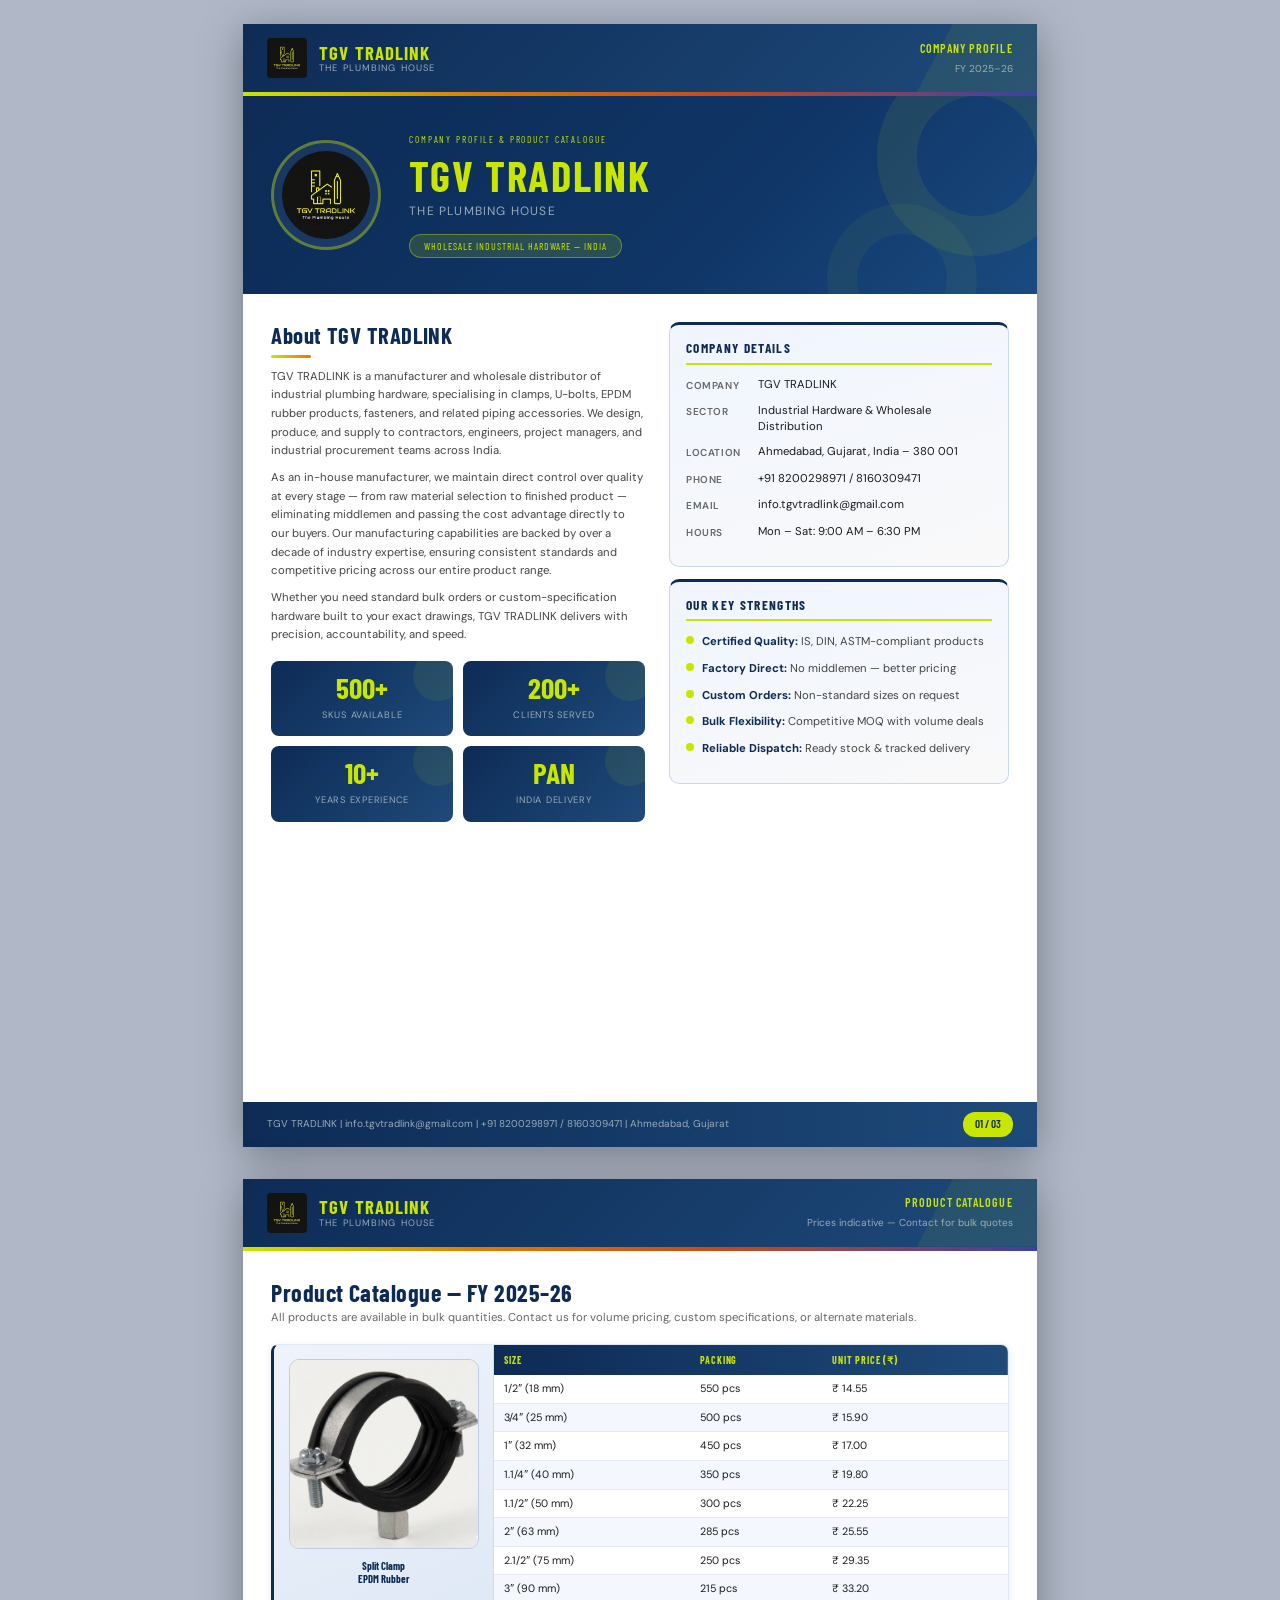
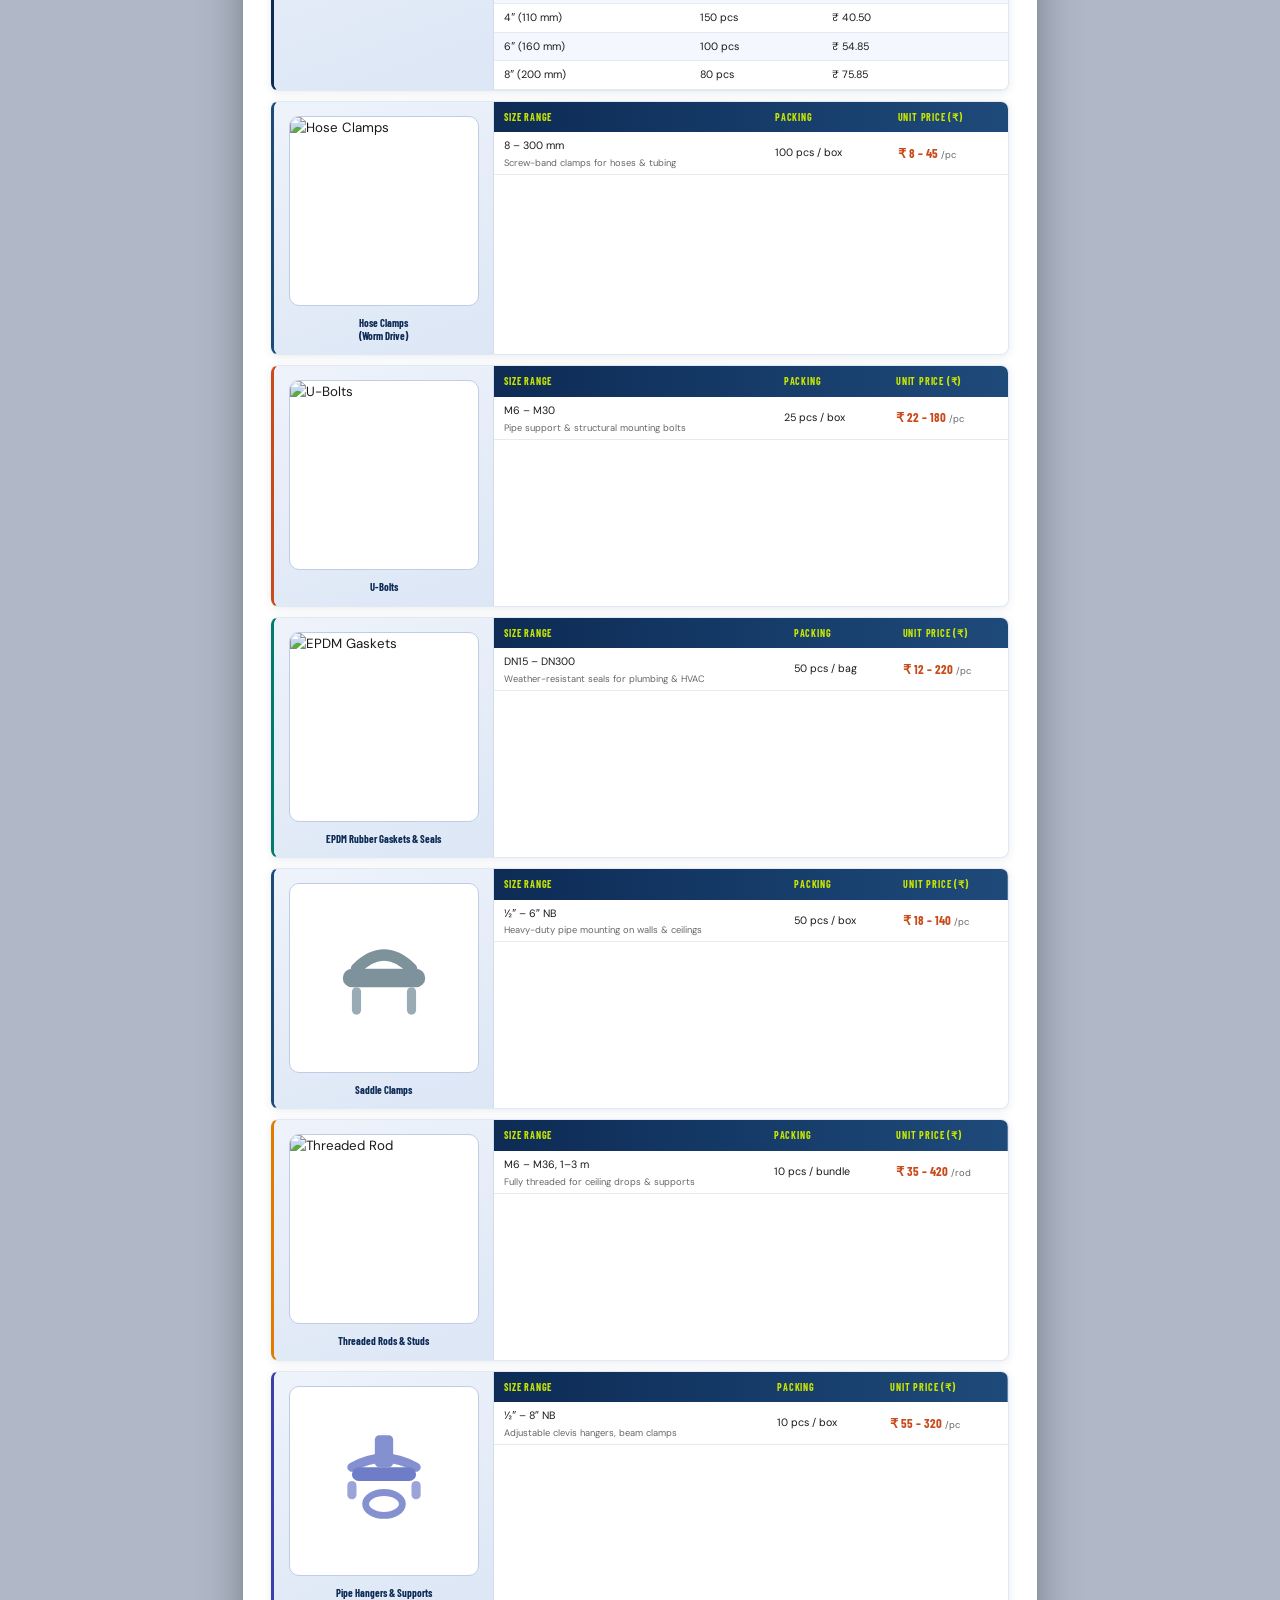
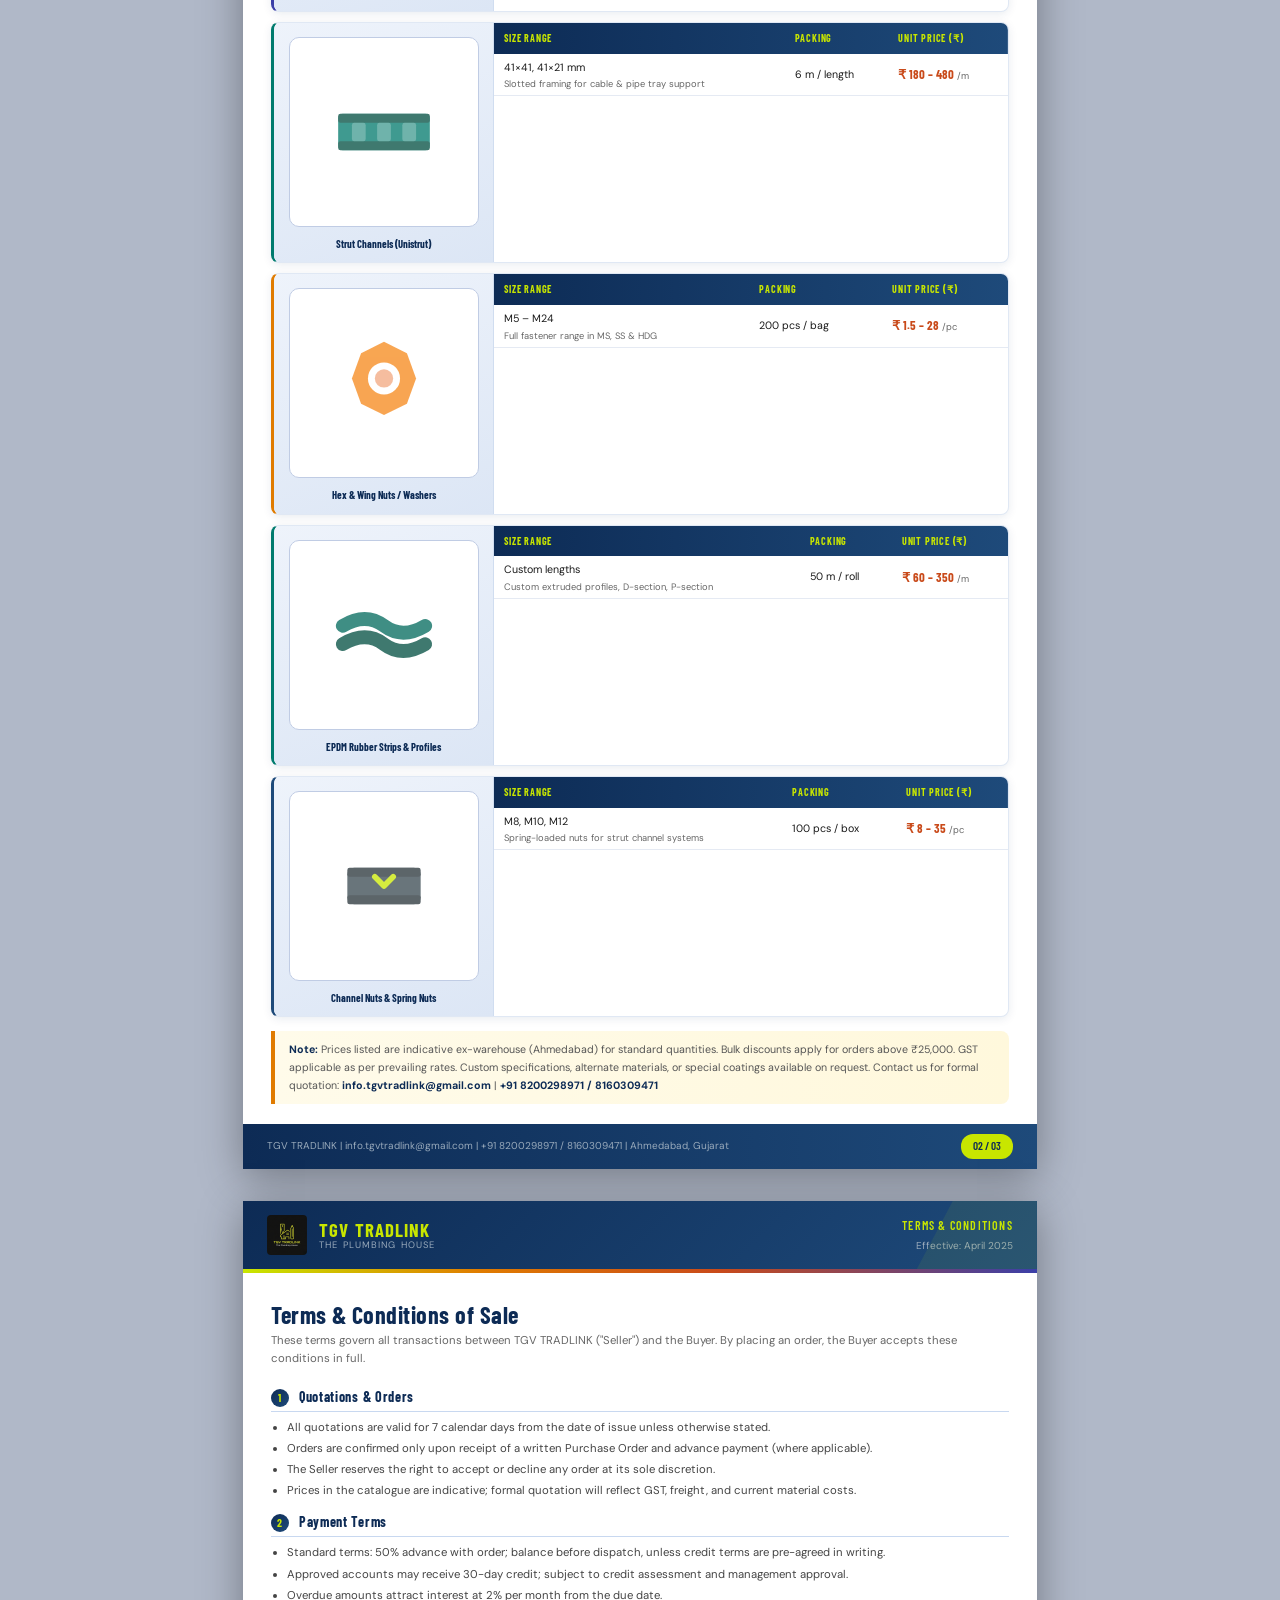
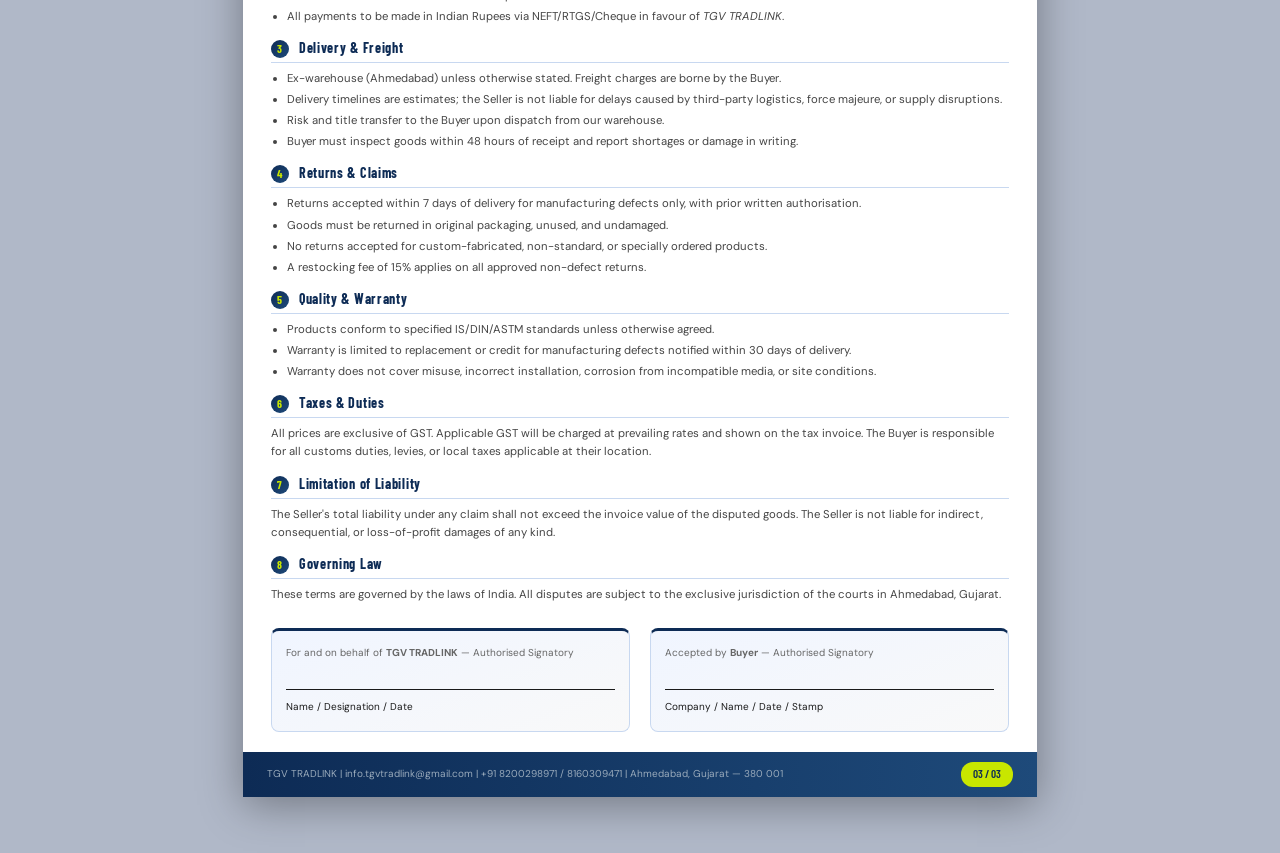
==== catalogue.html @ c2e83dbc "feat: initialize TGV Tradlink website with responsive layout, product gallery, and interactive conta" ====
<!DOCTYPE html>
<html lang="en">

  <head>
    <meta charset="UTF-8" />
    <meta name="viewport" content="width=device-width, initial-scale=1.0" />
    <title>TGV TRADLINK — Product Catalogue &amp; Company Profile</title>

    <link rel="preconnect" href="https://fonts.googleapis.com" />
    <link rel="preconnect" href="https://fonts.gstatic.com" crossorigin />
    <link
      href="https://fonts.googleapis.com/css2?family=Barlow+Condensed:wght@400;600;700&family=DM+Sans:wght@400;500;600&display=swap"
      rel="stylesheet" />
    <!-- All styles are in style.css -->
    <link rel="stylesheet" href="style.css" />
  </head>

  <body class="catalogue-body">
    <!-- ══════════════════════════════════════════════════════════
     PAGE 1 — COMPANY PROFILE
══════════════════════════════════════════════════════════ -->
    <div class="page" id="page1">
      <div class="page-header">
        <div class="page-header-logo">
          <img src="images/TGV_logo.png" alt="TGV TRADLINK Logo" />
          <div class="page-header-brand">
            <span class="name">TGV TRADLINK</span>
            <span class="sub">The Plumbing House</span>
          </div>
        </div>
        <div class="page-header-right">
          <div class="doc-title">Company Profile</div>
          <div class="doc-date">FY 2025–26</div>
        </div>
      </div>
      <div class="header-accent"></div>

      <div class="page-content">
        <div class="cover-hero">
          <img src="images/TGV_logo.png" alt="TGV TRADLINK" class="cover-hero-logo" />
          <div class="cover-hero-text">
            <div class="eyebrow">Company Profile &amp; Product Catalogue</div>
            <h1>TGV TRADLINK</h1>
            <div class="sub">The Plumbing House</div>
            <span class="doc-label">Wholesale Industrial Hardware — India</span>
          </div>
        </div>

        <div class="about-intro-grid">
          <div class="about-text-block">
            <h2>About TGV TRADLINK</h2>
            <div class="accent-bar"></div>
            <p>TGV TRADLINK is a manufacturer and wholesale distributor of industrial plumbing hardware, specialising in
              clamps, U-bolts, EPDM rubber products, fasteners, and related piping accessories. We design, produce, and
              supply to contractors, engineers, project managers, and industrial procurement teams across India.</p>
            <p>As an in-house manufacturer, we maintain direct control over quality at every stage — from raw material
              selection to finished product — eliminating middlemen and passing the cost advantage directly to our
              buyers. Our manufacturing capabilities are backed by over a decade of industry expertise, ensuring
              consistent standards and competitive pricing across our entire product range.</p>
            <p>Whether you need standard bulk orders or custom-specification hardware built to your exact drawings, TGV
              TRADLINK delivers with precision, accountability, and speed.</p>

            <div class="about-stats">
              <div class="stat-box"><strong>500+</strong><span>SKUs Available</span></div>
              <div class="stat-box"><strong>200+</strong><span>Clients Served</span></div>
              <div class="stat-box"><strong>10+</strong><span>Years Experience</span></div>
              <div class="stat-box"><strong>PAN</strong><span>India Delivery</span></div>
            </div>
          </div>

          <div>
            <div class="info-panel">
              <h3>Company Details</h3>
              <div class="info-row"><span class="label">Company</span><span class="value">TGV TRADLINK</span></div>
              <div class="info-row"><span class="label">Sector</span><span class="value">Industrial Hardware &amp;
                  Wholesale Distribution</span></div>
              <div class="info-row"><span class="label">Location</span><span class="value">Ahmedabad, Gujarat, India –
                  380 001</span></div>
              <div class="info-row"><span class="label">Phone</span><span class="value">+91 8200298971 /
                  8160309471</span></div>
              <div class="info-row"><span class="label">Email</span><span
                  class="value">info.tgvtradlink@gmail.com</span>
              </div>
              <div class="info-row"><span class="label">Hours</span><span class="value">Mon – Sat: 9:00 AM – 6:30
                  PM</span></div>
            </div>

            <div class="strengths-list">
              <div class="info-panel" style="margin-top:12px;">
                <h3>Our Key Strengths</h3>
                <div class="strength-item">
                  <div class="dot"></div>
                  <p><strong>Certified Quality:</strong> IS, DIN, ASTM-compliant products</p>
                </div>
                <div class="strength-item">
                  <div class="dot"></div>
                  <p><strong>Factory Direct:</strong> No middlemen — better pricing</p>
                </div>
                <div class="strength-item">
                  <div class="dot"></div>
                  <p><strong>Custom Orders:</strong> Non-standard sizes on request</p>
                </div>
                <div class="strength-item">
                  <div class="dot"></div>
                  <p><strong>Bulk Flexibility:</strong> Competitive MOQ with volume deals</p>
                </div>
                <div class="strength-item">
                  <div class="dot"></div>
                  <p><strong>Reliable Dispatch:</strong> Ready stock &amp; tracked delivery</p>
                </div>
              </div>
            </div>
          </div>
        </div>
      </div>

      <div class="page-footer">
        <p>TGV TRADLINK | info.tgvtradlink@gmail.com | +91 8200298971 / 8160309471 | Ahmedabad, Gujarat</p>
        <span class="page-num">01 / 03</span>
      </div>
    </div>


    <!-- ══════════════════════════════════════════════════════════
     PAGE 2 — PRODUCT CATALOGUE
══════════════════════════════════════════════════════════ -->
    <div class="page" id="page2">
      <div class="page-header">
        <div class="page-header-logo">
          <img src="images/TGV_logo.png" alt="TGV TRADLINK Logo" />
          <div class="page-header-brand">
            <span class="name">TGV TRADLINK</span>
            <span class="sub">The Plumbing House</span>
          </div>
        </div>
        <div class="page-header-right">
          <div class="doc-title">Product Catalogue</div>
          <div class="doc-date">Prices indicative — Contact for bulk quotes</div>
        </div>
      </div>
      <div class="header-accent"></div>

      <div class="page-content">
        <div class="catalogue-heading">
          <h2>Product Catalogue — FY 2025–26</h2>
          <p>All products are available in bulk quantities. Contact us for volume pricing, custom specifications, or
            alternate materials.</p>
        </div>

        <!-- ── Product list: card-row layout ── -->
        <div class="products-list">

          <!-- 00 Split Clamp with EPDM Rubber (11 sizes) -->
          <div class="product-card-row strip-navy">
            <div class="product-card-left">
              <div class="big-img-wrap">
                <img src="images/products/Split Clamp With Epdm rubber.png" alt="Split Clamp with EPDM Rubber">
              </div>
              <div class="prod-name-label">Split Clamp<br>EPDM Rubber</div>
            </div>
            <div class="product-card-right">
              <table class="product-sizes-table">
                <thead>
                  <tr>
                    <th>Size</th>
                    <th>Packing</th>
                    <th>Unit Price (₹)</th>
                  </tr>
                </thead>
                <tbody>
                  <tr>
                    <td>1/2″ (18 mm)</td>
                    <td>550 pcs</td>
                    <td>₹ 14.55</td>
                  </tr>
                  <tr>
                    <td>3/4″ (25 mm)</td>
                    <td>500 pcs</td>
                    <td>₹ 15.90</td>
                  </tr>
                  <tr>
                    <td>1″ (32 mm)</td>
                    <td>450 pcs</td>
                    <td>₹ 17.00</td>
                  </tr>
                  <tr>
                    <td>1.1/4″ (40 mm)</td>
                    <td>350 pcs</td>
                    <td>₹ 19.80</td>
                  </tr>
                  <tr>
                    <td>1.1/2″ (50 mm)</td>
                    <td>300 pcs</td>
                    <td>₹ 22.25</td>
                  </tr>
                  <tr>
                    <td>2″ (63 mm)</td>
                    <td>285 pcs</td>
                    <td>₹ 25.55</td>
                  </tr>
                  <tr>
                    <td>2.1/2″ (75 mm)</td>
                    <td>250 pcs</td>
                    <td>₹ 29.35</td>
                  </tr>
                  <tr>
                    <td>3″ (90 mm)</td>
                    <td>215 pcs</td>
                    <td>₹ 33.20</td>
                  </tr>
                  <tr>
                    <td>4″ (110 mm)</td>
                    <td>150 pcs</td>
                    <td>₹ 40.50</td>
                  </tr>
                  <tr>
                    <td>6″ (160 mm)</td>
                    <td>100 pcs</td>
                    <td>₹ 54.85</td>
                  </tr>
                  <tr>
                    <td>8″ (200 mm)</td>
                    <td>80 pcs</td>
                    <td>₹ 75.85</td>
                  </tr>
                </tbody>
              </table>
            </div>
          </div>

          <!-- 01 Hose Clamps -->
          <div class="product-card-row strip-blue">
            <div class="product-card-left">
              <div class="big-img-wrap">
                <img
                  src="https://upload.wikimedia.org/wikipedia/commons/thumb/5/5f/Schlauchschellen.jpg/320px-Schlauchschellen.jpg"
                  alt="Hose Clamps">
              </div>
              <div class="prod-name-label">Hose Clamps<br>(Worm Drive)</div>
            </div>
            <div class="product-card-right">
              <table class="product-sizes-table">
                <thead>
                  <tr>
                    <th>Size Range</th>
                    <th>Packing</th>
                    <th>Unit Price (₹)</th>
                  </tr>
                </thead>
                <tbody>
                  <tr>
                    <td>8 – 300 mm<span class="product-desc-sub">Screw-band clamps for hoses &amp; tubing</span></td>
                    <td>100 pcs / box</td>
                    <td class="price-cell">₹ 8 – 45 <small>/pc</small></td>
                  </tr>
                </tbody>
              </table>
            </div>
          </div>

          <!-- 02 U-Bolts -->
          <div class="product-card-row strip-rust">
            <div class="product-card-left">
              <div class="big-img-wrap">
                <img src="https://upload.wikimedia.org/wikipedia/commons/thumb/3/39/U-bolt.jpg/320px-U-bolt.jpg"
                  alt="U-Bolts">
              </div>
              <div class="prod-name-label">U-Bolts</div>
            </div>
            <div class="product-card-right">
              <table class="product-sizes-table">
                <thead>
                  <tr>
                    <th>Size Range</th>
                    <th>Packing</th>
                    <th>Unit Price (₹)</th>
                  </tr>
                </thead>
                <tbody>
                  <tr>
                    <td>M6 – M30<span class="product-desc-sub">Pipe support &amp; structural mounting bolts</span></td>
                    <td>25 pcs / box</td>
                    <td class="price-cell">₹ 22 – 180 <small>/pc</small></td>
                  </tr>
                </tbody>
              </table>
            </div>
          </div>

          <!-- 03 EPDM Gaskets -->
          <div class="product-card-row strip-teal">
            <div class="product-card-left">
              <div class="big-img-wrap">
                <img
                  src="https://upload.wikimedia.org/wikipedia/commons/thumb/8/8a/Gummidichtung.jpg/320px-Gummidichtung.jpg"
                  alt="EPDM Gaskets">
              </div>
              <div class="prod-name-label">EPDM Rubber Gaskets &amp; Seals</div>
            </div>
            <div class="product-card-right">
              <table class="product-sizes-table">
                <thead>
                  <tr>
                    <th>Size Range</th>
                    <th>Packing</th>
                    <th>Unit Price (₹)</th>
                  </tr>
                </thead>
                <tbody>
                  <tr>
                    <td>DN15 – DN300<span class="product-desc-sub">Weather-resistant seals for plumbing &amp;
                        HVAC</span></td>
                    <td>50 pcs / bag</td>
                    <td class="price-cell">₹ 12 – 220 <small>/pc</small></td>
                  </tr>
                </tbody>
              </table>
            </div>
          </div>

          <!-- 04 Saddle Clamps -->
          <div class="product-card-row strip-blue">
            <div class="product-card-left">
              <div class="big-img-wrap">
                <svg viewBox="0 0 48 48" fill="none" xmlns="http://www.w3.org/2000/svg">
                  <rect x="6" y="20" width="36" height="8" rx="4" fill="#546e7a" />
                  <path d="M12 20 Q24 8 36 20" stroke="#546e7a" stroke-width="5" fill="none" stroke-linecap="round" />
                  <rect x="10" y="28" width="4" height="12" rx="2" fill="#78909c" />
                  <rect x="34" y="28" width="4" height="12" rx="2" fill="#78909c" />
                </svg>
              </div>
              <div class="prod-name-label">Saddle Clamps</div>
            </div>
            <div class="product-card-right">
              <table class="product-sizes-table">
                <thead>
                  <tr>
                    <th>Size Range</th>
                    <th>Packing</th>
                    <th>Unit Price (₹)</th>
                  </tr>
                </thead>
                <tbody>
                  <tr>
                    <td>½″ – 6″ NB<span class="product-desc-sub">Heavy-duty pipe mounting on walls &amp; ceilings</span>
                    </td>
                    <td>50 pcs / box</td>
                    <td class="price-cell">₹ 18 – 140 <small>/pc</small></td>
                  </tr>
                </tbody>
              </table>
            </div>
          </div>

          <!-- 05 Threaded Rods -->
          <div class="product-card-row strip-amber">
            <div class="product-card-left">
              <div class="big-img-wrap">
                <img
                  src="https://upload.wikimedia.org/wikipedia/commons/thumb/e/e9/Threaded_rod.jpg/320px-Threaded_rod.jpg"
                  alt="Threaded Rod">
              </div>
              <div class="prod-name-label">Threaded Rods &amp; Studs</div>
            </div>
            <div class="product-card-right">
              <table class="product-sizes-table">
                <thead>
                  <tr>
                    <th>Size Range</th>
                    <th>Packing</th>
                    <th>Unit Price (₹)</th>
                  </tr>
                </thead>
                <tbody>
                  <tr>
                    <td>M6 – M36, 1–3 m<span class="product-desc-sub">Fully threaded for ceiling drops &amp;
                        supports</span></td>
                    <td>10 pcs / bundle</td>
                    <td class="price-cell">₹ 35 – 420 <small>/rod</small></td>
                  </tr>
                </tbody>
              </table>
            </div>
          </div>

          <!-- 06 Pipe Hangers -->
          <div class="product-card-row strip-indigo">
            <div class="product-card-left">
              <div class="big-img-wrap">
                <svg viewBox="0 0 48 48" fill="none" xmlns="http://www.w3.org/2000/svg">
                  <rect x="20" y="4" width="8" height="14" rx="2" fill="#5c6bc0" />
                  <path d="M10 18 Q24 10 38 18" stroke="#5c6bc0" stroke-width="4" fill="none" stroke-linecap="round" />
                  <rect x="10" y="18" width="28" height="6" rx="3" fill="#3f51b5" />
                  <ellipse cx="24" cy="34" rx="8" ry="5" stroke="#5c6bc0" stroke-width="3" fill="none" />
                  <rect x="8" y="24" width="4" height="8" rx="2" fill="#7986cb" />
                  <rect x="36" y="24" width="4" height="8" rx="2" fill="#7986cb" />
                </svg>
              </div>
              <div class="prod-name-label">Pipe Hangers &amp; Supports</div>
            </div>
            <div class="product-card-right">
              <table class="product-sizes-table">
                <thead>
                  <tr>
                    <th>Size Range</th>
                    <th>Packing</th>
                    <th>Unit Price (₹)</th>
                  </tr>
                </thead>
                <tbody>
                  <tr>
                    <td>½″ – 8″ NB<span class="product-desc-sub">Adjustable clevis hangers, beam clamps</span></td>
                    <td>10 pcs / box</td>
                    <td class="price-cell">₹ 55 – 320 <small>/pc</small></td>
                  </tr>
                </tbody>
              </table>
            </div>
          </div>

          <!-- 07 Strut Channels -->
          <div class="product-card-row strip-teal">
            <div class="product-card-left">
              <div class="big-img-wrap">
                <svg viewBox="0 0 48 48" fill="none" xmlns="http://www.w3.org/2000/svg">
                  <rect x="4" y="16" width="40" height="16" rx="2" fill="#00796b" />
                  <rect x="4" y="16" width="40" height="4" rx="1" fill="#004d40" />
                  <rect x="4" y="28" width="40" height="4" rx="1" fill="#004d40" />
                  <rect x="10" y="20" width="6" height="8" rx="1" fill="#fff" opacity=".25" />
                  <rect x="21" y="20" width="6" height="8" rx="1" fill="#fff" opacity=".25" />
                  <rect x="32" y="20" width="6" height="8" rx="1" fill="#fff" opacity=".25" />
                </svg>
              </div>
              <div class="prod-name-label">Strut Channels (Unistrut)</div>
            </div>
            <div class="product-card-right">
              <table class="product-sizes-table">
                <thead>
                  <tr>
                    <th>Size Range</th>
                    <th>Packing</th>
                    <th>Unit Price (₹)</th>
                  </tr>
                </thead>
                <tbody>
                  <tr>
                    <td>41×41, 41×21 mm<span class="product-desc-sub">Slotted framing for cable &amp; pipe tray
                        support</span></td>
                    <td>6 m / length</td>
                    <td class="price-cell">₹ 180 – 480 <small>/m</small></td>
                  </tr>
                </tbody>
              </table>
            </div>
          </div>

          <!-- 08 Nuts & Washers -->
          <div class="product-card-row strip-amber">
            <div class="product-card-left">
              <div class="big-img-wrap">
                <svg viewBox="0 0 48 48" fill="none" xmlns="http://www.w3.org/2000/svg">
                  <polygon points="24,6 34,11 38,22 34,33 24,38 14,33 10,22 14,11" fill="#f57c00" opacity=".9" />
                  <circle cx="24" cy="22" r="7" fill="white" />
                  <circle cx="24" cy="22" r="4" fill="#e65100" opacity=".5" />
                </svg>
              </div>
              <div class="prod-name-label">Hex &amp; Wing Nuts / Washers</div>
            </div>
            <div class="product-card-right">
              <table class="product-sizes-table">
                <thead>
                  <tr>
                    <th>Size Range</th>
                    <th>Packing</th>
                    <th>Unit Price (₹)</th>
                  </tr>
                </thead>
                <tbody>
                  <tr>
                    <td>M5 – M24<span class="product-desc-sub">Full fastener range in MS, SS &amp; HDG</span></td>
                    <td>200 pcs / bag</td>
                    <td class="price-cell">₹ 1.5 – 28 <small>/pc</small></td>
                  </tr>
                </tbody>
              </table>
            </div>
          </div>

          <!-- 09 EPDM Strips -->
          <div class="product-card-row strip-teal">
            <div class="product-card-left">
              <div class="big-img-wrap">
                <svg viewBox="0 0 48 48" fill="none" xmlns="http://www.w3.org/2000/svg">
                  <path d="M6 20 Q16 14 24 20 Q32 26 42 20" stroke="#00695c" stroke-width="6" fill="none"
                    stroke-linecap="round" />
                  <path d="M6 28 Q16 22 24 28 Q32 34 42 28" stroke="#004d40" stroke-width="6" fill="none"
                    stroke-linecap="round" />
                </svg>
              </div>
              <div class="prod-name-label">EPDM Rubber Strips &amp; Profiles</div>
            </div>
            <div class="product-card-right">
              <table class="product-sizes-table">
                <thead>
                  <tr>
                    <th>Size Range</th>
                    <th>Packing</th>
                    <th>Unit Price (₹)</th>
                  </tr>
                </thead>
                <tbody>
                  <tr>
                    <td>Custom lengths<span class="product-desc-sub">Custom extruded profiles, D-section,
                        P-section</span></td>
                    <td>50 m / roll</td>
                    <td class="price-cell">₹ 60 – 350 <small>/m</small></td>
                  </tr>
                </tbody>
              </table>
            </div>
          </div>

          <!-- 10 Channel / Spring Nuts -->
          <div class="product-card-row strip-blue">
            <div class="product-card-left">
              <div class="big-img-wrap">
                <svg viewBox="0 0 48 48" fill="none" xmlns="http://www.w3.org/2000/svg">
                  <rect x="8" y="16" width="32" height="16" rx="3" fill="#37474f" />
                  <rect x="8" y="16" width="32" height="4" rx="1" fill="#263238" />
                  <rect x="8" y="28" width="32" height="4" rx="1" fill="#263238" />
                  <path d="M20 20 L24 24 L28 20" stroke="#c8e600" stroke-width="2.5" fill="none" stroke-linecap="round"
                    stroke-linejoin="round" />
                </svg>
              </div>
              <div class="prod-name-label">Channel Nuts &amp; Spring Nuts</div>
            </div>
            <div class="product-card-right">
              <table class="product-sizes-table">
                <thead>
                  <tr>
                    <th>Size Range</th>
                    <th>Packing</th>
                    <th>Unit Price (₹)</th>
                  </tr>
                </thead>
                <tbody>
                  <tr>
                    <td>M8, M10, M12<span class="product-desc-sub">Spring-loaded nuts for strut channel systems</span>
                    </td>
                    <td>100 pcs / box</td>
                    <td class="price-cell">₹ 8 – 35 <small>/pc</small></td>
                  </tr>
                </tbody>
              </table>
            </div>
          </div>

        </div><!-- /.products-list -->

        <div class="catalogue-note">
          <strong>Note:</strong> Prices listed are indicative ex-warehouse (Ahmedabad) for standard quantities.
          Bulk discounts apply for orders above ₹25,000. GST applicable as per prevailing rates.
          Custom specifications, alternate materials, or special coatings available on request.
          Contact us for formal quotation: <strong>info.tgvtradlink@gmail.com</strong> | <strong>+91 8200298971 /
            8160309471</strong>
        </div>
      </div>

      <div class="page-footer">
        <p>TGV TRADLINK | info.tgvtradlink@gmail.com | +91 8200298971 / 8160309471 | Ahmedabad, Gujarat</p>
        <span class="page-num">02 / 03</span>
      </div>
    </div>


    <!-- ══════════════════════════════════════════════════════════
     PAGE 3 — TERMS & CONDITIONS
══════════════════════════════════════════════════════════ -->
    <div class="page" id="page3">
      <div class="page-header">
        <div class="page-header-logo">
          <img src="images/TGV_logo.png" alt="TGV TRADLINK Logo" />
          <div class="page-header-brand">
            <span class="name">TGV TRADLINK</span>
            <span class="sub">The Plumbing House</span>
          </div>
        </div>
        <div class="page-header-right">
          <div class="doc-title">Terms &amp; Conditions</div>
          <div class="doc-date">Effective: April 2025</div>
        </div>
      </div>
      <div class="header-accent"></div>

      <div class="page-content">
        <div class="tnc-heading">
          <h2>Terms &amp; Conditions of Sale</h2>
          <p>These terms govern all transactions between TGV TRADLINK ("Seller") and the Buyer. By placing an order, the
            Buyer accepts these conditions in full.</p>
        </div>

        <div class="tnc-section">
          <h3><span class="num">1</span> Quotations &amp; Orders</h3>
          <ul>
            <li>All quotations are valid for 7 calendar days from the date of issue unless otherwise stated.</li>
            <li>Orders are confirmed only upon receipt of a written Purchase Order and advance payment (where
              applicable).</li>
            <li>The Seller reserves the right to accept or decline any order at its sole discretion.</li>
            <li>Prices in the catalogue are indicative; formal quotation will reflect GST, freight, and current material
              costs.</li>
          </ul>
        </div>

        <div class="tnc-section">
          <h3><span class="num">2</span> Payment Terms</h3>
          <ul>
            <li>Standard terms: 50% advance with order; balance before dispatch, unless credit terms are pre-agreed in
              writing.</li>
            <li>Approved accounts may receive 30-day credit; subject to credit assessment and management approval.</li>
            <li>Overdue amounts attract interest at 2% per month from the due date.</li>
            <li>All payments to be made in Indian Rupees via NEFT/RTGS/Cheque in favour of <em>TGV TRADLINK</em>.</li>
          </ul>
        </div>

        <div class="tnc-section">
          <h3><span class="num">3</span> Delivery &amp; Freight</h3>
          <ul>
            <li>Ex-warehouse (Ahmedabad) unless otherwise stated. Freight charges are borne by the Buyer.</li>
            <li>Delivery timelines are estimates; the Seller is not liable for delays caused by third-party logistics,
              force majeure, or supply disruptions.</li>
            <li>Risk and title transfer to the Buyer upon dispatch from our warehouse.</li>
            <li>Buyer must inspect goods within 48 hours of receipt and report shortages or damage in writing.</li>
          </ul>
        </div>

        <div class="tnc-section">
          <h3><span class="num">4</span> Returns &amp; Claims</h3>
          <ul>
            <li>Returns accepted within 7 days of delivery for manufacturing defects only, with prior written
              authorisation.</li>
            <li>Goods must be returned in original packaging, unused, and undamaged.</li>
            <li>No returns accepted for custom-fabricated, non-standard, or specially ordered products.</li>
            <li>A restocking fee of 15% applies on all approved non-defect returns.</li>
          </ul>
        </div>

        <div class="tnc-section">
          <h3><span class="num">5</span> Quality &amp; Warranty</h3>
          <ul>
            <li>Products conform to specified IS/DIN/ASTM standards unless otherwise agreed.</li>
            <li>Warranty is limited to replacement or credit for manufacturing defects notified within 30 days of
              delivery.</li>
            <li>Warranty does not cover misuse, incorrect installation, corrosion from incompatible media, or site
              conditions.</li>
          </ul>
        </div>

        <div class="tnc-section">
          <h3><span class="num">6</span> Taxes &amp; Duties</h3>
          <p>All prices are exclusive of GST. Applicable GST will be charged at prevailing rates and shown on the tax
            invoice. The Buyer is responsible for all customs duties, levies, or local taxes applicable at their
            location.</p>
        </div>

        <div class="tnc-section">
          <h3><span class="num">7</span> Limitation of Liability</h3>
          <p>The Seller's total liability under any claim shall not exceed the invoice value of the disputed goods. The
            Seller is not liable for indirect, consequential, or loss-of-profit damages of any kind.</p>
        </div>

        <div class="tnc-section">
          <h3><span class="num">8</span> Governing Law</h3>
          <p>These terms are governed by the laws of India. All disputes are subject to the exclusive jurisdiction of
            the courts in Ahmedabad, Gujarat.</p>
        </div>

        <div class="tnc-signature">
          <div class="sig-box">
            <p>For and on behalf of <strong>TGV TRADLINK</strong> — Authorised Signatory</p>
            <div class="sig-line"><span>Name / Designation / Date</span></div>
          </div>
          <div class="sig-box">
            <p>Accepted by <strong>Buyer</strong> — Authorised Signatory</p>
            <div class="sig-line"><span>Company / Name / Date / Stamp</span></div>
          </div>
        </div>
      </div>

      <div class="page-footer">
        <p>TGV TRADLINK | info.tgvtradlink@gmail.com | +91 8200298971 / 8160309471 | Ahmedabad, Gujarat — 380 001</p>
        <span class="page-num">03 / 03</span>
      </div>
    </div>

  </body>

</html>
---- style.css ----
/* ============================================================
   TGV TRADLINK — style.css
   Color Palette:
     --black:   #0a0a0a
     --charcoal:#1a1a1a
     --steel:   #2c2c2c
     --yellow:  #c8e600   (brand neon-lime from logo)
     --gold:    #f0b400
     --white:   #f5f5f0
     --muted:   #8a8a8a
   Fonts: Barlow Condensed (headings) + DM Sans (body)
============================================================ */

/* ── Reset & Base ───────────────────────────────────────── */
*,
*::before,
*::after {
  box-sizing: border-box;
  margin: 0;
  padding: 0;
}

:root {
  --black: #0a0a0a;
  --charcoal: #1a1a1a;
  --steel: #272727;
  --panel: #1e1e1e;
  --yellow: #c8e600;
  --gold: #e6b800;
  --white: #f5f5f0;
  --muted: #888888;
  --border: rgba(200, 230, 0, .18);
  --radius: 6px;
  --transition: .3s cubic-bezier(.4, 0, .2, 1);
  --max-w: 1240px;
}

html {
  scroll-behavior: smooth;
  font-size: 16px;
}

body {
  background: var(--black);
  color: var(--white);
  font-family: 'DM Sans', sans-serif;
  line-height: 1.65;
  overflow-x: hidden;
}

img {
  display: block;
  max-width: 100%;
}

a {
  color: inherit;
  text-decoration: none;
}

ul {
  list-style: none;
}

/* ── Typography ─────────────────────────────────────────── */
h1,
h2,
h3,
h4 {
  font-family: 'Barlow Condensed', sans-serif;
  line-height: 1.15;
  letter-spacing: .02em;
}

h1 {
  font-size: clamp(2.6rem, 6vw, 5rem);
  font-weight: 700;
}

h2 {
  font-size: clamp(1.8rem, 4vw, 3rem);
  font-weight: 700;
}

h3 {
  font-size: 1.3rem;
  font-weight: 600;
}

.section-label {
  display: inline-block;
  font-family: 'Barlow Condensed', sans-serif;
  font-size: .78rem;
  font-weight: 600;
  letter-spacing: .2em;
  text-transform: uppercase;
  color: var(--yellow);
  margin-bottom: .75rem;
}

/* ── Layout helpers ─────────────────────────────────────── */
.container {
  width: 90%;
  max-width: var(--max-w);
  margin: 0 auto;
}

.section {
  padding: 96px 0;
}

.section--dark {
  background: var(--charcoal);
}

.section--panel {
  background: var(--panel);
}

/* ── Buttons ────────────────────────────────────────────── */
.btn {
  display: inline-flex;
  align-items: center;
  gap: .5rem;
  padding: .75rem 1.8rem;
  border-radius: var(--radius);
  font-family: 'Barlow Condensed', sans-serif;
  font-size: 1.05rem;
  font-weight: 600;
  letter-spacing: .05em;
  cursor: pointer;
  transition: var(--transition);
  border: 2px solid transparent;
}

.btn-primary {
  background: var(--yellow);
  color: var(--black);
  border-color: var(--yellow);
}

.btn-primary:hover {
  background: var(--gold);
  border-color: var(--gold);
  transform: translateY(-2px);
  box-shadow: 0 8px 24px rgba(200, 230, 0, .35);
}

.btn-outline {
  background: transparent;
  color: var(--yellow);
  border-color: var(--yellow);
}

.btn-outline:hover {
  background: var(--yellow);
  color: var(--black);
  transform: translateY(-2px);
  box-shadow: 0 8px 24px rgba(200, 230, 0, .25);
}

/* ── Section heading block ──────────────────────────────── */
.section-head {
  max-width: 600px;
}

.section-head p {
  color: var(--muted);
  margin-top: .75rem;
  font-size: .97rem;
}

.heading-line {
  width: 56px;
  height: 3px;
  background: var(--yellow);
  margin-top: 1rem;
  border-radius: 2px;
}

/* ── Scroll-reveal ──────────────────────────────────────── */
.reveal {
  opacity: 0;
  transform: translateY(32px);
  transition: opacity .65s ease, transform .65s ease;
}

.reveal.visible {
  opacity: 1;
  transform: translateY(0);
}

.reveal-delay-1 {
  transition-delay: .1s;
}

.reveal-delay-2 {
  transition-delay: .2s;
}

.reveal-delay-3 {
  transition-delay: .3s;
}

.reveal-delay-4 {
  transition-delay: .4s;
}

/* ══════════════════════════════════════════════════════════
   HEADER / NAV
══════════════════════════════════════════════════════════ */
#header {
  position: fixed;
  top: 0;
  left: 0;
  right: 0;
  z-index: 1000;
  background: rgba(10, 10, 10, .92);
  backdrop-filter: blur(10px);
  -webkit-backdrop-filter: blur(10px);
  border-bottom: 1px solid rgba(255, 255, 255, .06);
  transition: box-shadow var(--transition);
}

#header.scrolled {
  box-shadow: 0 4px 24px rgba(0, 0, 0, .6);
}

.nav-inner {
  display: flex;
  align-items: center;
  justify-content: space-between;
  height: 68px;
}

.nav-logo {
  display: flex;
  align-items: center;
  gap: .75rem;
}

.nav-logo img {
  height: 48px;
  width: 48px;
  object-fit: contain;
  border-radius: 4px;
}

.nav-logo-text {
  display: flex;
  flex-direction: column;
  line-height: 1.1;
}

.nav-logo-text .brand {
  font-family: 'Barlow Condensed', sans-serif;
  font-size: 1.25rem;
  font-weight: 700;
  color: var(--yellow);
  letter-spacing: .06em;
}

.nav-logo-text .tagline {
  font-size: .65rem;
  color: var(--muted);
  letter-spacing: .12em;
  text-transform: uppercase;
}

.nav-links {
  display: flex;
  align-items: center;
  gap: 2rem;
}

.nav-links a {
  font-family: 'Barlow Condensed', sans-serif;
  font-size: 1rem;
  font-weight: 500;
  letter-spacing: .06em;
  text-transform: uppercase;
  color: var(--white);
  position: relative;
  transition: color var(--transition);
}

.nav-links a::after {
  content: '';
  position: absolute;
  bottom: -3px;
  left: 0;
  width: 0;
  height: 2px;
  background: var(--yellow);
  transition: width var(--transition);
}

.nav-links a:hover,
.nav-links a.active {
  color: var(--yellow);
}

.nav-links a:hover::after,
.nav-links a.active::after {
  width: 100%;
}

.nav-cta {
  margin-left: 1rem;
}

/* Hamburger */
.nav-hamburger {
  display: none;
  flex-direction: column;
  gap: 5px;
  cursor: pointer;
  padding: 4px;
  background: none;
  border: none;
}

.nav-hamburger span {
  display: block;
  width: 26px;
  height: 2px;
  background: var(--white);
  border-radius: 2px;
  transition: var(--transition);
}

.nav-hamburger.open span:nth-child(1) {
  transform: translateY(7px) rotate(45deg);
}

.nav-hamburger.open span:nth-child(2) {
  opacity: 0;
}

.nav-hamburger.open span:nth-child(3) {
  transform: translateY(-7px) rotate(-45deg);
}

/* Mobile menu */
.nav-mobile {
  display: none;
  flex-direction: column;
  background: var(--charcoal);
  border-top: 1px solid var(--border);
  padding: 1.25rem 1.5rem 1.5rem;
  gap: 1rem;
}

.nav-mobile.open {
  display: flex;
}

.nav-mobile a {
  font-family: 'Barlow Condensed', sans-serif;
  font-size: 1.1rem;
  letter-spacing: .06em;
  text-transform: uppercase;
  color: var(--white);
  transition: color var(--transition);
}

.nav-mobile a:hover {
  color: var(--yellow);
}

/* ══════════════════════════════════════════════════════════
   HERO
══════════════════════════════════════════════════════════ */
#hero {
  min-height: 100vh;
  display: flex;
  align-items: center;
  position: relative;
  overflow: hidden;
  background: var(--black);
  padding-top: 68px;
}

/* Industrial grid background */
.hero-bg {
  position: absolute;
  inset: 0;
  background-image:
    linear-gradient(rgba(200, 230, 0, .04) 1px, transparent 1px),
    linear-gradient(90deg, rgba(200, 230, 0, .04) 1px, transparent 1px);
  background-size: 48px 48px;
  pointer-events: none;
}

.hero-glow {
  position: absolute;
  top: -20%;
  right: -10%;
  width: 650px;
  height: 650px;
  background: radial-gradient(circle, rgba(200, 230, 0, .10) 0%, transparent 65%);
  pointer-events: none;
}

.hero-inner {
  display: grid;
  grid-template-columns: 1fr 1fr;
  gap: 3rem;
  align-items: center;
  width: 90%;
  max-width: var(--max-w);
  margin: 0 auto;
  padding: 80px 0 60px;
}

.hero-badge {
  display: inline-flex;
  align-items: center;
  gap: .5rem;
  background: rgba(200, 230, 0, .1);
  border: 1px solid rgba(200, 230, 0, .3);
  border-radius: 40px;
  padding: .35rem .9rem;
  font-size: .78rem;
  letter-spacing: .12em;
  text-transform: uppercase;
  color: var(--yellow);
  font-family: 'Barlow Condensed', sans-serif;
  margin-bottom: 1.5rem;
}

.hero-badge span.dot {
  width: 6px;
  height: 6px;
  background: var(--yellow);
  border-radius: 50%;
  display: block;
  animation: pulse 2s infinite;
}

@keyframes pulse {

  0%,
  100% {
    opacity: 1;
    transform: scale(1);
  }

  50% {
    opacity: .4;
    transform: scale(1.5);
  }
}

.hero-title {
  margin-bottom: 1.25rem;
}

.hero-title em {
  font-style: normal;
  color: var(--yellow);
  position: relative;
}

.hero-desc {
  color: var(--muted);
  font-size: 1.05rem;
  max-width: 500px;
  margin-bottom: 2rem;
}

.hero-btns {
  display: flex;
  gap: 1rem;
  flex-wrap: wrap;
}

.hero-stats {
  display: flex;
  gap: 2rem;
  margin-top: 3rem;
  flex-wrap: wrap;
}

.hero-stat strong {
  display: block;
  font-family: 'Barlow Condensed', sans-serif;
  font-size: 2rem;
  font-weight: 700;
  color: var(--yellow);
  line-height: 1;
}

.hero-stat span {
  font-size: .8rem;
  color: var(--muted);
  letter-spacing: .05em;
  text-transform: uppercase;
}

/* Right: hero visual */
.hero-visual {
  display: flex;
  justify-content: center;
  align-items: center;
  position: relative;
}

.hero-logo-frame {
  position: relative;
  width: 320px;
  height: 320px;
  display: flex;
  align-items: center;
  justify-content: center;
}

.hero-logo-ring {
  position: absolute;
  inset: 0;
  border-radius: 50%;
  border: 1.5px solid rgba(200, 230, 0, .25);
  animation: spin-slow 20s linear infinite;
}

.hero-logo-ring::before {
  content: '';
  position: absolute;
  top: -4px;
  left: 50%;
  transform: translateX(-50%);
  width: 8px;
  height: 8px;
  background: var(--yellow);
  border-radius: 50%;
}

@keyframes spin-slow {
  to {
    transform: rotate(360deg);
  }
}

.hero-logo-ring-2 {
  position: absolute;
  inset: 20px;
  border-radius: 50%;
  border: 1px dashed rgba(200, 230, 0, .12);
  animation: spin-slow 30s linear infinite reverse;
}

.hero-logo-img {
  width: 200px;
  height: 200px;
  object-fit: contain;
  border-radius: 50%;
  position: relative;
  z-index: 1;
}

/* ══════════════════════════════════════════════════════════
   MARQUEE TICKER
══════════════════════════════════════════════════════════ */
.ticker-wrap {
  background: var(--yellow);
  overflow: hidden;
  white-space: nowrap;
  padding: .6rem 0;
}

.ticker-inner {
  display: inline-flex;
  animation: ticker 28s linear infinite;
}

.ticker-inner span {
  font-family: 'Barlow Condensed', sans-serif;
  font-size: .9rem;
  font-weight: 600;
  letter-spacing: .1em;
  text-transform: uppercase;
  color: var(--black);
  padding: 0 2.5rem;
}

.ticker-inner span.sep {
  color: rgba(0, 0, 0, .35);
}

@keyframes ticker {
  from {
    transform: translateX(0);
  }

  to {
    transform: translateX(-50%);
  }
}

/* ══════════════════════════════════════════════════════════
   ABOUT
══════════════════════════════════════════════════════════ */
.about-grid {
  display: grid;
  grid-template-columns: 1fr 1fr;
  gap: 4rem;
  align-items: center;
  margin-top: 3rem;
}

.about-text p {
  color: var(--muted);
  margin-top: .8rem;
  font-size: .97rem;
}

.about-highlights {
  display: grid;
  grid-template-columns: 1fr 1fr;
  gap: 1rem;
  margin-top: 2rem;
}

.highlight-card {
  background: var(--steel);
  border: 1px solid rgba(255, 255, 255, .06);
  border-radius: var(--radius);
  padding: 1.1rem 1.25rem;
  transition: var(--transition);
}

.highlight-card:hover {
  border-color: var(--border);
  transform: translateY(-3px);
}

.highlight-card .icon {
  font-size: 1.6rem;
  margin-bottom: .5rem;
}

.highlight-card h4 {
  font-size: .95rem;
  font-weight: 600;
  margin-bottom: .2rem;
  color: var(--white);
}

.highlight-card p {
  font-size: .8rem;
  color: var(--muted);
}

.about-visual {
  position: relative;
}

.about-img-wrap {
  border-radius: 8px;
  overflow: hidden;
  border: 1px solid rgba(200, 230, 0, .12);
  background: var(--steel);
  aspect-ratio: 4/3;
  display: flex;
  align-items: center;
  justify-content: center;
}

.about-img-placeholder {
  display: flex;
  flex-direction: column;
  align-items: center;
  justify-content: center;
  color: var(--muted);
  gap: .5rem;
}

.about-img-placeholder .big-icon {
  font-size: 4rem;
  opacity: .3;
}

.about-img-placeholder p {
  font-size: .8rem;
  letter-spacing: .06em;
  text-transform: uppercase;
}

.about-badge {
  position: absolute;
  bottom: -20px;
  right: -20px;
  background: var(--yellow);
  color: var(--black);
  border-radius: 8px;
  padding: 1rem 1.25rem;
  text-align: center;
  font-family: 'Barlow Condensed', sans-serif;
}

.about-badge strong {
  display: block;
  font-size: 2rem;
  line-height: 1;
}

.about-badge span {
  font-size: .75rem;
  letter-spacing: .08em;
  text-transform: uppercase;
}

/* ══════════════════════════════════════════════════════════
   PRODUCTS
══════════════════════════════════════════════════════════ */
.products-header {
  display: flex;
  align-items: flex-end;
  justify-content: space-between;
  margin-bottom: 2.5rem;
  flex-wrap: wrap;
  gap: 1rem;
}

.products-grid {
  display: grid;
  grid-template-columns: repeat(auto-fill, minmax(270px, 1fr));
  gap: 1.5rem;
}

.product-card {
  background: var(--panel);
  border: 1px solid rgba(255, 255, 255, .06);
  border-radius: 8px;
  overflow: hidden;
  transition: var(--transition);
  cursor: pointer;
  position: relative;
}

.product-card:hover {
  border-color: rgba(200, 230, 0, .35);
  transform: translateY(-5px);
  box-shadow: 0 16px 40px rgba(0, 0, 0, .45), 0 0 0 1px rgba(200, 230, 0, .12);
}

.product-img-wrap {
  position: relative;
  aspect-ratio: 4/3;
  background: var(--steel);
  overflow: hidden;
  display: flex;
  align-items: center;
  justify-content: center;
}

.product-img-wrap img {
  width: 100%;
  height: 100%;
  object-fit: cover;
  transition: transform .5s ease;
}

.product-card:hover .product-img-wrap img {
  transform: scale(1.05);
}

/* SVG placeholder icon */
.product-img-placeholder {
  display: flex;
  flex-direction: column;
  align-items: center;
  gap: .5rem;
  color: rgba(255, 255, 255, .15);
}

.product-img-placeholder svg {
  width: 64px;
  height: 64px;
}

.product-img-placeholder span {
  font-size: .7rem;
  letter-spacing: .1em;
  text-transform: uppercase;
}

.product-tag {
  position: absolute;
  top: 10px;
  left: 10px;
  background: var(--yellow);
  color: var(--black);
  font-family: 'Barlow Condensed', sans-serif;
  font-size: .72rem;
  font-weight: 700;
  letter-spacing: .1em;
  text-transform: uppercase;
  padding: .2rem .55rem;
  border-radius: 3px;
}

.product-overlay {
  position: absolute;
  inset: 0;
  background: rgba(200, 230, 0, .08);
  display: flex;
  align-items: center;
  justify-content: center;
  opacity: 0;
  transition: var(--transition);
}


.product-body {
  padding: 1.25rem;
}

.product-body h3 {
  font-size: 1.1rem;
  margin-bottom: .4rem;
}

.product-body p {
  font-size: .84rem;
  color: var(--muted);
  line-height: 1.5;
}

/* ══════════════════════════════════════════════════════════
   WHY CHOOSE US
══════════════════════════════════════════════════════════ */
.why-grid {
  display: grid;
  grid-template-columns: repeat(auto-fill, minmax(260px, 1fr));
  gap: 1.5rem;
  margin-top: 3rem;
}

.why-card {
  background: var(--charcoal);
  border: 1px solid rgba(255, 255, 255, .06);
  border-radius: 8px;
  padding: 1.75rem 1.5rem;
  transition: var(--transition);
  position: relative;
  overflow: hidden;
}

.why-card::before {
  content: '';
  position: absolute;
  top: 0;
  left: 0;
  width: 4px;
  height: 100%;
  background: var(--yellow);
  transform: scaleY(0);
  transform-origin: bottom;
  transition: transform .35s ease;
}

.why-card:hover::before {
  transform: scaleY(1);
}

.why-card:hover {
  border-color: rgba(200, 230, 0, .2);
  transform: translateY(-4px);
  box-shadow: 0 12px 32px rgba(0, 0, 0, .4);
}

.why-icon {
  font-size: 2.4rem;
  margin-bottom: 1rem;
  display: block;
}

.why-card h3 {
  font-size: 1.2rem;
  margin-bottom: .5rem;
  color: var(--white);
}

.why-card p {
  font-size: .86rem;
  color: var(--muted);
}

/* ══════════════════════════════════════════════════════════
   CONTACT
══════════════════════════════════════════════════════════ */
.contact-grid {
  display: grid;
  grid-template-columns: 1fr 1.2fr;
  gap: 3.5rem;
  margin-top: 3rem;
}

.contact-info-list {
  display: flex;
  flex-direction: column;
  gap: 1.25rem;
  margin-top: 1.5rem;
}

.contact-item {
  display: flex;
  align-items: flex-start;
  gap: 1rem;
}

.contact-item-icon {
  width: 44px;
  height: 44px;
  background: rgba(200, 230, 0, .1);
  border: 1px solid rgba(200, 230, 0, .2);
  border-radius: 8px;
  display: flex;
  align-items: center;
  justify-content: center;
  font-size: 1.2rem;
  flex-shrink: 0;
}

.contact-item-text strong {
  display: block;
  font-size: .8rem;
  letter-spacing: .1em;
  text-transform: uppercase;
  color: var(--yellow);
  margin-bottom: .15rem;
  font-family: 'Barlow Condensed', sans-serif;
}

.contact-item-text span {
  font-size: .92rem;
  color: var(--muted);
}

/* Form */
.contact-form {
  background: var(--panel);
  border: 1px solid rgba(255, 255, 255, .06);
  border-radius: 10px;
  padding: 2rem;
}

.contact-form h3 {
  margin-bottom: 1.5rem;
  color: var(--white);
}

.form-row {
  display: grid;
  grid-template-columns: 1fr 1fr;
  gap: 1rem;
}

.form-group {
  margin-bottom: 1.1rem;
}

.form-group label {
  display: block;
  font-size: .8rem;
  font-weight: 500;
  letter-spacing: .06em;
  text-transform: uppercase;
  color: var(--muted);
  margin-bottom: .4rem;
  font-family: 'Barlow Condensed', sans-serif;
}

.form-group input,
.form-group textarea,
.form-group select {
  width: 100%;
  background: var(--steel);
  border: 1px solid rgba(255, 255, 255, .08);
  border-radius: var(--radius);
  padding: .75rem 1rem;
  color: var(--white);
  font-family: 'DM Sans', sans-serif;
  font-size: .95rem;
  transition: border-color var(--transition), box-shadow var(--transition);
  outline: none;
}

.form-group input:focus,
.form-group textarea:focus,
.form-group select:focus {
  border-color: rgba(200, 230, 0, .5);
  box-shadow: 0 0 0 3px rgba(200, 230, 0, .08);
}

.form-group textarea {
  resize: vertical;
  min-height: 120px;
}

.form-group.error input,
.form-group.error textarea {
  border-color: #e05555;
}

.form-error-msg {
  font-size: .78rem;
  color: #e05555;
  margin-top: .3rem;
  display: none;
}

.form-group.error .form-error-msg {
  display: block;
}

.form-success {
  display: none;
  text-align: center;
  padding: 2rem;
  color: var(--yellow);
}

.form-success .check {
  font-size: 2.5rem;
  display: block;
  margin-bottom: .5rem;
}

.form-success p {
  color: var(--muted);
  font-size: .9rem;
  margin-top: .4rem;
}

/* ══════════════════════════════════════════════════════════
   FOOTER
══════════════════════════════════════════════════════════ */
footer {
  background: #060606;
  border-top: 1px solid rgba(255, 255, 255, .05);
  padding: 60px 0 0;
}

.footer-grid {
  display: grid;
  grid-template-columns: 1.8fr 1fr 1fr 1.4fr;
  gap: 3rem;
  padding-bottom: 3rem;
  border-bottom: 1px solid rgba(255, 255, 255, .05);
}

.footer-brand .logo-row {
  display: flex;
  align-items: center;
  gap: .75rem;
  margin-bottom: 1rem;
}

.footer-brand .logo-row img {
  height: 44px;
  width: 44px;
  object-fit: contain;
  border-radius: 4px;
}

.footer-brand .logo-row .name {
  font-family: 'Barlow Condensed', sans-serif;
  font-size: 1.2rem;
  font-weight: 700;
  color: var(--yellow);
  letter-spacing: .05em;
}

.footer-brand p {
  font-size: .87rem;
  color: var(--muted);
  line-height: 1.7;
  max-width: 280px;
}

.footer-col h4 {
  font-family: 'Barlow Condensed', sans-serif;
  font-size: 1rem;
  letter-spacing: .1em;
  text-transform: uppercase;
  color: var(--white);
  margin-bottom: 1.25rem;
}

.footer-col ul {
  display: flex;
  flex-direction: column;
  gap: .6rem;
}

.footer-col ul li a {
  font-size: .87rem;
  color: var(--muted);
  transition: color var(--transition);
}

.footer-col ul li a:hover {
  color: var(--yellow);
}

.footer-col .contact-line {
  display: flex;
  align-items: flex-start;
  gap: .6rem;
  font-size: .87rem;
  color: var(--muted);
  margin-bottom: .65rem;
}

.footer-col .contact-line span:first-child {
  flex-shrink: 0;
  margin-top: 2px;
}

.footer-bottom {
  display: flex;
  align-items: center;
  justify-content: space-between;
  padding: 1.25rem 0;
  flex-wrap: wrap;
  gap: .75rem;
}

.footer-bottom p {
  font-size: .82rem;
  color: var(--muted);
}

.footer-bottom a {
  color: var(--yellow);
}

/* ══════════════════════════════════════════════════════════
   RESPONSIVE
══════════════════════════════════════════════════════════ */
@media (max-width: 1024px) {
  .footer-grid {
    grid-template-columns: 1fr 1fr;
  }
}

@media (max-width: 900px) {

  .nav-links,
  .nav-cta {
    display: none;
  }

  .nav-hamburger {
    display: flex;
  }

  .hero-inner {
    grid-template-columns: 1fr;
    text-align: center;
  }

  .hero-visual {
    display: none;
  }

  .hero-desc,
  .hero-btns {
    max-width: 100%;
    justify-content: center;
  }

  .hero-stats {
    justify-content: center;
  }

  .about-grid {
    grid-template-columns: 1fr;
  }

  .about-visual {
    display: none;
  }

  .contact-grid {
    grid-template-columns: 1fr;
  }
}

@media (max-width: 640px) {
  .section {
    padding: 64px 0;
  }

  .form-row {
    grid-template-columns: 1fr;
  }

  .footer-grid {
    grid-template-columns: 1fr;
    gap: 2rem;
  }

  .footer-bottom {
    flex-direction: column;
    text-align: center;
  }

  .about-highlights {
    grid-template-columns: 1fr;
  }
}

/* ══════════════════════════════════════════════════════════
   CATALOGUE PAGE — catalogue.html
   (Extracted from inline <style> and merged here)
══════════════════════════════════════════════════════════ */

/* Catalogue page body override */
.catalogue-body {
  font-family: 'DM Sans', sans-serif;
  background: #b0b8c8;
  padding: 24px;
  font-size: 10pt;
  color: #1a1a1a;
}

/* ── A4 Page ──────────────────────────────────────── */
.page {
  width: 210mm;
  min-height: 297mm;
  background: #fff;
  margin: 0 auto 32px;
  position: relative;
  display: flex;
  flex-direction: column;
  box-shadow: 0 8px 40px rgba(0, 0, 0, .35);
  page-break-after: always;
  overflow: hidden;
}

/* ── Page Header ─────────────────────────────────── */
.page-header {
  background: linear-gradient(135deg, #0d2b55 0%, #1e4a7a 100%);
  padding: 14px 24px;
  display: flex;
  align-items: center;
  justify-content: space-between;
  flex-shrink: 0;
  position: relative;
}

.page-header::after {
  content: '';
  position: absolute;
  right: 0;
  top: 0;
  width: 120px;
  height: 100%;
  background: rgba(200, 230, 0, .07);
  clip-path: polygon(30% 0%, 100% 0%, 100% 100%, 0% 100%);
}

.page-header-logo {
  display: flex;
  align-items: center;
  gap: 12px;
}

.page-header-logo img {
  height: 40px;
  width: 40px;
  object-fit: contain;
  border-radius: 4px;
}

.page-header-brand {
  display: flex;
  flex-direction: column;
  line-height: 1.15;
}

.page-header-brand .name {
  font-family: 'Barlow Condensed', sans-serif;
  font-size: 14pt;
  font-weight: 700;
  color: #c8e600;
  letter-spacing: .06em;
}

.page-header-brand .sub {
  font-size: 7pt;
  color: #9ab;
  letter-spacing: .12em;
  text-transform: uppercase;
}

.page-header-right {
  text-align: right;
}

.page-header-right .doc-title {
  font-family: 'Barlow Condensed', sans-serif;
  font-size: 9pt;
  font-weight: 600;
  color: #c8e600;
  letter-spacing: .1em;
  text-transform: uppercase;
}

.page-header-right .doc-date {
  font-size: 7.5pt;
  color: #9ab;
  margin-top: 2px;
}

/* Rainbow accent bar */
.header-accent {
  height: 4px;
  background: linear-gradient(90deg, #c8e600 0%, #e07b00 30%, #c94a1a 60%, #3b3fa8 100%);
  flex-shrink: 0;
}

/* ── Page Footer ─────────────────────────────────── */
.page-footer {
  background: linear-gradient(90deg, #0d2b55 0%, #1e4a7a 100%);
  border-top: none;
  padding: 10px 24px;
  display: flex;
  align-items: center;
  justify-content: space-between;
  margin-top: auto;
  flex-shrink: 0;
}

.page-footer p {
  font-size: 7.5pt;
  color: #9ab;
}

.page-footer .page-num {
  font-family: 'Barlow Condensed', sans-serif;
  font-size: 8.5pt;
  font-weight: 600;
  background: #c8e600;
  color: #0d2b55;
  padding: 3px 12px;
  border-radius: 12px;
}

/* ── Page Content ────────────────────────────────── */
.page-content {
  padding: 28px 28px 20px;
  flex: 1;
}

/* ══ PAGE 1 — COMPANY PROFILE ══ */
.cover-hero {
  background: linear-gradient(135deg, #0d2b55 0%, #0f3566 60%, #1a4a80 100%);
  padding: 36px 28px;
  display: flex;
  align-items: center;
  gap: 28px;
  margin: -28px -28px 28px;
  position: relative;
  overflow: hidden;
}

.cover-hero::before {
  content: '';
  position: absolute;
  right: -40px;
  top: -40px;
  width: 200px;
  height: 200px;
  border-radius: 50%;
  border: 40px solid rgba(200, 230, 0, .08);
}

.cover-hero::after {
  content: '';
  position: absolute;
  right: 60px;
  bottom: -60px;
  width: 150px;
  height: 150px;
  border-radius: 50%;
  border: 30px solid rgba(200, 230, 0, .05);
}

.cover-hero-logo {
  width: 110px;
  height: 110px;
  object-fit: contain;
  border-radius: 50%;
  border: 3px solid rgba(200, 230, 0, .4);
  flex-shrink: 0;
  padding: 8px;
  background: rgba(255, 255, 255, .05);
  position: relative;
  z-index: 1;
}

.cover-hero-text {
  position: relative;
  z-index: 1;
}

.cover-hero-text .eyebrow {
  font-size: 7pt;
  letter-spacing: .2em;
  text-transform: uppercase;
  color: #c8e600;
  font-family: 'Barlow Condensed', sans-serif;
  margin-bottom: 6px;
}

.cover-hero-text h1 {
  font-family: 'Barlow Condensed', sans-serif;
  font-size: 32pt;
  font-weight: 700;
  color: #c8e600;
  line-height: 1.05;
  letter-spacing: .04em;
}

.cover-hero-text .sub {
  font-size: 9pt;
  color: #9ab;
  letter-spacing: .1em;
  text-transform: uppercase;
  margin-top: 4px;
}

.cover-hero-text .doc-label {
  display: inline-block;
  margin-top: 12px;
  background: rgba(200, 230, 0, .15);
  border: 1px solid rgba(200, 230, 0, .4);
  border-radius: 20px;
  padding: 3px 14px;
  font-size: 7.5pt;
  letter-spacing: .1em;
  text-transform: uppercase;
  color: #c8e600;
  font-family: 'Barlow Condensed', sans-serif;
}

.about-intro-grid {
  display: grid;
  grid-template-columns: 1.1fr 1fr;
  gap: 24px;
}

.about-text-block h2 {
  font-family: 'Barlow Condensed', sans-serif;
  font-size: 17pt;
  font-weight: 700;
  color: #0d2b55;
  margin-bottom: 6px;
}

.about-img {
  transition: transform 0.4s ease;
}

.about-img-wrap:hover .about-img {
  transform: scale(1.05);
}

.accent-bar {
  width: 40px;
  height: 3px;
  background: linear-gradient(90deg, #c8e600, #e07b00);
  border-radius: 2px;
  margin-bottom: 10px;
}

.about-text-block p {
  font-size: 8.5pt;
  color: #444;
  line-height: 1.65;
  margin-bottom: 8px;
}

.about-stats {
  display: grid;
  grid-template-columns: 1fr 1fr;
  gap: 10px;
  margin-top: 16px;
}

.stat-box {
  background: linear-gradient(135deg, #0d2b55 0%, #1e4a7a 100%);
  border-radius: 8px;
  padding: 12px;
  text-align: center;
  position: relative;
  overflow: hidden;
}

.stat-box::before {
  content: '';
  position: absolute;
  right: -10px;
  top: -10px;
  width: 50px;
  height: 50px;
  border-radius: 50%;
  background: rgba(200, 230, 0, .08);
}

.stat-box strong {
  display: block;
  font-family: 'Barlow Condensed', sans-serif;
  font-size: 22pt;
  font-weight: 700;
  color: #c8e600;
  line-height: 1;
  position: relative;
  z-index: 1;
}

.stat-box span {
  font-size: 7pt;
  color: #9ab;
  text-transform: uppercase;
  letter-spacing: .08em;
  position: relative;
  z-index: 1;
}

.info-panel {
  background: linear-gradient(160deg, #f0f5ff 0%, #f9f9f9 100%);
  border: 1px solid #c8d8f0;
  border-radius: 10px;
  padding: 16px;
  border-top: 3px solid #0d2b55;
}

.info-panel h3 {
  font-family: 'Barlow Condensed', sans-serif;
  font-size: 10pt;
  font-weight: 700;
  letter-spacing: .1em;
  text-transform: uppercase;
  color: #0d2b55;
  margin-bottom: 12px;
  padding-bottom: 6px;
  border-bottom: 2px solid #c8e600;
}

.info-row {
  display: flex;
  gap: 8px;
  margin-bottom: 9px;
  align-items: flex-start;
}

.info-row .label {
  font-size: 7.5pt;
  font-weight: 600;
  text-transform: uppercase;
  letter-spacing: .06em;
  color: #666;
  min-width: 64px;
  flex-shrink: 0;
  padding-top: 1px;
}

.info-row .value {
  font-size: 8.5pt;
  color: #1a1a1a;
  line-height: 1.4;
}

.strengths-list {
  margin-top: 12px;
}

.strength-item {
  display: flex;
  align-items: flex-start;
  gap: 8px;
  margin-bottom: 8px;
}

.strength-item .dot {
  width: 8px;
  height: 8px;
  background: #c8e600;
  border-radius: 50%;
  flex-shrink: 0;
  margin-top: 3px;
}

.strength-item p {
  font-size: 8.5pt;
  color: #444;
}

.strength-item strong {
  color: #0d2b55;
}

/* ══ PAGE 2 — PRODUCT CATALOGUE ══ */
.catalogue-heading {
  margin-bottom: 16px;
}

.catalogue-heading h2 {
  font-family: 'Barlow Condensed', sans-serif;
  font-size: 18pt;
  font-weight: 700;
  color: #0d2b55;
}

.catalogue-heading p {
  font-size: 8.5pt;
  color: #666;
  margin-top: 3px;
}

/* ─── Product Card Layout (new) ───────────────────────── */
/*
  Each product is now a .product-card-row: a flex container
  with a big image+name block on the left and a sizes/prices
  mini-table on the right.
*/
.products-list {
  display: flex;
  flex-direction: column;
  gap: 10px;
}

.product-card-row {
  display: flex;
  border-radius: 8px;
  overflow: hidden;
  box-shadow: 0 2px 10px rgba(13, 43, 85, .09);
  border: 1px solid #e0e8f4;
  background: #fff;
}

/* Left panel: big image + product name */
.product-card-left {
  width: 220px;
  flex-shrink: 0;
  background: linear-gradient(160deg, #eef3fb 0%, #dce6f5 100%);
  border-right: 1px solid #d0ddf0;
  display: flex;
  flex-direction: column;
  align-items: center;
  padding: 14px 12px 12px;
  gap: 10px;
}

.product-card-left .big-img-wrap {
  width: 190px;
  height: 190px;
  border-radius: 10px;
  overflow: hidden;
  background: #fff;
  border: 1px solid #c0cce4;
  display: flex;
  align-items: center;
  justify-content: center;
  flex-shrink: 0;
}

.product-card-left .big-img-wrap img {
  width: 100%;
  height: 100%;
  object-fit: cover;
}

.product-card-left .big-img-wrap svg {
  width: 110px;
  height: 110px;
  opacity: .75;
}

.product-card-left .prod-name-label {
  font-family: 'Barlow Condensed', sans-serif;
  font-size: 8pt;
  font-weight: 700;
  color: #0d2b55;
  text-align: center;
  line-height: 1.25;
}

/* Right panel: sizes table */
.product-card-right {
  flex: 1;
  overflow: hidden;
}

.product-sizes-table {
  width: 100%;
  border-collapse: collapse;
  font-size: 8pt;
}

.product-sizes-table thead tr {
  background: linear-gradient(90deg, #0d2b55 0%, #1e4a7a 100%);
  color: #c8e600;
}

.product-sizes-table thead th {
  font-family: 'Barlow Condensed', sans-serif;
  font-size: 7.5pt;
  font-weight: 700;
  letter-spacing: .08em;
  text-transform: uppercase;
  padding: 7px 10px;
  text-align: left;
  border: none;
}

.product-sizes-table tbody tr {
  border-bottom: 1px solid #e5eaf3;
}

.product-sizes-table tbody tr:nth-child(even) {
  background: #f4f7fd;
}

.product-sizes-table td {
  padding: 5px 10px;
  vertical-align: middle;
  color: #1a1a1a;
}

.product-sizes-table .price-cell {
  font-family: 'Barlow Condensed', sans-serif;
  font-size: 9.5pt;
  font-weight: 700;
  color: #c94a1a;
  white-space: nowrap;
}

.product-sizes-table .price-cell small {
  font-size: 7pt;
  font-weight: 400;
  color: #666;
  font-family: 'DM Sans', sans-serif;
}

/* Single-row products (no size variants) */
.product-desc-sub {
  font-size: 7pt;
  font-weight: 400;
  color: #666;
  display: block;
  margin-top: 2px;
  line-height: 1.3;
}

/* Category color strip on left edge */
.product-card-row.strip-blue {
  border-left: 3px solid #1e4a7a;
}

.product-card-row.strip-teal {
  border-left: 3px solid #007b6e;
}

.product-card-row.strip-rust {
  border-left: 3px solid #c94a1a;
}

.product-card-row.strip-amber {
  border-left: 3px solid #e07b00;
}

.product-card-row.strip-indigo {
  border-left: 3px solid #3b3fa8;
}

.product-card-row.strip-navy {
  border-left: 3px solid #0d2b55;
}

/* Badge styles */
.badge {
  display: inline-block;
  padding: 2px 8px;
  border-radius: 10px;
  font-size: 7pt;
  font-weight: 600;
  letter-spacing: .05em;
  text-transform: uppercase;
  font-family: 'Barlow Condensed', sans-serif;
}

.badge-green {
  background: #e0f5e9;
  color: #1e7e3e;
  border: 1px solid #a8ddb8;
}

.badge-yellow {
  background: #fff3cd;
  color: #b86e00;
  border: 1px solid #f0c060;
}

.badge-blue {
  background: #dbeafe;
  color: #1e50a0;
  border: 1px solid #90b8e8;
}

.catalogue-note {
  margin-top: 14px;
  background: linear-gradient(90deg, #fffbea, #fff8dc);
  border-left: 4px solid #e07b00;
  border-radius: 0 8px 8px 0;
  padding: 10px 14px;
  font-size: 8pt;
  color: #555;
}

.catalogue-note strong {
  color: #0d2b55;
}

/* ══ PAGE 3 — TERMS & CONDITIONS ══ */
.tnc-heading {
  margin-bottom: 20px;
}

.tnc-heading h2 {
  font-family: 'Barlow Condensed', sans-serif;
  font-size: 18pt;
  font-weight: 700;
  color: #0d2b55;
}

.tnc-heading p {
  font-size: 8.5pt;
  color: #666;
  margin-top: 3px;
}

.tnc-section {
  margin-bottom: 14px;
}

.tnc-section h3 {
  font-family: 'Barlow Condensed', sans-serif;
  font-size: 10.5pt;
  font-weight: 700;
  letter-spacing: .05em;
  color: #0d2b55;
  padding-bottom: 4px;
  border-bottom: 1px solid #c8d8f0;
  margin-bottom: 7px;
}

.tnc-section h3 .num {
  display: inline-block;
  background: linear-gradient(135deg, #0d2b55, #1e4a7a);
  color: #c8e600;
  width: 18px;
  height: 18px;
  border-radius: 50%;
  text-align: center;
  line-height: 18px;
  font-size: 8.5pt;
  margin-right: 6px;
}

.tnc-section p,
.tnc-section li {
  font-size: 8.5pt;
  color: #444;
  line-height: 1.6;
}

.tnc-section ul {
  margin: 5px 0 5px 16px;
}

.tnc-section ul li {
  list-style: disc;
  margin-bottom: 3px;
}

.tnc-signature {
  margin-top: 24px;
  display: grid;
  grid-template-columns: 1fr 1fr;
  gap: 20px;
}

.sig-box {
  border: 1px solid #c8d8f0;
  border-radius: 8px;
  padding: 14px;
  background: linear-gradient(160deg, #f0f5ff, #f9f9f9);
  border-top: 3px solid #0d2b55;
}

.sig-box p {
  font-size: 7.5pt;
  color: #666;
  margin-bottom: 28px;
}

.sig-box .sig-line {
  border-top: 1.5px solid #1a1a1a;
  padding-top: 5px;
}

.sig-box .sig-line span {
  font-size: 7.5pt;
  color: #1a1a1a;
}

/* ── Print styles ─────────────────────────────── */
@media print {
  .catalogue-body {
    background: #fff;
    padding: 0;
  }

  .page {
    width: 100%;
    min-height: 297mm;
    margin: 0;
    box-shadow: none;
    page-break-after: always;
  }

  .no-print {
    display: none !important;
  }

  /* Force backgrounds, gradients & colours to print in PDF */
  * {
    -webkit-print-color-adjust: exact !important;
    print-color-adjust: exact !important;
  }
}

.print-btn {
  display: block;
  width: 210mm;
  margin: 0 auto 20px;
  text-align: center;
}

.print-btn button {
  background: #c8e600;
  color: #0d2b55;
  border: none;
  padding: 12px 32px;
  font-family: 'Barlow Condensed', sans-serif;
  font-size: 13pt;
  font-weight: 700;
  letter-spacing: .1em;
  border-radius: 6px;
  cursor: pointer;
  text-transform: uppercase;
  box-shadow: 0 4px 16px rgba(200, 230, 0, .4);
}

.print-btn button:hover {
  background: #b8c800;
}
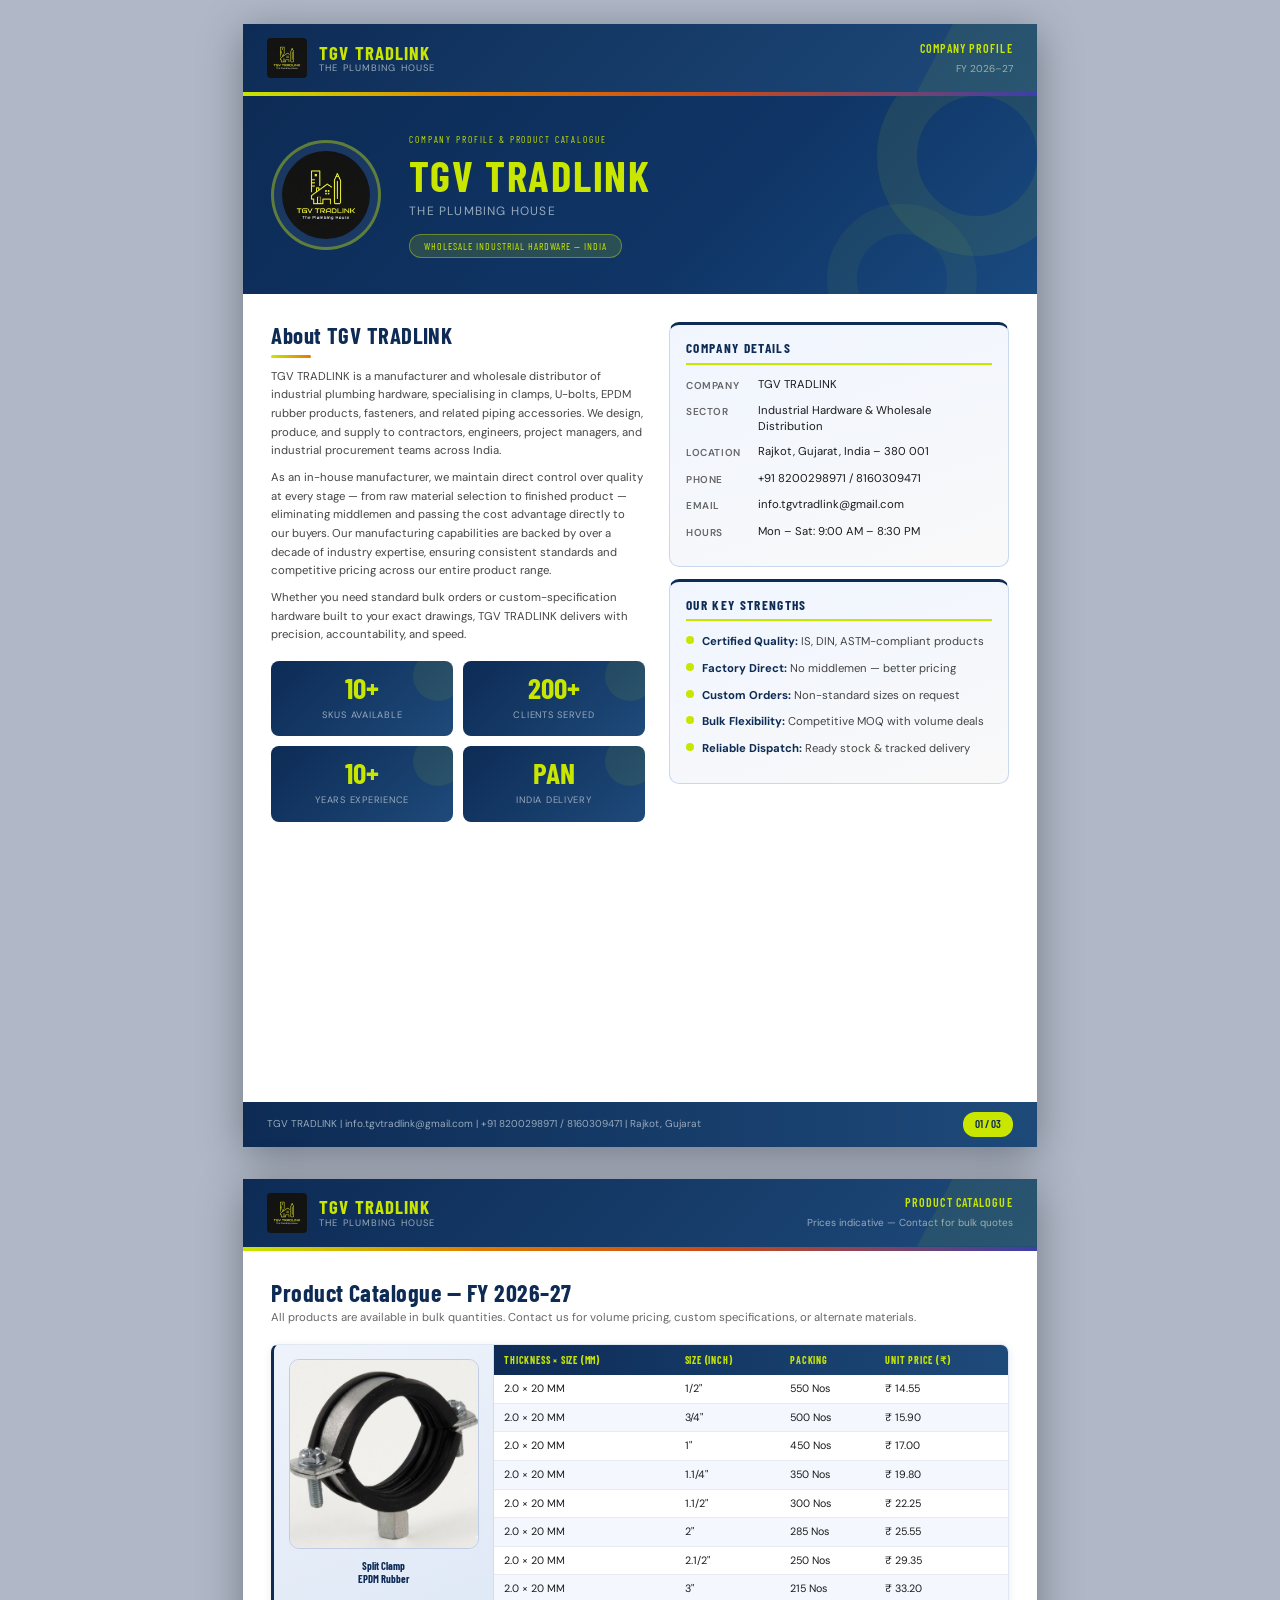
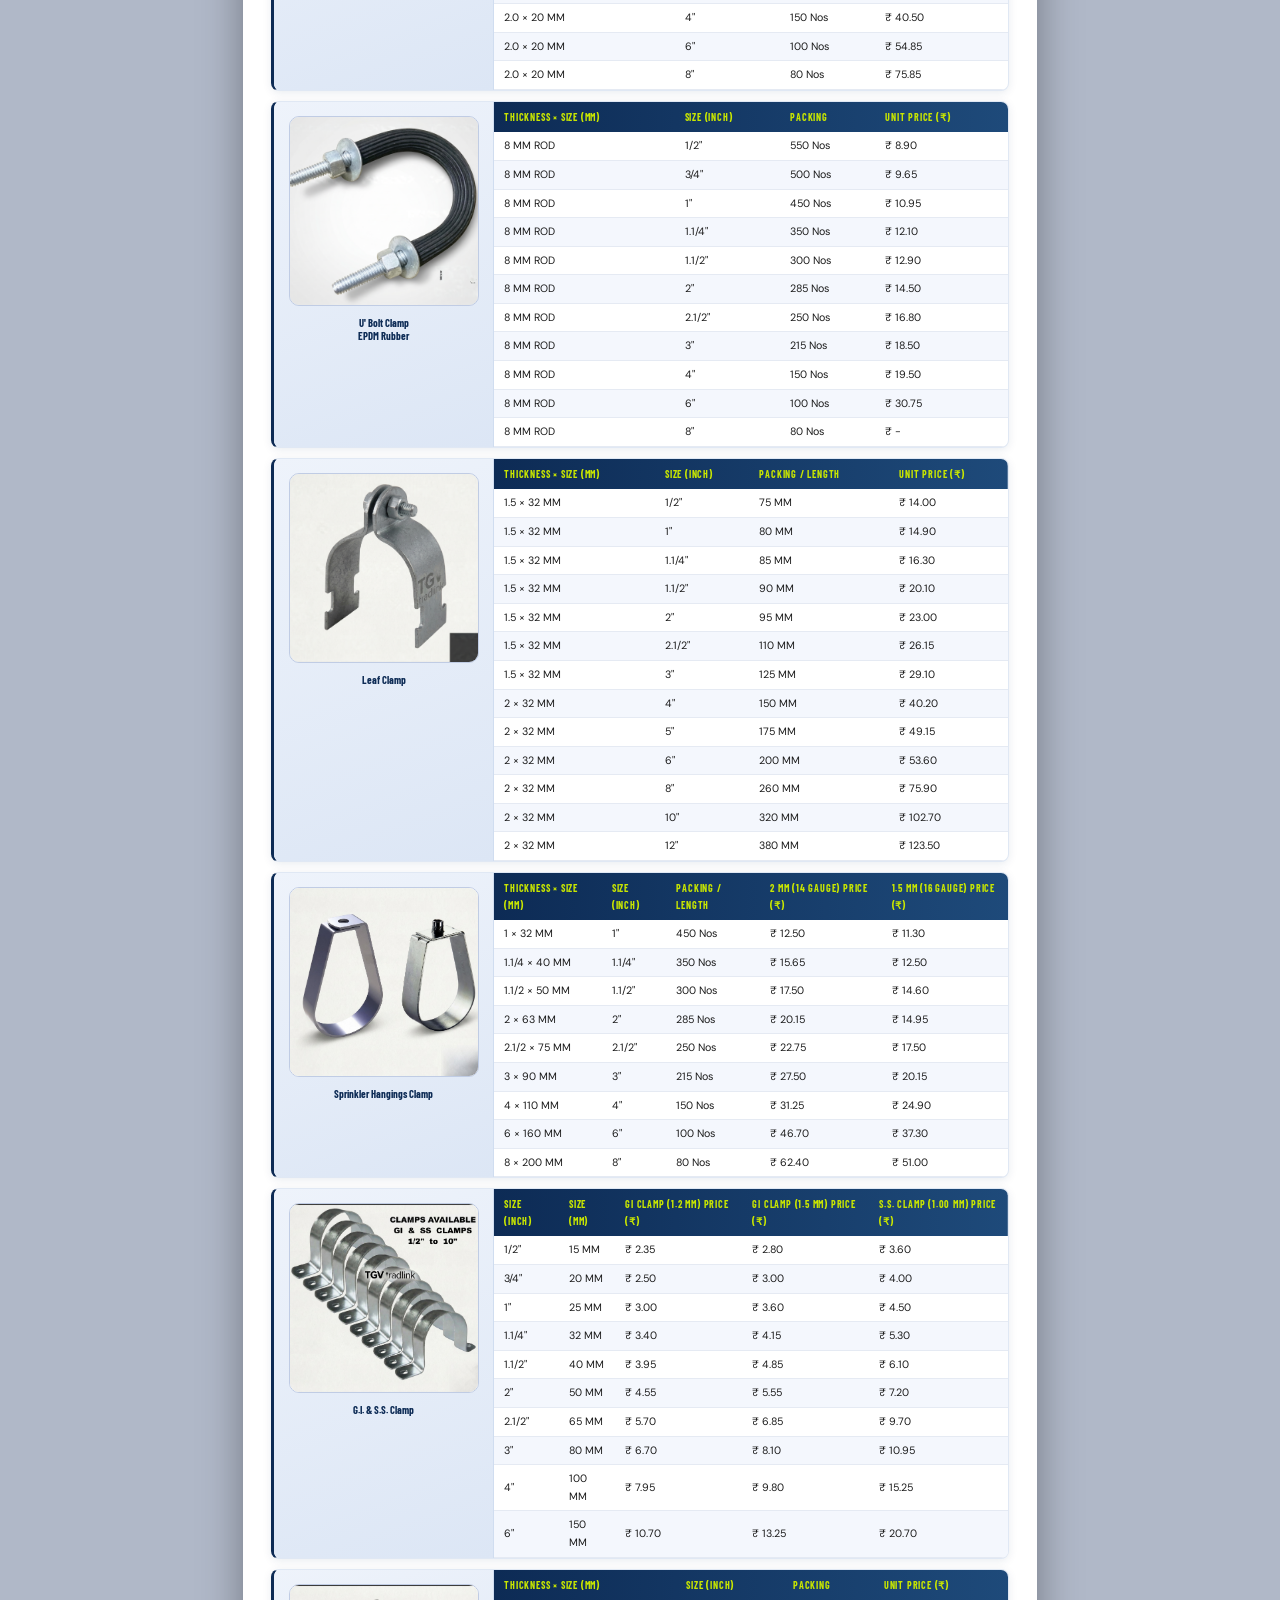
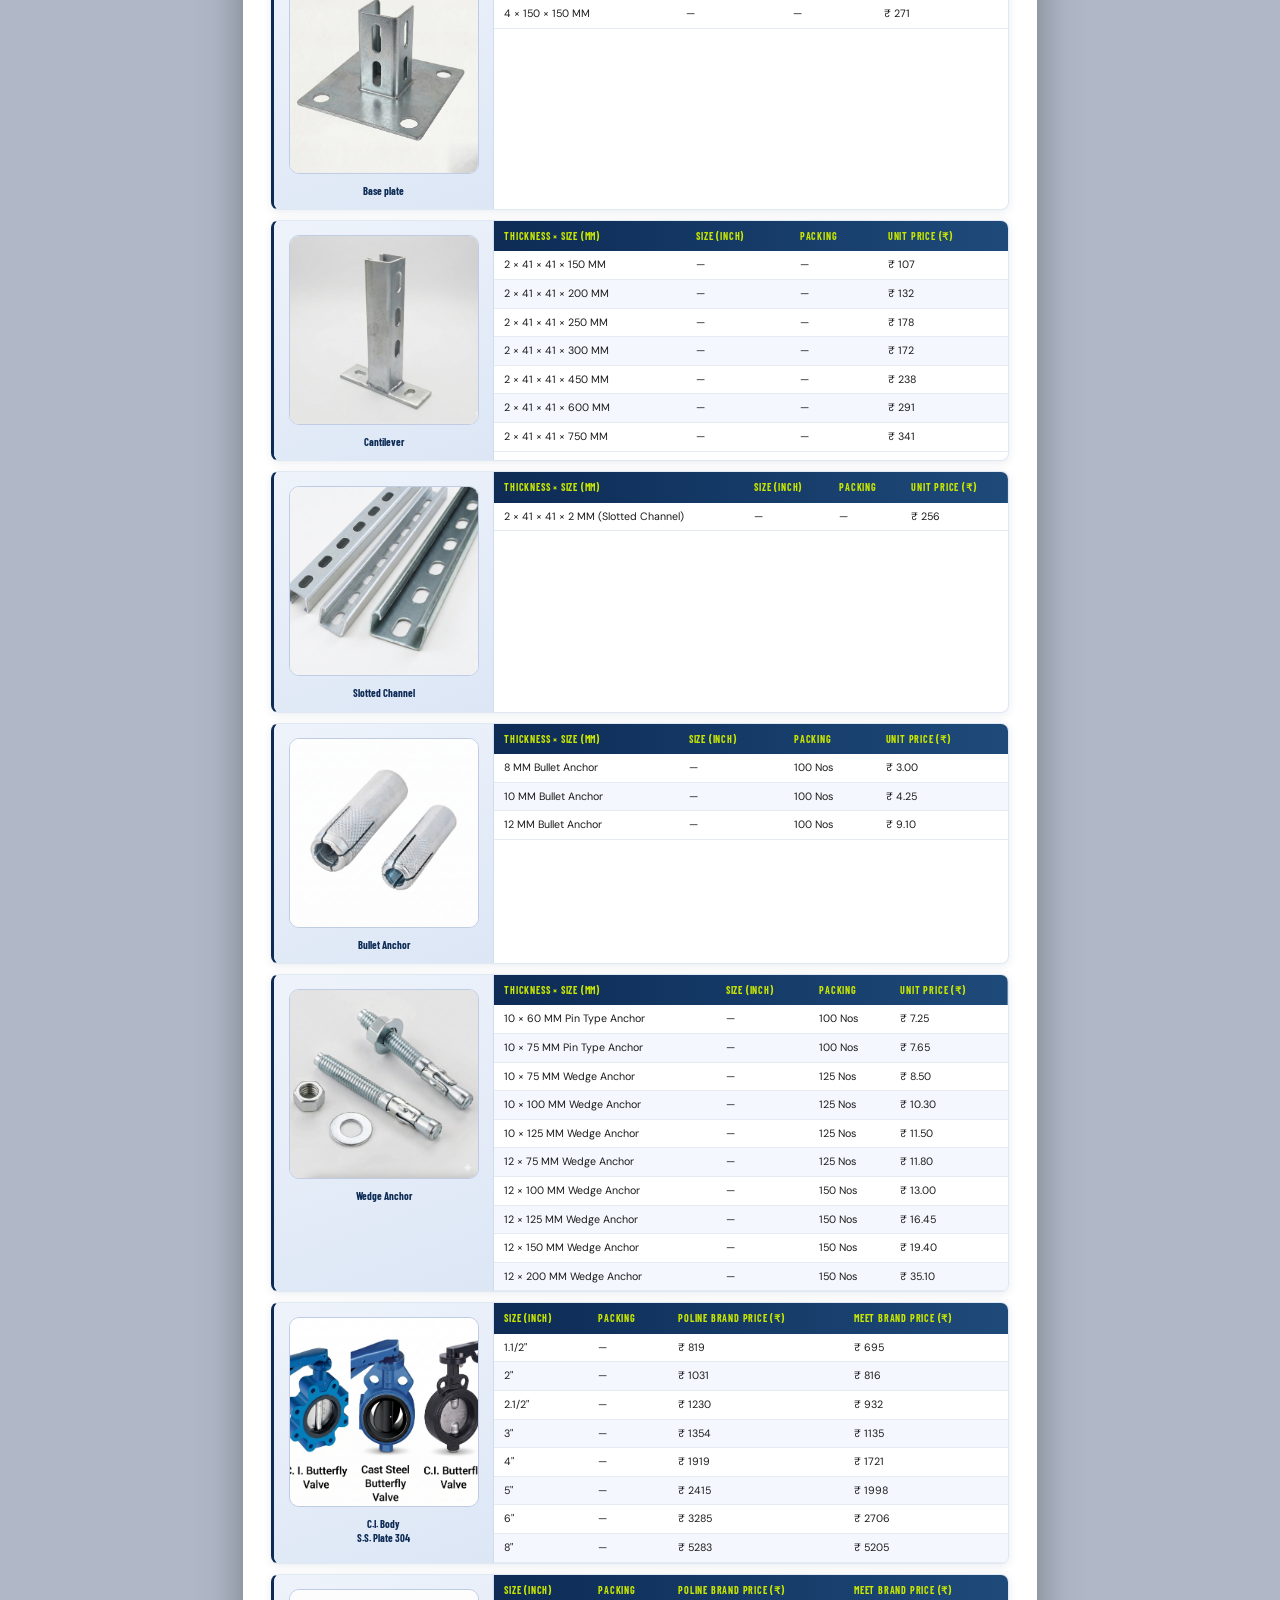
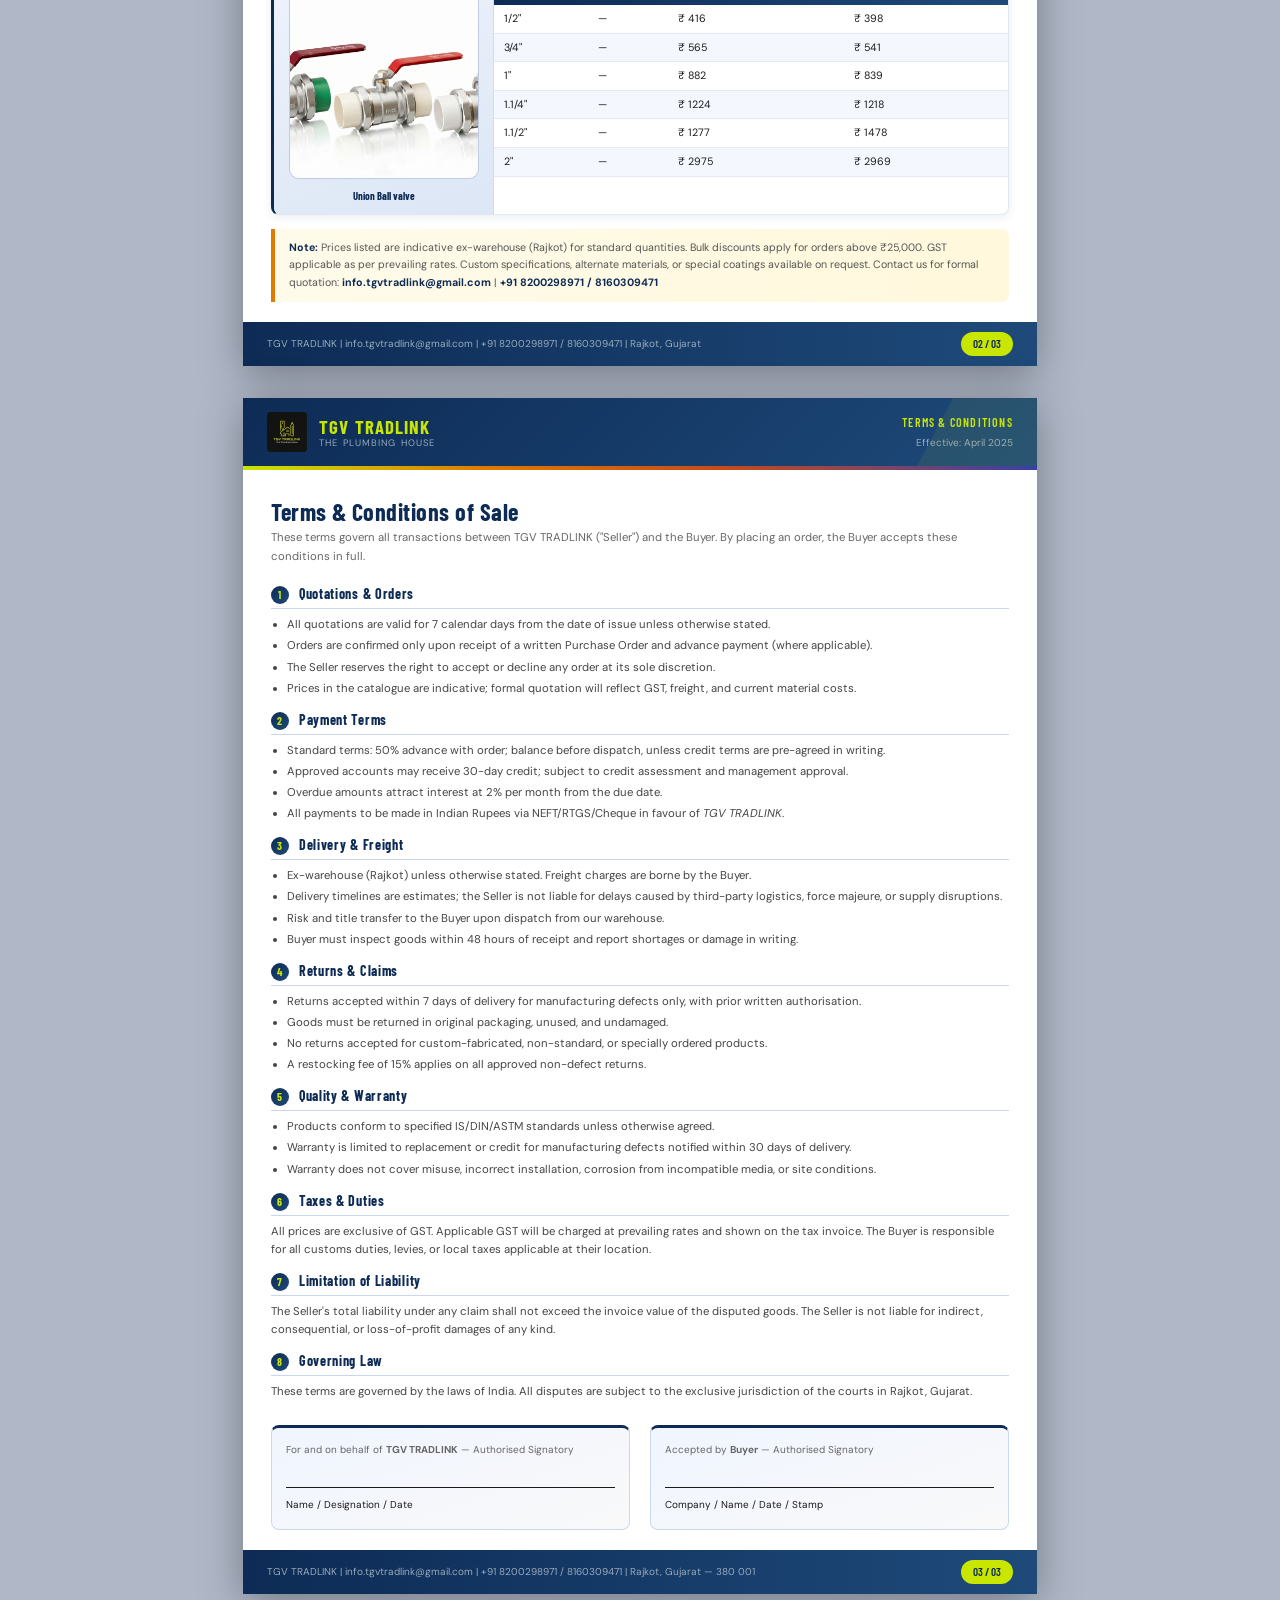
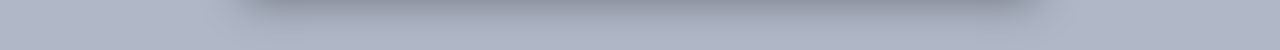
==== commit fd99a177: "feat: update catalogue to FY 2026–27, relocate to Rajkot, and refine product specifications and pric" ====
--- a/catalogue.html
+++ b/catalogue.html
@@ -30,7 +30,7 @@
         </div>
         <div class="page-header-right">
           <div class="doc-title">Company Profile</div>
-          <div class="doc-date">FY 2025–26</div>
+          <div class="doc-date">FY 2026–27</div>
         </div>
       </div>
       <div class="header-accent"></div>
@@ -61,7 +61,7 @@
               TRADLINK delivers with precision, accountability, and speed.</p>
 
             <div class="about-stats">
-              <div class="stat-box"><strong>500+</strong><span>SKUs Available</span></div>
+              <div class="stat-box"><strong>10+</strong><span>SKUs Available</span></div>
               <div class="stat-box"><strong>200+</strong><span>Clients Served</span></div>
               <div class="stat-box"><strong>10+</strong><span>Years Experience</span></div>
               <div class="stat-box"><strong>PAN</strong><span>India Delivery</span></div>
@@ -74,14 +74,14 @@
               <div class="info-row"><span class="label">Company</span><span class="value">TGV TRADLINK</span></div>
               <div class="info-row"><span class="label">Sector</span><span class="value">Industrial Hardware &amp;
                   Wholesale Distribution</span></div>
-              <div class="info-row"><span class="label">Location</span><span class="value">Ahmedabad, Gujarat, India –
+              <div class="info-row"><span class="label">Location</span><span class="value">Rajkot, Gujarat, India –
                   380 001</span></div>
               <div class="info-row"><span class="label">Phone</span><span class="value">+91 8200298971 /
                   8160309471</span></div>
               <div class="info-row"><span class="label">Email</span><span
                   class="value">info.tgvtradlink@gmail.com</span>
               </div>
-              <div class="info-row"><span class="label">Hours</span><span class="value">Mon – Sat: 9:00 AM – 6:30
+              <div class="info-row"><span class="label">Hours</span><span class="value">Mon – Sat: 9:00 AM – 8:30
                   PM</span></div>
             </div>
 
@@ -115,7 +115,7 @@
       </div>
 
       <div class="page-footer">
-        <p>TGV TRADLINK | info.tgvtradlink@gmail.com | +91 8200298971 / 8160309471 | Ahmedabad, Gujarat</p>
+        <p>TGV TRADLINK | info.tgvtradlink@gmail.com | +91 8200298971 / 8160309471 | Rajkot, Gujarat</p>
         <span class="page-num">01 / 03</span>
       </div>
     </div>
@@ -142,85 +142,95 @@
 
       <div class="page-content">
         <div class="catalogue-heading">
-          <h2>Product Catalogue — FY 2025–26</h2>
+          <h2>Product Catalogue — FY 2026–27</h2>
           <p>All products are available in bulk quantities. Contact us for volume pricing, custom specifications, or
             alternate materials.</p>
         </div>
 
-        <!-- ── Product list: card-row layout ── -->
         <div class="products-list">
 
-          <!-- 00 Split Clamp with EPDM Rubber (11 sizes) -->
           <div class="product-card-row strip-navy">
             <div class="product-card-left">
               <div class="big-img-wrap">
                 <img src="images/products/Split Clamp With Epdm rubber.png" alt="Split Clamp with EPDM Rubber">
               </div>
-              <div class="prod-name-label">Split Clamp<br>EPDM Rubber</div>
+              <div class="prod-name-label">Split Clamp <br>EPDM Rubber</div>
             </div>
             <div class="product-card-right">
               <table class="product-sizes-table">
                 <thead>
                   <tr>
-                    <th>Size</th>
+                    <th>Thickness × Size (MM)</th>
+                    <th>Size (Inch)</th>
                     <th>Packing</th>
                     <th>Unit Price (₹)</th>
                   </tr>
                 </thead>
                 <tbody>
                   <tr>
-                    <td>1/2″ (18 mm)</td>
-                    <td>550 pcs</td>
+                    <td>2.0 × 20 MM</td>
+                    <td>1/2"</td>
+                    <td>550 Nos</td>
                     <td>₹ 14.55</td>
                   </tr>
                   <tr>
-                    <td>3/4″ (25 mm)</td>
-                    <td>500 pcs</td>
+                    <td>2.0 × 20 MM</td>
+                    <td>3/4"</td>
+                    <td>500 Nos</td>
                     <td>₹ 15.90</td>
                   </tr>
                   <tr>
-                    <td>1″ (32 mm)</td>
-                    <td>450 pcs</td>
+                    <td>2.0 × 20 MM</td>
+                    <td>1"</td>
+                    <td>450 Nos</td>
                     <td>₹ 17.00</td>
                   </tr>
                   <tr>
-                    <td>1.1/4″ (40 mm)</td>
-                    <td>350 pcs</td>
+                    <td>2.0 × 20 MM</td>
+                    <td>1.1/4"</td>
+                    <td>350 Nos</td>
                     <td>₹ 19.80</td>
                   </tr>
                   <tr>
-                    <td>1.1/2″ (50 mm)</td>
-                    <td>300 pcs</td>
+                    <td>2.0 × 20 MM</td>
+                    <td>1.1/2"</td>
+                    <td>300 Nos</td>
                     <td>₹ 22.25</td>
                   </tr>
                   <tr>
-                    <td>2″ (63 mm)</td>
-                    <td>285 pcs</td>
+                    <td>2.0 × 20 MM</td>
+                    <td>2"</td>
+                    <td>285 Nos</td>
                     <td>₹ 25.55</td>
                   </tr>
                   <tr>
-                    <td>2.1/2″ (75 mm)</td>
-                    <td>250 pcs</td>
+                    <td>2.0 × 20 MM</td>
+                    <td>2.1/2"</td>
+                    <td>250 Nos</td>
                     <td>₹ 29.35</td>
                   </tr>
                   <tr>
-                    <td>3″ (90 mm)</td>
-                    <td>215 pcs</td>
+                    <td>2.0 × 20 MM</td>
+                    <td>3"</td>
+                    <td>215 Nos</td>
                     <td>₹ 33.20</td>
                   </tr>
                   <tr>
-                    <td>4″ (110 mm)</td>
-                    <td>150 pcs</td>
+                    <td>2.0 × 20 MM</td>
+                    <td>4"</td>
+                    <td>150 Nos</td>
                     <td>₹ 40.50</td>
                   </tr>
                   <tr>
-                    <td>6″ (160 mm)</td>
-                    <td>100 pcs</td>
+                    <td>2.0 × 20 MM</td>
+                    <td>6"</td>
+                    <td>100 Nos</td>
                     <td>₹ 54.85</td>
                   </tr>
                   <tr>
-                    <td>8″ (200 mm)</td>
-                    <td>80 pcs</td>
+                    <td>2.0 × 20 MM</td>
+                    <td>8"</td>
+                    <td>80 Nos</td>
                     <td>₹ 75.85</td>
                   </tr>
                 </tbody>
@@ -228,337 +238,767 @@
             </div>
           </div>
 
-          <!-- 01 Hose Clamps -->
-          <div class="product-card-row strip-blue">
+          <div class="product-card-row strip-navy">
             <div class="product-card-left">
               <div class="big-img-wrap">
-                <img
-                  src="https://upload.wikimedia.org/wikipedia/commons/thumb/5/5f/Schlauchschellen.jpg/320px-Schlauchschellen.jpg"
-                  alt="Hose Clamps">
-              </div>
-              <div class="prod-name-label">Hose Clamps<br>(Worm Drive)</div>
+                <img src="images/products/U' Bolt Clamp With Epdm rubber.png" alt="U' Bolt Clamp With Epdm rubber">
+              </div>
+              <div class="prod-name-label">U' Bolt Clamp <br> EPDM Rubber</div>
             </div>
             <div class="product-card-right">
               <table class="product-sizes-table">
                 <thead>
                   <tr>
-                    <th>Size Range</th>
+                    <th>Thickness × Size (MM)</th>
+                    <th>Size (Inch)</th>
                     <th>Packing</th>
                     <th>Unit Price (₹)</th>
                   </tr>
                 </thead>
                 <tbody>
                   <tr>
-                    <td>8 – 300 mm<span class="product-desc-sub">Screw-band clamps for hoses &amp; tubing</span></td>
-                    <td>100 pcs / box</td>
-                    <td class="price-cell">₹ 8 – 45 <small>/pc</small></td>
+                    <td>8 MM ROD</td>
+                    <td>1/2"</td>
+                    <td>550 Nos</td>
+                    <td>₹ 8.90</td>
+                  </tr>
+                  <tr>
+                    <td>8 MM ROD</td>
+                    <td>3/4"</td>
+                    <td>500 Nos</td>
+                    <td>₹ 9.65</td>
+                  </tr>
+                  <tr>
+                    <td>8 MM ROD</td>
+                    <td>1"</td>
+                    <td>450 Nos</td>
+                    <td>₹ 10.95</td>
+                  </tr>
+                  <tr>
+                    <td>8 MM ROD</td>
+                    <td>1.1/4"</td>
+                    <td>350 Nos</td>
+                    <td>₹ 12.10</td>
+                  </tr>
+                  <tr>
+                    <td>8 MM ROD</td>
+                    <td>1.1/2"</td>
+                    <td>300 Nos</td>
+                    <td>₹ 12.90</td>
+                  </tr>
+                  <tr>
+                    <td>8 MM ROD</td>
+                    <td>2"</td>
+                    <td>285 Nos</td>
+                    <td>₹ 14.50</td>
+                  </tr>
+                  <tr>
+                    <td>8 MM ROD</td>
+                    <td>2.1/2"</td>
+                    <td>250 Nos</td>
+                    <td>₹ 16.80</td>
+                  </tr>
+                  <tr>
+                    <td>8 MM ROD</td>
+                    <td>3"</td>
+                    <td>215 Nos</td>
+                    <td>₹ 18.50</td>
+                  </tr>
+                  <tr>
+                    <td>8 MM ROD</td>
+                    <td>4"</td>
+                    <td>150 Nos</td>
+                    <td>₹ 19.50</td>
+                  </tr>
+                  <tr>
+                    <td>8 MM ROD</td>
+                    <td>6"</td>
+                    <td>100 Nos</td>
+                    <td>₹ 30.75</td>
+                  </tr>
+                  <tr>
+                    <td>8 MM ROD</td>
+                    <td>8"</td>
+                    <td>80 Nos</td>
+                    <td>₹ -</td>
                   </tr>
                 </tbody>
               </table>
             </div>
           </div>
 
-          <!-- 02 U-Bolts -->
-          <div class="product-card-row strip-rust">
+          <div class="product-card-row strip-navy">
             <div class="product-card-left">
               <div class="big-img-wrap">
-                <img src="https://upload.wikimedia.org/wikipedia/commons/thumb/3/39/U-bolt.jpg/320px-U-bolt.jpg"
-                  alt="U-Bolts">
-              </div>
-              <div class="prod-name-label">U-Bolts</div>
+                <img src="images/products/LEAF CLAMP.png" alt="LEAF CLAMP">
+              </div>
+              <div class="prod-name-label">Leaf Clamp</div>
             </div>
             <div class="product-card-right">
               <table class="product-sizes-table">
                 <thead>
                   <tr>
-                    <th>Size Range</th>
-                    <th>Packing</th>
+                    <th>Thickness × Size (MM)</th>
+                    <th>Size (Inch)</th>
+                    <th>Packing / Length</th>
                     <th>Unit Price (₹)</th>
                   </tr>
                 </thead>
                 <tbody>
                   <tr>
-                    <td>M6 – M30<span class="product-desc-sub">Pipe support &amp; structural mounting bolts</span></td>
-                    <td>25 pcs / box</td>
-                    <td class="price-cell">₹ 22 – 180 <small>/pc</small></td>
+                    <td>1.5 × 32 MM</td>
+                    <td>1/2"</td>
+                    <td>75 MM</td>
+                    <td>₹ 14.00</td>
+                  </tr>
+                  <tr>
+                    <td>1.5 × 32 MM</td>
+                    <td>1"</td>
+                    <td>80 MM</td>
+                    <td>₹ 14.90</td>
+                  </tr>
+                  <tr>
+                    <td>1.5 × 32 MM</td>
+                    <td>1.1/4"</td>
+                    <td>85 MM</td>
+                    <td>₹ 16.30</td>
+                  </tr>
+                  <tr>
+                    <td>1.5 × 32 MM</td>
+                    <td>1.1/2"</td>
+                    <td>90 MM</td>
+                    <td>₹ 20.10</td>
+                  </tr>
+                  <tr>
+                    <td>1.5 × 32 MM</td>
+                    <td>2"</td>
+                    <td>95 MM</td>
+                    <td>₹ 23.00</td>
+                  </tr>
+                  <tr>
+                    <td>1.5 × 32 MM</td>
+                    <td>2.1/2"</td>
+                    <td>110 MM</td>
+                    <td>₹ 26.15</td>
+                  </tr>
+                  <tr>
+                    <td>1.5 × 32 MM</td>
+                    <td>3"</td>
+                    <td>125 MM</td>
+                    <td>₹ 29.10</td>
+                  </tr>
+                  <tr>
+                    <td>2 × 32 MM</td>
+                    <td>4"</td>
+                    <td>150 MM</td>
+                    <td>₹ 40.20</td>
+                  </tr>
+                  <tr>
+                    <td>2 × 32 MM</td>
+                    <td>5"</td>
+                    <td>175 MM</td>
+                    <td>₹ 49.15</td>
+                  </tr>
+                  <tr>
+                    <td>2 × 32 MM</td>
+                    <td>6"</td>
+                    <td>200 MM</td>
+                    <td>₹ 53.60</td>
+                  </tr>
+                  <tr>
+                    <td>2 × 32 MM</td>
+                    <td>8"</td>
+                    <td>260 MM</td>
+                    <td>₹ 75.90</td>
+                  </tr>
+                  <tr>
+                    <td>2 × 32 MM</td>
+                    <td>10"</td>
+                    <td>320 MM</td>
+                    <td>₹ 102.70</td>
+                  </tr>
+                  <tr>
+                    <td>2 × 32 MM</td>
+                    <td>12"</td>
+                    <td>380 MM</td>
+                    <td>₹ 123.50</td>
                   </tr>
                 </tbody>
               </table>
             </div>
           </div>
 
-          <!-- 03 EPDM Gaskets -->
-          <div class="product-card-row strip-teal">
+
+          <div class="product-card-row strip-navy">
             <div class="product-card-left">
               <div class="big-img-wrap">
-                <img
-                  src="https://upload.wikimedia.org/wikipedia/commons/thumb/8/8a/Gummidichtung.jpg/320px-Gummidichtung.jpg"
-                  alt="EPDM Gaskets">
-              </div>
-              <div class="prod-name-label">EPDM Rubber Gaskets &amp; Seals</div>
+                <img src="images/products/Sprinkler Hangings Clamp.png" alt="Sprinkler Hangings Clamp">
+              </div>
+              <div class="prod-name-label">Sprinkler Hangings Clamp</div>
             </div>
             <div class="product-card-right">
               <table class="product-sizes-table">
                 <thead>
                   <tr>
-                    <th>Size Range</th>
-                    <th>Packing</th>
-                    <th>Unit Price (₹)</th>
+                    <th>Thickness × Size (MM)</th>
+                    <th>Size (Inch)</th>
+                    <th>Packing / Length</th>
+                    <th>2 MM (14 Gauge) Price (₹)</th>
+                    <th>1.5 MM (16 Gauge) Price (₹)</th>
                   </tr>
                 </thead>
                 <tbody>
                   <tr>
-                    <td>DN15 – DN300<span class="product-desc-sub">Weather-resistant seals for plumbing &amp;
-                        HVAC</span></td>
-                    <td>50 pcs / bag</td>
-                    <td class="price-cell">₹ 12 – 220 <small>/pc</small></td>
+                    <td>1 × 32 MM</td>
+                    <td>1"</td>
+                    <td>450 Nos</td>
+                    <td>₹ 12.50</td>
+                    <td>₹ 11.30</td>
+                  </tr>
+                  <tr>
+                    <td>1.1/4 × 40 MM</td>
+                    <td>1.1/4"</td>
+                    <td>350 Nos</td>
+                    <td>₹ 15.65</td>
+                    <td>₹ 12.50</td>
+                  </tr>
+                  <tr>
+                    <td>1.1/2 × 50 MM</td>
+                    <td>1.1/2"</td>
+                    <td>300 Nos</td>
+                    <td>₹ 17.50</td>
+                    <td>₹ 14.60</td>
+                  </tr>
+                  <tr>
+                    <td>2 × 63 MM</td>
+                    <td>2"</td>
+                    <td>285 Nos</td>
+                    <td>₹ 20.15</td>
+                    <td>₹ 14.95</td>
+                  </tr>
+                  <tr>
+                    <td>2.1/2 × 75 MM</td>
+                    <td>2.1/2"</td>
+                    <td>250 Nos</td>
+                    <td>₹ 22.75</td>
+                    <td>₹ 17.50</td>
+                  </tr>
+                  <tr>
+                    <td>3 × 90 MM</td>
+                    <td>3"</td>
+                    <td>215 Nos</td>
+                    <td>₹ 27.50</td>
+                    <td>₹ 20.15</td>
+                  </tr>
+                  <tr>
+                    <td>4 × 110 MM</td>
+                    <td>4"</td>
+                    <td>150 Nos</td>
+                    <td>₹ 31.25</td>
+                    <td>₹ 24.90</td>
+                  </tr>
+                  <tr>
+                    <td>6 × 160 MM</td>
+                    <td>6"</td>
+                    <td>100 Nos</td>
+                    <td>₹ 46.70</td>
+                    <td>₹ 37.30</td>
+                  </tr>
+                  <tr>
+                    <td>8 × 200 MM</td>
+                    <td>8"</td>
+                    <td>80 Nos</td>
+                    <td>₹ 62.40</td>
+                    <td>₹ 51.00</td>
                   </tr>
                 </tbody>
               </table>
             </div>
           </div>
 
-          <!-- 04 Saddle Clamps -->
-          <div class="product-card-row strip-blue">
+
+          <div class="product-card-row strip-navy">
             <div class="product-card-left">
               <div class="big-img-wrap">
-                <svg viewBox="0 0 48 48" fill="none" xmlns="http://www.w3.org/2000/svg">
-                  <rect x="6" y="20" width="36" height="8" rx="4" fill="#546e7a" />
-                  <path d="M12 20 Q24 8 36 20" stroke="#546e7a" stroke-width="5" fill="none" stroke-linecap="round" />
-                  <rect x="10" y="28" width="4" height="12" rx="2" fill="#78909c" />
-                  <rect x="34" y="28" width="4" height="12" rx="2" fill="#78909c" />
-                </svg>
-              </div>
-              <div class="prod-name-label">Saddle Clamps</div>
+                <img src="images/products/G. I. & S. S. CLAMP.png" alt="G.I. & S.S. Clamp">
+              </div>
+              <div class="prod-name-label">G.I. & S.S. Clamp</div>
             </div>
             <div class="product-card-right">
               <table class="product-sizes-table">
                 <thead>
                   <tr>
-                    <th>Size Range</th>
-                    <th>Packing</th>
-                    <th>Unit Price (₹)</th>
+                    <th>Size (Inch)</th>
+                    <th>Size (MM)</th>
+                    <th>GI Clamp (1.2 MM) Price (₹)</th>
+                    <th>GI Clamp (1.5 MM) Price (₹)</th>
+                    <th>S.S. Clamp (1.00 MM) Price (₹)</th>
                   </tr>
                 </thead>
                 <tbody>
                   <tr>
-                    <td>½″ – 6″ NB<span class="product-desc-sub">Heavy-duty pipe mounting on walls &amp; ceilings</span>
-                    </td>
-                    <td>50 pcs / box</td>
-                    <td class="price-cell">₹ 18 – 140 <small>/pc</small></td>
+                    <td>1/2"</td>
+                    <td>15 MM</td>
+                    <td>₹ 2.35</td>
+                    <td>₹ 2.80</td>
+                    <td>₹ 3.60</td>
+                  </tr>
+                  <tr>
+                    <td>3/4"</td>
+                    <td>20 MM</td>
+                    <td>₹ 2.50</td>
+                    <td>₹ 3.00</td>
+                    <td>₹ 4.00</td>
+                  </tr>
+                  <tr>
+                    <td>1"</td>
+                    <td>25 MM</td>
+                    <td>₹ 3.00</td>
+                    <td>₹ 3.60</td>
+                    <td>₹ 4.50</td>
+                  </tr>
+                  <tr>
+                    <td>1.1/4"</td>
+                    <td>32 MM</td>
+                    <td>₹ 3.40</td>
+                    <td>₹ 4.15</td>
+                    <td>₹ 5.30</td>
+                  </tr>
+                  <tr>
+                    <td>1.1/2"</td>
+                    <td>40 MM</td>
+                    <td>₹ 3.95</td>
+                    <td>₹ 4.85</td>
+                    <td>₹ 6.10</td>
+                  </tr>
+                  <tr>
+                    <td>2"</td>
+                    <td>50 MM</td>
+                    <td>₹ 4.55</td>
+                    <td>₹ 5.55</td>
+                    <td>₹ 7.20</td>
+                  </tr>
+                  <tr>
+                    <td>2.1/2"</td>
+                    <td>65 MM</td>
+                    <td>₹ 5.70</td>
+                    <td>₹ 6.85</td>
+                    <td>₹ 9.70</td>
+                  </tr>
+                  <tr>
+                    <td>3"</td>
+                    <td>80 MM</td>
+                    <td>₹ 6.70</td>
+                    <td>₹ 8.10</td>
+                    <td>₹ 10.95</td>
+                  </tr>
+                  <tr>
+                    <td>4"</td>
+                    <td>100 MM</td>
+                    <td>₹ 7.95</td>
+                    <td>₹ 9.80</td>
+                    <td>₹ 15.25</td>
+                  </tr>
+                  <tr>
+                    <td>6"</td>
+                    <td>150 MM</td>
+                    <td>₹ 10.70</td>
+                    <td>₹ 13.25</td>
+                    <td>₹ 20.70</td>
                   </tr>
                 </tbody>
               </table>
             </div>
           </div>
 
-          <!-- 05 Threaded Rods -->
-          <div class="product-card-row strip-amber">
+
+          <div class="product-card-row strip-navy">
             <div class="product-card-left">
               <div class="big-img-wrap">
-                <img
-                  src="https://upload.wikimedia.org/wikipedia/commons/thumb/e/e9/Threaded_rod.jpg/320px-Threaded_rod.jpg"
-                  alt="Threaded Rod">
-              </div>
-              <div class="prod-name-label">Threaded Rods &amp; Studs</div>
+                <img src="images/products/base-plate.png" alt="Base plate">
+              </div>
+              <div class="prod-name-label">Base plate</div>
             </div>
             <div class="product-card-right">
               <table class="product-sizes-table">
                 <thead>
                   <tr>
-                    <th>Size Range</th>
+                    <th>Thickness × Size (MM)</th>
+                    <th>Size (Inch)</th>
                     <th>Packing</th>
                     <th>Unit Price (₹)</th>
                   </tr>
                 </thead>
                 <tbody>
                   <tr>
-                    <td>M6 – M36, 1–3 m<span class="product-desc-sub">Fully threaded for ceiling drops &amp;
-                        supports</span></td>
-                    <td>10 pcs / bundle</td>
-                    <td class="price-cell">₹ 35 – 420 <small>/rod</small></td>
+                    <td>4 × 150 × 150 MM</td>
+                    <td>—</td>
+                    <td>—</td>
+                    <td>₹ 271</td>
                   </tr>
                 </tbody>
               </table>
             </div>
           </div>
 
-          <!-- 06 Pipe Hangers -->
-          <div class="product-card-row strip-indigo">
+          <div class="product-card-row strip-navy">
             <div class="product-card-left">
               <div class="big-img-wrap">
-                <svg viewBox="0 0 48 48" fill="none" xmlns="http://www.w3.org/2000/svg">
-                  <rect x="20" y="4" width="8" height="14" rx="2" fill="#5c6bc0" />
-                  <path d="M10 18 Q24 10 38 18" stroke="#5c6bc0" stroke-width="4" fill="none" stroke-linecap="round" />
-                  <rect x="10" y="18" width="28" height="6" rx="3" fill="#3f51b5" />
-                  <ellipse cx="24" cy="34" rx="8" ry="5" stroke="#5c6bc0" stroke-width="3" fill="none" />
-                  <rect x="8" y="24" width="4" height="8" rx="2" fill="#7986cb" />
-                  <rect x="36" y="24" width="4" height="8" rx="2" fill="#7986cb" />
-                </svg>
-              </div>
-              <div class="prod-name-label">Pipe Hangers &amp; Supports</div>
+                <img src="images/products/Cantilever.png" alt="Base plate">
+              </div>
+              <div class="prod-name-label">Cantilever</div>
             </div>
             <div class="product-card-right">
               <table class="product-sizes-table">
                 <thead>
                   <tr>
-                    <th>Size Range</th>
+                    <th>Thickness × Size (MM)</th>
+                    <th>Size (Inch)</th>
                     <th>Packing</th>
                     <th>Unit Price (₹)</th>
                   </tr>
                 </thead>
                 <tbody>
                   <tr>
-                    <td>½″ – 8″ NB<span class="product-desc-sub">Adjustable clevis hangers, beam clamps</span></td>
-                    <td>10 pcs / box</td>
-                    <td class="price-cell">₹ 55 – 320 <small>/pc</small></td>
+                    <td>2 × 41 × 41 × 150 MM</td>
+                    <td>—</td>
+                    <td>—</td>
+                    <td>₹ 107</td>
+                  </tr>
+                  <tr>
+                    <td>2 × 41 × 41 × 200 MM</td>
+                    <td>—</td>
+                    <td>—</td>
+                    <td>₹ 132</td>
+                  </tr>
+                  <tr>
+                    <td>2 × 41 × 41 × 250 MM</td>
+                    <td>—</td>
+                    <td>—</td>
+                    <td>₹ 178</td>
+                  </tr>
+                  <tr>
+                    <td>2 × 41 × 41 × 300 MM</td>
+                    <td>—</td>
+                    <td>—</td>
+                    <td>₹ 172</td>
+                  </tr>
+                  <tr>
+                    <td>2 × 41 × 41 × 450 MM</td>
+                    <td>—</td>
+                    <td>—</td>
+                    <td>₹ 238</td>
+                  </tr>
+                  <tr>
+                    <td>2 × 41 × 41 × 600 MM</td>
+                    <td>—</td>
+                    <td>—</td>
+                    <td>₹ 291</td>
+                  </tr>
+                  <tr>
+                    <td>2 × 41 × 41 × 750 MM</td>
+                    <td>—</td>
+                    <td>—</td>
+                    <td>₹ 341</td>
                   </tr>
                 </tbody>
               </table>
             </div>
           </div>
 
-          <!-- 07 Strut Channels -->
-          <div class="product-card-row strip-teal">
+          <div class="product-card-row strip-navy">
             <div class="product-card-left">
               <div class="big-img-wrap">
-                <svg viewBox="0 0 48 48" fill="none" xmlns="http://www.w3.org/2000/svg">
-                  <rect x="4" y="16" width="40" height="16" rx="2" fill="#00796b" />
-                  <rect x="4" y="16" width="40" height="4" rx="1" fill="#004d40" />
-                  <rect x="4" y="28" width="40" height="4" rx="1" fill="#004d40" />
-                  <rect x="10" y="20" width="6" height="8" rx="1" fill="#fff" opacity=".25" />
-                  <rect x="21" y="20" width="6" height="8" rx="1" fill="#fff" opacity=".25" />
-                  <rect x="32" y="20" width="6" height="8" rx="1" fill="#fff" opacity=".25" />
-                </svg>
-              </div>
-              <div class="prod-name-label">Strut Channels (Unistrut)</div>
+                <img src="images/products/Sloted chennal.png" alt="Sloted chennal">
+              </div>
+              <div class="prod-name-label">Slotted Channel</div>
             </div>
             <div class="product-card-right">
               <table class="product-sizes-table">
                 <thead>
                   <tr>
-                    <th>Size Range</th>
+                    <th>Thickness × Size (MM)</th>
+                    <th>Size (Inch)</th>
                     <th>Packing</th>
                     <th>Unit Price (₹)</th>
                   </tr>
                 </thead>
                 <tbody>
                   <tr>
-                    <td>41×41, 41×21 mm<span class="product-desc-sub">Slotted framing for cable &amp; pipe tray
-                        support</span></td>
-                    <td>6 m / length</td>
-                    <td class="price-cell">₹ 180 – 480 <small>/m</small></td>
+                    <td>2 × 41 × 41 × 2 MM (Slotted Channel)</td>
+                    <td>—</td>
+                    <td>—</td>
+                    <td>₹ 256</td>
                   </tr>
                 </tbody>
               </table>
             </div>
           </div>
 
-          <!-- 08 Nuts & Washers -->
-          <div class="product-card-row strip-amber">
+          <div class="product-card-row strip-navy">
             <div class="product-card-left">
               <div class="big-img-wrap">
-                <svg viewBox="0 0 48 48" fill="none" xmlns="http://www.w3.org/2000/svg">
-                  <polygon points="24,6 34,11 38,22 34,33 24,38 14,33 10,22 14,11" fill="#f57c00" opacity=".9" />
-                  <circle cx="24" cy="22" r="7" fill="white" />
-                  <circle cx="24" cy="22" r="4" fill="#e65100" opacity=".5" />
-                </svg>
-              </div>
-              <div class="prod-name-label">Hex &amp; Wing Nuts / Washers</div>
+                <img src="images/products/Bullet Anchor.png" alt="Bullet Anchor">
+              </div>
+              <div class="prod-name-label">Bullet Anchor</div>
             </div>
             <div class="product-card-right">
               <table class="product-sizes-table">
                 <thead>
                   <tr>
-                    <th>Size Range</th>
+                    <th>Thickness × Size (MM)</th>
+                    <th>Size (Inch)</th>
                     <th>Packing</th>
                     <th>Unit Price (₹)</th>
                   </tr>
                 </thead>
                 <tbody>
                   <tr>
-                    <td>M5 – M24<span class="product-desc-sub">Full fastener range in MS, SS &amp; HDG</span></td>
-                    <td>200 pcs / bag</td>
-                    <td class="price-cell">₹ 1.5 – 28 <small>/pc</small></td>
+                    <td>8 MM Bullet Anchor</td>
+                    <td>—</td>
+                    <td>100 Nos</td>
+                    <td>₹ 3.00</td>
+                  </tr>
+                  <tr>
+                    <td>10 MM Bullet Anchor</td>
+                    <td>—</td>
+                    <td>100 Nos</td>
+                    <td>₹ 4.25</td>
+                  </tr>
+                  <tr>
+                    <td>12 MM Bullet Anchor</td>
+                    <td>—</td>
+                    <td>100 Nos</td>
+                    <td>₹ 9.10</td>
                   </tr>
                 </tbody>
               </table>
             </div>
           </div>
 
-          <!-- 09 EPDM Strips -->
-          <div class="product-card-row strip-teal">
+
+          <div class="product-card-row strip-navy">
             <div class="product-card-left">
               <div class="big-img-wrap">
-                <svg viewBox="0 0 48 48" fill="none" xmlns="http://www.w3.org/2000/svg">
-                  <path d="M6 20 Q16 14 24 20 Q32 26 42 20" stroke="#00695c" stroke-width="6" fill="none"
-                    stroke-linecap="round" />
-                  <path d="M6 28 Q16 22 24 28 Q32 34 42 28" stroke="#004d40" stroke-width="6" fill="none"
-                    stroke-linecap="round" />
-                </svg>
-              </div>
-              <div class="prod-name-label">EPDM Rubber Strips &amp; Profiles</div>
+                <img src="images/products/wedge-anchor.png" alt="Wedge Anchor">
+              </div>
+              <div class="prod-name-label">Wedge Anchor</div>
             </div>
             <div class="product-card-right">
               <table class="product-sizes-table">
                 <thead>
                   <tr>
-                    <th>Size Range</th>
+                    <th>Thickness × Size (MM)</th>
+                    <th>Size (Inch)</th>
                     <th>Packing</th>
                     <th>Unit Price (₹)</th>
                   </tr>
                 </thead>
                 <tbody>
                   <tr>
-                    <td>Custom lengths<span class="product-desc-sub">Custom extruded profiles, D-section,
-                        P-section</span></td>
-                    <td>50 m / roll</td>
-                    <td class="price-cell">₹ 60 – 350 <small>/m</small></td>
+                    <td>10 × 60 MM Pin Type Anchor</td>
+                    <td>—</td>
+                    <td>100 Nos</td>
+                    <td>₹ 7.25</td>
+                  </tr>
+                  <tr>
+                    <td>10 × 75 MM Pin Type Anchor</td>
+                    <td>—</td>
+                    <td>100 Nos</td>
+                    <td>₹ 7.65</td>
+                  </tr>
+                  <tr>
+                    <td>10 × 75 MM Wedge Anchor</td>
+                    <td>—</td>
+                    <td>125 Nos</td>
+                    <td>₹ 8.50</td>
+                  </tr>
+                  <tr>
+                    <td>10 × 100 MM Wedge Anchor</td>
+                    <td>—</td>
+                    <td>125 Nos</td>
+                    <td>₹ 10.30</td>
+                  </tr>
+                  <tr>
+                    <td>10 × 125 MM Wedge Anchor</td>
+                    <td>—</td>
+                    <td>125 Nos</td>
+                    <td>₹ 11.50</td>
+                  </tr>
+                  <tr>
+                    <td>12 × 75 MM Wedge Anchor</td>
+                    <td>—</td>
+                    <td>125 Nos</td>
+                    <td>₹ 11.80</td>
+                  </tr>
+                  <tr>
+                    <td>12 × 100 MM Wedge Anchor</td>
+                    <td>—</td>
+                    <td>150 Nos</td>
+                    <td>₹ 13.00</td>
+                  </tr>
+                  <tr>
+                    <td>12 × 125 MM Wedge Anchor</td>
+                    <td>—</td>
+                    <td>150 Nos</td>
+                    <td>₹ 16.45</td>
+                  </tr>
+                  <tr>
+                    <td>12 × 150 MM Wedge Anchor</td>
+                    <td>—</td>
+                    <td>150 Nos</td>
+                    <td>₹ 19.40</td>
+                  </tr>
+                  <tr>
+                    <td>12 × 200 MM Wedge Anchor</td>
+                    <td>—</td>
+                    <td>150 Nos</td>
+                    <td>₹ 35.10</td>
                   </tr>
                 </tbody>
               </table>
             </div>
           </div>
 
-          <!-- 10 Channel / Spring Nuts -->
-          <div class="product-card-row strip-blue">
+          <div class="product-card-row strip-navy">
             <div class="product-card-left">
               <div class="big-img-wrap">
-                <svg viewBox="0 0 48 48" fill="none" xmlns="http://www.w3.org/2000/svg">
-                  <rect x="8" y="16" width="32" height="16" rx="3" fill="#37474f" />
-                  <rect x="8" y="16" width="32" height="4" rx="1" fill="#263238" />
-                  <rect x="8" y="28" width="32" height="4" rx="1" fill="#263238" />
-                  <path d="M20 20 L24 24 L28 20" stroke="#c8e600" stroke-width="2.5" fill="none" stroke-linecap="round"
-                    stroke-linejoin="round" />
-                </svg>
-              </div>
-              <div class="prod-name-label">Channel Nuts &amp; Spring Nuts</div>
+                <img src="images/products/C. I. Body with S. S. plate 304.png" alt="C.I. Body with S. S. plate 304">
+              </div>
+              <div class="prod-name-label">C.I. Body <br> S.S. Plate 304</div>
             </div>
             <div class="product-card-right">
               <table class="product-sizes-table">
                 <thead>
                   <tr>
-                    <th>Size Range</th>
+                    <th>Size (Inch)</th>
                     <th>Packing</th>
-                    <th>Unit Price (₹)</th>
+                    <th>Poline Brand Price (₹)</th>
+                    <th>Meet Brand Price (₹)</th>
                   </tr>
                 </thead>
                 <tbody>
                   <tr>
-                    <td>M8, M10, M12<span class="product-desc-sub">Spring-loaded nuts for strut channel systems</span>
-                    </td>
-                    <td>100 pcs / box</td>
-                    <td class="price-cell">₹ 8 – 35 <small>/pc</small></td>
+                    <td>1.1/2"</td>
+                    <td>—</td>
+                    <td>₹ 819</td>
+                    <td>₹ 695</td>
+                  </tr>
+                  <tr>
+                    <td>2"</td>
+                    <td>—</td>
+                    <td>₹ 1031</td>
+                    <td>₹ 816</td>
+                  </tr>
+                  <tr>
+                    <td>2.1/2"</td>
+                    <td>—</td>
+                    <td>₹ 1230</td>
+                    <td>₹ 932</td>
+                  </tr>
+                  <tr>
+                    <td>3"</td>
+                    <td>—</td>
+                    <td>₹ 1354</td>
+                    <td>₹ 1135</td>
+                  </tr>
+                  <tr>
+                    <td>4"</td>
+                    <td>—</td>
+                    <td>₹ 1919</td>
+                    <td>₹ 1721</td>
+                  </tr>
+                  <tr>
+                    <td>5"</td>
+                    <td>—</td>
+                    <td>₹ 2415</td>
+                    <td>₹ 1998</td>
+                  </tr>
+                  <tr>
+                    <td>6"</td>
+                    <td>—</td>
+                    <td>₹ 3285</td>
+                    <td>₹ 2706</td>
+                  </tr>
+                  <tr>
+                    <td>8"</td>
+                    <td>—</td>
+                    <td>₹ 5283</td>
+                    <td>₹ 5205</td>
                   </tr>
                 </tbody>
               </table>
             </div>
           </div>
 
+          <div class="product-card-row strip-navy">
+            <div class="product-card-left">
+              <div class="big-img-wrap">
+                <img src="images/products/Union Ball valve.png" alt="Union Ball valve">
+              </div>
+              <div class="prod-name-label">Union Ball valve</div>
+            </div>
+            <div class="product-card-right">
+              <table class="product-sizes-table">
+                <thead>
+                  <tr>
+                    <th>Size (Inch)</th>
+                    <th>Packing</th>
+                    <th>Poline Brand Price (₹)</th>
+                    <th>Meet Brand Price (₹)</th>
+                  </tr>
+                </thead>
+                <tbody>
+                  <tr>
+                    <td>1/2"</td>
+                    <td>—</td>
+                    <td>₹ 416</td>
+                    <td>₹ 398</td>
+                  </tr>
+                  <tr>
+                    <td>3/4"</td>
+                    <td>—</td>
+                    <td>₹ 565</td>
+                    <td>₹ 541</td>
+                  </tr>
+                  <tr>
+                    <td>1"</td>
+                    <td>—</td>
+                    <td>₹ 882</td>
+                    <td>₹ 839</td>
+                  </tr>
+                  <tr>
+                    <td>1.1/4"</td>
+                    <td>—</td>
+                    <td>₹ 1224</td>
+                    <td>₹ 1218</td>
+                  </tr>
+                  <tr>
+                    <td>1.1/2"</td>
+                    <td>—</td>
+                    <td>₹ 1277</td>
+                    <td>₹ 1478</td>
+                  </tr>
+                  <tr>
+                    <td>2"</td>
+                    <td>—</td>
+                    <td>₹ 2975</td>
+                    <td>₹ 2969</td>
+                  </tr>
+                </tbody>
+              </table>
+            </div>
+          </div>
+
+
+
+
+
+
         </div><!-- /.products-list -->
 
         <div class="catalogue-note">
-          <strong>Note:</strong> Prices listed are indicative ex-warehouse (Ahmedabad) for standard quantities.
+          <strong>Note:</strong> Prices listed are indicative ex-warehouse (Rajkot) for standard quantities.
           Bulk discounts apply for orders above ₹25,000. GST applicable as per prevailing rates.
           Custom specifications, alternate materials, or special coatings available on request.
           Contact us for formal quotation: <strong>info.tgvtradlink@gmail.com</strong> | <strong>+91 8200298971 /
@@ -567,7 +1007,7 @@
       </div>
 
       <div class="page-footer">
-        <p>TGV TRADLINK | info.tgvtradlink@gmail.com | +91 8200298971 / 8160309471 | Ahmedabad, Gujarat</p>
+        <p>TGV TRADLINK | info.tgvtradlink@gmail.com | +91 8200298971 / 8160309471 | Rajkot, Gujarat</p>
         <span class="page-num">02 / 03</span>
       </div>
     </div>
@@ -625,7 +1065,7 @@
         <div class="tnc-section">
           <h3><span class="num">3</span> Delivery &amp; Freight</h3>
           <ul>
-            <li>Ex-warehouse (Ahmedabad) unless otherwise stated. Freight charges are borne by the Buyer.</li>
+            <li>Ex-warehouse (Rajkot) unless otherwise stated. Freight charges are borne by the Buyer.</li>
             <li>Delivery timelines are estimates; the Seller is not liable for delays caused by third-party logistics,
               force majeure, or supply disruptions.</li>
             <li>Risk and title transfer to the Buyer upon dispatch from our warehouse.</li>
@@ -671,7 +1111,7 @@
         <div class="tnc-section">
           <h3><span class="num">8</span> Governing Law</h3>
           <p>These terms are governed by the laws of India. All disputes are subject to the exclusive jurisdiction of
-            the courts in Ahmedabad, Gujarat.</p>
+            the courts in Rajkot, Gujarat.</p>
         </div>
 
         <div class="tnc-signature">
@@ -687,7 +1127,7 @@
       </div>
 
       <div class="page-footer">
-        <p>TGV TRADLINK | info.tgvtradlink@gmail.com | +91 8200298971 / 8160309471 | Ahmedabad, Gujarat — 380 001</p>
+        <p>TGV TRADLINK | info.tgvtradlink@gmail.com | +91 8200298971 / 8160309471 | Rajkot, Gujarat — 380 001</p>
         <span class="page-num">03 / 03</span>
       </div>
     </div>
--- a/style.css
+++ b/style.css
@@ -1017,9 +1017,12 @@
 
 .form-success {
   display: none;
+  flex-direction: column;
+  align-items: center;
   text-align: center;
-  padding: 2rem;
+  padding: 2.5rem 2rem;
   color: var(--yellow);
+  gap: .5rem;
 }
 
 .form-success .check {
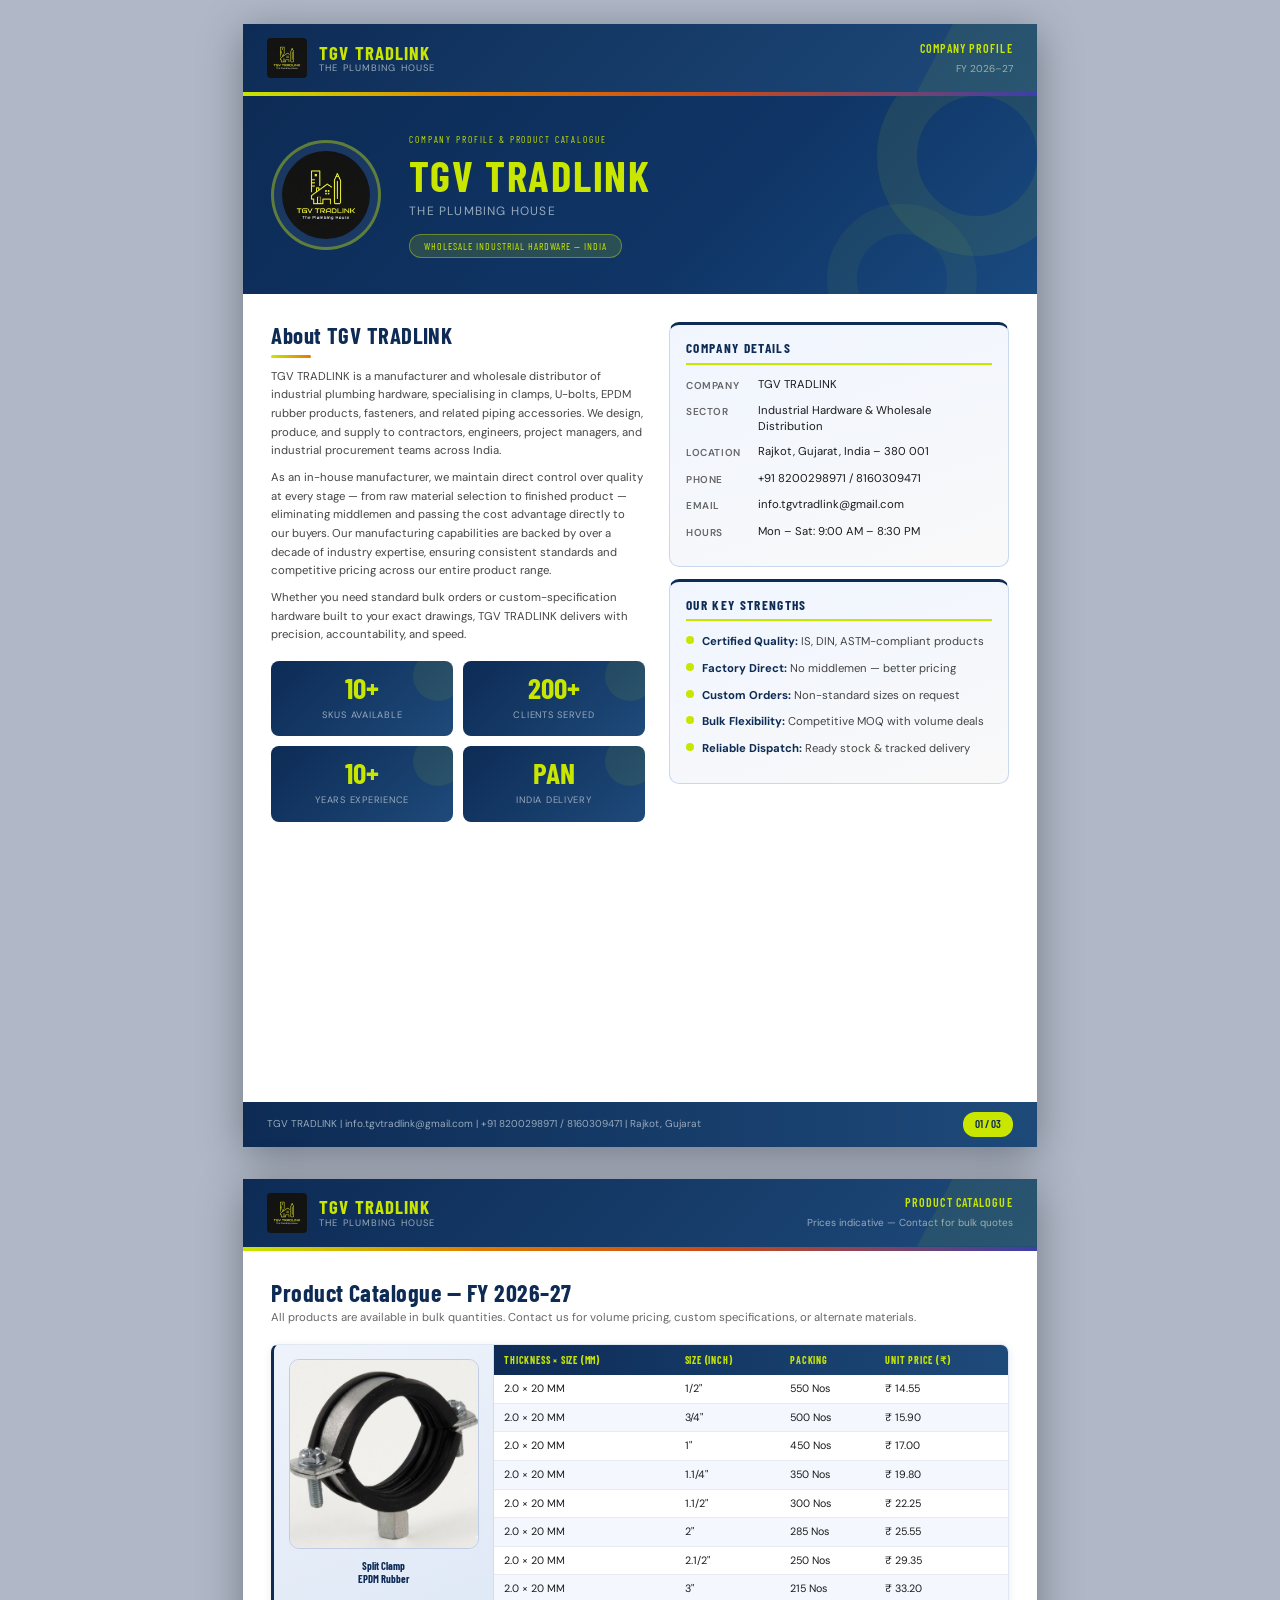
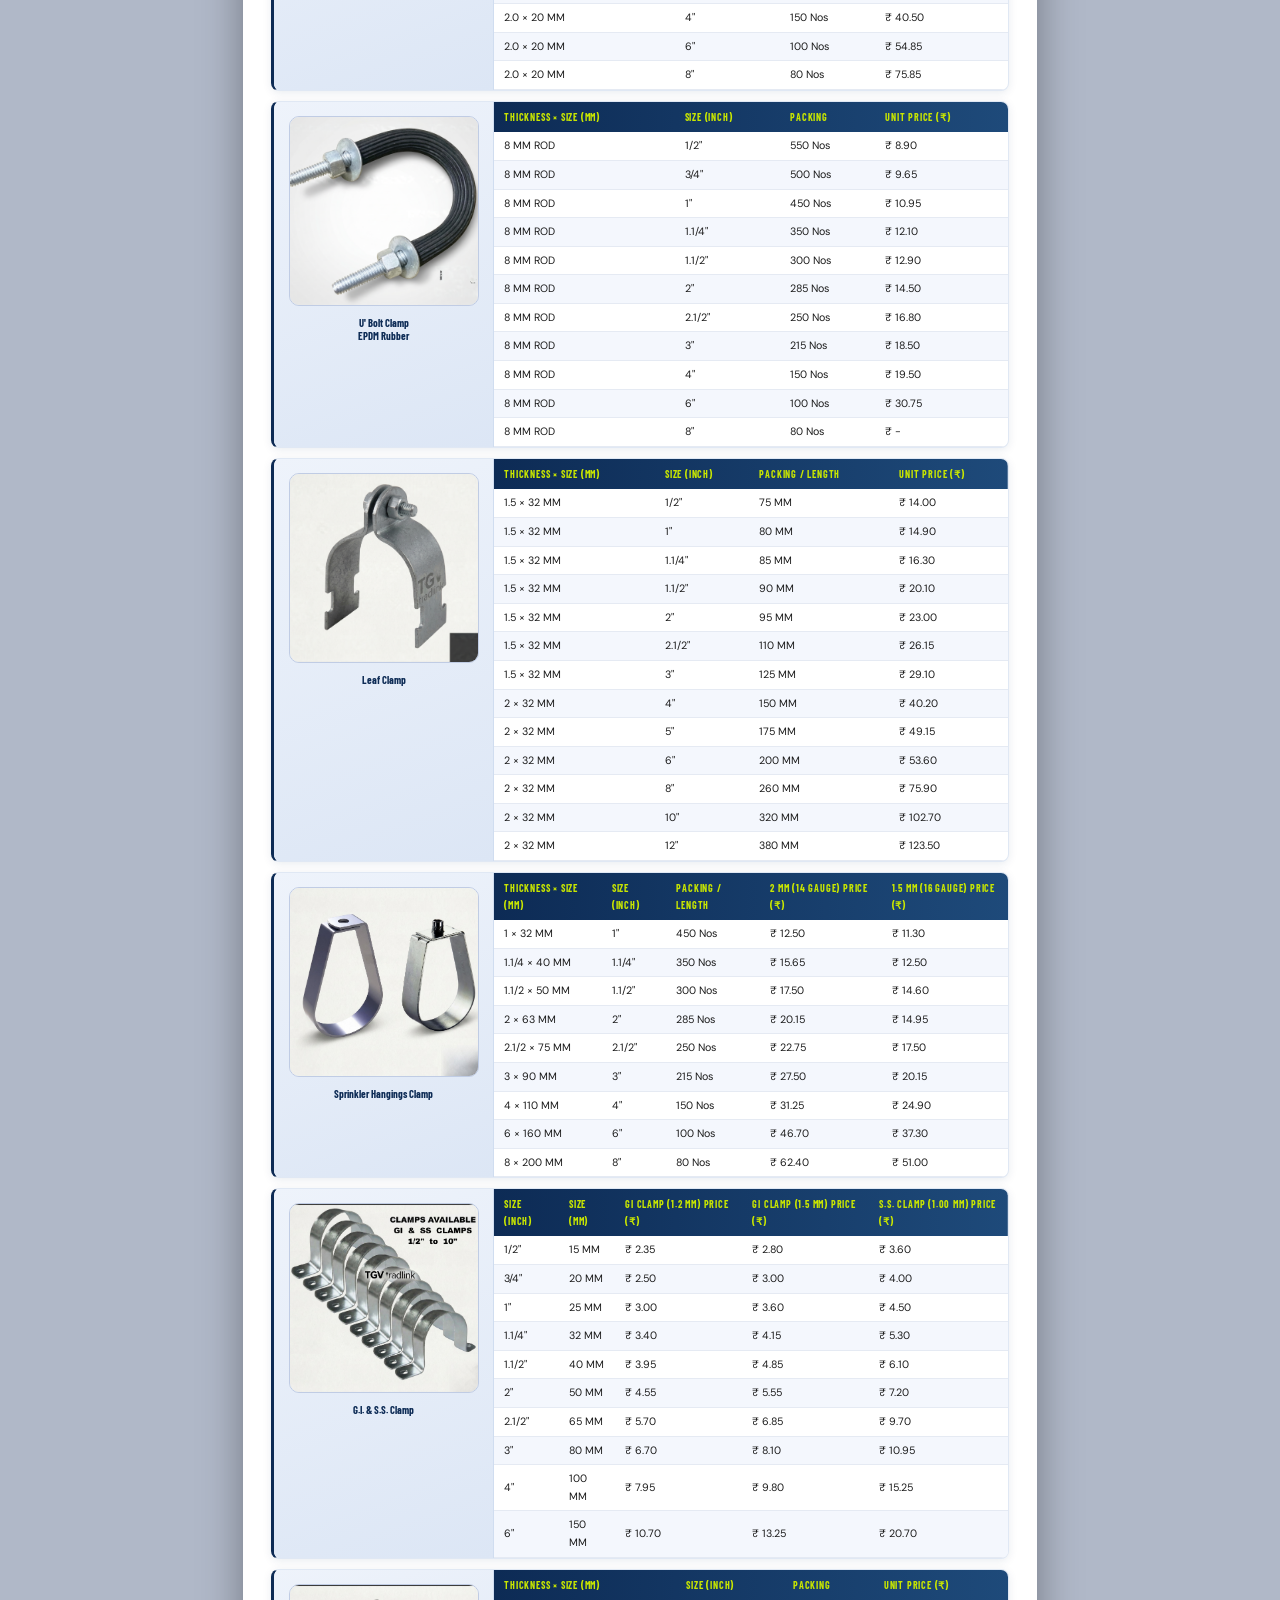
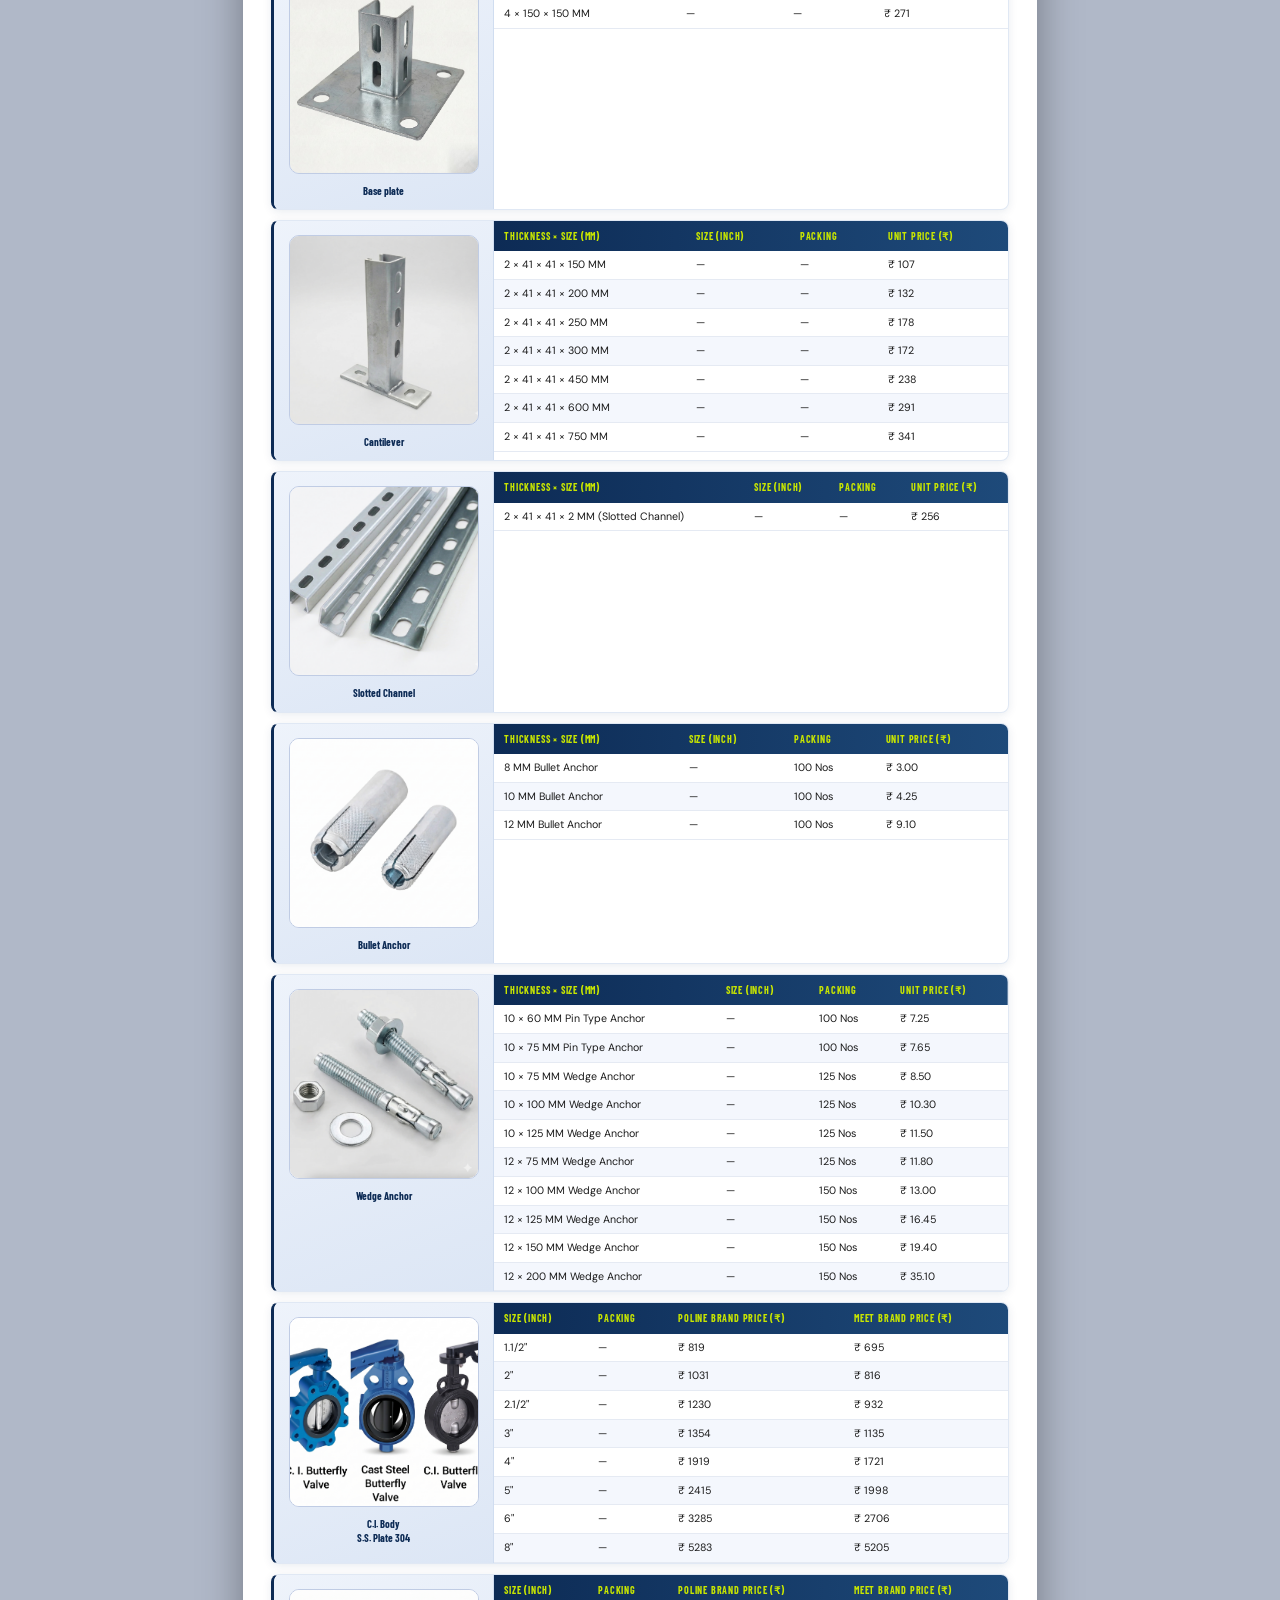
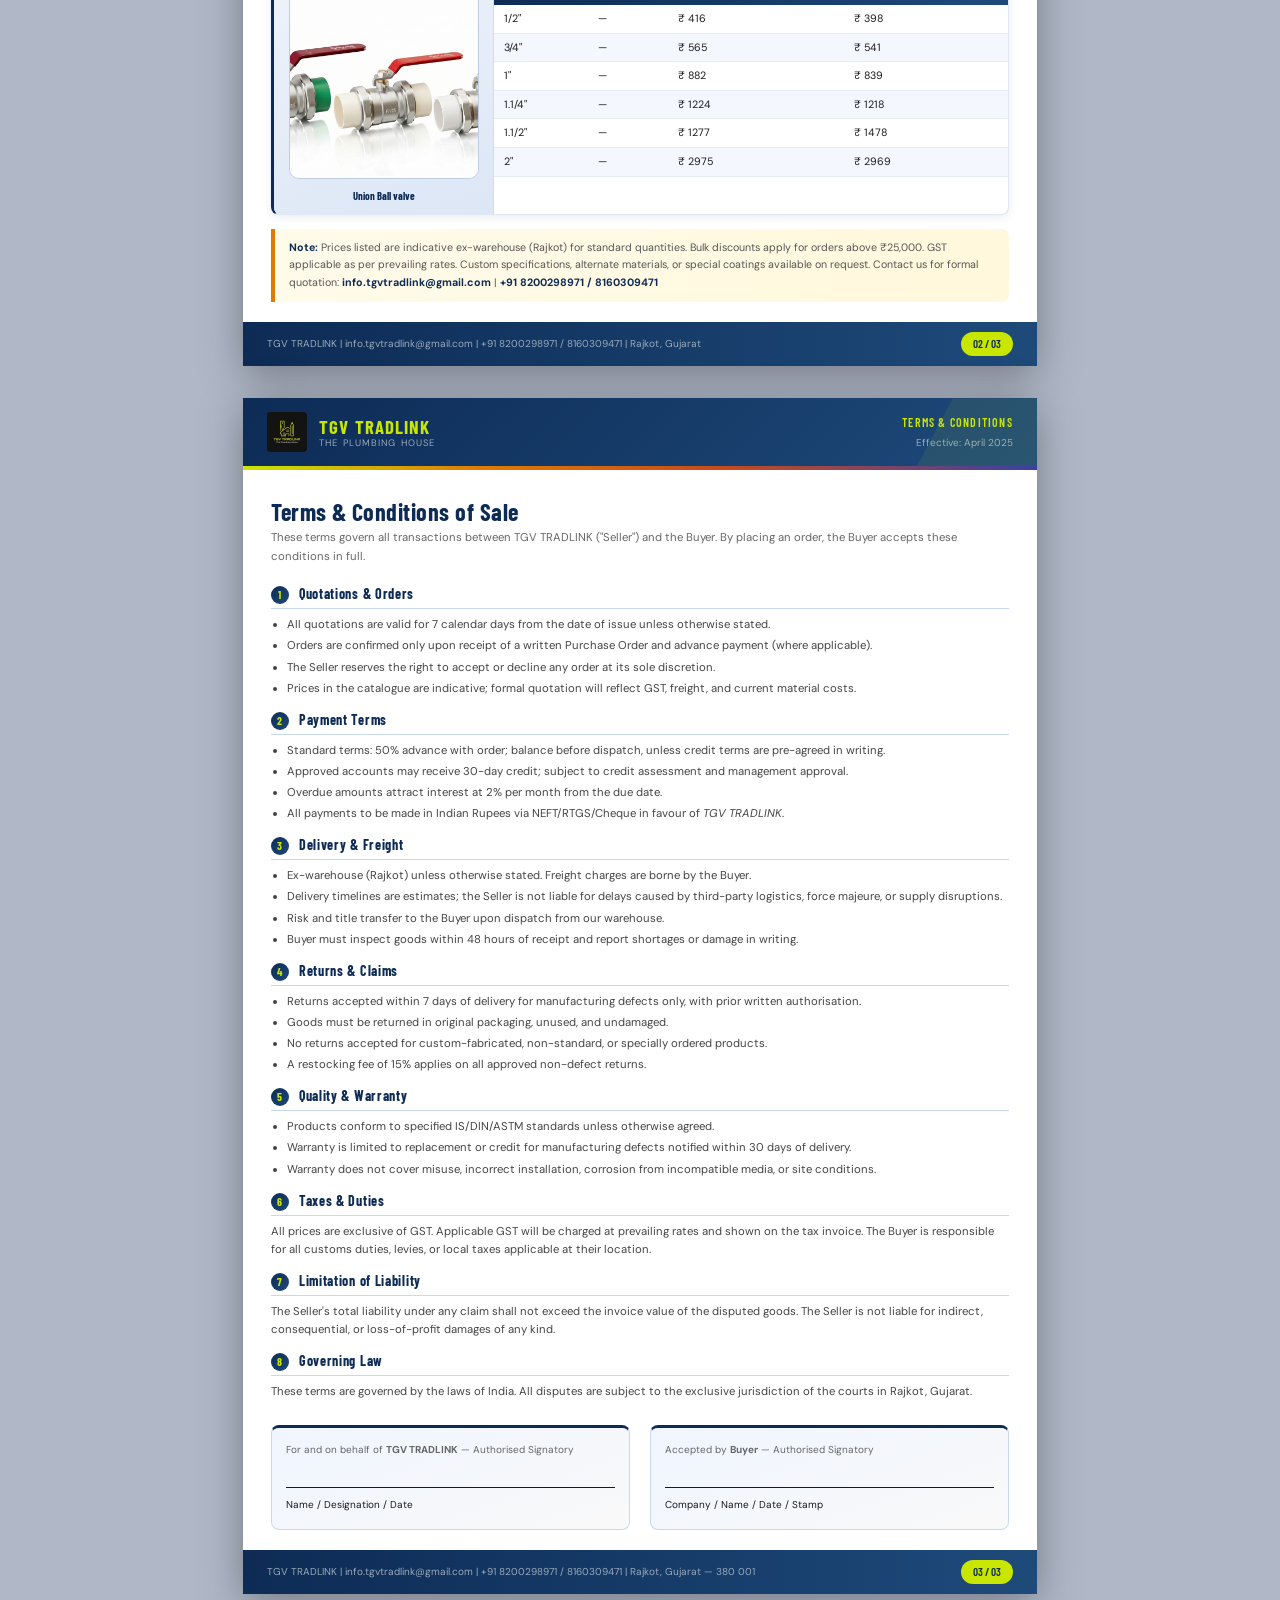
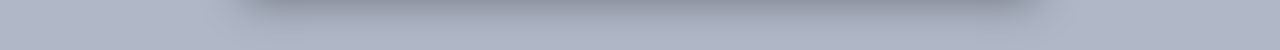
==== commit bb383620: "feat: add SEO meta tags and Open Graph social sharing metadata to index and catalogue pages" ====
--- a/catalogue.html
+++ b/catalogue.html
@@ -4,14 +4,36 @@
   <head>
     <meta charset="UTF-8" />
     <meta name="viewport" content="width=device-width, initial-scale=1.0" />
-    <title>TGV TRADLINK — Product Catalogue &amp; Company Profile</title>
-
+    <meta name="description"
+      content="TGV TRADLINK — Wholesale supplier of industrial clamps, U-bolts, EPDM rubber products, and piping hardware. Premium industrial fittings for contractors and engineers across India." />
+    <meta name="keywords"
+      content="Industrial clamps, U-bolt, EPDM rubber, leaf clamp, sprinkler clamp, G.I. clamp, S.S. clamp, TGV TRADLINK, plumbing hardware, industrial fittings, Rajkot supplier" />
+    <meta name="author" content="TGV TRADLINK" />
+    <title>TGV TRADLINK | Product Catalogue & Industrial Hardware</title>
+
+    <!-- Open Graph / Facebook -->
+    <meta property="og:title" content="TGV TRADLINK | Product Catalogue & Industrial Hardware" />
+    <meta property="og:description"
+      content="Leading supplier of industrial clamps, U-bolts, EPDM rubber products, and plumbing hardware. Trusted by contractors and engineers across India." />
+    <meta property="og:type" content="website" />
+    <meta property="og:url" content="https://tgv-tradlink.github.io/" />
+    <meta property="og:image" content="https://tgv-tradlink.github.io/images/TGV_logo.png" />
+
+    <!-- Twitter -->
+    <meta name="twitter:card" content="summary_large_image" />
+    <meta name="twitter:title" content="TGV TRADLINK | Product Catalogue & Industrial Hardware" />
+    <meta name="twitter:description"
+      content="Wholesale supplier of industrial clamps, U-bolts, EPDM rubber products, and plumbing hardware across India." />
+    <meta name="twitter:image" content="https://tgv-tradlink.github.io/images/TGV_logo.png" />
+
+    <!-- Google Fonts -->
     <link rel="preconnect" href="https://fonts.googleapis.com" />
     <link rel="preconnect" href="https://fonts.gstatic.com" crossorigin />
     <link
       href="https://fonts.googleapis.com/css2?family=Barlow+Condensed:wght@400;600;700&family=DM+Sans:wght@400;500;600&display=swap"
       rel="stylesheet" />
-    <!-- All styles are in style.css -->
+
+    <!-- CSS -->
     <link rel="stylesheet" href="style.css" />
   </head>
 
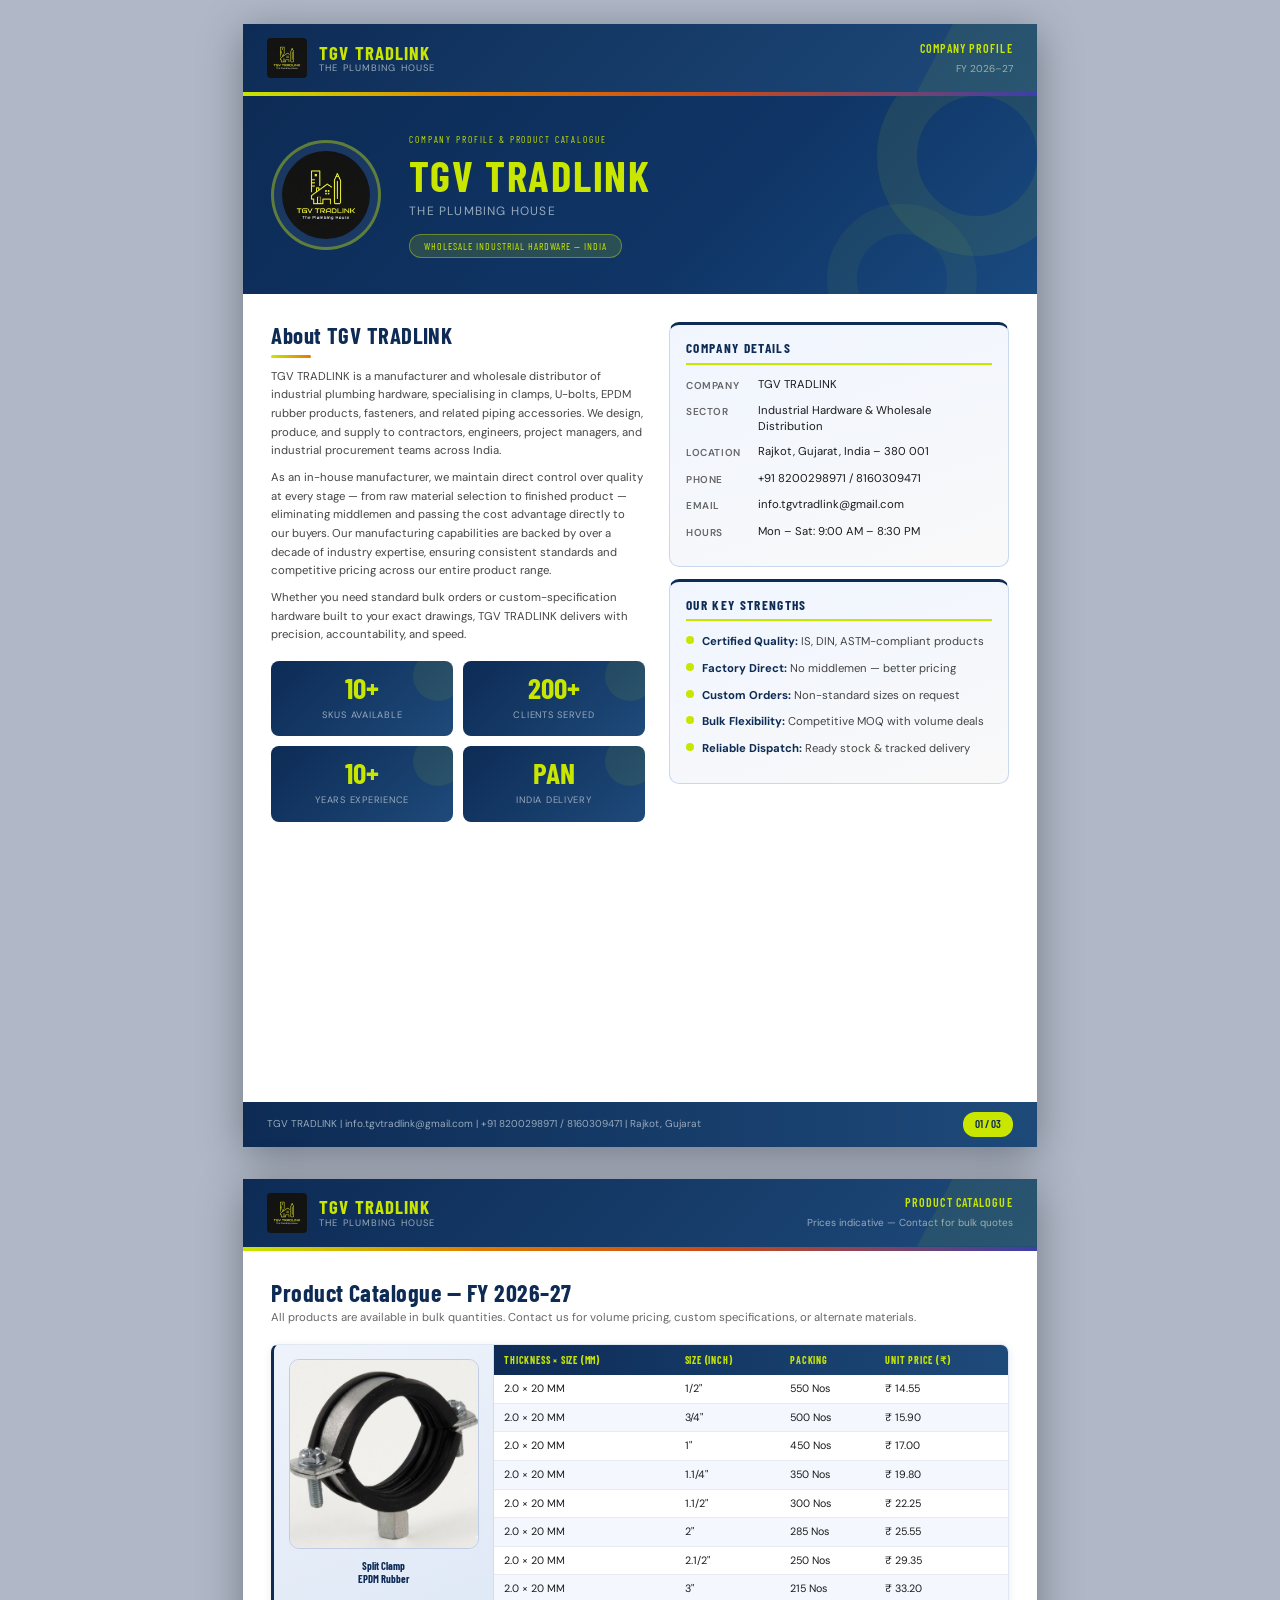
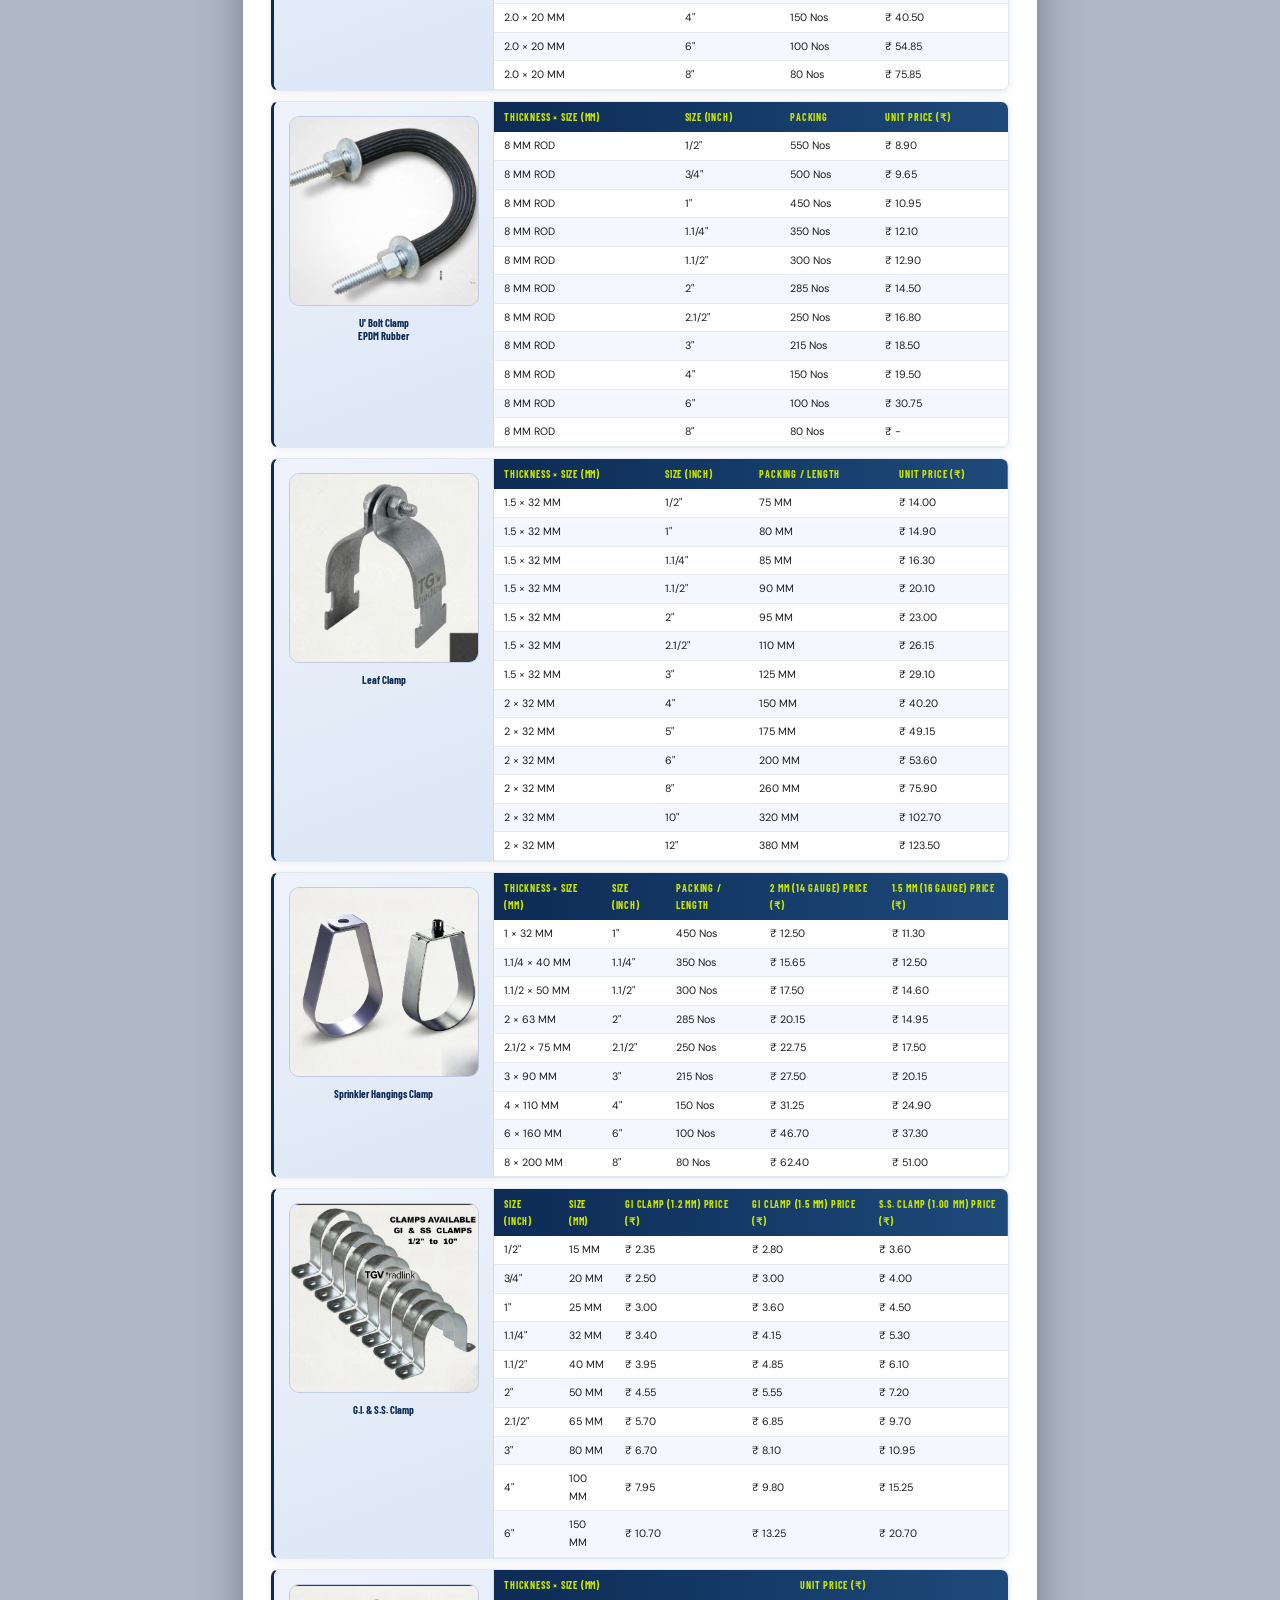
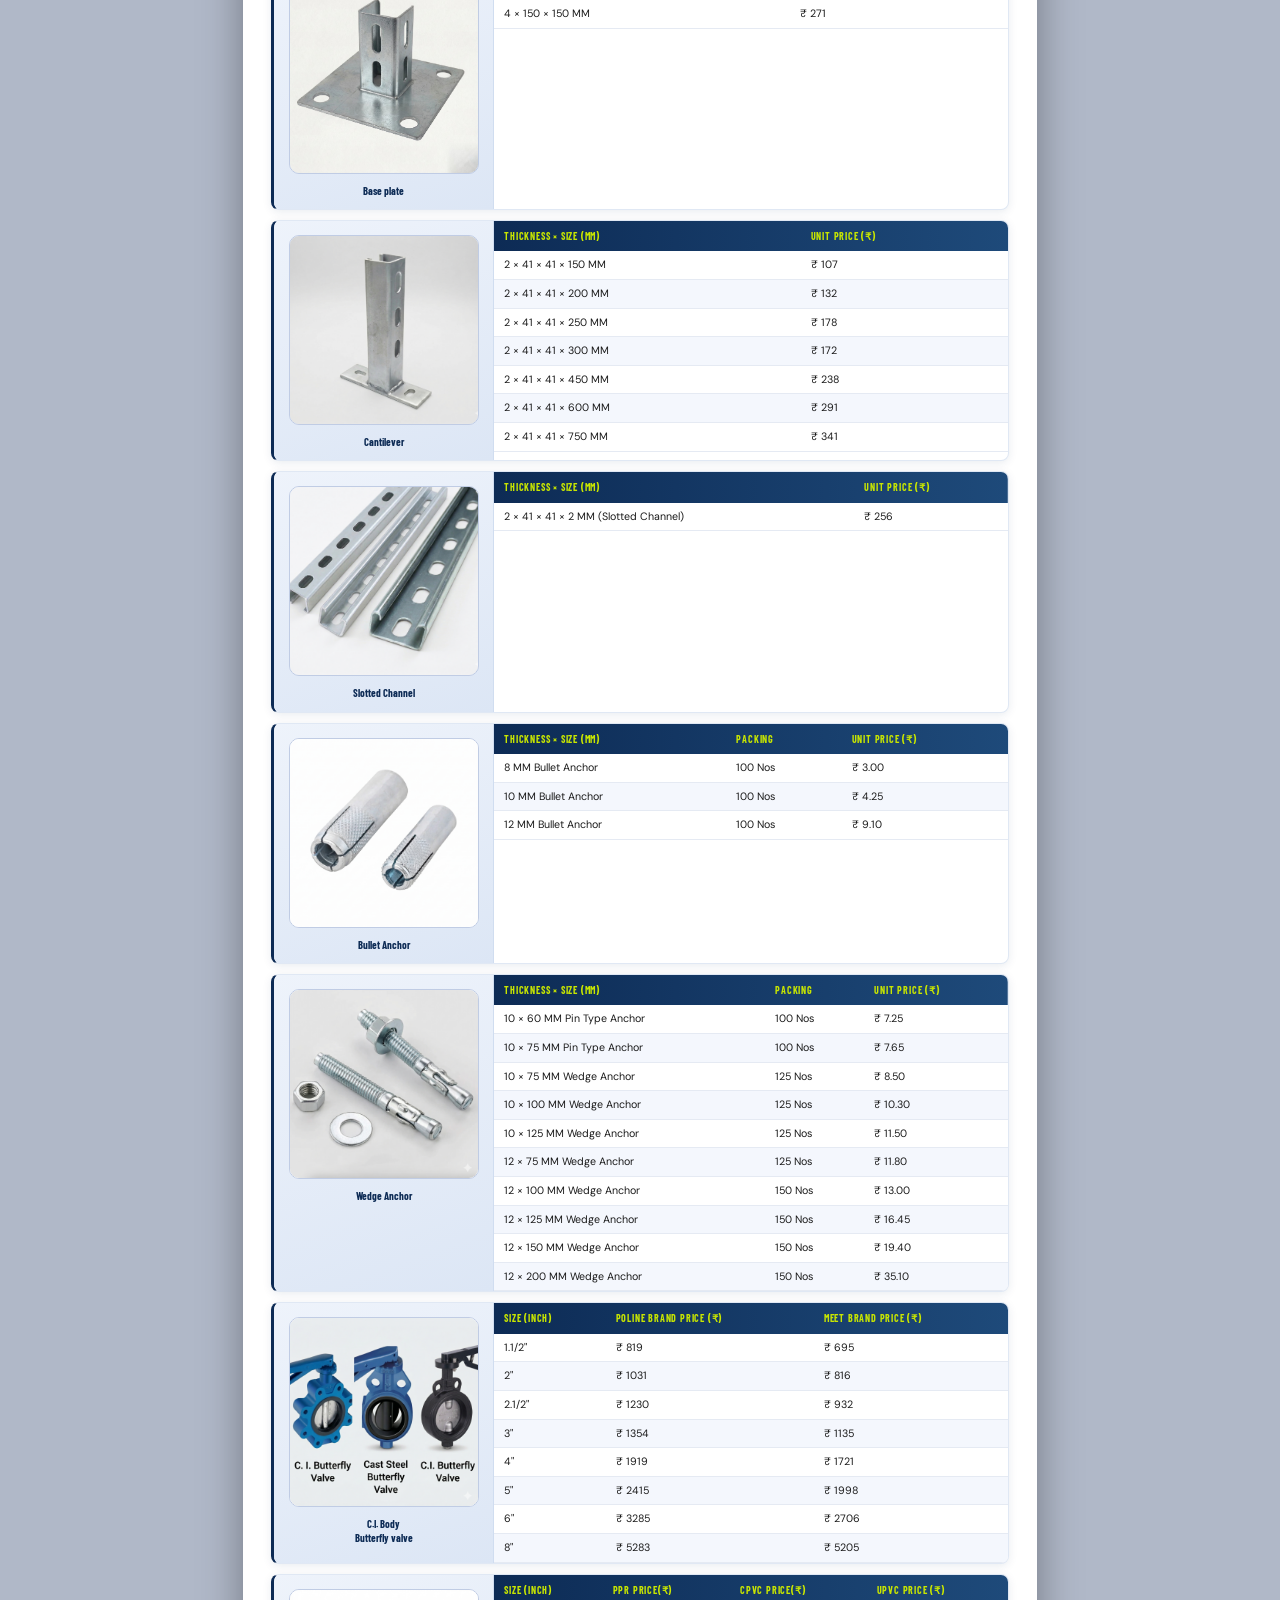
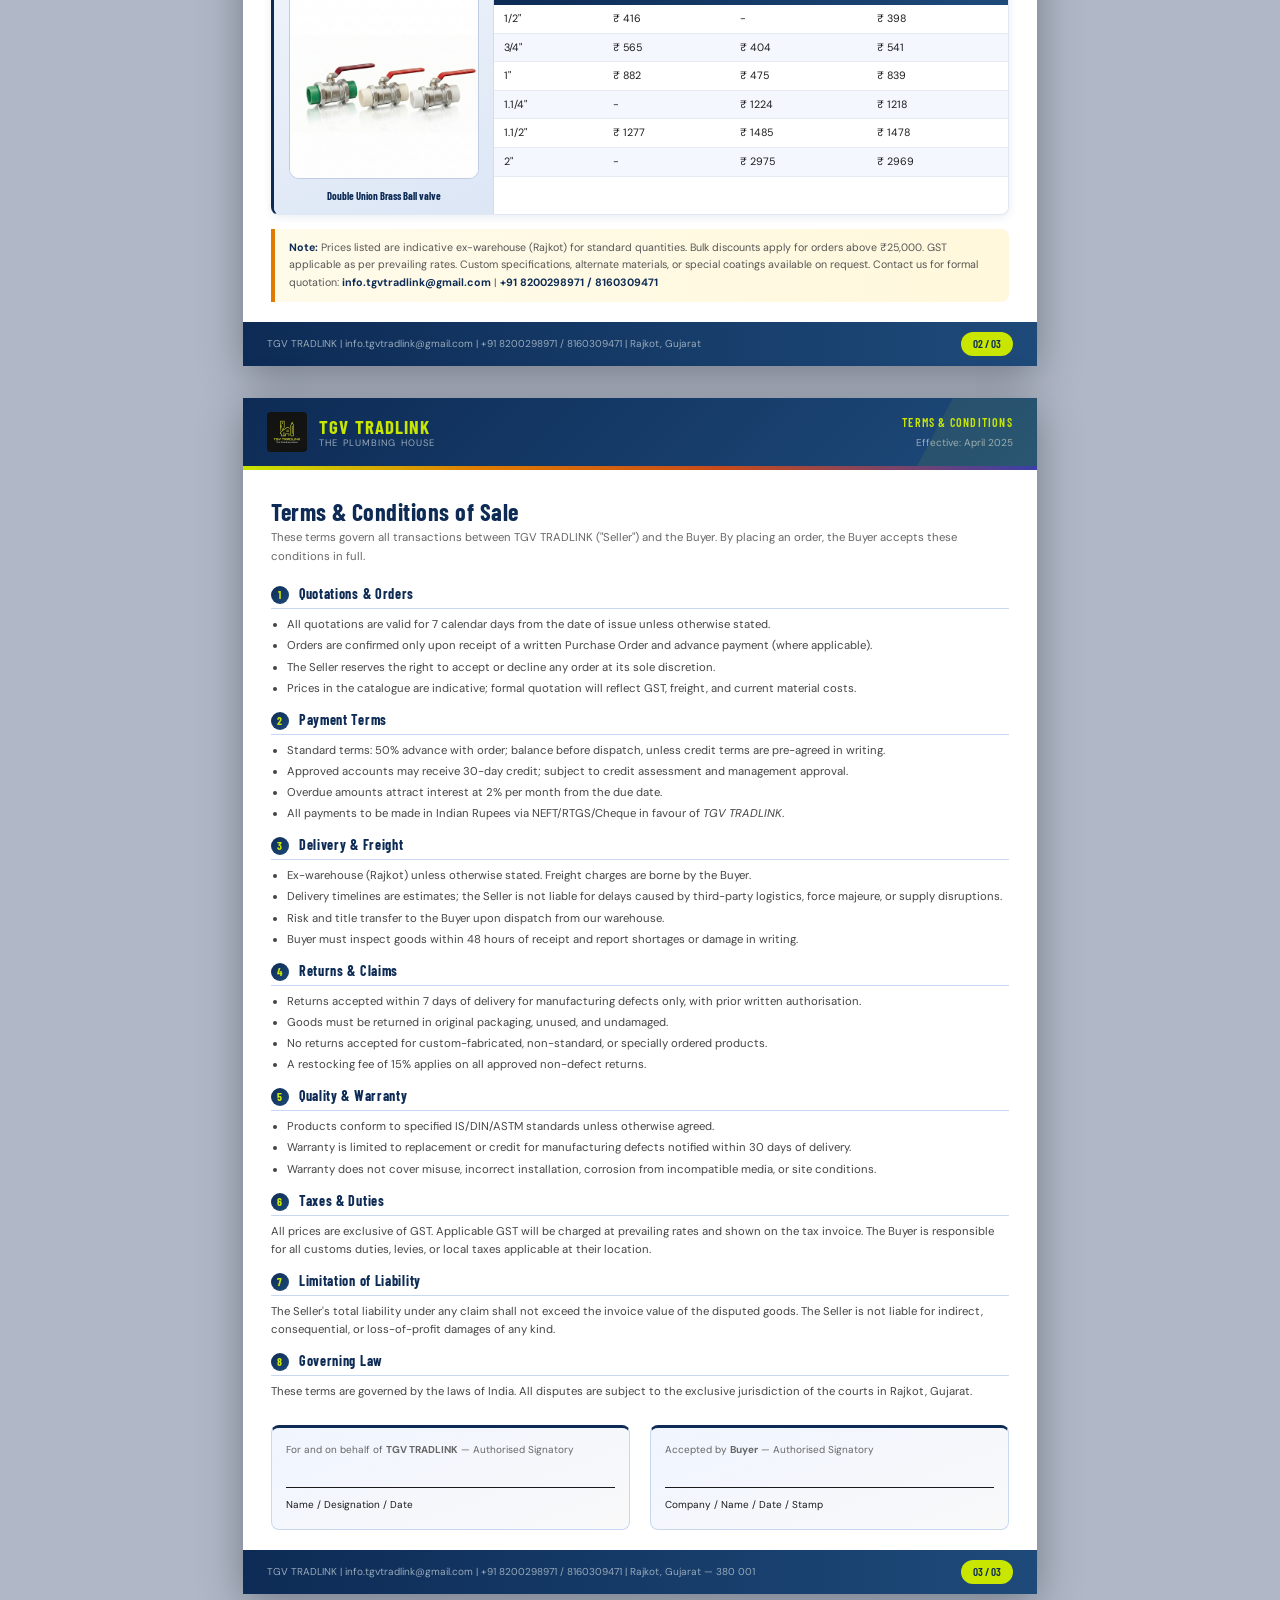
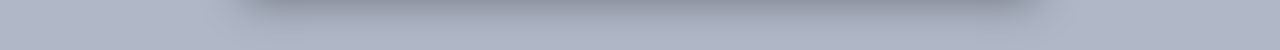
==== commit 0e6f7ffa: "price update" ====
--- a/catalogue.html
+++ b/catalogue.html
@@ -646,16 +646,16 @@
                 <thead>
                   <tr>
                     <th>Thickness × Size (MM)</th>
-                    <th>Size (Inch)</th>
-                    <th>Packing</th>
+                    <!-- <th>Size (Inch)</th> -->
+                    <!-- <th>Packing</th> -->
                     <th>Unit Price (₹)</th>
                   </tr>
                 </thead>
                 <tbody>
                   <tr>
                     <td>4 × 150 × 150 MM</td>
-                    <td>—</td>
-                    <td>—</td>
+                    <!-- <td>—</td> -->
+                    <!-- <td>—</td> -->
                     <td>₹ 271</td>
                   </tr>
                 </tbody>
@@ -675,52 +675,52 @@
                 <thead>
                   <tr>
                     <th>Thickness × Size (MM)</th>
-                    <th>Size (Inch)</th>
-                    <th>Packing</th>
+                    <!-- <th>Size (Inch)</th> -->
+                    <!-- <th>Packing</th> -->
                     <th>Unit Price (₹)</th>
                   </tr>
                 </thead>
                 <tbody>
                   <tr>
                     <td>2 × 41 × 41 × 150 MM</td>
-                    <td>—</td>
-                    <td>—</td>
+                    <!-- <td>—</td>
+                    <td>—</td> -->
                     <td>₹ 107</td>
                   </tr>
                   <tr>
                     <td>2 × 41 × 41 × 200 MM</td>
-                    <td>—</td>
-                    <td>—</td>
+                    <!-- <td>—</td>
+                    <td>—</td> -->
                     <td>₹ 132</td>
                   </tr>
                   <tr>
                     <td>2 × 41 × 41 × 250 MM</td>
-                    <td>—</td>
-                    <td>—</td>
+                    <!-- <td>—</td>
+                    <td>—</td> -->
                     <td>₹ 178</td>
                   </tr>
                   <tr>
                     <td>2 × 41 × 41 × 300 MM</td>
-                    <td>—</td>
-                    <td>—</td>
+                    <!-- <td>—</td>
+                    <td>—</td> -->
                     <td>₹ 172</td>
                   </tr>
                   <tr>
                     <td>2 × 41 × 41 × 450 MM</td>
-                    <td>—</td>
-                    <td>—</td>
+                    <!-- <td>—</td>
+                    <td>—</td> -->
                     <td>₹ 238</td>
                   </tr>
                   <tr>
                     <td>2 × 41 × 41 × 600 MM</td>
-                    <td>—</td>
-                    <td>—</td>
+                    <!-- <td>—</td>
+                    <td>—</td> -->
                     <td>₹ 291</td>
                   </tr>
                   <tr>
                     <td>2 × 41 × 41 × 750 MM</td>
-                    <td>—</td>
-                    <td>—</td>
+                    <!-- <td>—</td>
+                    <td>—</td> -->
                     <td>₹ 341</td>
                   </tr>
                 </tbody>
@@ -740,16 +740,16 @@
                 <thead>
                   <tr>
                     <th>Thickness × Size (MM)</th>
-                    <th>Size (Inch)</th>
-                    <th>Packing</th>
+                    <!-- <th>Size (Inch)</th> -->
+                    <!-- <th>Packing</th> -->
                     <th>Unit Price (₹)</th>
                   </tr>
                 </thead>
                 <tbody>
                   <tr>
                     <td>2 × 41 × 41 × 2 MM (Slotted Channel)</td>
-                    <td>—</td>
-                    <td>—</td>
+                    <!-- <td>—</td>
+                    <td>—</td> -->
                     <td>₹ 256</td>
                   </tr>
                 </tbody>
@@ -769,7 +769,7 @@
                 <thead>
                   <tr>
                     <th>Thickness × Size (MM)</th>
-                    <th>Size (Inch)</th>
+                    <!-- <th>Size (Inch)</th> -->
                     <th>Packing</th>
                     <th>Unit Price (₹)</th>
                   </tr>
@@ -777,19 +777,19 @@
                 <tbody>
                   <tr>
                     <td>8 MM Bullet Anchor</td>
-                    <td>—</td>
+                    <!-- <td>—</td> -->
                     <td>100 Nos</td>
                     <td>₹ 3.00</td>
                   </tr>
                   <tr>
                     <td>10 MM Bullet Anchor</td>
-                    <td>—</td>
+                    <!-- <td>—</td> -->
                     <td>100 Nos</td>
                     <td>₹ 4.25</td>
                   </tr>
                   <tr>
                     <td>12 MM Bullet Anchor</td>
-                    <td>—</td>
+                    <!-- <td>—</td> -->
                     <td>100 Nos</td>
                     <td>₹ 9.10</td>
                   </tr>
@@ -811,7 +811,7 @@
                 <thead>
                   <tr>
                     <th>Thickness × Size (MM)</th>
-                    <th>Size (Inch)</th>
+                    <!-- <th>Size (Inch)</th> -->
                     <th>Packing</th>
                     <th>Unit Price (₹)</th>
                   </tr>
@@ -819,61 +819,61 @@
                 <tbody>
                   <tr>
                     <td>10 × 60 MM Pin Type Anchor</td>
-                    <td>—</td>
+                    <!-- <td>—</td> -->
                     <td>100 Nos</td>
                     <td>₹ 7.25</td>
                   </tr>
                   <tr>
                     <td>10 × 75 MM Pin Type Anchor</td>
-                    <td>—</td>
+                    <!-- <td>—</td> -->
                     <td>100 Nos</td>
                     <td>₹ 7.65</td>
                   </tr>
                   <tr>
                     <td>10 × 75 MM Wedge Anchor</td>
-                    <td>—</td>
+                    <!-- <td>—</td> -->
                     <td>125 Nos</td>
                     <td>₹ 8.50</td>
                   </tr>
                   <tr>
                     <td>10 × 100 MM Wedge Anchor</td>
-                    <td>—</td>
+                    <!-- <td>—</td> -->
                     <td>125 Nos</td>
                     <td>₹ 10.30</td>
                   </tr>
                   <tr>
                     <td>10 × 125 MM Wedge Anchor</td>
-                    <td>—</td>
+                    <!-- <td>—</td> -->
                     <td>125 Nos</td>
                     <td>₹ 11.50</td>
                   </tr>
                   <tr>
                     <td>12 × 75 MM Wedge Anchor</td>
-                    <td>—</td>
+                    <!-- <td>—</td> -->
                     <td>125 Nos</td>
                     <td>₹ 11.80</td>
                   </tr>
                   <tr>
                     <td>12 × 100 MM Wedge Anchor</td>
-                    <td>—</td>
+                    <!-- <td>—</td> -->
                     <td>150 Nos</td>
                     <td>₹ 13.00</td>
                   </tr>
                   <tr>
                     <td>12 × 125 MM Wedge Anchor</td>
-                    <td>—</td>
+                    <!-- <td>—</td> -->
                     <td>150 Nos</td>
                     <td>₹ 16.45</td>
                   </tr>
                   <tr>
                     <td>12 × 150 MM Wedge Anchor</td>
-                    <td>—</td>
+                    <!-- <td>—</td> -->
                     <td>150 Nos</td>
                     <td>₹ 19.40</td>
                   </tr>
                   <tr>
                     <td>12 × 200 MM Wedge Anchor</td>
-                    <td>—</td>
+                    <!-- <td>—</td> -->
                     <td>150 Nos</td>
                     <td>₹ 35.10</td>
                   </tr>
@@ -885,16 +885,17 @@
           <div class="product-card-row strip-navy">
             <div class="product-card-left">
               <div class="big-img-wrap">
-                <img src="images/products/C. I. Body with S. S. plate 304.png" alt="C.I. Body with S. S. plate 304">
-              </div>
-              <div class="prod-name-label">C.I. Body <br> S.S. Plate 304</div>
+                <img src="images/products/C. I. Body with S. S. plate 304 small.png"
+                  alt="C.I. Body with S. S. plate 304">
+              </div>
+              <div class="prod-name-label">C.I. Body <br> Butterfly valve</div>
             </div>
             <div class="product-card-right">
               <table class="product-sizes-table">
                 <thead>
                   <tr>
                     <th>Size (Inch)</th>
-                    <th>Packing</th>
+                    <!-- <th>Packing</th> -->
                     <th>Poline Brand Price (₹)</th>
                     <th>Meet Brand Price (₹)</th>
                   </tr>
@@ -902,49 +903,49 @@
                 <tbody>
                   <tr>
                     <td>1.1/2"</td>
-                    <td>—</td>
+                    <!-- <td>—</td> -->
                     <td>₹ 819</td>
                     <td>₹ 695</td>
                   </tr>
                   <tr>
                     <td>2"</td>
-                    <td>—</td>
+                    <!-- <td>—</td> -->
                     <td>₹ 1031</td>
                     <td>₹ 816</td>
                   </tr>
                   <tr>
                     <td>2.1/2"</td>
-                    <td>—</td>
+                    <!-- <td>—</td> -->
                     <td>₹ 1230</td>
                     <td>₹ 932</td>
                   </tr>
                   <tr>
                     <td>3"</td>
-                    <td>—</td>
+                    <!-- <td>—</td> -->
                     <td>₹ 1354</td>
                     <td>₹ 1135</td>
                   </tr>
                   <tr>
                     <td>4"</td>
-                    <td>—</td>
+                    <!-- <td>—</td> -->
                     <td>₹ 1919</td>
                     <td>₹ 1721</td>
                   </tr>
                   <tr>
                     <td>5"</td>
-                    <td>—</td>
+                    <!-- <td>—</td> -->
                     <td>₹ 2415</td>
                     <td>₹ 1998</td>
                   </tr>
                   <tr>
                     <td>6"</td>
-                    <td>—</td>
+                    <!-- <td>—</td> -->
                     <td>₹ 3285</td>
                     <td>₹ 2706</td>
                   </tr>
                   <tr>
                     <td>8"</td>
-                    <td>—</td>
+                    <!-- <td>—</td> -->
                     <td>₹ 5283</td>
                     <td>₹ 5205</td>
                   </tr>
@@ -956,54 +957,54 @@
           <div class="product-card-row strip-navy">
             <div class="product-card-left">
               <div class="big-img-wrap">
-                <img src="images/products/Union Ball valve.png" alt="Union Ball valve">
-              </div>
-              <div class="prod-name-label">Union Ball valve</div>
+                <img src="images/products/Union Ball valve-small.png" alt="Union Ball valve">
+              </div>
+              <div class="prod-name-label">Double Union Brass Ball valve</div>
             </div>
             <div class="product-card-right">
               <table class="product-sizes-table">
                 <thead>
                   <tr>
                     <th>Size (Inch)</th>
-                    <th>Packing</th>
-                    <th>Poline Brand Price (₹)</th>
-                    <th>Meet Brand Price (₹)</th>
+                    <th>PPR Price(₹)</th>
+                    <th>CPVC Price(₹)</th>
+                    <th>UPVC Price (₹)</th>
                   </tr>
                 </thead>
                 <tbody>
                   <tr>
                     <td>1/2"</td>
-                    <td>—</td>
                     <td>₹ 416</td>
+                    <td>-</td>
                     <td>₹ 398</td>
                   </tr>
                   <tr>
                     <td>3/4"</td>
-                    <td>—</td>
                     <td>₹ 565</td>
+                    <td>₹ 404</td>
                     <td>₹ 541</td>
                   </tr>
                   <tr>
                     <td>1"</td>
-                    <td>—</td>
                     <td>₹ 882</td>
+                    <td>₹ 475</td>
                     <td>₹ 839</td>
                   </tr>
                   <tr>
                     <td>1.1/4"</td>
-                    <td>—</td>
+                    <td>-</td>
                     <td>₹ 1224</td>
                     <td>₹ 1218</td>
                   </tr>
                   <tr>
                     <td>1.1/2"</td>
-                    <td>—</td>
                     <td>₹ 1277</td>
+                    <td>₹ 1485</td>
                     <td>₹ 1478</td>
                   </tr>
                   <tr>
                     <td>2"</td>
-                    <td>—</td>
+                    <td>-</td>
                     <td>₹ 2975</td>
                     <td>₹ 2969</td>
                   </tr>
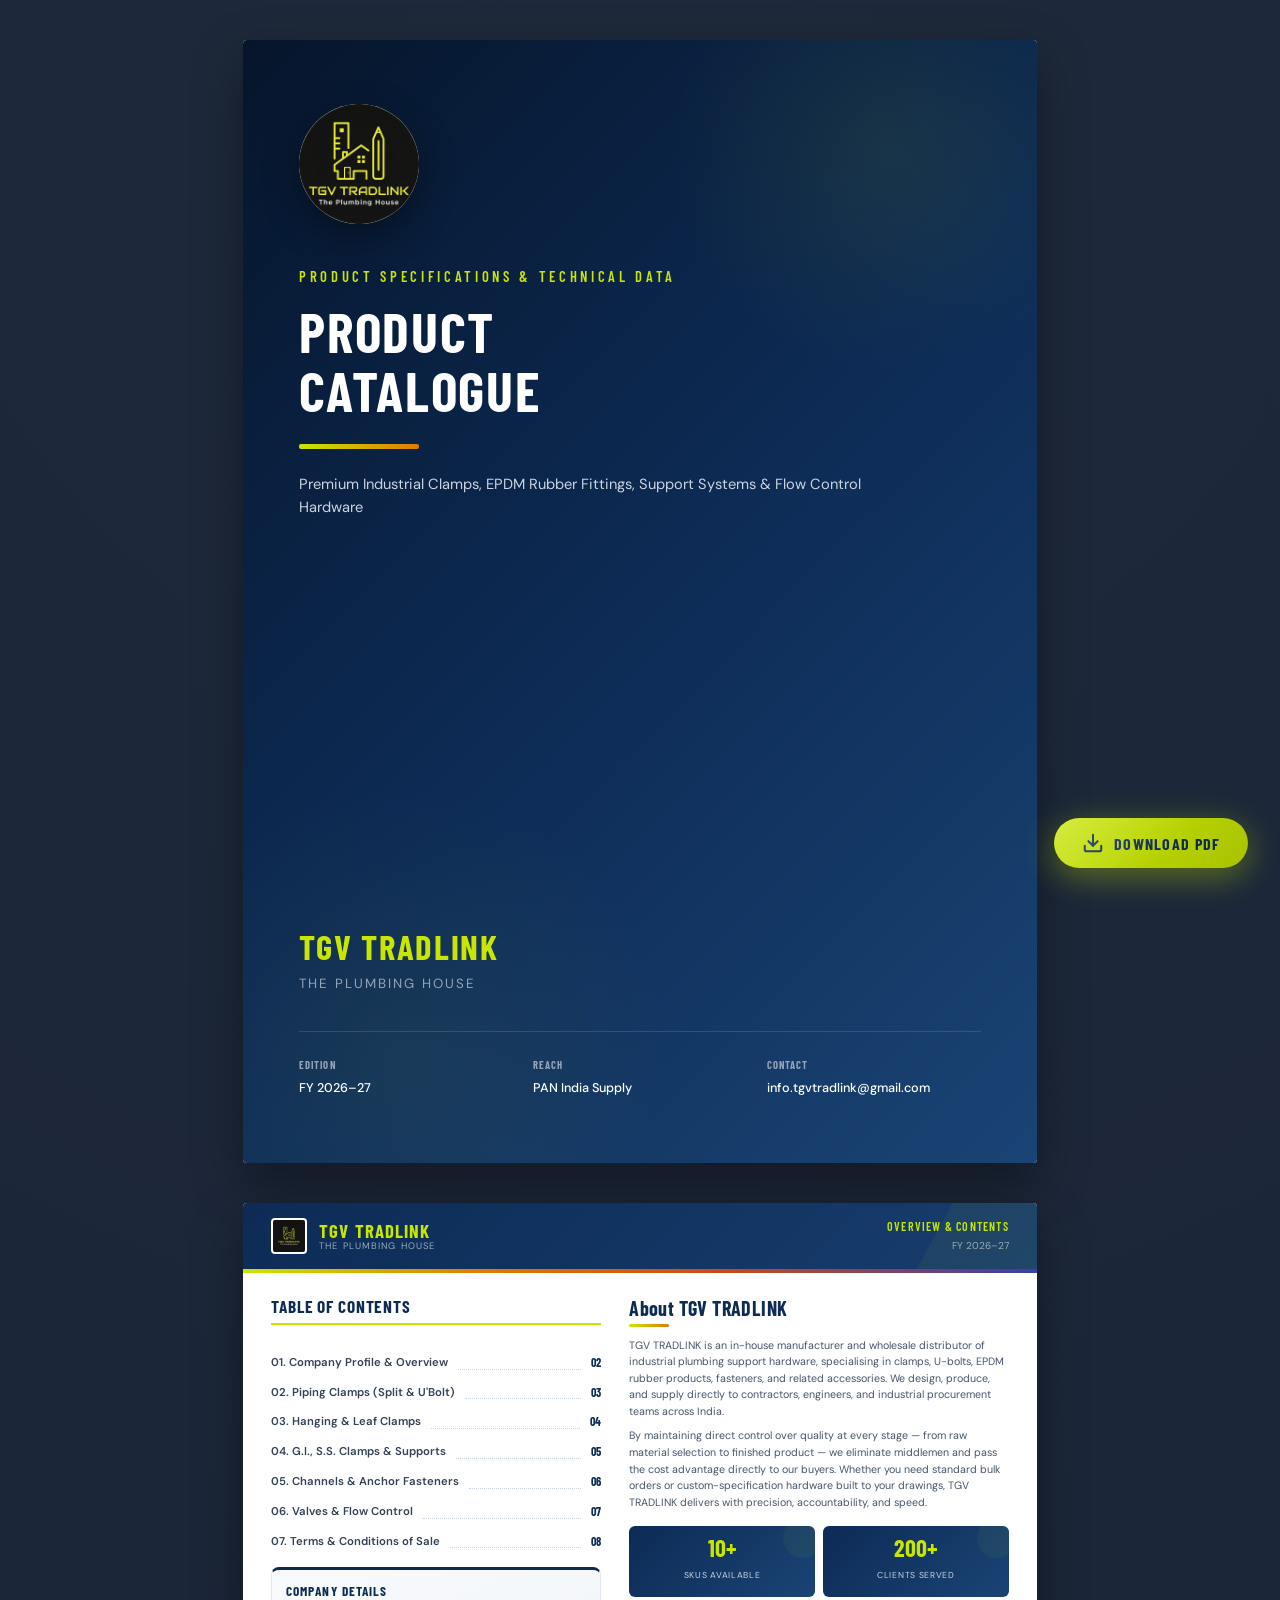
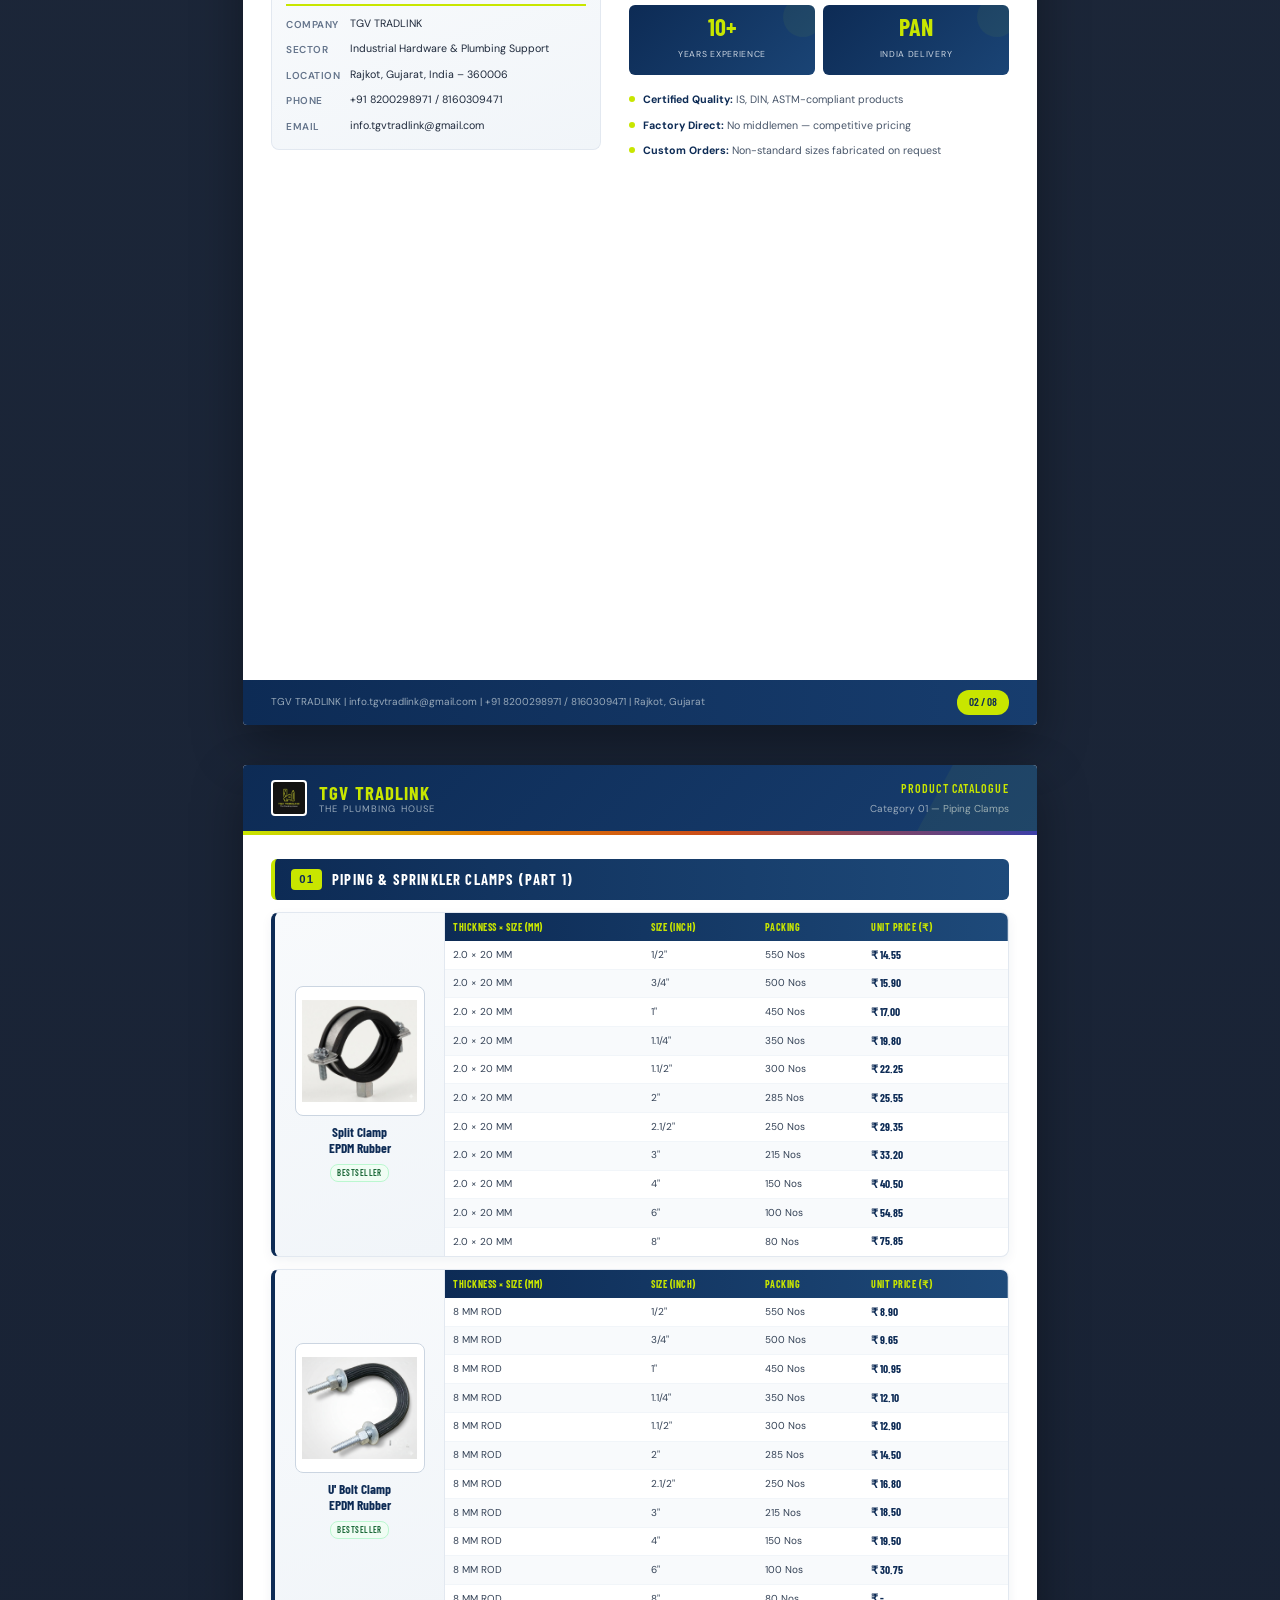
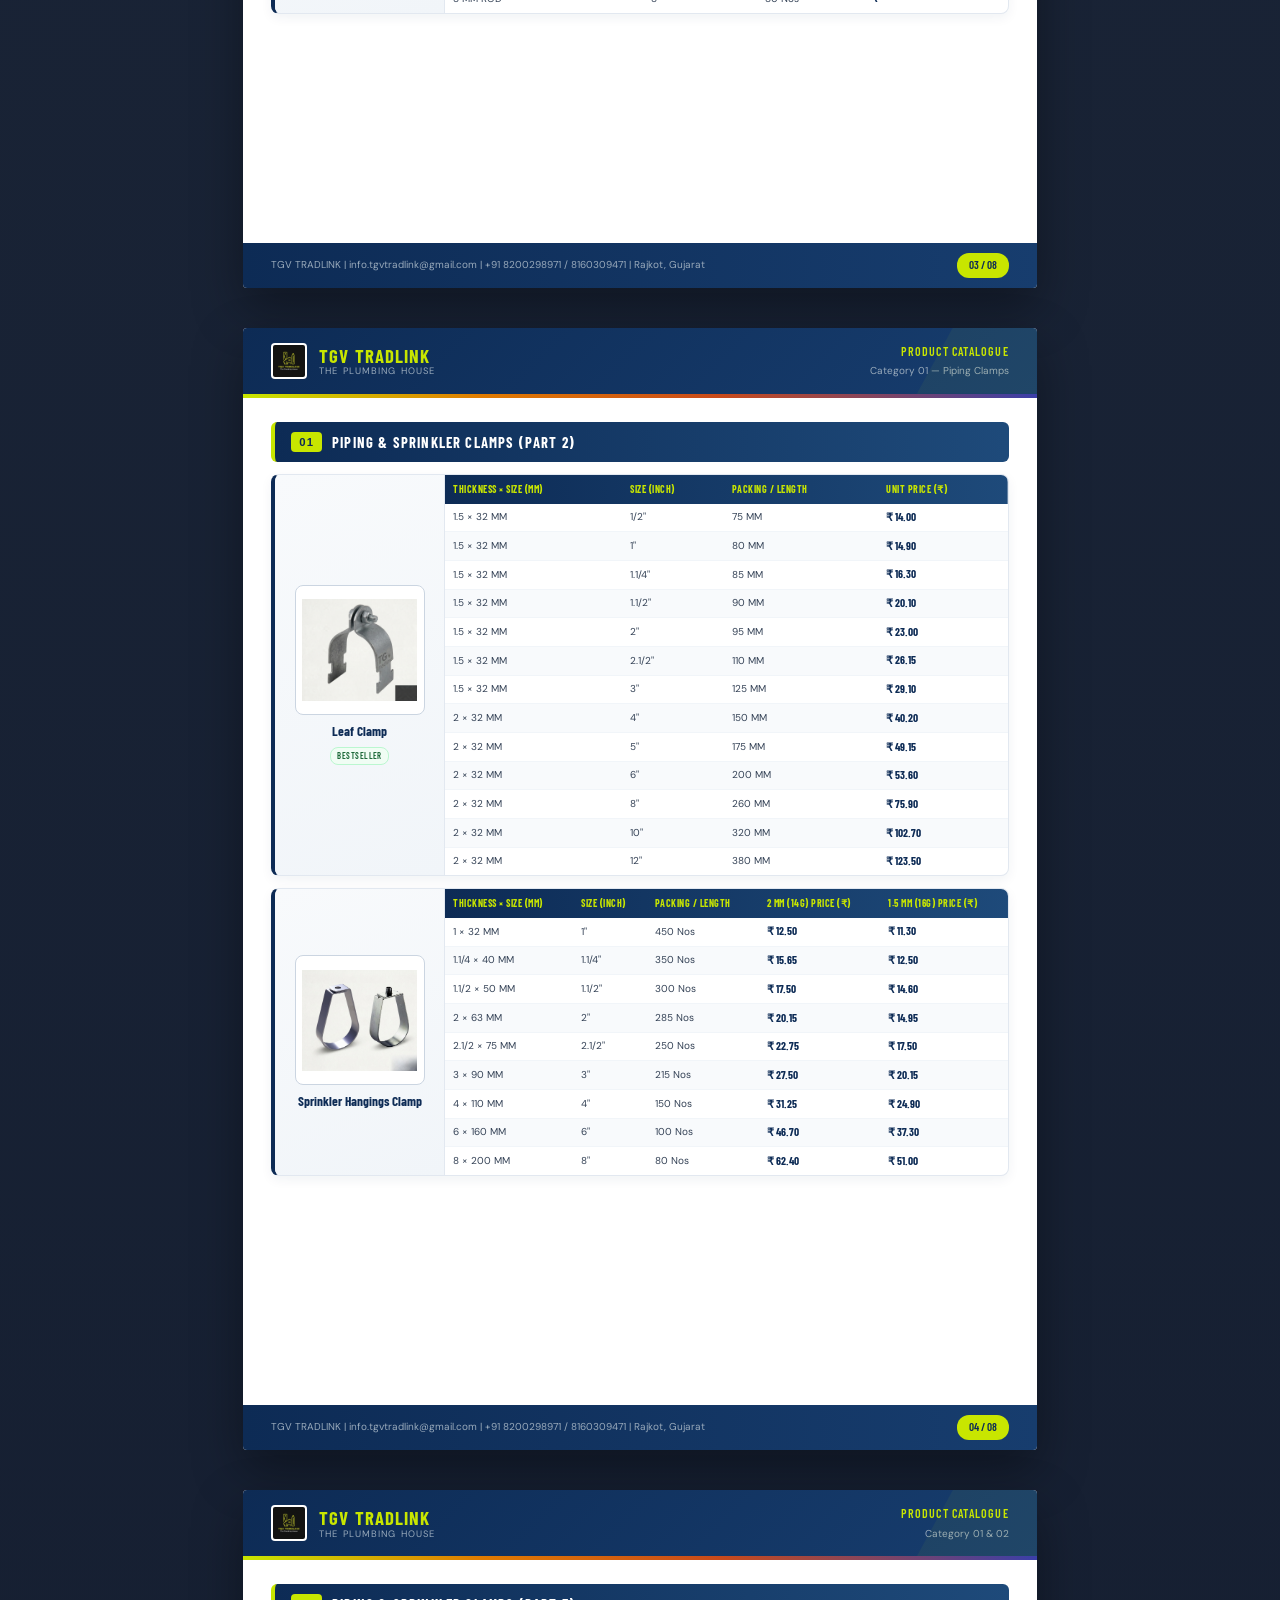
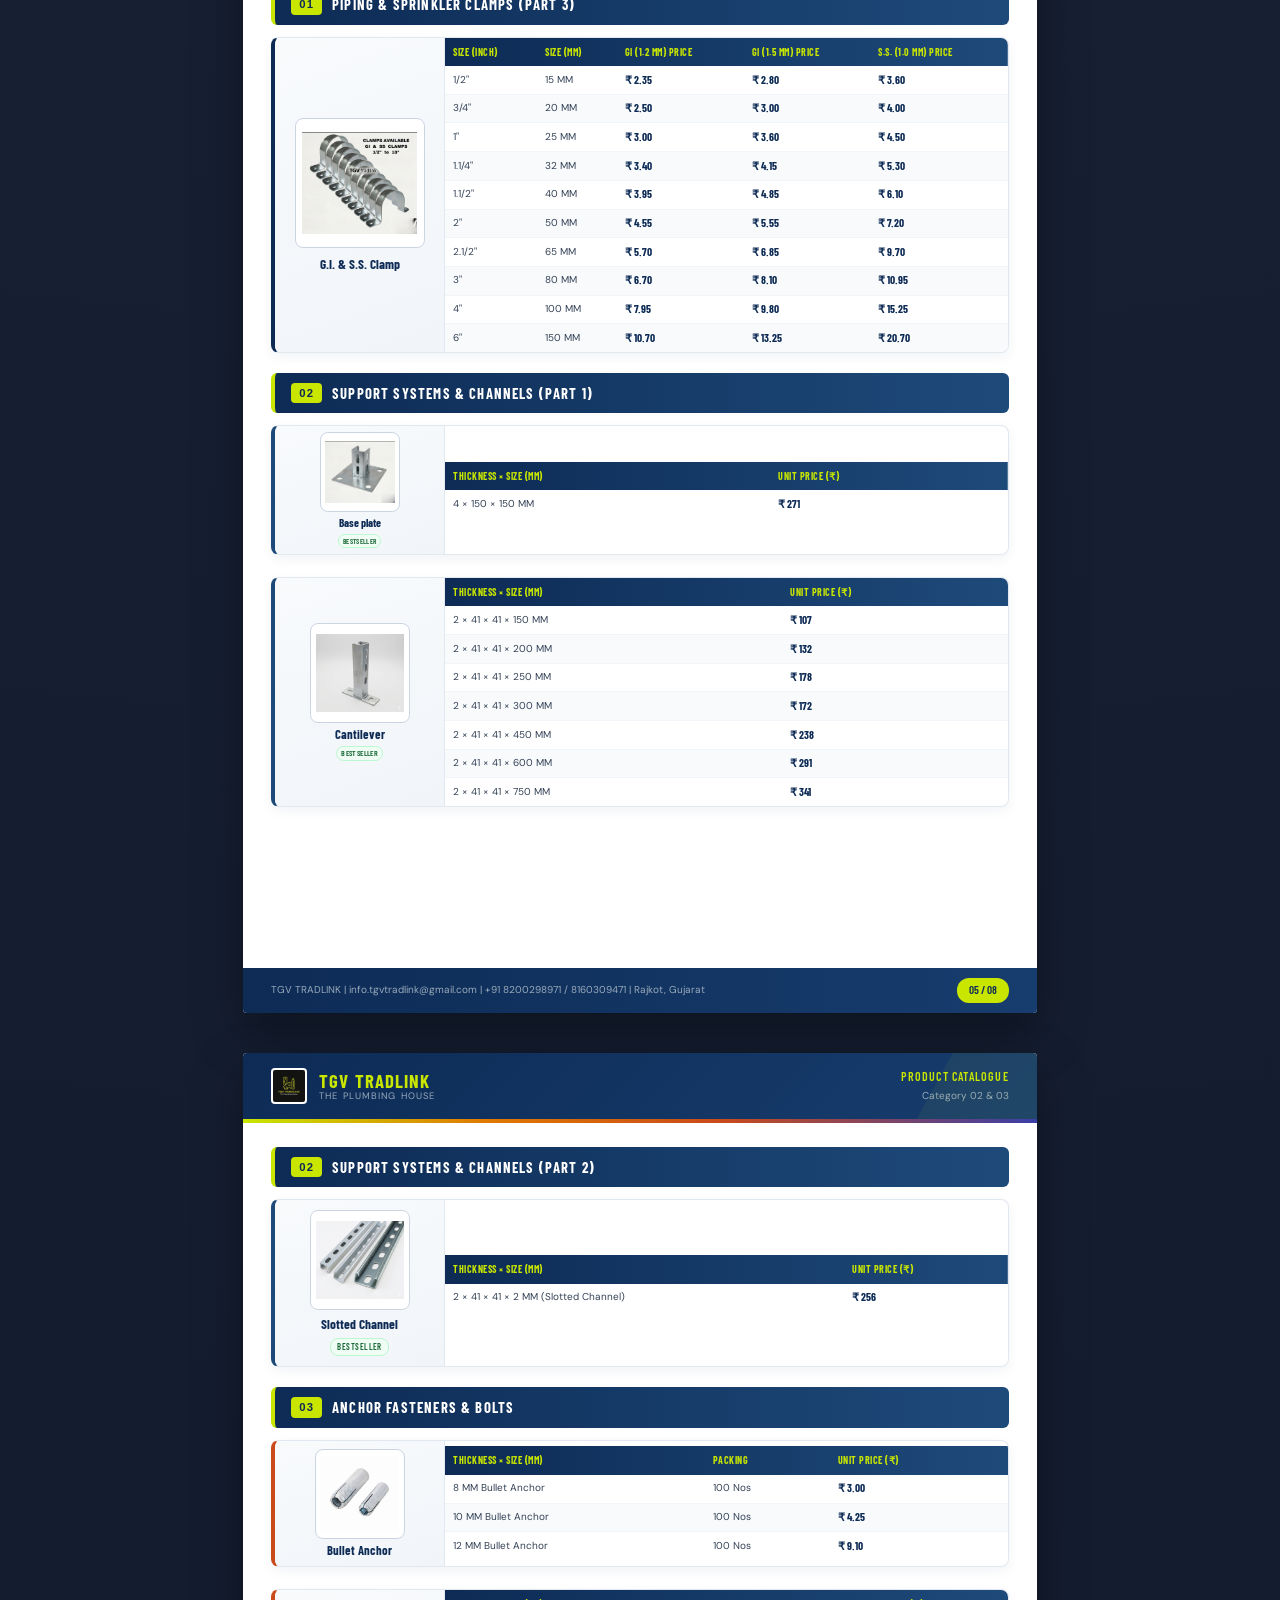
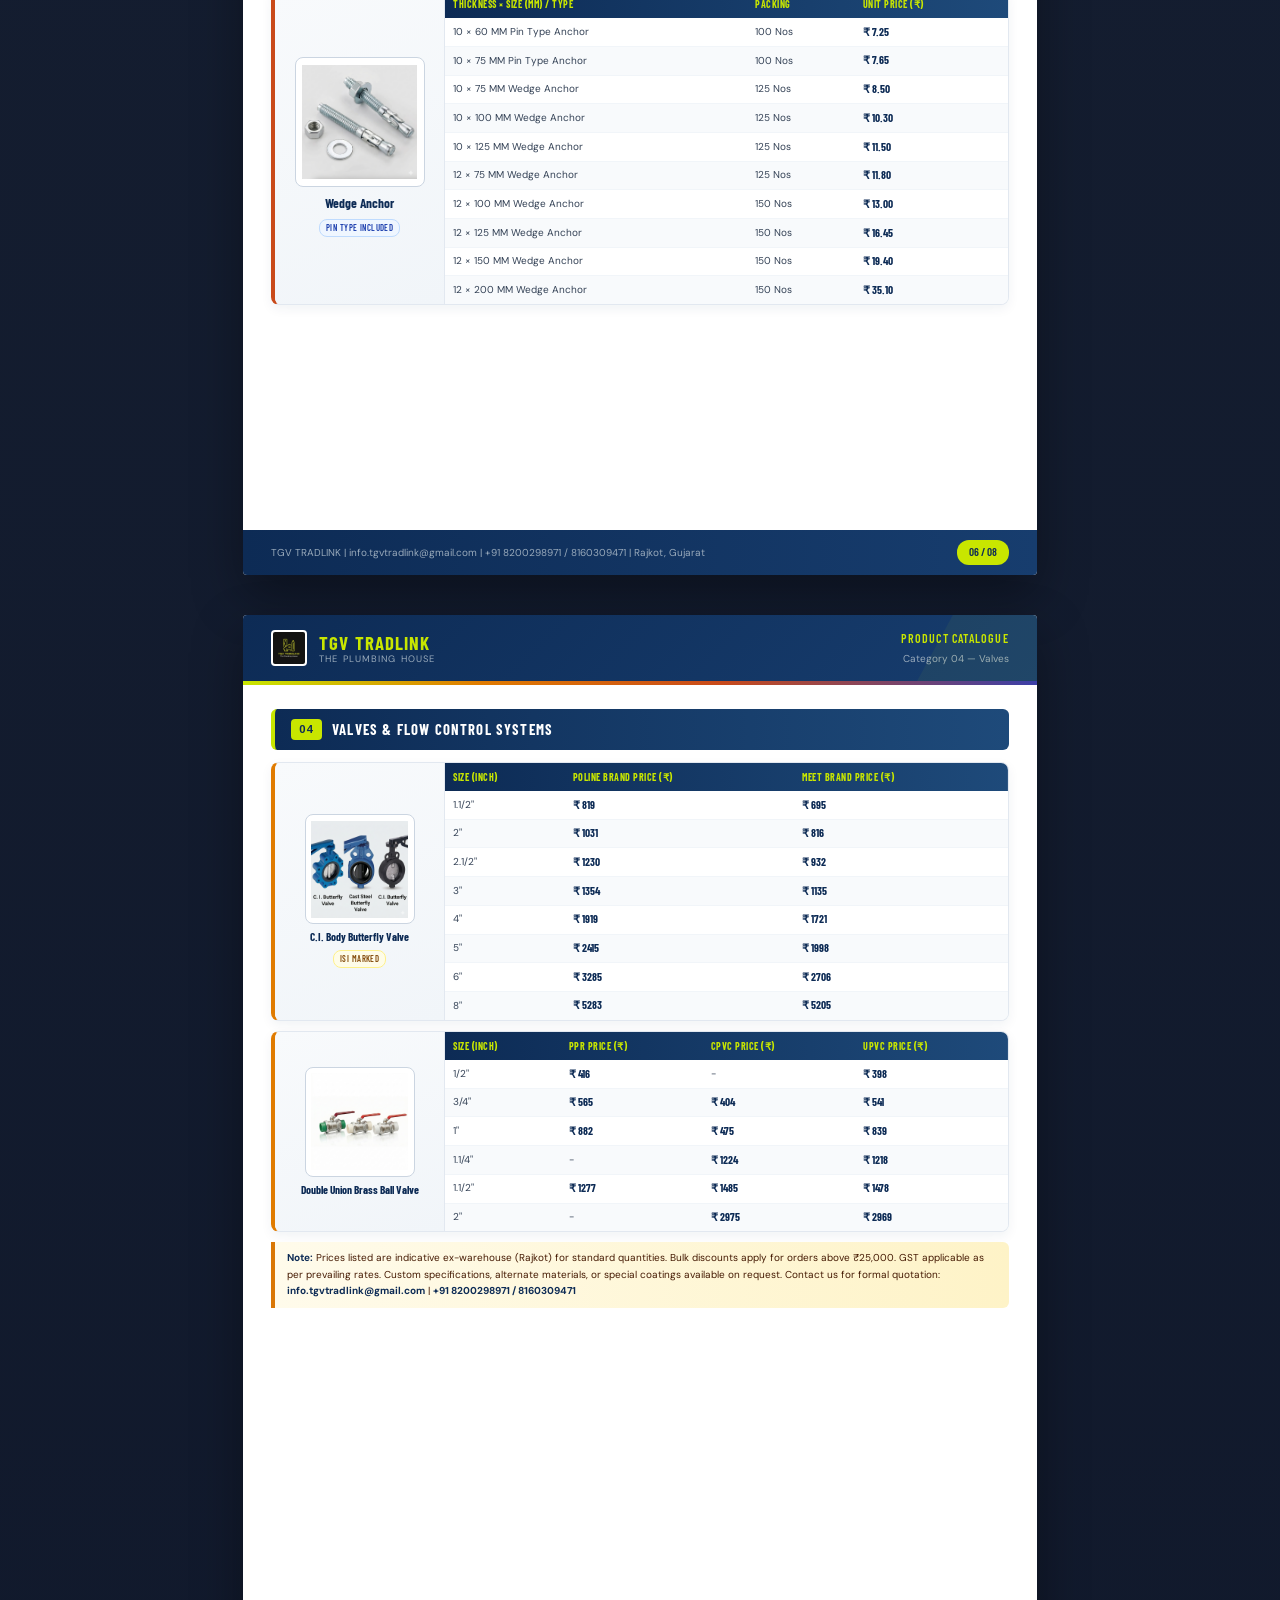
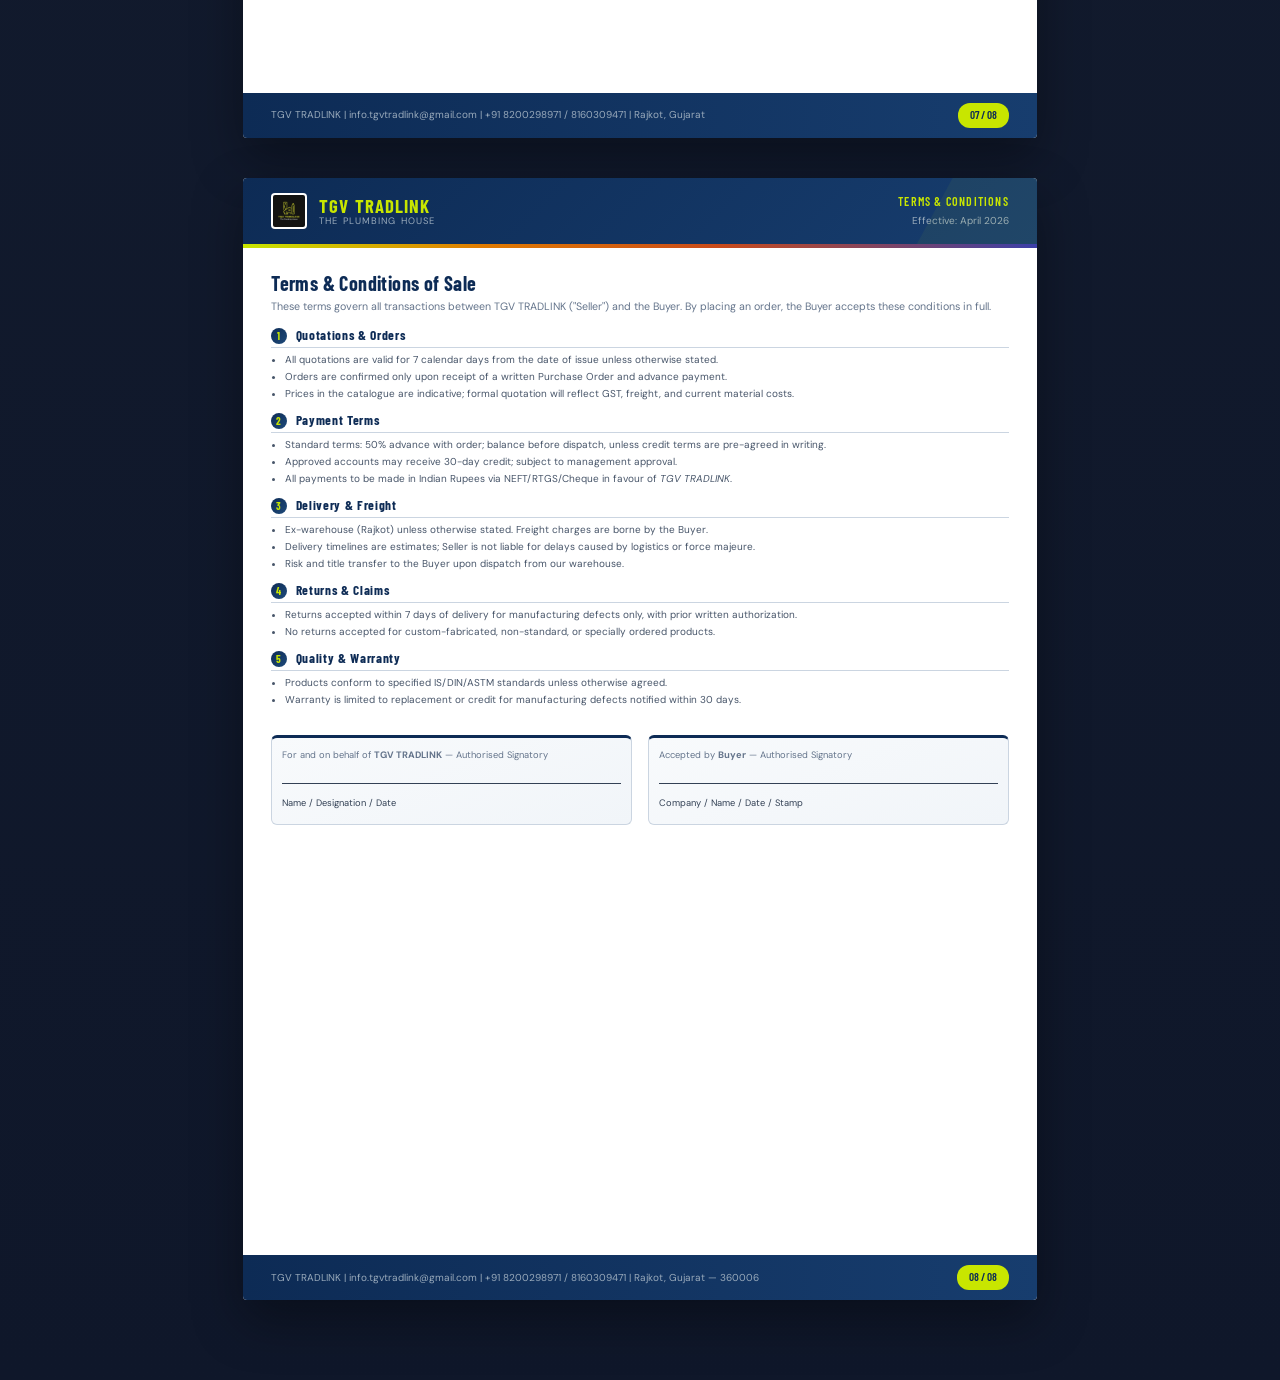
==== commit 8f30d320: "catalogue page updated." ====
--- a/catalogue.html
+++ b/catalogue.html
@@ -38,114 +38,46 @@
   </head>
 
   <body class="catalogue-body">
+
     <!-- ══════════════════════════════════════════════════════════
-     PAGE 1 — COMPANY PROFILE
-══════════════════════════════════════════════════════════ -->
+     PAGE 1 — COVER PAGE
+    ══════════════════════════════════════════════════════════ -->
     <div class="page" id="page1">
-      <div class="page-header">
-        <div class="page-header-logo">
-          <img src="images/TGV_logo.png" alt="TGV TRADLINK Logo" />
-          <div class="page-header-brand">
-            <span class="name">TGV TRADLINK</span>
-            <span class="sub">The Plumbing House</span>
-          </div>
-        </div>
-        <div class="page-header-right">
-          <div class="doc-title">Company Profile</div>
-          <div class="doc-date">FY 2026–27</div>
-        </div>
-      </div>
-      <div class="header-accent"></div>
-
-      <div class="page-content">
-        <div class="cover-hero">
-          <img src="images/TGV_logo.png" alt="TGV TRADLINK" class="cover-hero-logo" />
-          <div class="cover-hero-text">
-            <div class="eyebrow">Company Profile &amp; Product Catalogue</div>
-            <h1>TGV TRADLINK</h1>
-            <div class="sub">The Plumbing House</div>
-            <span class="doc-label">Wholesale Industrial Hardware — India</span>
-          </div>
-        </div>
-
-        <div class="about-intro-grid">
-          <div class="about-text-block">
-            <h2>About TGV TRADLINK</h2>
-            <div class="accent-bar"></div>
-            <p>TGV TRADLINK is a manufacturer and wholesale distributor of industrial plumbing hardware, specialising in
-              clamps, U-bolts, EPDM rubber products, fasteners, and related piping accessories. We design, produce, and
-              supply to contractors, engineers, project managers, and industrial procurement teams across India.</p>
-            <p>As an in-house manufacturer, we maintain direct control over quality at every stage — from raw material
-              selection to finished product — eliminating middlemen and passing the cost advantage directly to our
-              buyers. Our manufacturing capabilities are backed by over a decade of industry expertise, ensuring
-              consistent standards and competitive pricing across our entire product range.</p>
-            <p>Whether you need standard bulk orders or custom-specification hardware built to your exact drawings, TGV
-              TRADLINK delivers with precision, accountability, and speed.</p>
-
-            <div class="about-stats">
-              <div class="stat-box"><strong>10+</strong><span>SKUs Available</span></div>
-              <div class="stat-box"><strong>200+</strong><span>Clients Served</span></div>
-              <div class="stat-box"><strong>10+</strong><span>Years Experience</span></div>
-              <div class="stat-box"><strong>PAN</strong><span>India Delivery</span></div>
-            </div>
-          </div>
-
-          <div>
-            <div class="info-panel">
-              <h3>Company Details</h3>
-              <div class="info-row"><span class="label">Company</span><span class="value">TGV TRADLINK</span></div>
-              <div class="info-row"><span class="label">Sector</span><span class="value">Industrial Hardware &amp;
-                  Wholesale Distribution</span></div>
-              <div class="info-row"><span class="label">Location</span><span class="value">Rajkot, Gujarat, India –
-                  380 001</span></div>
-              <div class="info-row"><span class="label">Phone</span><span class="value">+91 8200298971 /
-                  8160309471</span></div>
-              <div class="info-row"><span class="label">Email</span><span
-                  class="value">info.tgvtradlink@gmail.com</span>
-              </div>
-              <div class="info-row"><span class="label">Hours</span><span class="value">Mon – Sat: 9:00 AM – 8:30
-                  PM</span></div>
-            </div>
-
-            <div class="strengths-list">
-              <div class="info-panel" style="margin-top:12px;">
-                <h3>Our Key Strengths</h3>
-                <div class="strength-item">
-                  <div class="dot"></div>
-                  <p><strong>Certified Quality:</strong> IS, DIN, ASTM-compliant products</p>
-                </div>
-                <div class="strength-item">
-                  <div class="dot"></div>
-                  <p><strong>Factory Direct:</strong> No middlemen — better pricing</p>
-                </div>
-                <div class="strength-item">
-                  <div class="dot"></div>
-                  <p><strong>Custom Orders:</strong> Non-standard sizes on request</p>
-                </div>
-                <div class="strength-item">
-                  <div class="dot"></div>
-                  <p><strong>Bulk Flexibility:</strong> Competitive MOQ with volume deals</p>
-                </div>
-                <div class="strength-item">
-                  <div class="dot"></div>
-                  <p><strong>Reliable Dispatch:</strong> Ready stock &amp; tracked delivery</p>
-                </div>
-              </div>
-            </div>
-          </div>
-        </div>
-      </div>
-
-      <div class="page-footer">
-        <p>TGV TRADLINK | info.tgvtradlink@gmail.com | +91 8200298971 / 8160309471 | Rajkot, Gujarat</p>
-        <span class="page-num">01 / 03</span>
+      <div class="cover-container">
+        <div class="cover-logo-area">
+          <img src="images/TGV_logo_rounded.png" alt="TGV TRADLINK Logo" class="cover-logo" />
+        </div>
+        <div class="cover-title-group">
+          <span class="cover-eyebrow">PRODUCT SPECIFICATIONS &amp; TECHNICAL DATA</span>
+          <h1 class="cover-title">PRODUCT<br>CATALOGUE</h1>
+          <div class="cover-divider"></div>
+          <p class="cover-subtitle">Premium Industrial Clamps, EPDM Rubber Fittings, Support Systems &amp; Flow Control Hardware</p>
+        </div>
+        <div class="cover-brand-details">
+          <h2 class="cover-company-name">TGV TRADLINK</h2>
+          <p class="cover-company-tagline">The Plumbing House</p>
+        </div>
+        <div class="cover-footer-info">
+          <div class="cover-footer-item">
+            <strong>Edition</strong>
+            <span>FY 2026–27</span>
+          </div>
+          <div class="cover-footer-item">
+            <strong>Reach</strong>
+            <span>PAN India Supply</span>
+          </div>
+          <div class="cover-footer-item">
+            <strong>Contact</strong>
+            <span>info.tgvtradlink@gmail.com</span>
+          </div>
+        </div>
       </div>
     </div>
 
 
     <!-- ══════════════════════════════════════════════════════════
-     PAGE 2 — PRODUCT CATALOGUE
-══════════════════════════════════════════════════════════ -->
+     PAGE 2 — TOC & ABOUT US
+    ══════════════════════════════════════════════════════════ -->
     <div class="page" id="page2">
       <div class="page-header">
         <div class="page-header-logo">
@@ -156,889 +88,109 @@
           </div>
         </div>
         <div class="page-header-right">
-          <div class="doc-title">Product Catalogue</div>
-          <div class="doc-date">Prices indicative — Contact for bulk quotes</div>
+          <div class="doc-title">Overview &amp; Contents</div>
+          <div class="doc-date">FY 2026–27</div>
         </div>
       </div>
       <div class="header-accent"></div>
 
       <div class="page-content">
-        <div class="catalogue-heading">
-          <h2>Product Catalogue — FY 2026–27</h2>
-          <p>All products are available in bulk quantities. Contact us for volume pricing, custom specifications, or
-            alternate materials.</p>
-        </div>
-
-        <div class="products-list">
-
-          <div class="product-card-row strip-navy">
-            <div class="product-card-left">
-              <div class="big-img-wrap">
-                <img src="images/products/Split Clamp With Epdm rubber.png" alt="Split Clamp with EPDM Rubber">
-              </div>
-              <div class="prod-name-label">Split Clamp <br>EPDM Rubber</div>
-            </div>
-            <div class="product-card-right">
-              <table class="product-sizes-table">
-                <thead>
-                  <tr>
-                    <th>Thickness × Size (MM)</th>
-                    <th>Size (Inch)</th>
-                    <th>Packing</th>
-                    <th>Unit Price (₹)</th>
-                  </tr>
-                </thead>
-                <tbody>
-                  <tr>
-                    <td>2.0 × 20 MM</td>
-                    <td>1/2"</td>
-                    <td>550 Nos</td>
-                    <td>₹ 14.55</td>
-                  </tr>
-                  <tr>
-                    <td>2.0 × 20 MM</td>
-                    <td>3/4"</td>
-                    <td>500 Nos</td>
-                    <td>₹ 15.90</td>
-                  </tr>
-                  <tr>
-                    <td>2.0 × 20 MM</td>
-                    <td>1"</td>
-                    <td>450 Nos</td>
-                    <td>₹ 17.00</td>
-                  </tr>
-                  <tr>
-                    <td>2.0 × 20 MM</td>
-                    <td>1.1/4"</td>
-                    <td>350 Nos</td>
-                    <td>₹ 19.80</td>
-                  </tr>
-                  <tr>
-                    <td>2.0 × 20 MM</td>
-                    <td>1.1/2"</td>
-                    <td>300 Nos</td>
-                    <td>₹ 22.25</td>
-                  </tr>
-                  <tr>
-                    <td>2.0 × 20 MM</td>
-                    <td>2"</td>
-                    <td>285 Nos</td>
-                    <td>₹ 25.55</td>
-                  </tr>
-                  <tr>
-                    <td>2.0 × 20 MM</td>
-                    <td>2.1/2"</td>
-                    <td>250 Nos</td>
-                    <td>₹ 29.35</td>
-                  </tr>
-                  <tr>
-                    <td>2.0 × 20 MM</td>
-                    <td>3"</td>
-                    <td>215 Nos</td>
-                    <td>₹ 33.20</td>
-                  </tr>
-                  <tr>
-                    <td>2.0 × 20 MM</td>
-                    <td>4"</td>
-                    <td>150 Nos</td>
-                    <td>₹ 40.50</td>
-                  </tr>
-                  <tr>
-                    <td>2.0 × 20 MM</td>
-                    <td>6"</td>
-                    <td>100 Nos</td>
-                    <td>₹ 54.85</td>
-                  </tr>
-                  <tr>
-                    <td>2.0 × 20 MM</td>
-                    <td>8"</td>
-                    <td>80 Nos</td>
-                    <td>₹ 75.85</td>
-                  </tr>
-                </tbody>
-              </table>
-            </div>
-          </div>
-
-          <div class="product-card-row strip-navy">
-            <div class="product-card-left">
-              <div class="big-img-wrap">
-                <img src="images/products/U' Bolt Clamp With Epdm rubber.png" alt="U' Bolt Clamp With Epdm rubber">
-              </div>
-              <div class="prod-name-label">U' Bolt Clamp <br> EPDM Rubber</div>
-            </div>
-            <div class="product-card-right">
-              <table class="product-sizes-table">
-                <thead>
-                  <tr>
-                    <th>Thickness × Size (MM)</th>
-                    <th>Size (Inch)</th>
-                    <th>Packing</th>
-                    <th>Unit Price (₹)</th>
-                  </tr>
-                </thead>
-                <tbody>
-                  <tr>
-                    <td>8 MM ROD</td>
-                    <td>1/2"</td>
-                    <td>550 Nos</td>
-                    <td>₹ 8.90</td>
-                  </tr>
-                  <tr>
-                    <td>8 MM ROD</td>
-                    <td>3/4"</td>
-                    <td>500 Nos</td>
-                    <td>₹ 9.65</td>
-                  </tr>
-                  <tr>
-                    <td>8 MM ROD</td>
-                    <td>1"</td>
-                    <td>450 Nos</td>
-                    <td>₹ 10.95</td>
-                  </tr>
-                  <tr>
-                    <td>8 MM ROD</td>
-                    <td>1.1/4"</td>
-                    <td>350 Nos</td>
-                    <td>₹ 12.10</td>
-                  </tr>
-                  <tr>
-                    <td>8 MM ROD</td>
-                    <td>1.1/2"</td>
-                    <td>300 Nos</td>
-                    <td>₹ 12.90</td>
-                  </tr>
-                  <tr>
-                    <td>8 MM ROD</td>
-                    <td>2"</td>
-                    <td>285 Nos</td>
-                    <td>₹ 14.50</td>
-                  </tr>
-                  <tr>
-                    <td>8 MM ROD</td>
-                    <td>2.1/2"</td>
-                    <td>250 Nos</td>
-                    <td>₹ 16.80</td>
-                  </tr>
-                  <tr>
-                    <td>8 MM ROD</td>
-                    <td>3"</td>
-                    <td>215 Nos</td>
-                    <td>₹ 18.50</td>
-                  </tr>
-                  <tr>
-                    <td>8 MM ROD</td>
-                    <td>4"</td>
-                    <td>150 Nos</td>
-                    <td>₹ 19.50</td>
-                  </tr>
-                  <tr>
-                    <td>8 MM ROD</td>
-                    <td>6"</td>
-                    <td>100 Nos</td>
-                    <td>₹ 30.75</td>
-                  </tr>
-                  <tr>
-                    <td>8 MM ROD</td>
-                    <td>8"</td>
-                    <td>80 Nos</td>
-                    <td>₹ -</td>
-                  </tr>
-                </tbody>
-              </table>
-            </div>
-          </div>
-
-          <div class="product-card-row strip-navy">
-            <div class="product-card-left">
-              <div class="big-img-wrap">
-                <img src="images/products/LEAF CLAMP.png" alt="LEAF CLAMP">
-              </div>
-              <div class="prod-name-label">Leaf Clamp</div>
-            </div>
-            <div class="product-card-right">
-              <table class="product-sizes-table">
-                <thead>
-                  <tr>
-                    <th>Thickness × Size (MM)</th>
-                    <th>Size (Inch)</th>
-                    <th>Packing / Length</th>
-                    <th>Unit Price (₹)</th>
-                  </tr>
-                </thead>
-                <tbody>
-                  <tr>
-                    <td>1.5 × 32 MM</td>
-                    <td>1/2"</td>
-                    <td>75 MM</td>
-                    <td>₹ 14.00</td>
-                  </tr>
-                  <tr>
-                    <td>1.5 × 32 MM</td>
-                    <td>1"</td>
-                    <td>80 MM</td>
-                    <td>₹ 14.90</td>
-                  </tr>
-                  <tr>
-                    <td>1.5 × 32 MM</td>
-                    <td>1.1/4"</td>
-                    <td>85 MM</td>
-                    <td>₹ 16.30</td>
-                  </tr>
-                  <tr>
-                    <td>1.5 × 32 MM</td>
-                    <td>1.1/2"</td>
-                    <td>90 MM</td>
-                    <td>₹ 20.10</td>
-                  </tr>
-                  <tr>
-                    <td>1.5 × 32 MM</td>
-                    <td>2"</td>
-                    <td>95 MM</td>
-                    <td>₹ 23.00</td>
-                  </tr>
-                  <tr>
-                    <td>1.5 × 32 MM</td>
-                    <td>2.1/2"</td>
-                    <td>110 MM</td>
-                    <td>₹ 26.15</td>
-                  </tr>
-                  <tr>
-                    <td>1.5 × 32 MM</td>
-                    <td>3"</td>
-                    <td>125 MM</td>
-                    <td>₹ 29.10</td>
-                  </tr>
-                  <tr>
-                    <td>2 × 32 MM</td>
-                    <td>4"</td>
-                    <td>150 MM</td>
-                    <td>₹ 40.20</td>
-                  </tr>
-                  <tr>
-                    <td>2 × 32 MM</td>
-                    <td>5"</td>
-                    <td>175 MM</td>
-                    <td>₹ 49.15</td>
-                  </tr>
-                  <tr>
-                    <td>2 × 32 MM</td>
-                    <td>6"</td>
-                    <td>200 MM</td>
-                    <td>₹ 53.60</td>
-                  </tr>
-                  <tr>
-                    <td>2 × 32 MM</td>
-                    <td>8"</td>
-                    <td>260 MM</td>
-                    <td>₹ 75.90</td>
-                  </tr>
-                  <tr>
-                    <td>2 × 32 MM</td>
-                    <td>10"</td>
-                    <td>320 MM</td>
-                    <td>₹ 102.70</td>
-                  </tr>
-                  <tr>
-                    <td>2 × 32 MM</td>
-                    <td>12"</td>
-                    <td>380 MM</td>
-                    <td>₹ 123.50</td>
-                  </tr>
-                </tbody>
-              </table>
-            </div>
-          </div>
-
-
-          <div class="product-card-row strip-navy">
-            <div class="product-card-left">
-              <div class="big-img-wrap">
-                <img src="images/products/Sprinkler Hangings Clamp.png" alt="Sprinkler Hangings Clamp">
-              </div>
-              <div class="prod-name-label">Sprinkler Hangings Clamp</div>
-            </div>
-            <div class="product-card-right">
-              <table class="product-sizes-table">
-                <thead>
-                  <tr>
-                    <th>Thickness × Size (MM)</th>
-                    <th>Size (Inch)</th>
-                    <th>Packing / Length</th>
-                    <th>2 MM (14 Gauge) Price (₹)</th>
-                    <th>1.5 MM (16 Gauge) Price (₹)</th>
-                  </tr>
-                </thead>
-                <tbody>
-                  <tr>
-                    <td>1 × 32 MM</td>
-                    <td>1"</td>
-                    <td>450 Nos</td>
-                    <td>₹ 12.50</td>
-                    <td>₹ 11.30</td>
-                  </tr>
-                  <tr>
-                    <td>1.1/4 × 40 MM</td>
-                    <td>1.1/4"</td>
-                    <td>350 Nos</td>
-                    <td>₹ 15.65</td>
-                    <td>₹ 12.50</td>
-                  </tr>
-                  <tr>
-                    <td>1.1/2 × 50 MM</td>
-                    <td>1.1/2"</td>
-                    <td>300 Nos</td>
-                    <td>₹ 17.50</td>
-                    <td>₹ 14.60</td>
-                  </tr>
-                  <tr>
-                    <td>2 × 63 MM</td>
-                    <td>2"</td>
-                    <td>285 Nos</td>
-                    <td>₹ 20.15</td>
-                    <td>₹ 14.95</td>
-                  </tr>
-                  <tr>
-                    <td>2.1/2 × 75 MM</td>
-                    <td>2.1/2"</td>
-                    <td>250 Nos</td>
-                    <td>₹ 22.75</td>
-                    <td>₹ 17.50</td>
-                  </tr>
-                  <tr>
-                    <td>3 × 90 MM</td>
-                    <td>3"</td>
-                    <td>215 Nos</td>
-                    <td>₹ 27.50</td>
-                    <td>₹ 20.15</td>
-                  </tr>
-                  <tr>
-                    <td>4 × 110 MM</td>
-                    <td>4"</td>
-                    <td>150 Nos</td>
-                    <td>₹ 31.25</td>
-                    <td>₹ 24.90</td>
-                  </tr>
-                  <tr>
-                    <td>6 × 160 MM</td>
-                    <td>6"</td>
-                    <td>100 Nos</td>
-                    <td>₹ 46.70</td>
-                    <td>₹ 37.30</td>
-                  </tr>
-                  <tr>
-                    <td>8 × 200 MM</td>
-                    <td>8"</td>
-                    <td>80 Nos</td>
-                    <td>₹ 62.40</td>
-                    <td>₹ 51.00</td>
-                  </tr>
-                </tbody>
-              </table>
-            </div>
-          </div>
-
-
-          <div class="product-card-row strip-navy">
-            <div class="product-card-left">
-              <div class="big-img-wrap">
-                <img src="images/products/G. I. & S. S. CLAMP.png" alt="G.I. & S.S. Clamp">
-              </div>
-              <div class="prod-name-label">G.I. & S.S. Clamp</div>
-            </div>
-            <div class="product-card-right">
-              <table class="product-sizes-table">
-                <thead>
-                  <tr>
-                    <th>Size (Inch)</th>
-                    <th>Size (MM)</th>
-                    <th>GI Clamp (1.2 MM) Price (₹)</th>
-                    <th>GI Clamp (1.5 MM) Price (₹)</th>
-                    <th>S.S. Clamp (1.00 MM) Price (₹)</th>
-                  </tr>
-                </thead>
-                <tbody>
-                  <tr>
-                    <td>1/2"</td>
-                    <td>15 MM</td>
-                    <td>₹ 2.35</td>
-                    <td>₹ 2.80</td>
-                    <td>₹ 3.60</td>
-                  </tr>
-                  <tr>
-                    <td>3/4"</td>
-                    <td>20 MM</td>
-                    <td>₹ 2.50</td>
-                    <td>₹ 3.00</td>
-                    <td>₹ 4.00</td>
-                  </tr>
-                  <tr>
-                    <td>1"</td>
-                    <td>25 MM</td>
-                    <td>₹ 3.00</td>
-                    <td>₹ 3.60</td>
-                    <td>₹ 4.50</td>
-                  </tr>
-                  <tr>
-                    <td>1.1/4"</td>
-                    <td>32 MM</td>
-                    <td>₹ 3.40</td>
-                    <td>₹ 4.15</td>
-                    <td>₹ 5.30</td>
-                  </tr>
-                  <tr>
-                    <td>1.1/2"</td>
-                    <td>40 MM</td>
-                    <td>₹ 3.95</td>
-                    <td>₹ 4.85</td>
-                    <td>₹ 6.10</td>
-                  </tr>
-                  <tr>
-                    <td>2"</td>
-                    <td>50 MM</td>
-                    <td>₹ 4.55</td>
-                    <td>₹ 5.55</td>
-                    <td>₹ 7.20</td>
-                  </tr>
-                  <tr>
-                    <td>2.1/2"</td>
-                    <td>65 MM</td>
-                    <td>₹ 5.70</td>
-                    <td>₹ 6.85</td>
-                    <td>₹ 9.70</td>
-                  </tr>
-                  <tr>
-                    <td>3"</td>
-                    <td>80 MM</td>
-                    <td>₹ 6.70</td>
-                    <td>₹ 8.10</td>
-                    <td>₹ 10.95</td>
-                  </tr>
-                  <tr>
-                    <td>4"</td>
-                    <td>100 MM</td>
-                    <td>₹ 7.95</td>
-                    <td>₹ 9.80</td>
-                    <td>₹ 15.25</td>
-                  </tr>
-                  <tr>
-                    <td>6"</td>
-                    <td>150 MM</td>
-                    <td>₹ 10.70</td>
-                    <td>₹ 13.25</td>
-                    <td>₹ 20.70</td>
-                  </tr>
-                </tbody>
-              </table>
-            </div>
-          </div>
-
-
-          <div class="product-card-row strip-navy">
-            <div class="product-card-left">
-              <div class="big-img-wrap">
-                <img src="images/products/base-plate.png" alt="Base plate">
-              </div>
-              <div class="prod-name-label">Base plate</div>
-            </div>
-            <div class="product-card-right">
-              <table class="product-sizes-table">
-                <thead>
-                  <tr>
-                    <th>Thickness × Size (MM)</th>
-                    <!-- <th>Size (Inch)</th> -->
-                    <!-- <th>Packing</th> -->
-                    <th>Unit Price (₹)</th>
-                  </tr>
-                </thead>
-                <tbody>
-                  <tr>
-                    <td>4 × 150 × 150 MM</td>
-                    <!-- <td>—</td> -->
-                    <!-- <td>—</td> -->
-                    <td>₹ 271</td>
-                  </tr>
-                </tbody>
-              </table>
-            </div>
-          </div>
-
-          <div class="product-card-row strip-navy">
-            <div class="product-card-left">
-              <div class="big-img-wrap">
-                <img src="images/products/Cantilever.png" alt="Base plate">
-              </div>
-              <div class="prod-name-label">Cantilever</div>
-            </div>
-            <div class="product-card-right">
-              <table class="product-sizes-table">
-                <thead>
-                  <tr>
-                    <th>Thickness × Size (MM)</th>
-                    <!-- <th>Size (Inch)</th> -->
-                    <!-- <th>Packing</th> -->
-                    <th>Unit Price (₹)</th>
-                  </tr>
-                </thead>
-                <tbody>
-                  <tr>
-                    <td>2 × 41 × 41 × 150 MM</td>
-                    <!-- <td>—</td>
-                    <td>—</td> -->
-                    <td>₹ 107</td>
-                  </tr>
-                  <tr>
-                    <td>2 × 41 × 41 × 200 MM</td>
-                    <!-- <td>—</td>
-                    <td>—</td> -->
-                    <td>₹ 132</td>
-                  </tr>
-                  <tr>
-                    <td>2 × 41 × 41 × 250 MM</td>
-                    <!-- <td>—</td>
-                    <td>—</td> -->
-                    <td>₹ 178</td>
-                  </tr>
-                  <tr>
-                    <td>2 × 41 × 41 × 300 MM</td>
-                    <!-- <td>—</td>
-                    <td>—</td> -->
-                    <td>₹ 172</td>
-                  </tr>
-                  <tr>
-                    <td>2 × 41 × 41 × 450 MM</td>
-                    <!-- <td>—</td>
-                    <td>—</td> -->
-                    <td>₹ 238</td>
-                  </tr>
-                  <tr>
-                    <td>2 × 41 × 41 × 600 MM</td>
-                    <!-- <td>—</td>
-                    <td>—</td> -->
-                    <td>₹ 291</td>
-                  </tr>
-                  <tr>
-                    <td>2 × 41 × 41 × 750 MM</td>
-                    <!-- <td>—</td>
-                    <td>—</td> -->
-                    <td>₹ 341</td>
-                  </tr>
-                </tbody>
-              </table>
-            </div>
-          </div>
-
-          <div class="product-card-row strip-navy">
-            <div class="product-card-left">
-              <div class="big-img-wrap">
-                <img src="images/products/Sloted chennal.png" alt="Sloted chennal">
-              </div>
-              <div class="prod-name-label">Slotted Channel</div>
-            </div>
-            <div class="product-card-right">
-              <table class="product-sizes-table">
-                <thead>
-                  <tr>
-                    <th>Thickness × Size (MM)</th>
-                    <!-- <th>Size (Inch)</th> -->
-                    <!-- <th>Packing</th> -->
-                    <th>Unit Price (₹)</th>
-                  </tr>
-                </thead>
-                <tbody>
-                  <tr>
-                    <td>2 × 41 × 41 × 2 MM (Slotted Channel)</td>
-                    <!-- <td>—</td>
-                    <td>—</td> -->
-                    <td>₹ 256</td>
-                  </tr>
-                </tbody>
-              </table>
-            </div>
-          </div>
-
-          <div class="product-card-row strip-navy">
-            <div class="product-card-left">
-              <div class="big-img-wrap">
-                <img src="images/products/Bullet Anchor.png" alt="Bullet Anchor">
-              </div>
-              <div class="prod-name-label">Bullet Anchor</div>
-            </div>
-            <div class="product-card-right">
-              <table class="product-sizes-table">
-                <thead>
-                  <tr>
-                    <th>Thickness × Size (MM)</th>
-                    <!-- <th>Size (Inch)</th> -->
-                    <th>Packing</th>
-                    <th>Unit Price (₹)</th>
-                  </tr>
-                </thead>
-                <tbody>
-                  <tr>
-                    <td>8 MM Bullet Anchor</td>
-                    <!-- <td>—</td> -->
-                    <td>100 Nos</td>
-                    <td>₹ 3.00</td>
-                  </tr>
-                  <tr>
-                    <td>10 MM Bullet Anchor</td>
-                    <!-- <td>—</td> -->
-                    <td>100 Nos</td>
-                    <td>₹ 4.25</td>
-                  </tr>
-                  <tr>
-                    <td>12 MM Bullet Anchor</td>
-                    <!-- <td>—</td> -->
-                    <td>100 Nos</td>
-                    <td>₹ 9.10</td>
-                  </tr>
-                </tbody>
-              </table>
-            </div>
-          </div>
-
-
-          <div class="product-card-row strip-navy">
-            <div class="product-card-left">
-              <div class="big-img-wrap">
-                <img src="images/products/wedge-anchor.png" alt="Wedge Anchor">
-              </div>
-              <div class="prod-name-label">Wedge Anchor</div>
-            </div>
-            <div class="product-card-right">
-              <table class="product-sizes-table">
-                <thead>
-                  <tr>
-                    <th>Thickness × Size (MM)</th>
-                    <!-- <th>Size (Inch)</th> -->
-                    <th>Packing</th>
-                    <th>Unit Price (₹)</th>
-                  </tr>
-                </thead>
-                <tbody>
-                  <tr>
-                    <td>10 × 60 MM Pin Type Anchor</td>
-                    <!-- <td>—</td> -->
-                    <td>100 Nos</td>
-                    <td>₹ 7.25</td>
-                  </tr>
-                  <tr>
-                    <td>10 × 75 MM Pin Type Anchor</td>
-                    <!-- <td>—</td> -->
-                    <td>100 Nos</td>
-                    <td>₹ 7.65</td>
-                  </tr>
-                  <tr>
-                    <td>10 × 75 MM Wedge Anchor</td>
-                    <!-- <td>—</td> -->
-                    <td>125 Nos</td>
-                    <td>₹ 8.50</td>
-                  </tr>
-                  <tr>
-                    <td>10 × 100 MM Wedge Anchor</td>
-                    <!-- <td>—</td> -->
-                    <td>125 Nos</td>
-                    <td>₹ 10.30</td>
-                  </tr>
-                  <tr>
-                    <td>10 × 125 MM Wedge Anchor</td>
-                    <!-- <td>—</td> -->
-                    <td>125 Nos</td>
-                    <td>₹ 11.50</td>
-                  </tr>
-                  <tr>
-                    <td>12 × 75 MM Wedge Anchor</td>
-                    <!-- <td>—</td> -->
-                    <td>125 Nos</td>
-                    <td>₹ 11.80</td>
-                  </tr>
-                  <tr>
-                    <td>12 × 100 MM Wedge Anchor</td>
-                    <!-- <td>—</td> -->
-                    <td>150 Nos</td>
-                    <td>₹ 13.00</td>
-                  </tr>
-                  <tr>
-                    <td>12 × 125 MM Wedge Anchor</td>
-                    <!-- <td>—</td> -->
-                    <td>150 Nos</td>
-                    <td>₹ 16.45</td>
-                  </tr>
-                  <tr>
-                    <td>12 × 150 MM Wedge Anchor</td>
-                    <!-- <td>—</td> -->
-                    <td>150 Nos</td>
-                    <td>₹ 19.40</td>
-                  </tr>
-                  <tr>
-                    <td>12 × 200 MM Wedge Anchor</td>
-                    <!-- <td>—</td> -->
-                    <td>150 Nos</td>
-                    <td>₹ 35.10</td>
-                  </tr>
-                </tbody>
-              </table>
-            </div>
-          </div>
-
-          <div class="product-card-row strip-navy">
-            <div class="product-card-left">
-              <div class="big-img-wrap">
-                <img src="images/products/C. I. Body with S. S. plate 304 small.png"
-                  alt="C.I. Body with S. S. plate 304">
-              </div>
-              <div class="prod-name-label">C.I. Body <br> Butterfly valve</div>
-            </div>
-            <div class="product-card-right">
-              <table class="product-sizes-table">
-                <thead>
-                  <tr>
-                    <th>Size (Inch)</th>
-                    <!-- <th>Packing</th> -->
-                    <th>Poline Brand Price (₹)</th>
-                    <th>Meet Brand Price (₹)</th>
-                  </tr>
-                </thead>
-                <tbody>
-                  <tr>
-                    <td>1.1/2"</td>
-                    <!-- <td>—</td> -->
-                    <td>₹ 819</td>
-                    <td>₹ 695</td>
-                  </tr>
-                  <tr>
-                    <td>2"</td>
-                    <!-- <td>—</td> -->
-                    <td>₹ 1031</td>
-                    <td>₹ 816</td>
-                  </tr>
-                  <tr>
-                    <td>2.1/2"</td>
-                    <!-- <td>—</td> -->
-                    <td>₹ 1230</td>
-                    <td>₹ 932</td>
-                  </tr>
-                  <tr>
-                    <td>3"</td>
-                    <!-- <td>—</td> -->
-                    <td>₹ 1354</td>
-                    <td>₹ 1135</td>
-                  </tr>
-                  <tr>
-                    <td>4"</td>
-                    <!-- <td>—</td> -->
-                    <td>₹ 1919</td>
-                    <td>₹ 1721</td>
-                  </tr>
-                  <tr>
-                    <td>5"</td>
-                    <!-- <td>—</td> -->
-                    <td>₹ 2415</td>
-                    <td>₹ 1998</td>
-                  </tr>
-                  <tr>
-                    <td>6"</td>
-                    <!-- <td>—</td> -->
-                    <td>₹ 3285</td>
-                    <td>₹ 2706</td>
-                  </tr>
-                  <tr>
-                    <td>8"</td>
-                    <!-- <td>—</td> -->
-                    <td>₹ 5283</td>
-                    <td>₹ 5205</td>
-                  </tr>
-                </tbody>
-              </table>
-            </div>
-          </div>
-
-          <div class="product-card-row strip-navy">
-            <div class="product-card-left">
-              <div class="big-img-wrap">
-                <img src="images/products/Union Ball valve-small.png" alt="Union Ball valve">
-              </div>
-              <div class="prod-name-label">Double Union Brass Ball valve</div>
-            </div>
-            <div class="product-card-right">
-              <table class="product-sizes-table">
-                <thead>
-                  <tr>
-                    <th>Size (Inch)</th>
-                    <th>PPR Price(₹)</th>
-                    <th>CPVC Price(₹)</th>
-                    <th>UPVC Price (₹)</th>
-                  </tr>
-                </thead>
-                <tbody>
-                  <tr>
-                    <td>1/2"</td>
-                    <td>₹ 416</td>
-                    <td>-</td>
-                    <td>₹ 398</td>
-                  </tr>
-                  <tr>
-                    <td>3/4"</td>
-                    <td>₹ 565</td>
-                    <td>₹ 404</td>
-                    <td>₹ 541</td>
-                  </tr>
-                  <tr>
-                    <td>1"</td>
-                    <td>₹ 882</td>
-                    <td>₹ 475</td>
-                    <td>₹ 839</td>
-                  </tr>
-                  <tr>
-                    <td>1.1/4"</td>
-                    <td>-</td>
-                    <td>₹ 1224</td>
-                    <td>₹ 1218</td>
-                  </tr>
-                  <tr>
-                    <td>1.1/2"</td>
-                    <td>₹ 1277</td>
-                    <td>₹ 1485</td>
-                    <td>₹ 1478</td>
-                  </tr>
-                  <tr>
-                    <td>2"</td>
-                    <td>-</td>
-                    <td>₹ 2975</td>
-                    <td>₹ 2969</td>
-                  </tr>
-                </tbody>
-              </table>
-            </div>
-          </div>
-
-
-
-
-
-
-        </div><!-- /.products-list -->
-
-        <div class="catalogue-note">
-          <strong>Note:</strong> Prices listed are indicative ex-warehouse (Rajkot) for standard quantities.
-          Bulk discounts apply for orders above ₹25,000. GST applicable as per prevailing rates.
-          Custom specifications, alternate materials, or special coatings available on request.
-          Contact us for formal quotation: <strong>info.tgvtradlink@gmail.com</strong> | <strong>+91 8200298971 /
-            8160309471</strong>
+        <div class="toc-about-grid">
+          
+          <div class="toc-about-left">
+            <h2 class="toc-section-title">Table of Contents</h2>
+            <div class="toc-container">
+              <a href="#page2" class="toc-item">
+                <span class="toc-title">01. Company Profile &amp; Overview</span>
+                <span class="toc-dots"></span>
+                <span class="toc-page">02</span>
+              </a>
+              <a href="#page3" class="toc-item">
+                <span class="toc-title">02. Piping Clamps (Split &amp; U'Bolt)</span>
+                <span class="toc-dots"></span>
+                <span class="toc-page">03</span>
+              </a>
+              <a href="#page4" class="toc-item">
+                <span class="toc-title">03. Hanging &amp; Leaf Clamps</span>
+                <span class="toc-dots"></span>
+                <span class="toc-page">04</span>
+              </a>
+              <a href="#page5" class="toc-item">
+                <span class="toc-title">04. G.I., S.S. Clamps &amp; Supports</span>
+                <span class="toc-dots"></span>
+                <span class="toc-page">05</span>
+              </a>
+              <a href="#page6" class="toc-item">
+                <span class="toc-title">05. Channels &amp; Anchor Fasteners</span>
+                <span class="toc-dots"></span>
+                <span class="toc-page">06</span>
+              </a>
+              <a href="#page7" class="toc-item">
+                <span class="toc-title">06. Valves &amp; Flow Control</span>
+                <span class="toc-dots"></span>
+                <span class="toc-page">07</span>
+              </a>
+              <a href="#page8" class="toc-item">
+                <span class="toc-title">07. Terms &amp; Conditions of Sale</span>
+                <span class="toc-dots"></span>
+                <span class="toc-page">08</span>
+              </a>
+            </div>
+
+            <div class="info-panel">
+              <h3>Company Details</h3>
+              <div class="info-row"><span class="label">Company</span><span class="value">TGV TRADLINK</span></div>
+              <div class="info-row"><span class="label">Sector</span><span class="value">Industrial Hardware &amp; Plumbing Support</span></div>
+              <div class="info-row"><span class="label">Location</span><span class="value">Rajkot, Gujarat, India – 360006</span></div>
+              <div class="info-row"><span class="label">Phone</span><span class="value">+91 8200298971 / 8160309471</span></div>
+              <div class="info-row"><span class="label">Email</span><span class="value">info.tgvtradlink@gmail.com</span></div>
+            </div>
+          </div>
+
+          <div class="toc-about-right">
+            <div class="about-text-block">
+              <h2>About TGV TRADLINK</h2>
+              <div class="accent-bar"></div>
+              <p>TGV TRADLINK is an in-house manufacturer and wholesale distributor of industrial plumbing support hardware, specialising in clamps, U-bolts, EPDM rubber products, fasteners, and related accessories. We design, produce, and supply directly to contractors, engineers, and industrial procurement teams across India.</p>
+              <p>By maintaining direct control over quality at every stage — from raw material selection to finished product — we eliminate middlemen and pass the cost advantage directly to our buyers. Whether you need standard bulk orders or custom-specification hardware built to your drawings, TGV TRADLINK delivers with precision, accountability, and speed.</p>
+            </div>
+
+            <div class="about-stats">
+              <div class="stat-box"><strong>10+</strong><span>SKUs Available</span></div>
+              <div class="stat-box"><strong>200+</strong><span>Clients Served</span></div>
+              <div class="stat-box"><strong>10+</strong><span>Years Experience</span></div>
+              <div class="stat-box"><strong>PAN</strong><span>India Delivery</span></div>
+            </div>
+
+            <div class="strengths-list">
+              <div class="strength-item">
+                <div class="dot"></div>
+                <p><strong>Certified Quality:</strong> IS, DIN, ASTM-compliant products</p>
+              </div>
+              <div class="strength-item">
+                <div class="dot"></div>
+                <p><strong>Factory Direct:</strong> No middlemen — competitive pricing</p>
+              </div>
+              <div class="strength-item">
+                <div class="dot"></div>
+                <p><strong>Custom Orders:</strong> Non-standard sizes fabricated on request</p>
+              </div>
+            </div>
+          </div>
+
         </div>
       </div>
 
       <div class="page-footer">
         <p>TGV TRADLINK | info.tgvtradlink@gmail.com | +91 8200298971 / 8160309471 | Rajkot, Gujarat</p>
-        <span class="page-num">02 / 03</span>
+        <span class="page-num">02 / 08</span>
       </div>
     </div>
 
 
     <!-- ══════════════════════════════════════════════════════════
-     PAGE 3 — TERMS & CONDITIONS
-══════════════════════════════════════════════════════════ -->
+     PAGE 3 — PRODUCT CATALOGUE (Piping Clamps Part 1)
+    ══════════════════════════════════════════════════════════ -->
     <div class="page" id="page3">
       <div class="page-header">
         <div class="page-header-logo">
@@ -1049,8 +201,595 @@
           </div>
         </div>
         <div class="page-header-right">
+          <div class="doc-title">Product Catalogue</div>
+          <div class="doc-date">Category 01 — Piping Clamps</div>
+        </div>
+      </div>
+      <div class="header-accent"></div>
+
+      <div class="page-content">
+        <div class="category-banner">
+          <span class="cat-number">01</span>
+          <span>Piping &amp; Sprinkler Clamps (Part 1)</span>
+        </div>
+
+        <div class="products-list">
+
+          <!-- Product 1 -->
+          <div class="product-card-row strip-navy">
+            <div class="product-card-left">
+              <div class="big-img-wrap">
+                <img src="images/products/Split Clamp With Epdm rubber.png" alt="Split Clamp with EPDM Rubber">
+              </div>
+              <div class="prod-name-label">Split Clamp <br>EPDM Rubber</div>
+              <span class="badge badge-green">Bestseller</span>
+            </div>
+            <div class="product-card-right">
+              <table class="product-sizes-table">
+                <thead>
+                  <tr>
+                    <th>Thickness × Size (MM)</th>
+                    <th>Size (Inch)</th>
+                    <th>Packing</th>
+                    <th>Unit Price (₹)</th>
+                  </tr>
+                </thead>
+                <tbody>
+                  <tr><td>2.0 × 20 MM</td><td>1/2"</td><td>550 Nos</td><td class="price-cell">₹ 14.55</td></tr>
+                  <tr><td>2.0 × 20 MM</td><td>3/4"</td><td>500 Nos</td><td class="price-cell">₹ 15.90</td></tr>
+                  <tr><td>2.0 × 20 MM</td><td>1"</td><td>450 Nos</td><td class="price-cell">₹ 17.00</td></tr>
+                  <tr><td>2.0 × 20 MM</td><td>1.1/4"</td><td>350 Nos</td><td class="price-cell">₹ 19.80</td></tr>
+                  <tr><td>2.0 × 20 MM</td><td>1.1/2"</td><td>300 Nos</td><td class="price-cell">₹ 22.25</td></tr>
+                  <tr><td>2.0 × 20 MM</td><td>2"</td><td>285 Nos</td><td class="price-cell">₹ 25.55</td></tr>
+                  <tr><td>2.0 × 20 MM</td><td>2.1/2"</td><td>250 Nos</td><td class="price-cell">₹ 29.35</td></tr>
+                  <tr><td>2.0 × 20 MM</td><td>3"</td><td>215 Nos</td><td class="price-cell">₹ 33.20</td></tr>
+                  <tr><td>2.0 × 20 MM</td><td>4"</td><td>150 Nos</td><td class="price-cell">₹ 40.50</td></tr>
+                  <tr><td>2.0 × 20 MM</td><td>6"</td><td>100 Nos</td><td class="price-cell">₹ 54.85</td></tr>
+                  <tr><td>2.0 × 20 MM</td><td>8"</td><td>80 Nos</td><td class="price-cell">₹ 75.85</td></tr>
+                </tbody>
+              </table>
+            </div>
+          </div>
+
+          <!-- Product 2 -->
+          <div class="product-card-row strip-navy">
+            <div class="product-card-left">
+              <div class="big-img-wrap">
+                <img src="images/products/U' Bolt Clamp With Epdm rubber.png" alt="U' Bolt Clamp With Epdm rubber">
+              </div>
+              <div class="prod-name-label">U' Bolt Clamp <br> EPDM Rubber</div>
+              <span class="badge badge-green">Bestseller</span>
+            </div>
+            <div class="product-card-right">
+              <table class="product-sizes-table">
+                <thead>
+                  <tr>
+                    <th>Thickness × Size (MM)</th>
+                    <th>Size (Inch)</th>
+                    <th>Packing</th>
+                    <th>Unit Price (₹)</th>
+                  </tr>
+                </thead>
+                <tbody>
+                  <tr><td>8 MM ROD</td><td>1/2"</td><td>550 Nos</td><td class="price-cell">₹ 8.90</td></tr>
+                  <tr><td>8 MM ROD</td><td>3/4"</td><td>500 Nos</td><td class="price-cell">₹ 9.65</td></tr>
+                  <tr><td>8 MM ROD</td><td>1"</td><td>450 Nos</td><td class="price-cell">₹ 10.95</td></tr>
+                  <tr><td>8 MM ROD</td><td>1.1/4"</td><td>350 Nos</td><td class="price-cell">₹ 12.10</td></tr>
+                  <tr><td>8 MM ROD</td><td>1.1/2"</td><td>300 Nos</td><td class="price-cell">₹ 12.90</td></tr>
+                  <tr><td>8 MM ROD</td><td>2"</td><td>285 Nos</td><td class="price-cell">₹ 14.50</td></tr>
+                  <tr><td>8 MM ROD</td><td>2.1/2"</td><td>250 Nos</td><td class="price-cell">₹ 16.80</td></tr>
+                  <tr><td>8 MM ROD</td><td>3"</td><td>215 Nos</td><td class="price-cell">₹ 18.50</td></tr>
+                  <tr><td>8 MM ROD</td><td>4"</td><td>150 Nos</td><td class="price-cell">₹ 19.50</td></tr>
+                  <tr><td>8 MM ROD</td><td>6"</td><td>100 Nos</td><td class="price-cell">₹ 30.75</td></tr>
+                  <tr><td>8 MM ROD</td><td>8"</td><td>80 Nos</td><td class="price-cell">₹ -</td></tr>
+                </tbody>
+              </table>
+            </div>
+          </div>
+
+        </div>
+      </div>
+
+      <div class="page-footer">
+        <p>TGV TRADLINK | info.tgvtradlink@gmail.com | +91 8200298971 / 8160309471 | Rajkot, Gujarat</p>
+        <span class="page-num">03 / 08</span>
+      </div>
+    </div>
+
+
+    <!-- ══════════════════════════════════════════════════════════
+     PAGE 4 — PRODUCT CATALOGUE (Piping Clamps Part 2)
+    ══════════════════════════════════════════════════════════ -->
+    <div class="page" id="page4">
+      <div class="page-header">
+        <div class="page-header-logo">
+          <img src="images/TGV_logo.png" alt="TGV TRADLINK Logo" />
+          <div class="page-header-brand">
+            <span class="name">TGV TRADLINK</span>
+            <span class="sub">The Plumbing House</span>
+          </div>
+        </div>
+        <div class="page-header-right">
+          <div class="doc-title">Product Catalogue</div>
+          <div class="doc-date">Category 01 — Piping Clamps</div>
+        </div>
+      </div>
+      <div class="header-accent"></div>
+
+      <div class="page-content">
+        <div class="category-banner">
+          <span class="cat-number">01</span>
+          <span>Piping &amp; Sprinkler Clamps (Part 2)</span>
+        </div>
+
+        <div class="products-list">
+
+          <!-- Product 3 -->
+          <div class="product-card-row strip-navy">
+            <div class="product-card-left">
+              <div class="big-img-wrap">
+                <img src="images/products/LEAF CLAMP.png" alt="LEAF CLAMP">
+              </div>
+              <div class="prod-name-label">Leaf Clamp</div>
+              <span class="badge badge-green">Bestseller</span>
+            </div>
+            <div class="product-card-right">
+              <table class="product-sizes-table">
+                <thead>
+                  <tr>
+                    <th>Thickness × Size (MM)</th>
+                    <th>Size (Inch)</th>
+                    <th>Packing / Length</th>
+                    <th>Unit Price (₹)</th>
+                  </tr>
+                </thead>
+                <tbody>
+                  <tr><td>1.5 × 32 MM</td><td>1/2"</td><td>75 MM</td><td class="price-cell">₹ 14.00</td></tr>
+                  <tr><td>1.5 × 32 MM</td><td>1"</td><td>80 MM</td><td class="price-cell">₹ 14.90</td></tr>
+                  <tr><td>1.5 × 32 MM</td><td>1.1/4"</td><td>85 MM</td><td class="price-cell">₹ 16.30</td></tr>
+                  <tr><td>1.5 × 32 MM</td><td>1.1/2"</td><td>90 MM</td><td class="price-cell">₹ 20.10</td></tr>
+                  <tr><td>1.5 × 32 MM</td><td>2"</td><td>95 MM</td><td class="price-cell">₹ 23.00</td></tr>
+                  <tr><td>1.5 × 32 MM</td><td>2.1/2"</td><td>110 MM</td><td class="price-cell">₹ 26.15</td></tr>
+                  <tr><td>1.5 × 32 MM</td><td>3"</td><td>125 MM</td><td class="price-cell">₹ 29.10</td></tr>
+                  <tr><td>2 × 32 MM</td><td>4"</td><td>150 MM</td><td class="price-cell">₹ 40.20</td></tr>
+                  <tr><td>2 × 32 MM</td><td>5"</td><td>175 MM</td><td class="price-cell">₹ 49.15</td></tr>
+                  <tr><td>2 × 32 MM</td><td>6"</td><td>200 MM</td><td class="price-cell">₹ 53.60</td></tr>
+                  <tr><td>2 × 32 MM</td><td>8"</td><td>260 MM</td><td class="price-cell">₹ 75.90</td></tr>
+                  <tr><td>2 × 32 MM</td><td>10"</td><td>320 MM</td><td class="price-cell">₹ 102.70</td></tr>
+                  <tr><td>2 × 32 MM</td><td>12"</td><td>380 MM</td><td class="price-cell">₹ 123.50</td></tr>
+                </tbody>
+              </table>
+            </div>
+          </div>
+
+          <!-- Product 4 -->
+          <div class="product-card-row strip-navy">
+            <div class="product-card-left">
+              <div class="big-img-wrap">
+                <img src="images/products/Sprinkler Hangings Clamp.png" alt="Sprinkler Hangings Clamp">
+              </div>
+              <div class="prod-name-label">Sprinkler Hangings Clamp</div>
+            </div>
+            <div class="product-card-right">
+              <table class="product-sizes-table">
+                <thead>
+                  <tr>
+                    <th>Thickness × Size (MM)</th>
+                    <th>Size (Inch)</th>
+                    <th>Packing / Length</th>
+                    <th>2 MM (14G) Price (₹)</th>
+                    <th>1.5 MM (16G) Price (₹)</th>
+                  </tr>
+                </thead>
+                <tbody>
+                  <tr><td>1 × 32 MM</td><td>1"</td><td>450 Nos</td><td class="price-cell">₹ 12.50</td><td class="price-cell">₹ 11.30</td></tr>
+                  <tr><td>1.1/4 × 40 MM</td><td>1.1/4"</td><td>350 Nos</td><td class="price-cell">₹ 15.65</td><td class="price-cell">₹ 12.50</td></tr>
+                  <tr><td>1.1/2 × 50 MM</td><td>1.1/2"</td><td>300 Nos</td><td class="price-cell">₹ 17.50</td><td class="price-cell">₹ 14.60</td></tr>
+                  <tr><td>2 × 63 MM</td><td>2"</td><td>285 Nos</td><td class="price-cell">₹ 20.15</td><td class="price-cell">₹ 14.95</td></tr>
+                  <tr><td>2.1/2 × 75 MM</td><td>2.1/2"</td><td>250 Nos</td><td class="price-cell">₹ 22.75</td><td class="price-cell">₹ 17.50</td></tr>
+                  <tr><td>3 × 90 MM</td><td>3"</td><td>215 Nos</td><td class="price-cell">₹ 27.50</td><td class="price-cell">₹ 20.15</td></tr>
+                  <tr><td>4 × 110 MM</td><td>4"</td><td>150 Nos</td><td class="price-cell">₹ 31.25</td><td class="price-cell">₹ 24.90</td></tr>
+                  <tr><td>6 × 160 MM</td><td>6"</td><td>100 Nos</td><td class="price-cell">₹ 46.70</td><td class="price-cell">₹ 37.30</td></tr>
+                  <tr><td>8 × 200 MM</td><td>8"</td><td>80 Nos</td><td class="price-cell">₹ 62.40</td><td class="price-cell">₹ 51.00</td></tr>
+                </tbody>
+              </table>
+            </div>
+          </div>
+
+        </div>
+      </div>
+
+      <div class="page-footer">
+        <p>TGV TRADLINK | info.tgvtradlink@gmail.com | +91 8200298971 / 8160309471 | Rajkot, Gujarat</p>
+        <span class="page-num">04 / 08</span>
+      </div>
+    </div>
+
+
+    <!-- ══════════════════════════════════════════════════════════
+     PAGE 5 — PRODUCT CATALOGUE (GI/SS Clamps & Supports)
+    ══════════════════════════════════════════════════════════ -->
+    <div class="page" id="page5">
+      <div class="page-header">
+        <div class="page-header-logo">
+          <img src="images/TGV_logo.png" alt="TGV TRADLINK Logo" />
+          <div class="page-header-brand">
+            <span class="name">TGV TRADLINK</span>
+            <span class="sub">The Plumbing House</span>
+          </div>
+        </div>
+        <div class="page-header-right">
+          <div class="doc-title">Product Catalogue</div>
+          <div class="doc-date">Category 01 &amp; 02</div>
+        </div>
+      </div>
+      <div class="header-accent"></div>
+
+      <div class="page-content">
+        
+        <!-- Category 1 continued -->
+        <div class="category-banner">
+          <span class="cat-number">01</span>
+          <span>Piping &amp; Sprinkler Clamps (Part 3)</span>
+        </div>
+
+        <div class="products-list" style="margin-bottom: 20px;">
+          <!-- Product 5 -->
+          <div class="product-card-row strip-navy">
+            <div class="product-card-left">
+              <div class="big-img-wrap">
+                <img src="images/products/G. I. & S. S. CLAMP.png" alt="G.I. & S.S. Clamp">
+              </div>
+              <div class="prod-name-label">G.I. &amp; S.S. Clamp</div>
+            </div>
+            <div class="product-card-right">
+              <table class="product-sizes-table">
+                <thead>
+                  <tr>
+                    <th>Size (Inch)</th>
+                    <th>Size (MM)</th>
+                    <th>GI (1.2 MM) Price</th>
+                    <th>GI (1.5 MM) Price</th>
+                    <th>S.S. (1.0 MM) Price</th>
+                  </tr>
+                </thead>
+                <tbody>
+                  <tr><td>1/2"</td><td>15 MM</td><td class="price-cell">₹ 2.35</td><td class="price-cell">₹ 2.80</td><td class="price-cell">₹ 3.60</td></tr>
+                  <tr><td>3/4"</td><td>20 MM</td><td class="price-cell">₹ 2.50</td><td class="price-cell">₹ 3.00</td><td class="price-cell">₹ 4.00</td></tr>
+                  <tr><td>1"</td><td>25 MM</td><td class="price-cell">₹ 3.00</td><td class="price-cell">₹ 3.60</td><td class="price-cell">₹ 4.50</td></tr>
+                  <tr><td>1.1/4"</td><td>32 MM</td><td class="price-cell">₹ 3.40</td><td class="price-cell">₹ 4.15</td><td class="price-cell">₹ 5.30</td></tr>
+                  <tr><td>1.1/2"</td><td>40 MM</td><td class="price-cell">₹ 3.95</td><td class="price-cell">₹ 4.85</td><td class="price-cell">₹ 6.10</td></tr>
+                  <tr><td>2"</td><td>50 MM</td><td class="price-cell">₹ 4.55</td><td class="price-cell">₹ 5.55</td><td class="price-cell">₹ 7.20</td></tr>
+                  <tr><td>2.1/2"</td><td>65 MM</td><td class="price-cell">₹ 5.70</td><td class="price-cell">₹ 6.85</td><td class="price-cell">₹ 9.70</td></tr>
+                  <tr><td>3"</td><td>80 MM</td><td class="price-cell">₹ 6.70</td><td class="price-cell">₹ 8.10</td><td class="price-cell">₹ 10.95</td></tr>
+                  <tr><td>4"</td><td>100 MM</td><td class="price-cell">₹ 7.95</td><td class="price-cell">₹ 9.80</td><td class="price-cell">₹ 15.25</td></tr>
+                  <tr><td>6"</td><td>150 MM</td><td class="price-cell">₹ 10.70</td><td class="price-cell">₹ 13.25</td><td class="price-cell">₹ 20.70</td></tr>
+                </tbody>
+              </table>
+            </div>
+          </div>
+        </div>
+
+        <!-- Category 2 Support Systems -->
+        <div class="category-banner">
+          <span class="cat-number">02</span>
+          <span>Support Systems &amp; Channels (Part 1)</span>
+        </div>
+
+        <div class="products-list">
+          <!-- Product 6 -->
+          <div class="product-card-row strip-blue" style="margin-bottom: 10px;">
+            <div class="product-card-left" style="padding: 6px 10px; gap: 4px;">
+              <div class="big-img-wrap" style="width: 80px; height: 80px;">
+                <img src="images/products/base-plate.png" alt="Base plate">
+              </div>
+              <div class="prod-name-label" style="font-size: 8.5pt;">Base plate</div>
+              <span class="badge badge-green" style="font-size: 5.5pt; padding: 0 4px;">Bestseller</span>
+            </div>
+            <div class="product-card-right">
+              <table class="product-sizes-table">
+                <thead>
+                  <tr>
+                    <th>Thickness × Size (MM)</th>
+                    <th>Unit Price (₹)</th>
+                  </tr>
+                </thead>
+                <tbody>
+                  <tr><td>4 × 150 × 150 MM</td><td class="price-cell">₹ 271</td></tr>
+                </tbody>
+              </table>
+            </div>
+          </div>
+
+          <!-- Product 7 -->
+          <div class="product-card-row strip-blue">
+            <div class="product-card-left" style="padding: 8px 10px; gap: 4px;">
+              <div class="big-img-wrap" style="width: 100px; height: 100px;">
+                <img src="images/products/Cantilever.png" alt="Cantilever support">
+              </div>
+              <div class="prod-name-label" style="font-size: 9.5pt;">Cantilever</div>
+              <span class="badge badge-green" style="font-size: 6pt; padding: 0 4px;">Bestseller</span>
+            </div>
+            <div class="product-card-right">
+              <table class="product-sizes-table">
+                <thead>
+                  <tr>
+                    <th>Thickness × Size (MM)</th>
+                    <th>Unit Price (₹)</th>
+                  </tr>
+                </thead>
+                <tbody>
+                  <tr><td>2 × 41 × 41 × 150 MM</td><td class="price-cell">₹ 107</td></tr>
+                  <tr><td>2 × 41 × 41 × 200 MM</td><td class="price-cell">₹ 132</td></tr>
+                  <tr><td>2 × 41 × 41 × 250 MM</td><td class="price-cell">₹ 178</td></tr>
+                  <tr><td>2 × 41 × 41 × 300 MM</td><td class="price-cell">₹ 172</td></tr>
+                  <tr><td>2 × 41 × 41 × 450 MM</td><td class="price-cell">₹ 238</td></tr>
+                  <tr><td>2 × 41 × 41 × 600 MM</td><td class="price-cell">₹ 291</td></tr>
+                  <tr><td>2 × 41 × 41 × 750 MM</td><td class="price-cell">₹ 341</td></tr>
+                </tbody>
+              </table>
+            </div>
+          </div>
+        </div>
+
+      </div>
+
+      <div class="page-footer">
+        <p>TGV TRADLINK | info.tgvtradlink@gmail.com | +91 8200298971 / 8160309471 | Rajkot, Gujarat</p>
+        <span class="page-num">05 / 08</span>
+      </div>
+    </div>
+
+
+    <!-- ══════════════════════════════════════════════════════════
+     PAGE 6 — PRODUCT CATALOGUE (Channels & Fasteners)
+    ══════════════════════════════════════════════════════════ -->
+    <div class="page" id="page6">
+      <div class="page-header">
+        <div class="page-header-logo">
+          <img src="images/TGV_logo.png" alt="TGV TRADLINK Logo" />
+          <div class="page-header-brand">
+            <span class="name">TGV TRADLINK</span>
+            <span class="sub">The Plumbing House</span>
+          </div>
+        </div>
+        <div class="page-header-right">
+          <div class="doc-title">Product Catalogue</div>
+          <div class="doc-date">Category 02 &amp; 03</div>
+        </div>
+      </div>
+      <div class="header-accent"></div>
+
+      <div class="page-content">
+        
+        <!-- Category 2 continued -->
+        <div class="category-banner">
+          <span class="cat-number">02</span>
+          <span>Support Systems &amp; Channels (Part 2)</span>
+        </div>
+
+        <div class="products-list" style="margin-bottom: 20px;">
+          <!-- Product 8 -->
+          <div class="product-card-row strip-blue">
+            <div class="product-card-left" style="padding: 10px; gap: 6px; justify-content: center;">
+              <div class="big-img-wrap" style="width: 100px; height: 100px;">
+                <img src="images/products/Sloted chennal.png" alt="Sloted chennal">
+              </div>
+              <div class="prod-name-label">Slotted Channel</div>
+              <span class="badge badge-green">Bestseller</span>
+            </div>
+            <div class="product-card-right">
+              <table class="product-sizes-table">
+                <thead>
+                  <tr>
+                    <th>Thickness × Size (MM)</th>
+                    <th>Unit Price (₹)</th>
+                  </tr>
+                </thead>
+                <tbody>
+                  <tr><td>2 × 41 × 41 × 2 MM (Slotted Channel)</td><td class="price-cell">₹ 256</td></tr>
+                </tbody>
+              </table>
+            </div>
+          </div>
+        </div>
+
+        <!-- Category 3 Anchor Fasteners -->
+        <div class="category-banner">
+          <span class="cat-number">03</span>
+          <span>Anchor Fasteners &amp; Bolts</span>
+        </div>
+
+        <div class="products-list">
+          <!-- Product 9 -->
+          <div class="product-card-row strip-rust" style="margin-bottom: 10px;">
+            <div class="product-card-left" style="padding: 8px 10px; gap: 4px;">
+              <div class="big-img-wrap" style="width: 90px; height: 90px;">
+                <img src="images/products/Bullet Anchor.png" alt="Bullet Anchor">
+              </div>
+              <div class="prod-name-label" style="font-size: 9.5pt;">Bullet Anchor</div>
+            </div>
+            <div class="product-card-right">
+              <table class="product-sizes-table">
+                <thead>
+                  <tr>
+                    <th>Thickness × Size (MM)</th>
+                    <th>Packing</th>
+                    <th>Unit Price (₹)</th>
+                  </tr>
+                </thead>
+                <tbody>
+                  <tr><td>8 MM Bullet Anchor</td><td>100 Nos</td><td class="price-cell">₹ 3.00</td></tr>
+                  <tr><td>10 MM Bullet Anchor</td><td>100 Nos</td><td class="price-cell">₹ 4.25</td></tr>
+                  <tr><td>12 MM Bullet Anchor</td><td>100 Nos</td><td class="price-cell">₹ 9.10</td></tr>
+                </tbody>
+              </table>
+            </div>
+          </div>
+
+          <!-- Product 10 -->
+          <div class="product-card-row strip-rust">
+            <div class="product-card-left">
+              <div class="big-img-wrap">
+                <img src="images/products/wedge-anchor.png" alt="Wedge Anchor">
+              </div>
+              <div class="prod-name-label">Wedge Anchor</div>
+              <span class="badge badge-blue">Pin Type Included</span>
+            </div>
+            <div class="product-card-right">
+              <table class="product-sizes-table">
+                <thead>
+                  <tr>
+                    <th>Thickness × Size (MM) / Type</th>
+                    <th>Packing</th>
+                    <th>Unit Price (₹)</th>
+                  </tr>
+                </thead>
+                <tbody>
+                  <tr><td>10 × 60 MM Pin Type Anchor</td><td>100 Nos</td><td class="price-cell">₹ 7.25</td></tr>
+                  <tr><td>10 × 75 MM Pin Type Anchor</td><td>100 Nos</td><td class="price-cell">₹ 7.65</td></tr>
+                  <tr><td>10 × 75 MM Wedge Anchor</td><td>125 Nos</td><td class="price-cell">₹ 8.50</td></tr>
+                  <tr><td>10 × 100 MM Wedge Anchor</td><td>125 Nos</td><td class="price-cell">₹ 10.30</td></tr>
+                  <tr><td>10 × 125 MM Wedge Anchor</td><td>125 Nos</td><td class="price-cell">₹ 11.50</td></tr>
+                  <tr><td>12 × 75 MM Wedge Anchor</td><td>125 Nos</td><td class="price-cell">₹ 11.80</td></tr>
+                  <tr><td>12 × 100 MM Wedge Anchor</td><td>150 Nos</td><td class="price-cell">₹ 13.00</td></tr>
+                  <tr><td>12 × 125 MM Wedge Anchor</td><td>150 Nos</td><td class="price-cell">₹ 16.45</td></tr>
+                  <tr><td>12 × 150 MM Wedge Anchor</td><td>150 Nos</td><td class="price-cell">₹ 19.40</td></tr>
+                  <tr><td>12 × 200 MM Wedge Anchor</td><td>150 Nos</td><td class="price-cell">₹ 35.10</td></tr>
+                </tbody>
+              </table>
+            </div>
+          </div>
+        </div>
+
+      </div>
+
+      <div class="page-footer">
+        <p>TGV TRADLINK | info.tgvtradlink@gmail.com | +91 8200298971 / 8160309471 | Rajkot, Gujarat</p>
+        <span class="page-num">06 / 08</span>
+      </div>
+    </div>
+
+
+    <!-- ══════════════════════════════════════════════════════════
+     PAGE 7 — PRODUCT CATALOGUE (Valves & Flow Control)
+    ══════════════════════════════════════════════════════════ -->
+    <div class="page" id="page7">
+      <div class="page-header">
+        <div class="page-header-logo">
+          <img src="images/TGV_logo.png" alt="TGV TRADLINK Logo" />
+          <div class="page-header-brand">
+            <span class="name">TGV TRADLINK</span>
+            <span class="sub">The Plumbing House</span>
+          </div>
+        </div>
+        <div class="page-header-right">
+          <div class="doc-title">Product Catalogue</div>
+          <div class="doc-date">Category 04 — Valves</div>
+        </div>
+      </div>
+      <div class="header-accent"></div>
+
+      <div class="page-content">
+        <div class="category-banner">
+          <span class="cat-number">04</span>
+          <span>Valves &amp; Flow Control Systems</span>
+        </div>
+
+        <div class="products-list" style="gap: 10px;">
+          <!-- Product 11 -->
+          <div class="product-card-row strip-amber">
+            <div class="product-card-left" style="padding: 10px; gap: 6px;">
+              <div class="big-img-wrap" style="width: 110px; height: 110px;">
+                <img src="images/products/C. I. Body with S. S. plate 304 small.png" alt="C.I. Body Butterfly valve">
+              </div>
+              <div class="prod-name-label" style="font-size: 8.5pt;">C.I. Body Butterfly Valve</div>
+              <span class="badge badge-yellow">ISI Marked</span>
+            </div>
+            <div class="product-card-right">
+              <table class="product-sizes-table">
+                <thead>
+                  <tr>
+                    <th>Size (Inch)</th>
+                    <th>Poline Brand Price (₹)</th>
+                    <th>Meet Brand Price (₹)</th>
+                  </tr>
+                </thead>
+                <tbody>
+                  <tr><td>1.1/2"</td><td class="price-cell">₹ 819</td><td class="price-cell">₹ 695</td></tr>
+                  <tr><td>2"</td><td class="price-cell">₹ 1031</td><td class="price-cell">₹ 816</td></tr>
+                  <tr><td>2.1/2"</td><td class="price-cell">₹ 1230</td><td class="price-cell">₹ 932</td></tr>
+                  <tr><td>3"</td><td class="price-cell">₹ 1354</td><td class="price-cell">₹ 1135</td></tr>
+                  <tr><td>4"</td><td class="price-cell">₹ 1919</td><td class="price-cell">₹ 1721</td></tr>
+                  <tr><td>5"</td><td class="price-cell">₹ 2415</td><td class="price-cell">₹ 1998</td></tr>
+                  <tr><td>6"</td><td class="price-cell">₹ 3285</td><td class="price-cell">₹ 2706</td></tr>
+                  <tr><td>8"</td><td class="price-cell">₹ 5283</td><td class="price-cell">₹ 5205</td></tr>
+                </tbody>
+              </table>
+            </div>
+          </div>
+
+          <!-- Product 12 -->
+          <div class="product-card-row strip-amber">
+            <div class="product-card-left" style="padding: 10px; gap: 6px;">
+              <div class="big-img-wrap" style="width: 110px; height: 110px;">
+                <img src="images/products/Union Ball valve-small.png" alt="Union Ball valve">
+              </div>
+              <div class="prod-name-label" style="font-size: 8.5pt;">Double Union Brass Ball Valve</div>
+            </div>
+            <div class="product-card-right">
+              <table class="product-sizes-table">
+                <thead>
+                  <tr>
+                    <th>Size (Inch)</th>
+                    <th>PPR Price (₹)</th>
+                    <th>CPVC Price (₹)</th>
+                    <th>UPVC Price (₹)</th>
+                  </tr>
+                </thead>
+                <tbody>
+                  <tr><td>1/2"</td><td class="price-cell">₹ 416</td><td>-</td><td class="price-cell">₹ 398</td></tr>
+                  <tr><td>3/4"</td><td class="price-cell">₹ 565</td><td class="price-cell">₹ 404</td><td class="price-cell">₹ 541</td></tr>
+                  <tr><td>1"</td><td class="price-cell">₹ 882</td><td class="price-cell">₹ 475</td><td class="price-cell">₹ 839</td></tr>
+                  <tr><td>1.1/4"</td><td>-</td><td class="price-cell">₹ 1224</td><td class="price-cell">₹ 1218</td></tr>
+                  <tr><td>1.1/2"</td><td class="price-cell">₹ 1277</td><td class="price-cell">₹ 1485</td><td class="price-cell">₹ 1478</td></tr>
+                  <tr><td>2"</td><td>-</td><td class="price-cell">₹ 2975</td><td class="price-cell">₹ 2969</td></tr>
+                </tbody>
+              </table>
+            </div>
+          </div>
+        </div>
+
+        <div class="catalogue-note">
+          <strong>Note:</strong> Prices listed are indicative ex-warehouse (Rajkot) for standard quantities.
+          Bulk discounts apply for orders above ₹25,000. GST applicable as per prevailing rates.
+          Custom specifications, alternate materials, or special coatings available on request.
+          Contact us for formal quotation: <strong>info.tgvtradlink@gmail.com</strong> | <strong>+91 8200298971 / 8160309471</strong>
+        </div>
+      </div>
+
+      <div class="page-footer">
+        <p>TGV TRADLINK | info.tgvtradlink@gmail.com | +91 8200298971 / 8160309471 | Rajkot, Gujarat</p>
+        <span class="page-num">07 / 08</span>
+      </div>
+    </div>
+
+
+    <!-- ══════════════════════════════════════════════════════════
+     PAGE 8 — TERMS & CONDITIONS
+    ══════════════════════════════════════════════════════════ -->
+    <div class="page" id="page8">
+      <div class="page-header">
+        <div class="page-header-logo">
+          <img src="images/TGV_logo.png" alt="TGV TRADLINK Logo" />
+          <div class="page-header-brand">
+            <span class="name">TGV TRADLINK</span>
+            <span class="sub">The Plumbing House</span>
+          </div>
+        </div>
+        <div class="page-header-right">
           <div class="doc-title">Terms &amp; Conditions</div>
-          <div class="doc-date">Effective: April 2025</div>
+          <div class="doc-date">Effective: April 2026</div>
         </div>
       </div>
       <div class="header-accent"></div>
@@ -1058,29 +797,23 @@
       <div class="page-content">
         <div class="tnc-heading">
           <h2>Terms &amp; Conditions of Sale</h2>
-          <p>These terms govern all transactions between TGV TRADLINK ("Seller") and the Buyer. By placing an order, the
-            Buyer accepts these conditions in full.</p>
+          <p>These terms govern all transactions between TGV TRADLINK ("Seller") and the Buyer. By placing an order, the Buyer accepts these conditions in full.</p>
         </div>
 
         <div class="tnc-section">
           <h3><span class="num">1</span> Quotations &amp; Orders</h3>
           <ul>
             <li>All quotations are valid for 7 calendar days from the date of issue unless otherwise stated.</li>
-            <li>Orders are confirmed only upon receipt of a written Purchase Order and advance payment (where
-              applicable).</li>
-            <li>The Seller reserves the right to accept or decline any order at its sole discretion.</li>
-            <li>Prices in the catalogue are indicative; formal quotation will reflect GST, freight, and current material
-              costs.</li>
+            <li>Orders are confirmed only upon receipt of a written Purchase Order and advance payment.</li>
+            <li>Prices in the catalogue are indicative; formal quotation will reflect GST, freight, and current material costs.</li>
           </ul>
         </div>
 
         <div class="tnc-section">
           <h3><span class="num">2</span> Payment Terms</h3>
           <ul>
-            <li>Standard terms: 50% advance with order; balance before dispatch, unless credit terms are pre-agreed in
-              writing.</li>
-            <li>Approved accounts may receive 30-day credit; subject to credit assessment and management approval.</li>
-            <li>Overdue amounts attract interest at 2% per month from the due date.</li>
+            <li>Standard terms: 50% advance with order; balance before dispatch, unless credit terms are pre-agreed in writing.</li>
+            <li>Approved accounts may receive 30-day credit; subject to management approval.</li>
             <li>All payments to be made in Indian Rupees via NEFT/RTGS/Cheque in favour of <em>TGV TRADLINK</em>.</li>
           </ul>
         </div>
@@ -1089,21 +822,16 @@
           <h3><span class="num">3</span> Delivery &amp; Freight</h3>
           <ul>
             <li>Ex-warehouse (Rajkot) unless otherwise stated. Freight charges are borne by the Buyer.</li>
-            <li>Delivery timelines are estimates; the Seller is not liable for delays caused by third-party logistics,
-              force majeure, or supply disruptions.</li>
+            <li>Delivery timelines are estimates; Seller is not liable for delays caused by logistics or force majeure.</li>
             <li>Risk and title transfer to the Buyer upon dispatch from our warehouse.</li>
-            <li>Buyer must inspect goods within 48 hours of receipt and report shortages or damage in writing.</li>
           </ul>
         </div>
 
         <div class="tnc-section">
           <h3><span class="num">4</span> Returns &amp; Claims</h3>
           <ul>
-            <li>Returns accepted within 7 days of delivery for manufacturing defects only, with prior written
-              authorisation.</li>
-            <li>Goods must be returned in original packaging, unused, and undamaged.</li>
+            <li>Returns accepted within 7 days of delivery for manufacturing defects only, with prior written authorization.</li>
             <li>No returns accepted for custom-fabricated, non-standard, or specially ordered products.</li>
-            <li>A restocking fee of 15% applies on all approved non-defect returns.</li>
           </ul>
         </div>
 
@@ -1111,30 +839,8 @@
           <h3><span class="num">5</span> Quality &amp; Warranty</h3>
           <ul>
             <li>Products conform to specified IS/DIN/ASTM standards unless otherwise agreed.</li>
-            <li>Warranty is limited to replacement or credit for manufacturing defects notified within 30 days of
-              delivery.</li>
-            <li>Warranty does not cover misuse, incorrect installation, corrosion from incompatible media, or site
-              conditions.</li>
+            <li>Warranty is limited to replacement or credit for manufacturing defects notified within 30 days.</li>
           </ul>
-        </div>
-
-        <div class="tnc-section">
-          <h3><span class="num">6</span> Taxes &amp; Duties</h3>
-          <p>All prices are exclusive of GST. Applicable GST will be charged at prevailing rates and shown on the tax
-            invoice. The Buyer is responsible for all customs duties, levies, or local taxes applicable at their
-            location.</p>
-        </div>
-
-        <div class="tnc-section">
-          <h3><span class="num">7</span> Limitation of Liability</h3>
-          <p>The Seller's total liability under any claim shall not exceed the invoice value of the disputed goods. The
-            Seller is not liable for indirect, consequential, or loss-of-profit damages of any kind.</p>
-        </div>
-
-        <div class="tnc-section">
-          <h3><span class="num">8</span> Governing Law</h3>
-          <p>These terms are governed by the laws of India. All disputes are subject to the exclusive jurisdiction of
-            the courts in Rajkot, Gujarat.</p>
         </div>
 
         <div class="tnc-signature">
@@ -1150,11 +856,54 @@
       </div>
 
       <div class="page-footer">
-        <p>TGV TRADLINK | info.tgvtradlink@gmail.com | +91 8200298971 / 8160309471 | Rajkot, Gujarat — 380 001</p>
-        <span class="page-num">03 / 03</span>
+        <p>TGV TRADLINK | info.tgvtradlink@gmail.com | +91 8200298971 / 8160309471 | Rajkot, Gujarat — 360006</p>
+        <span class="page-num">08 / 08</span>
       </div>
     </div>
 
+    <!-- ═══ Floating PDF Download Button ═══ -->
+    <div class="pdf-download-fab no-print" id="pdfDownloadFab">
+      <a href="images/catalogue.pdf" download style="text-decoration: none;">
+        <button id="downloadPdfBtn" title="Download Catalogue as PDF">
+          <svg xmlns="http://www.w3.org/2000/svg" width="22" height="22" viewBox="0 0 24 24" fill="none"
+            stroke="currentColor" stroke-width="2.2" stroke-linecap="round" stroke-linejoin="round">
+            <path d="M21 15v4a2 2 0 0 1-2 2H5a2 2 0 0 1-2-2v-4" />
+            <polyline points="7 10 12 15 17 10" />
+            <line x1="12" y1="15" x2="12" y2="3" />
+          </svg>
+          <span>Download PDF</span>
+        </button>
+      </a>
+    </div>
+
+    <script>
+      (function () {
+        'use strict';
+
+        // Dynamically compute footers Page X of Y
+        function updatePageNumbers() {
+          const pages = document.querySelectorAll('.page');
+          const totalPages = pages.length;
+          pages.forEach((page, index) => {
+            const pageNumSpan = page.querySelector('.page-num');
+            if (pageNumSpan) {
+              if (index === 0) {
+                // Cover page - hide page number container completely
+                pageNumSpan.style.display = 'none';
+              } else {
+                const currentNum = String(index + 1).padStart(2, '0');
+                const totalNum = String(totalPages).padStart(2, '0');
+                pageNumSpan.textContent = `${currentNum} / ${totalNum}`;
+              }
+            }
+          });
+        }
+
+        // Run immediately on page load
+        updatePageNumbers();
+      })();
+    </script>
+
   </body>
 
 </html>
--- a/style.css
+++ b/style.css
@@ -1224,30 +1224,33 @@
 /* Catalogue page body override */
 .catalogue-body {
   font-family: 'DM Sans', sans-serif;
-  background: #b0b8c8;
-  padding: 24px;
-  font-size: 10pt;
-  color: #1a1a1a;
+  background: radial-gradient(circle at top, #1e293b 0%, #0f172a 100%);
+  min-height: 100vh;
+  padding: 40px 0;
+  margin: 0;
+  color: #1e293b;
 }
 
 /* ── A4 Page ──────────────────────────────────────── */
 .page {
   width: 210mm;
-  min-height: 297mm;
+  height: 297mm;
   background: #fff;
-  margin: 0 auto 32px;
+  margin: 0 auto 40px;
   position: relative;
   display: flex;
   flex-direction: column;
-  box-shadow: 0 8px 40px rgba(0, 0, 0, .35);
+  box-shadow: 0 20px 50px rgba(0, 0, 0, 0.35);
+  border-radius: 4px;
   page-break-after: always;
   overflow: hidden;
+  box-sizing: border-box;
 }
 
 /* ── Page Header ─────────────────────────────────── */
 .page-header {
-  background: linear-gradient(135deg, #0d2b55 0%, #1e4a7a 100%);
-  padding: 14px 24px;
+  background: linear-gradient(135deg, #0d2b55 0%, #173d6e 100%);
+  padding: 14px 28px;
   display: flex;
   align-items: center;
   justify-content: space-between;
@@ -1262,8 +1265,9 @@
   top: 0;
   width: 120px;
   height: 100%;
-  background: rgba(200, 230, 0, .07);
+  background: rgba(200, 230, 0, .05);
   clip-path: polygon(30% 0%, 100% 0%, 100% 100%, 0% 100%);
+  pointer-events: none;
 }
 
 .page-header-logo {
@@ -1273,10 +1277,12 @@
 }
 
 .page-header-logo img {
-  height: 40px;
-  width: 40px;
+  height: 36px;
+  width: 36px;
   object-fit: contain;
   border-radius: 4px;
+  background: #fff;
+  padding: 2px;
 }
 
 .page-header-brand {
@@ -1328,9 +1334,8 @@
 
 /* ── Page Footer ─────────────────────────────────── */
 .page-footer {
-  background: linear-gradient(90deg, #0d2b55 0%, #1e4a7a 100%);
-  border-top: none;
-  padding: 10px 24px;
+  background: linear-gradient(90deg, #0d2b55 0%, #173d6e 100%);
+  padding: 10px 28px;
   display: flex;
   align-items: center;
   justify-content: space-between;
@@ -1341,6 +1346,7 @@
 .page-footer p {
   font-size: 7.5pt;
   color: #9ab;
+  margin: 0;
 }
 
 .page-footer .page-num {
@@ -1355,122 +1361,294 @@
 
 /* ── Page Content ────────────────────────────────── */
 .page-content {
-  padding: 28px 28px 20px;
+  padding: 24px 28px;
   flex: 1;
-}
-
-/* ══ PAGE 1 — COMPANY PROFILE ══ */
-.cover-hero {
-  background: linear-gradient(135deg, #0d2b55 0%, #0f3566 60%, #1a4a80 100%);
-  padding: 36px 28px;
-  display: flex;
-  align-items: center;
-  gap: 28px;
-  margin: -28px -28px 28px;
+  display: flex;
+  flex-direction: column;
+  overflow: hidden;
+  box-sizing: border-box;
+}
+
+/* ══ PAGE 1 — COVER PAGE ══ */
+.cover-container {
+  height: 100%;
+  display: flex;
+  flex-direction: column;
+  justify-content: space-between;
+  background: linear-gradient(135deg, #06152b 0%, #0d2b55 50%, #1a4475 100%);
+  color: #fff;
+  padding: 64px 56px;
+  box-sizing: border-box;
   position: relative;
   overflow: hidden;
 }
 
-.cover-hero::before {
+.cover-container::before {
   content: '';
   position: absolute;
-  right: -40px;
-  top: -40px;
-  width: 200px;
-  height: 200px;
+  top: -10%;
+  right: -10%;
+  width: 450px;
+  height: 450px;
+  background: radial-gradient(circle, rgba(200, 230, 0, 0.07) 0%, transparent 70%);
   border-radius: 50%;
-  border: 40px solid rgba(200, 230, 0, .08);
-}
-
-.cover-hero::after {
+  pointer-events: none;
+}
+
+.cover-container::after {
   content: '';
   position: absolute;
-  right: 60px;
-  bottom: -60px;
-  width: 150px;
-  height: 150px;
+  bottom: -15%;
+  left: -15%;
+  width: 550px;
+  height: 550px;
+  background: radial-gradient(circle, rgba(200, 230, 0, 0.05) 0%, transparent 70%);
   border-radius: 50%;
-  border: 30px solid rgba(200, 230, 0, .05);
-}
-
-.cover-hero-logo {
-  width: 110px;
-  height: 110px;
+  pointer-events: none;
+}
+
+.cover-logo-area {
+  display: flex;
+  align-items: center;
+  justify-content: center;
+  background: #fff;
+  width: 120px;
+  height: 120px;
+  border-radius: 50%;
+  /* padding: 12px; */
+  box-shadow: 0 12px 36px rgba(0, 0, 0, 0.4);
+  align-self: flex-start;
+  z-index: 10;
+  box-sizing: border-box;
+}
+
+.cover-logo {
+  width: 100%;
+  height: 100%;
   object-fit: contain;
-  border-radius: 50%;
-  border: 3px solid rgba(200, 230, 0, .4);
-  flex-shrink: 0;
-  padding: 8px;
-  background: rgba(255, 255, 255, .05);
-  position: relative;
-  z-index: 1;
-}
-
-.cover-hero-text {
-  position: relative;
-  z-index: 1;
-}
-
-.cover-hero-text .eyebrow {
-  font-size: 7pt;
-  letter-spacing: .2em;
-  text-transform: uppercase;
+}
+
+.cover-title-group {
+  margin-top: 40px;
+  max-width: 90%;
+  z-index: 10;
+}
+
+.cover-eyebrow {
+  font-family: 'Barlow Condensed', sans-serif;
+  font-size: 11pt;
+  letter-spacing: 0.25em;
   color: #c8e600;
-  font-family: 'Barlow Condensed', sans-serif;
-  margin-bottom: 6px;
-}
-
-.cover-hero-text h1 {
-  font-family: 'Barlow Condensed', sans-serif;
-  font-size: 32pt;
+  text-transform: uppercase;
+  display: block;
+  margin-bottom: 14px;
+  font-weight: 600;
+}
+
+.cover-title {
+  font-family: 'Barlow Condensed', sans-serif;
+  font-size: 42pt;
   font-weight: 700;
+  color: #fff;
+  line-height: 1.05;
+  letter-spacing: 0.03em;
+  margin: 0 0 24px 0;
+}
+
+.cover-divider {
+  width: 120px;
+  height: 5px;
+  background: linear-gradient(90deg, #c8e600, #e07b00);
+  margin-bottom: 24px;
+  border-radius: 2px;
+}
+
+.cover-subtitle {
+  font-size: 11pt;
+  color: #cbd5e1;
+  line-height: 1.6;
+  font-weight: 400;
+  margin: 0;
+}
+
+.cover-brand-details {
+  margin-top: auto;
+  margin-bottom: 36px;
+  z-index: 10;
+}
+
+.cover-company-name {
+  font-family: 'Barlow Condensed', sans-serif;
+  font-size: 26pt;
   color: #c8e600;
-  line-height: 1.05;
-  letter-spacing: .04em;
-}
-
-.cover-hero-text .sub {
-  font-size: 9pt;
-  color: #9ab;
-  letter-spacing: .1em;
-  text-transform: uppercase;
-  margin-top: 4px;
-}
-
-.cover-hero-text .doc-label {
-  display: inline-block;
-  margin-top: 12px;
-  background: rgba(200, 230, 0, .15);
-  border: 1px solid rgba(200, 230, 0, .4);
-  border-radius: 20px;
-  padding: 3px 14px;
-  font-size: 7.5pt;
-  letter-spacing: .1em;
-  text-transform: uppercase;
-  color: #c8e600;
-  font-family: 'Barlow Condensed', sans-serif;
-}
-
-.about-intro-grid {
+  letter-spacing: 0.05em;
+  font-weight: 700;
+  margin: 0;
+}
+
+.cover-company-tagline {
+  font-size: 10pt;
+  color: #94a3b8;
+  text-transform: uppercase;
+  letter-spacing: 0.15em;
+  margin: 6px 0 0 0;
+}
+
+.cover-footer-info {
   display: grid;
-  grid-template-columns: 1.1fr 1fr;
-  gap: 24px;
-}
-
-.about-text-block h2 {
-  font-family: 'Barlow Condensed', sans-serif;
-  font-size: 17pt;
+  grid-template-columns: repeat(3, 1fr);
+  border-top: 1px solid rgba(255, 255, 255, 0.12);
+  padding-top: 24px;
+  gap: 20px;
+  z-index: 10;
+}
+
+.cover-footer-item {
+  display: flex;
+  flex-direction: column;
+}
+
+.cover-footer-item strong {
+  font-family: 'Barlow Condensed', sans-serif;
+  font-size: 8pt;
+  text-transform: uppercase;
+  letter-spacing: 0.1em;
+  color: #94a3b8;
+  margin-bottom: 4px;
+}
+
+.cover-footer-item span {
+  font-size: 9.5pt;
+  color: #fff;
+  font-weight: 500;
+}
+
+/* ══ PAGE 2 — TOC & ABOUT US GRID ══ */
+.toc-about-grid {
+  display: grid;
+  grid-template-columns: 1fr 1.15fr;
+  gap: 28px;
+  height: 100%;
+}
+
+.toc-about-left {
+  display: flex;
+  flex-direction: column;
+  gap: 16px;
+}
+
+.toc-about-right {
+  display: flex;
+  flex-direction: column;
+  gap: 16px;
+}
+
+.toc-section-title {
+  font-family: 'Barlow Condensed', sans-serif;
+  font-size: 13pt;
   font-weight: 700;
   color: #0d2b55;
-  margin-bottom: 6px;
-}
-
-.about-img {
-  transition: transform 0.4s ease;
-}
-
-.about-img-wrap:hover .about-img {
-  transform: scale(1.05);
+  margin: 0 0 12px 0;
+  border-bottom: 2px solid #c8e600;
+  padding-bottom: 6px;
+  text-transform: uppercase;
+  letter-spacing: 0.05em;
+}
+
+.toc-container {
+  display: flex;
+  flex-direction: column;
+  gap: 10px;
+}
+
+.toc-item {
+  display: flex;
+  align-items: flex-end;
+  justify-content: space-between;
+  text-decoration: none;
+}
+
+.toc-title {
+  font-size: 8.5pt;
+  font-weight: 600;
+  color: #334155;
+  background: #fff;
+  padding-right: 6px;
+  z-index: 1;
+}
+
+.toc-dots {
+  flex-grow: 1;
+  border-bottom: 1.5px dotted #cbd5e1;
+  margin-bottom: 3px;
+  margin-left: 4px;
+  margin-right: 4px;
+}
+
+.toc-page {
+  font-family: 'Barlow Condensed', sans-serif;
+  font-size: 9pt;
+  font-weight: 700;
+  color: #0d2b55;
+  background: #fff;
+  padding-left: 6px;
+  z-index: 1;
+}
+
+.info-panel {
+  background: linear-gradient(160deg, #f8fafc 0%, #f1f5f9 100%);
+  border: 1px solid #e2e8f0;
+  border-radius: 8px;
+  padding: 14px;
+  border-top: 3px solid #0d2b55;
+}
+
+.info-panel h3 {
+  font-family: 'Barlow Condensed', sans-serif;
+  font-size: 10pt;
+  font-weight: 700;
+  letter-spacing: .08em;
+  text-transform: uppercase;
+  color: #0d2b55;
+  margin: 0 0 10px 0;
+  padding-bottom: 4px;
+  border-bottom: 2px solid #c8e600;
+}
+
+.info-row {
+  display: flex;
+  gap: 8px;
+  margin-bottom: 8px;
+  align-items: flex-start;
+}
+
+.info-row:last-child {
+  margin-bottom: 0;
+}
+
+.info-row .label {
+  font-size: 7.5pt;
+  font-weight: 600;
+  text-transform: uppercase;
+  letter-spacing: .05em;
+  color: #64748b;
+  min-width: 56px;
+  flex-shrink: 0;
+  padding-top: 1px;
+}
+
+.info-row .value {
+  font-size: 8pt;
+  color: #1e293b;
+  line-height: 1.4;
+}
+
+.about-text-block h2 {
+  font-family: 'Barlow Condensed', sans-serif;
+  font-size: 15pt;
+  font-weight: 700;
+  color: #0d2b55;
+  margin: 0 0 4px 0;
 }
 
 .accent-bar {
@@ -1482,23 +1660,26 @@
 }
 
 .about-text-block p {
-  font-size: 8.5pt;
-  color: #444;
-  line-height: 1.65;
-  margin-bottom: 8px;
+  font-size: 8pt;
+  color: #475569;
+  line-height: 1.55;
+  margin: 0 0 8px 0;
+}
+
+.about-text-block p:last-of-type {
+  margin-bottom: 0;
 }
 
 .about-stats {
   display: grid;
-  grid-template-columns: 1fr 1fr;
-  gap: 10px;
-  margin-top: 16px;
+  grid-template-columns: repeat(2, 1fr);
+  gap: 8px;
 }
 
 .stat-box {
-  background: linear-gradient(135deg, #0d2b55 0%, #1e4a7a 100%);
-  border-radius: 8px;
-  padding: 12px;
+  background: linear-gradient(135deg, #0d2b55 0%, #1a4475 100%);
+  border-radius: 6px;
+  padding: 10px;
   text-align: center;
   position: relative;
   overflow: hidden;
@@ -1507,203 +1688,157 @@
 .stat-box::before {
   content: '';
   position: absolute;
-  right: -10px;
-  top: -10px;
-  width: 50px;
-  height: 50px;
+  right: -8px;
+  top: -8px;
+  width: 40px;
+  height: 40px;
   border-radius: 50%;
-  background: rgba(200, 230, 0, .08);
+  background: rgba(200, 230, 0, .05);
 }
 
 .stat-box strong {
   display: block;
   font-family: 'Barlow Condensed', sans-serif;
-  font-size: 22pt;
+  font-size: 18pt;
   font-weight: 700;
   color: #c8e600;
   line-height: 1;
-  position: relative;
-  z-index: 1;
 }
 
 .stat-box span {
-  font-size: 7pt;
-  color: #9ab;
+  font-size: 6.5pt;
+  color: #cbd5e1;
   text-transform: uppercase;
   letter-spacing: .08em;
-  position: relative;
-  z-index: 1;
-}
-
-.info-panel {
-  background: linear-gradient(160deg, #f0f5ff 0%, #f9f9f9 100%);
-  border: 1px solid #c8d8f0;
-  border-radius: 10px;
-  padding: 16px;
-  border-top: 3px solid #0d2b55;
-}
-
-.info-panel h3 {
-  font-family: 'Barlow Condensed', sans-serif;
-  font-size: 10pt;
-  font-weight: 700;
-  letter-spacing: .1em;
-  text-transform: uppercase;
-  color: #0d2b55;
-  margin-bottom: 12px;
-  padding-bottom: 6px;
-  border-bottom: 2px solid #c8e600;
-}
-
-.info-row {
-  display: flex;
+}
+
+.strengths-list {
+  display: flex;
+  flex-direction: column;
   gap: 8px;
-  margin-bottom: 9px;
-  align-items: flex-start;
-}
-
-.info-row .label {
-  font-size: 7.5pt;
-  font-weight: 600;
-  text-transform: uppercase;
-  letter-spacing: .06em;
-  color: #666;
-  min-width: 64px;
-  flex-shrink: 0;
-  padding-top: 1px;
-}
-
-.info-row .value {
-  font-size: 8.5pt;
-  color: #1a1a1a;
-  line-height: 1.4;
-}
-
-.strengths-list {
-  margin-top: 12px;
 }
 
 .strength-item {
   display: flex;
   align-items: flex-start;
   gap: 8px;
-  margin-bottom: 8px;
 }
 
 .strength-item .dot {
-  width: 8px;
-  height: 8px;
+  width: 6px;
+  height: 6px;
   background: #c8e600;
   border-radius: 50%;
   flex-shrink: 0;
-  margin-top: 3px;
+  margin-top: 5px;
 }
 
 .strength-item p {
-  font-size: 8.5pt;
-  color: #444;
+  font-size: 8pt;
+  color: #475569;
+  margin: 0;
 }
 
 .strength-item strong {
   color: #0d2b55;
 }
 
-/* ══ PAGE 2 — PRODUCT CATALOGUE ══ */
-.catalogue-heading {
-  margin-bottom: 16px;
-}
-
-.catalogue-heading h2 {
-  font-family: 'Barlow Condensed', sans-serif;
-  font-size: 18pt;
+/* ── Category Banner ────────────────────────────── */
+.category-banner {
+  background: linear-gradient(90deg, #0d2b55 0%, #1e4a7a 100%);
+  color: #fff;
+  padding: 8px 16px;
+  border-radius: 6px;
+  font-family: 'Barlow Condensed', sans-serif;
+  font-size: 11pt;
   font-weight: 700;
+  letter-spacing: 0.08em;
+  text-transform: uppercase;
+  display: flex;
+  align-items: center;
+  gap: 10px;
+  margin-bottom: 12px;
+  border-left: 4px solid #c8e600;
+}
+
+.category-banner .cat-number {
+  background: #c8e600;
   color: #0d2b55;
-}
-
-.catalogue-heading p {
+  border-radius: 4px;
+  padding: 1px 8px;
   font-size: 8.5pt;
-  color: #666;
-  margin-top: 3px;
-}
-
-/* ─── Product Card Layout (new) ───────────────────────── */
-/*
-  Each product is now a .product-card-row: a flex container
-  with a big image+name block on the left and a sizes/prices
-  mini-table on the right.
-*/
+  font-weight: 800;
+}
+
+/* ── Product Card Layout ────────────────────────── */
 .products-list {
   display: flex;
   flex-direction: column;
-  gap: 10px;
+  gap: 12px;
 }
 
 .product-card-row {
   display: flex;
   border-radius: 8px;
   overflow: hidden;
-  box-shadow: 0 2px 10px rgba(13, 43, 85, .09);
-  border: 1px solid #e0e8f4;
+  box-shadow: 0 4px 12px rgba(13, 43, 85, .06);
+  border: 1px solid #e2e8f0;
   background: #fff;
-}
-
-/* Left panel: big image + product name */
+  box-sizing: border-box;
+}
+
 .product-card-left {
-  width: 220px;
+  width: 170px;
   flex-shrink: 0;
-  background: linear-gradient(160deg, #eef3fb 0%, #dce6f5 100%);
-  border-right: 1px solid #d0ddf0;
+  background: linear-gradient(160deg, #f8fafc 0%, #f1f5f9 100%);
+  border-right: 1px solid #e2e8f0;
   display: flex;
   flex-direction: column;
   align-items: center;
-  padding: 14px 12px 12px;
-  gap: 10px;
+  padding: 12px 10px;
+  gap: 8px;
+  justify-content: center;
 }
 
 .product-card-left .big-img-wrap {
-  width: 190px;
-  height: 190px;
-  border-radius: 10px;
+  width: 130px;
+  height: 130px;
+  border-radius: 8px;
   overflow: hidden;
   background: #fff;
-  border: 1px solid #c0cce4;
+  border: 1px solid #cbd5e1;
   display: flex;
   align-items: center;
   justify-content: center;
-  flex-shrink: 0;
 }
 
 .product-card-left .big-img-wrap img {
-  width: 100%;
-  height: 100%;
-  object-fit: cover;
-}
-
-.product-card-left .big-img-wrap svg {
-  width: 110px;
-  height: 110px;
-  opacity: .75;
+  max-width: 90%;
+  max-height: 90%;
+  object-fit: contain;
 }
 
 .product-card-left .prod-name-label {
   font-family: 'Barlow Condensed', sans-serif;
-  font-size: 8pt;
+  font-size: 10pt;
   font-weight: 700;
   color: #0d2b55;
   text-align: center;
-  line-height: 1.25;
-}
-
-/* Right panel: sizes table */
+  line-height: 1.2;
+}
+
 .product-card-right {
   flex: 1;
   overflow: hidden;
+  display: flex;
+  flex-direction: column;
+  justify-content: center;
 }
 
 .product-sizes-table {
   width: 100%;
   border-collapse: collapse;
-  font-size: 8pt;
+  font-size: 7.5pt;
 }
 
 .product-sizes-table thead tr {
@@ -1715,83 +1850,85 @@
   font-family: 'Barlow Condensed', sans-serif;
   font-size: 7.5pt;
   font-weight: 700;
-  letter-spacing: .08em;
-  text-transform: uppercase;
-  padding: 7px 10px;
+  letter-spacing: .05em;
+  text-transform: uppercase;
+  padding: 6px 8px;
   text-align: left;
-  border: none;
 }
 
 .product-sizes-table tbody tr {
-  border-bottom: 1px solid #e5eaf3;
+  border-bottom: 1px solid #f1f5f9;
+}
+
+.product-sizes-table tbody tr:last-child {
+  border-bottom: none;
 }
 
 .product-sizes-table tbody tr:nth-child(even) {
-  background: #f4f7fd;
+  background: #f8fafc;
 }
 
 .product-sizes-table td {
-  padding: 5px 10px;
+  padding: 4.5px 8px;
   vertical-align: middle;
-  color: #1a1a1a;
+  color: #334155;
 }
 
 .product-sizes-table .price-cell {
   font-family: 'Barlow Condensed', sans-serif;
-  font-size: 9.5pt;
+  font-size: 8.5pt;
   font-weight: 700;
-  color: #c94a1a;
+  color: #0d2b55;
   white-space: nowrap;
 }
 
 .product-sizes-table .price-cell small {
-  font-size: 7pt;
+  font-size: 6.5pt;
   font-weight: 400;
-  color: #666;
+  color: #64748b;
   font-family: 'DM Sans', sans-serif;
 }
 
-/* Single-row products (no size variants) */
 .product-desc-sub {
-  font-size: 7pt;
+  font-size: 6.5pt;
   font-weight: 400;
-  color: #666;
+  color: #64748b;
   display: block;
-  margin-top: 2px;
+  margin-top: 1px;
   line-height: 1.3;
 }
 
 /* Category color strip on left edge */
 .product-card-row.strip-blue {
-  border-left: 3px solid #1e4a7a;
+  border-left: 4px solid #1e4a7a;
 }
 
 .product-card-row.strip-teal {
-  border-left: 3px solid #007b6e;
+  border-left: 4px solid #007b6e;
 }
 
 .product-card-row.strip-rust {
-  border-left: 3px solid #c94a1a;
+  border-left: 4px solid #c94a1a;
 }
 
 .product-card-row.strip-amber {
-  border-left: 3px solid #e07b00;
+  border-left: 4px solid #e07b00;
 }
 
 .product-card-row.strip-indigo {
-  border-left: 3px solid #3b3fa8;
+  border-left: 4px solid #3b3fa8;
 }
 
 .product-card-row.strip-navy {
-  border-left: 3px solid #0d2b55;
-}
-
-/* Badge styles */
+  border-left: 4px solid #0d2b55;
+}
+
+/* Badges */
 .badge {
   display: inline-block;
-  padding: 2px 8px;
-  border-radius: 10px;
-  font-size: 7pt;
+  padding: 1px 6px;
+  border-radius: 8px;
+  font-size: 6.5pt;
   font-weight: 600;
   letter-spacing: .05em;
   text-transform: uppercase;
@@ -1799,153 +1936,152 @@
 }
 
 .badge-green {
-  background: #e0f5e9;
-  color: #1e7e3e;
-  border: 1px solid #a8ddb8;
+  background: #f0fdf4;
+  color: #166534;
+  border: 1px solid #bbf7d0;
 }
 
 .badge-yellow {
-  background: #fff3cd;
-  color: #b86e00;
-  border: 1px solid #f0c060;
+  background: #fefce8;
+  color: #854d0e;
+  border: 1px solid #fef08a;
 }
 
 .badge-blue {
-  background: #dbeafe;
-  color: #1e50a0;
-  border: 1px solid #90b8e8;
+  background: #eff6ff;
+  color: #1e40af;
+  border: 1px solid #bfdbfe;
 }
 
 .catalogue-note {
-  margin-top: 14px;
-  background: linear-gradient(90deg, #fffbea, #fff8dc);
-  border-left: 4px solid #e07b00;
-  border-radius: 0 8px 8px 0;
-  padding: 10px 14px;
-  font-size: 8pt;
-  color: #555;
+  margin-top: 10px;
+  background: linear-gradient(90deg, #fffbeb, #fef3c7);
+  border-left: 4px solid #d97706;
+  border-radius: 0 6px 6px 0;
+  padding: 8px 12px;
+  font-size: 7.5pt;
+  color: #451a03;
 }
 
 .catalogue-note strong {
   color: #0d2b55;
 }
 
-/* ══ PAGE 3 — TERMS & CONDITIONS ══ */
+/* ══ PAGE 8 — TERMS & CONDITIONS ══ */
 .tnc-heading {
-  margin-bottom: 20px;
+  margin-bottom: 12px;
 }
 
 .tnc-heading h2 {
   font-family: 'Barlow Condensed', sans-serif;
-  font-size: 18pt;
+  font-size: 15pt;
   font-weight: 700;
   color: #0d2b55;
+  margin: 0;
 }
 
 .tnc-heading p {
-  font-size: 8.5pt;
-  color: #666;
-  margin-top: 3px;
+  font-size: 8pt;
+  color: #64748b;
+  margin: 3px 0 0 0;
 }
 
 .tnc-section {
-  margin-bottom: 14px;
+  margin-bottom: 10px;
 }
 
 .tnc-section h3 {
   font-family: 'Barlow Condensed', sans-serif;
-  font-size: 10.5pt;
+  font-size: 10pt;
   font-weight: 700;
   letter-spacing: .05em;
   color: #0d2b55;
-  padding-bottom: 4px;
-  border-bottom: 1px solid #c8d8f0;
-  margin-bottom: 7px;
+  padding-bottom: 3px;
+  border-bottom: 1px solid #cbd5e1;
+  margin: 0 0 4px 0;
 }
 
 .tnc-section h3 .num {
   display: inline-block;
   background: linear-gradient(135deg, #0d2b55, #1e4a7a);
   color: #c8e600;
-  width: 18px;
-  height: 18px;
+  width: 16px;
+  height: 16px;
   border-radius: 50%;
   text-align: center;
-  line-height: 18px;
-  font-size: 8.5pt;
-  margin-right: 6px;
+  line-height: 16px;
+  font-size: 8pt;
+  margin-right: 5px;
 }
 
 .tnc-section p,
 .tnc-section li {
-  font-size: 8.5pt;
-  color: #444;
-  line-height: 1.6;
+  font-size: 7.5pt;
+  color: #475569;
+  line-height: 1.5;
 }
 
 .tnc-section ul {
-  margin: 5px 0 5px 16px;
+  margin: 2px 0 2px 14px;
+  padding: 0;
 }
 
 .tnc-section ul li {
   list-style: disc;
-  margin-bottom: 3px;
+  margin-bottom: 2px;
 }
 
 .tnc-signature {
-  margin-top: 24px;
+  margin-top: 16px;
   display: grid;
   grid-template-columns: 1fr 1fr;
-  gap: 20px;
+  gap: 16px;
 }
 
 .sig-box {
-  border: 1px solid #c8d8f0;
-  border-radius: 8px;
-  padding: 14px;
-  background: linear-gradient(160deg, #f0f5ff, #f9f9f9);
+  border: 1px solid #cbd5e1;
+  border-radius: 6px;
+  padding: 10px;
+  background: linear-gradient(160deg, #f8fafc, #f1f5f9);
   border-top: 3px solid #0d2b55;
 }
 
 .sig-box p {
-  font-size: 7.5pt;
-  color: #666;
-  margin-bottom: 28px;
+  font-size: 7pt;
+  color: #64748b;
+  margin: 0 0 20px 0;
 }
 
 .sig-box .sig-line {
-  border-top: 1.5px solid #1a1a1a;
-  padding-top: 5px;
+  border-top: 1.5px solid #334155;
+  padding-top: 4px;
 }
 
 .sig-box .sig-line span {
-  font-size: 7.5pt;
-  color: #1a1a1a;
+  font-size: 7pt;
+  color: #334155;
 }
 
 /* ── Print styles ─────────────────────────────── */
 @media print {
   .catalogue-body {
-    background: #fff;
-    padding: 0;
+    background: #fff !important;
+    padding: 0 !important;
   }
 
   .page {
-    width: 100%;
-    min-height: 297mm;
-    margin: 0;
-    box-shadow: none;
-    page-break-after: always;
+    width: 210mm !important;
+    height: 297mm !important;
+    margin: 0 !important;
+    box-shadow: none !important;
+    border-radius: 0 !important;
+    page-break-after: always !important;
+    -webkit-print-color-adjust: exact !important;
+    print-color-adjust: exact !important;
   }
 
   .no-print {
     display: none !important;
-  }
-
-  /* Force backgrounds, gradients & colours to print in PDF */
-  * {
-    -webkit-print-color-adjust: exact !important;
-    print-color-adjust: exact !important;
   }
 }
 
@@ -1973,4 +2109,201 @@
 
 .print-btn button:hover {
   background: #b8c800;
-}+}
+
+/* ══════════════════════════════════════════════════════════
+   PDF DOWNLOAD — Floating Button & Progress Overlay
+   ══════════════════════════════════════════════════════════ */
+
+.pdf-download-fab {
+  position: fixed;
+  bottom: 32px;
+  right: 32px;
+  z-index: 9000;
+  animation: fabSlideIn 0.6s cubic-bezier(0.34, 1.56, 0.64, 1) both;
+  animation-delay: 0.8s;
+}
+
+@keyframes fabSlideIn {
+  from {
+    opacity: 0;
+    transform: translateY(40px) scale(0.7);
+  }
+  to {
+    opacity: 1;
+    transform: translateY(0) scale(1);
+  }
+}
+
+.pdf-download-fab button {
+  display: inline-flex;
+  align-items: center;
+  gap: 10px;
+  padding: 14px 28px;
+  border: none;
+  border-radius: 50px;
+  background: linear-gradient(135deg, #c8e600 0%, #a8c200 100%);
+  color: #0d2b55;
+  font-family: 'Barlow Condensed', sans-serif;
+  font-size: 12pt;
+  font-weight: 700;
+  letter-spacing: 0.08em;
+  text-transform: uppercase;
+  cursor: pointer;
+  box-shadow:
+    0 8px 32px rgba(200, 230, 0, 0.4),
+    0 2px 8px rgba(0, 0, 0, 0.2);
+  transition: all 0.3s cubic-bezier(0.4, 0, 0.2, 1);
+  position: relative;
+  overflow: hidden;
+}
+
+.pdf-download-fab button::before {
+  content: '';
+  position: absolute;
+  inset: 0;
+  background: linear-gradient(135deg, rgba(255,255,255,0.25) 0%, transparent 60%);
+  border-radius: inherit;
+  pointer-events: none;
+}
+
+.pdf-download-fab button:hover {
+  background: linear-gradient(135deg, #d4f000 0%, #b8d400 100%);
+  transform: translateY(-3px);
+  box-shadow:
+    0 12px 40px rgba(200, 230, 0, 0.5),
+    0 4px 12px rgba(0, 0, 0, 0.25);
+}
+
+.pdf-download-fab button:active {
+  transform: translateY(-1px);
+  box-shadow:
+    0 4px 16px rgba(200, 230, 0, 0.4),
+    0 2px 6px rgba(0, 0, 0, 0.2);
+}
+
+.pdf-download-fab button:disabled {
+  opacity: 0.6;
+  cursor: not-allowed;
+  transform: none;
+}
+
+.pdf-download-fab button svg {
+  flex-shrink: 0;
+}
+
+.pdf-overlay {
+  position: fixed;
+  inset: 0;
+  z-index: 10000;
+  display: flex;
+  align-items: center;
+  justify-content: center;
+  background: rgba(8, 13, 24, 0.85);
+  backdrop-filter: blur(8px);
+  -webkit-backdrop-filter: blur(8px);
+  opacity: 0;
+  visibility: hidden;
+  transition: opacity 0.35s ease, visibility 0.35s ease;
+}
+
+.pdf-overlay.active {
+  opacity: 1;
+  visibility: visible;
+}
+
+.pdf-overlay-card {
+  background: linear-gradient(160deg, #ffffff 0%, #f8fafc 100%);
+  border-radius: 16px;
+  padding: 40px 48px;
+  text-align: center;
+  box-shadow:
+    0 24px 64px rgba(0, 0, 0, 0.4),
+    0 0 0 1px rgba(200, 230, 0, 0.1);
+  min-width: 320px;
+  max-width: 400px;
+  animation: cardPop 0.4s cubic-bezier(0.34, 1.56, 0.64, 1);
+  box-sizing: border-box;
+}
+
+@keyframes cardPop {
+  from {
+    opacity: 0;
+    transform: scale(0.85) translateY(20px);
+  }
+  to {
+    opacity: 1;
+    transform: scale(1) translateY(0);
+  }
+}
+
+.pdf-overlay-card h3 {
+  font-family: 'Barlow Condensed', sans-serif;
+  font-size: 16pt;
+  font-weight: 700;
+  color: #0d2b55;
+  margin: 20px 0 8px;
+  letter-spacing: 0.04em;
+}
+
+.pdf-overlay-card p {
+  font-size: 10pt;
+  color: #64748b;
+  margin-bottom: 24px;
+}
+
+.pdf-spinner {
+  width: 48px;
+  height: 48px;
+  margin: 0 auto;
+  border: 4px solid #f1f5f9;
+  border-top-color: #0d2b55;
+  border-right-color: #c8e600;
+  border-radius: 50%;
+  animation: pdfSpin 0.95s linear infinite;
+}
+
+@keyframes pdfSpin {
+  to {
+    transform: rotate(360deg);
+  }
+}
+
+.pdf-progress-bar {
+  width: 100%;
+  height: 6px;
+  background: #e2e8f0;
+  border-radius: 8px;
+  overflow: hidden;
+  position: relative;
+}
+
+.pdf-progress-fill {
+  height: 100%;
+  width: 0%;
+  background: linear-gradient(90deg, #0d2b55 0%, #c8e600 100%);
+  border-radius: 8px;
+  transition: width 0.4s cubic-bezier(0.4, 0, 0.2, 1);
+  position: relative;
+}
+
+.pdf-progress-fill::after {
+  content: '';
+  position: absolute;
+  top: 0;
+  left: 0;
+  right: 0;
+  bottom: 0;
+  background: linear-gradient(
+    90deg,
+    transparent,
+    rgba(255, 255, 255, 0.3),
+    transparent
+  );
+  animation: progressShimmer 1.5s ease-in-out infinite;
+}
+
+@keyframes progressShimmer {
+  0% { transform: translateX(-100%); }
+  100% { transform: translateX(100%); }
+}
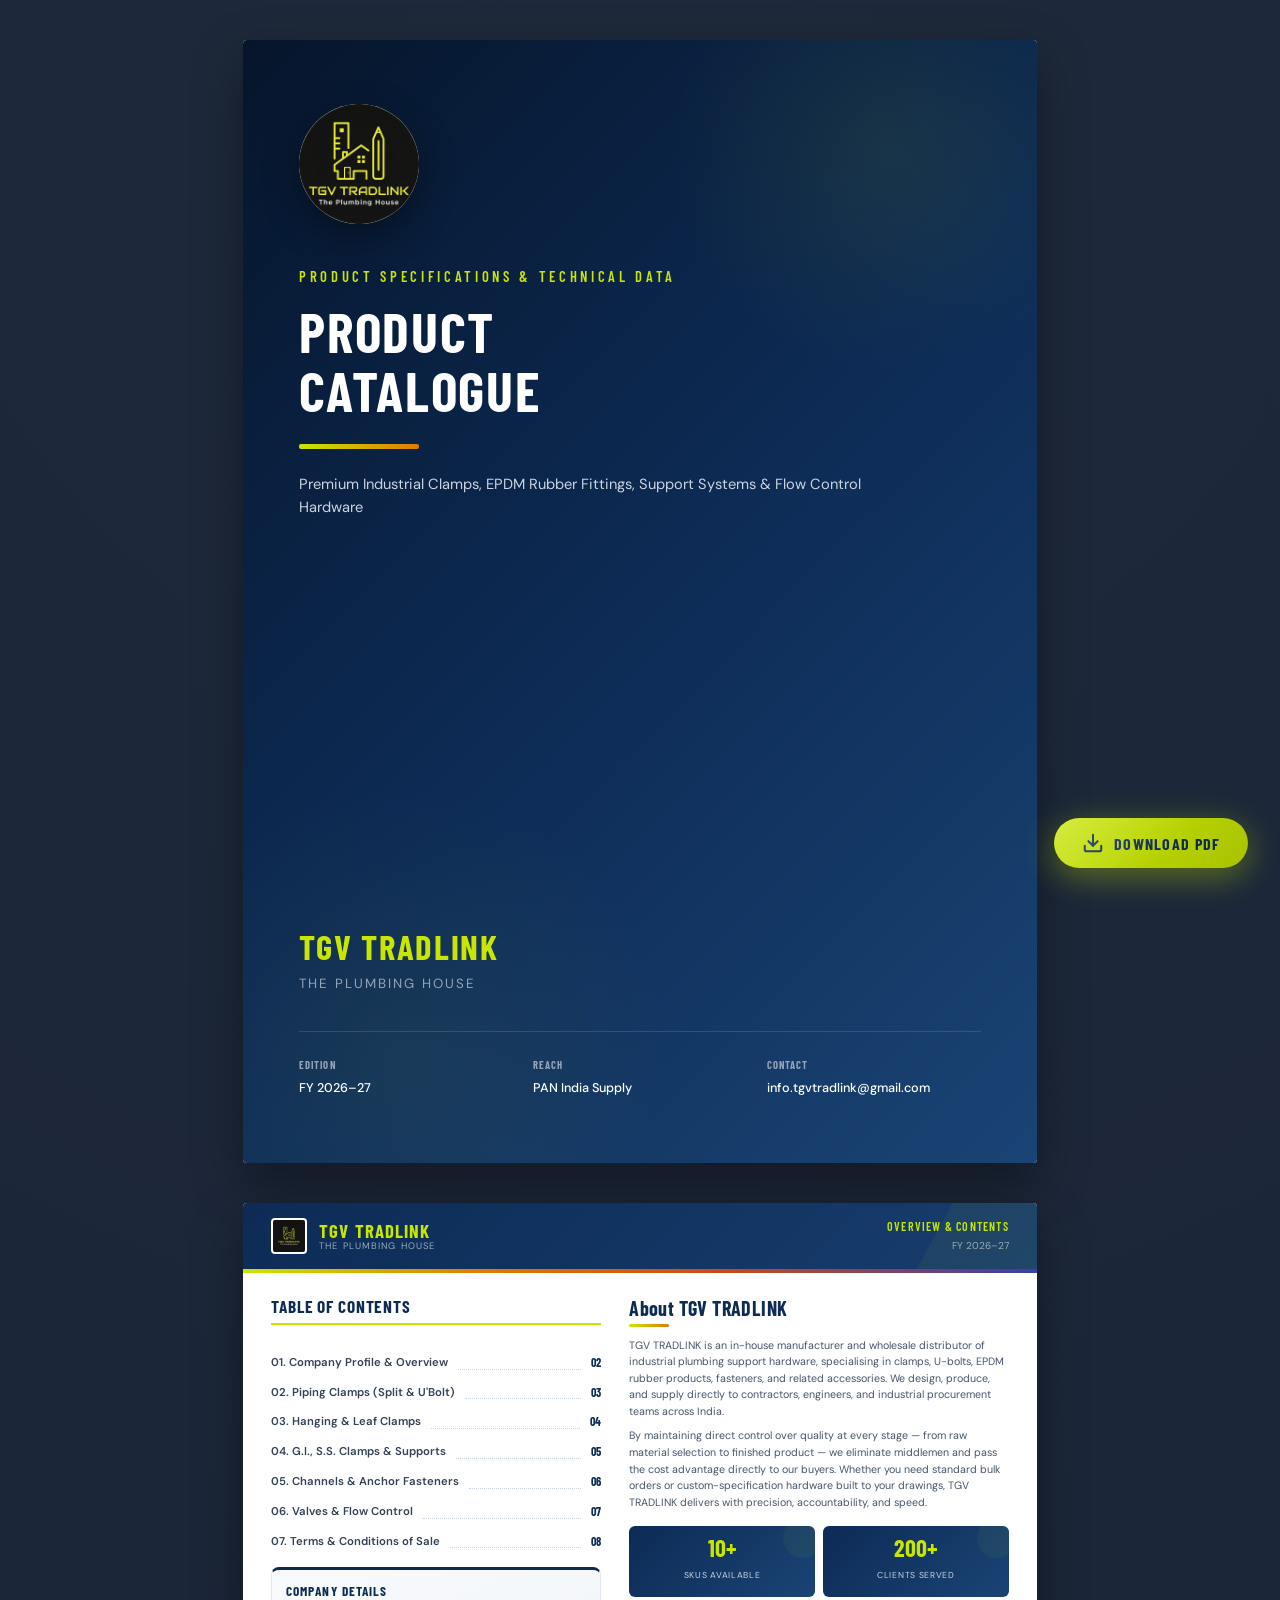
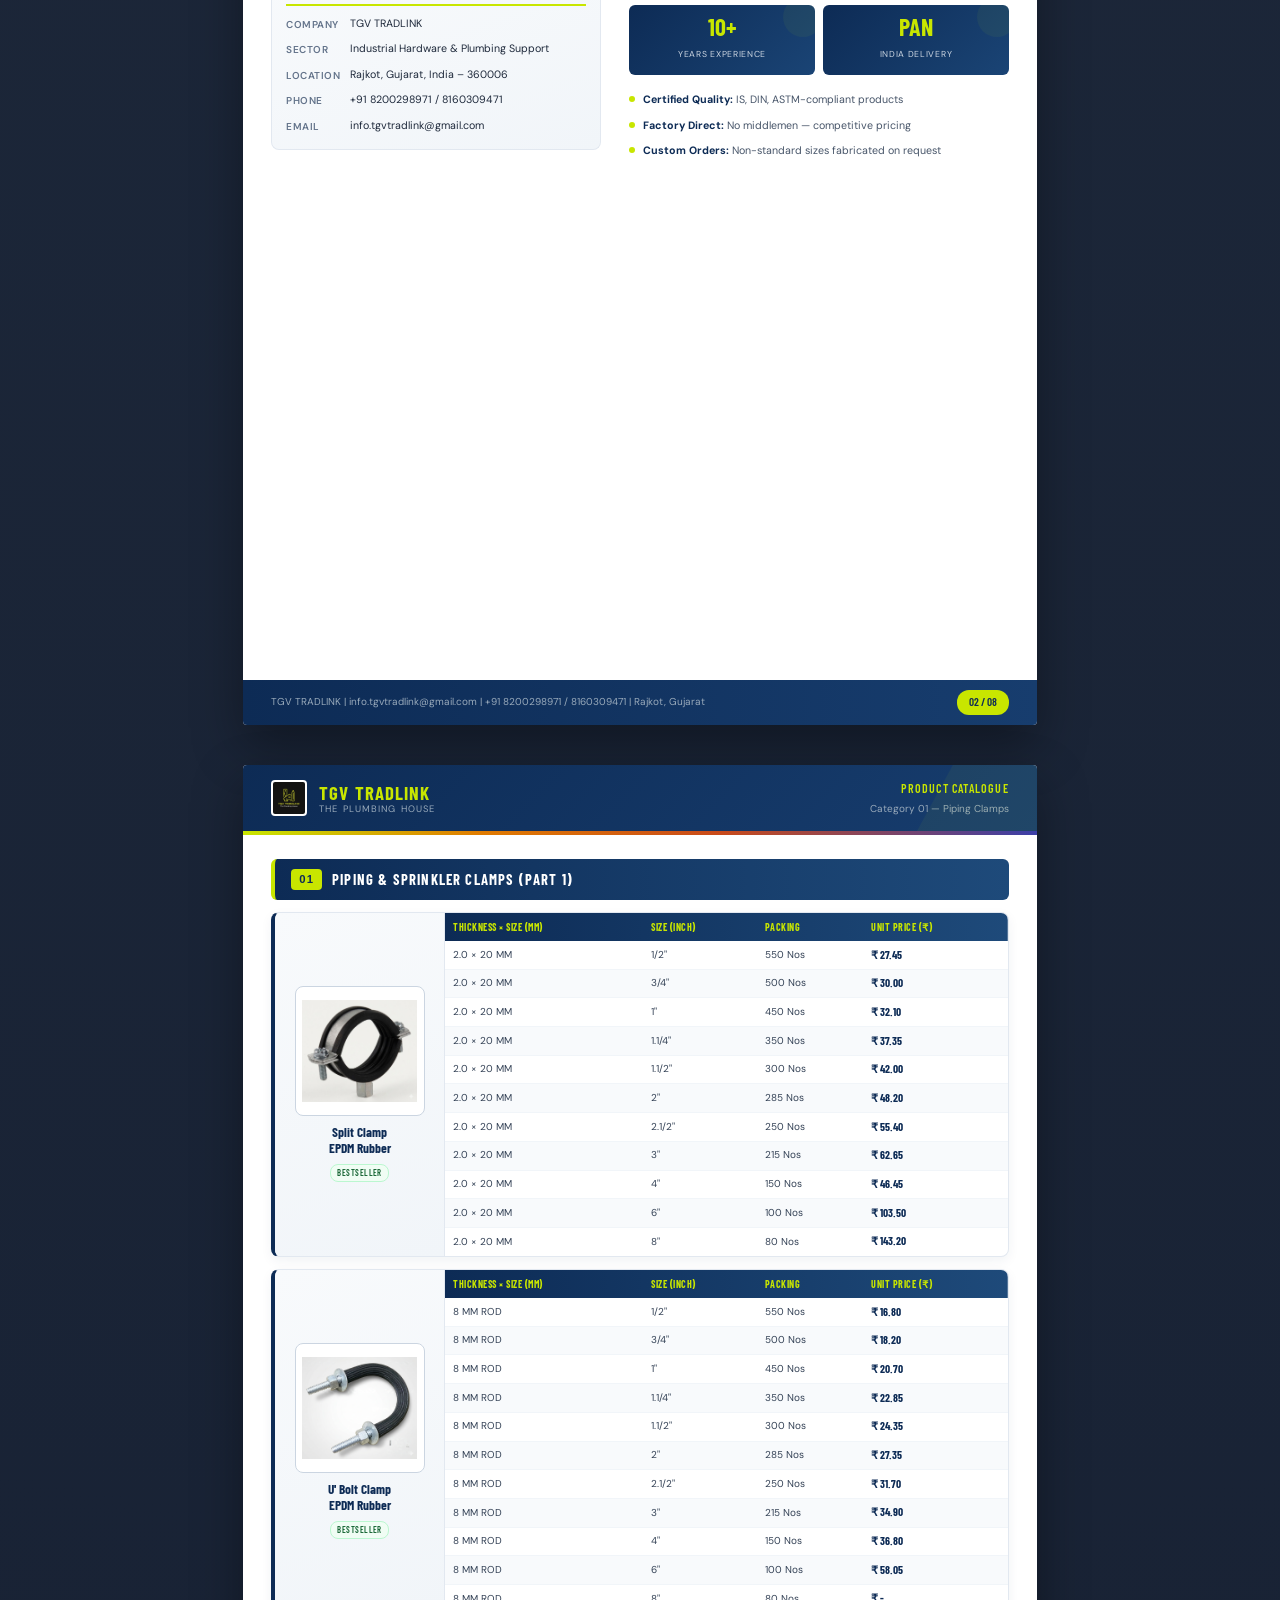
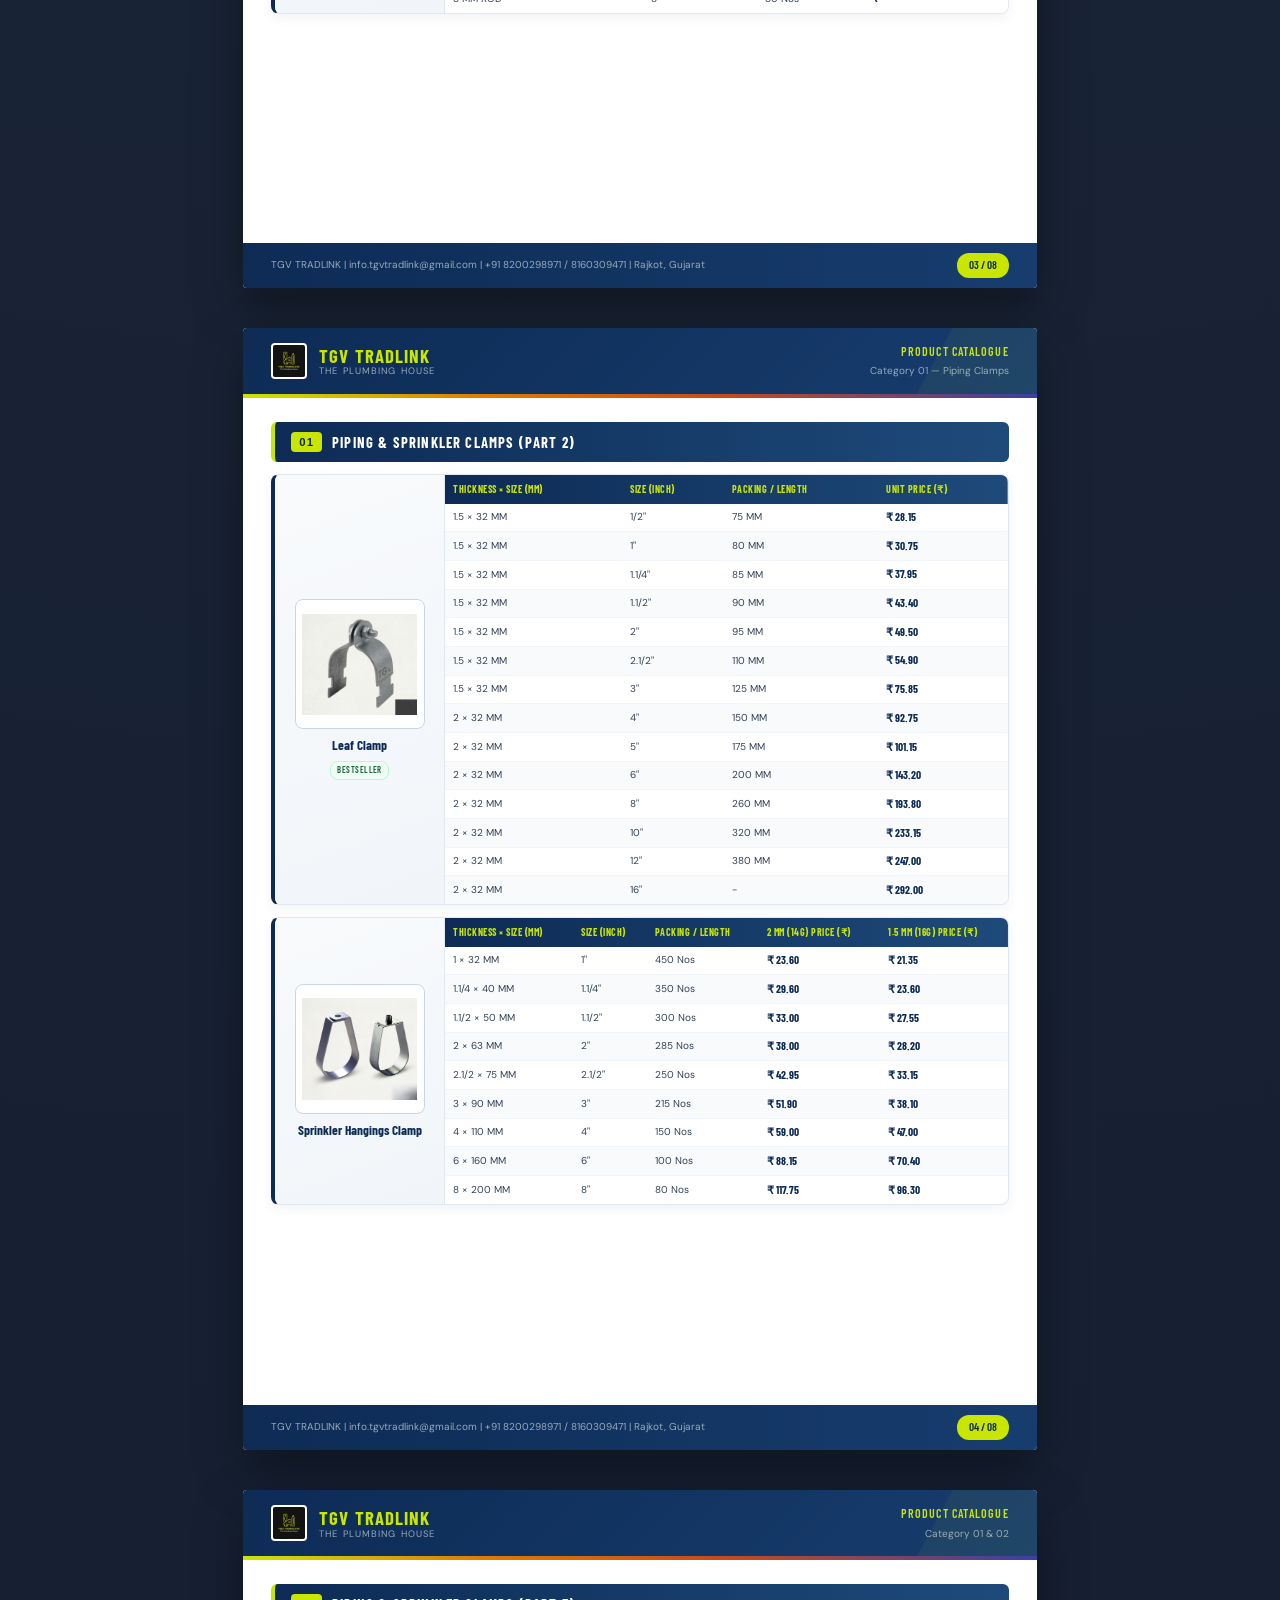
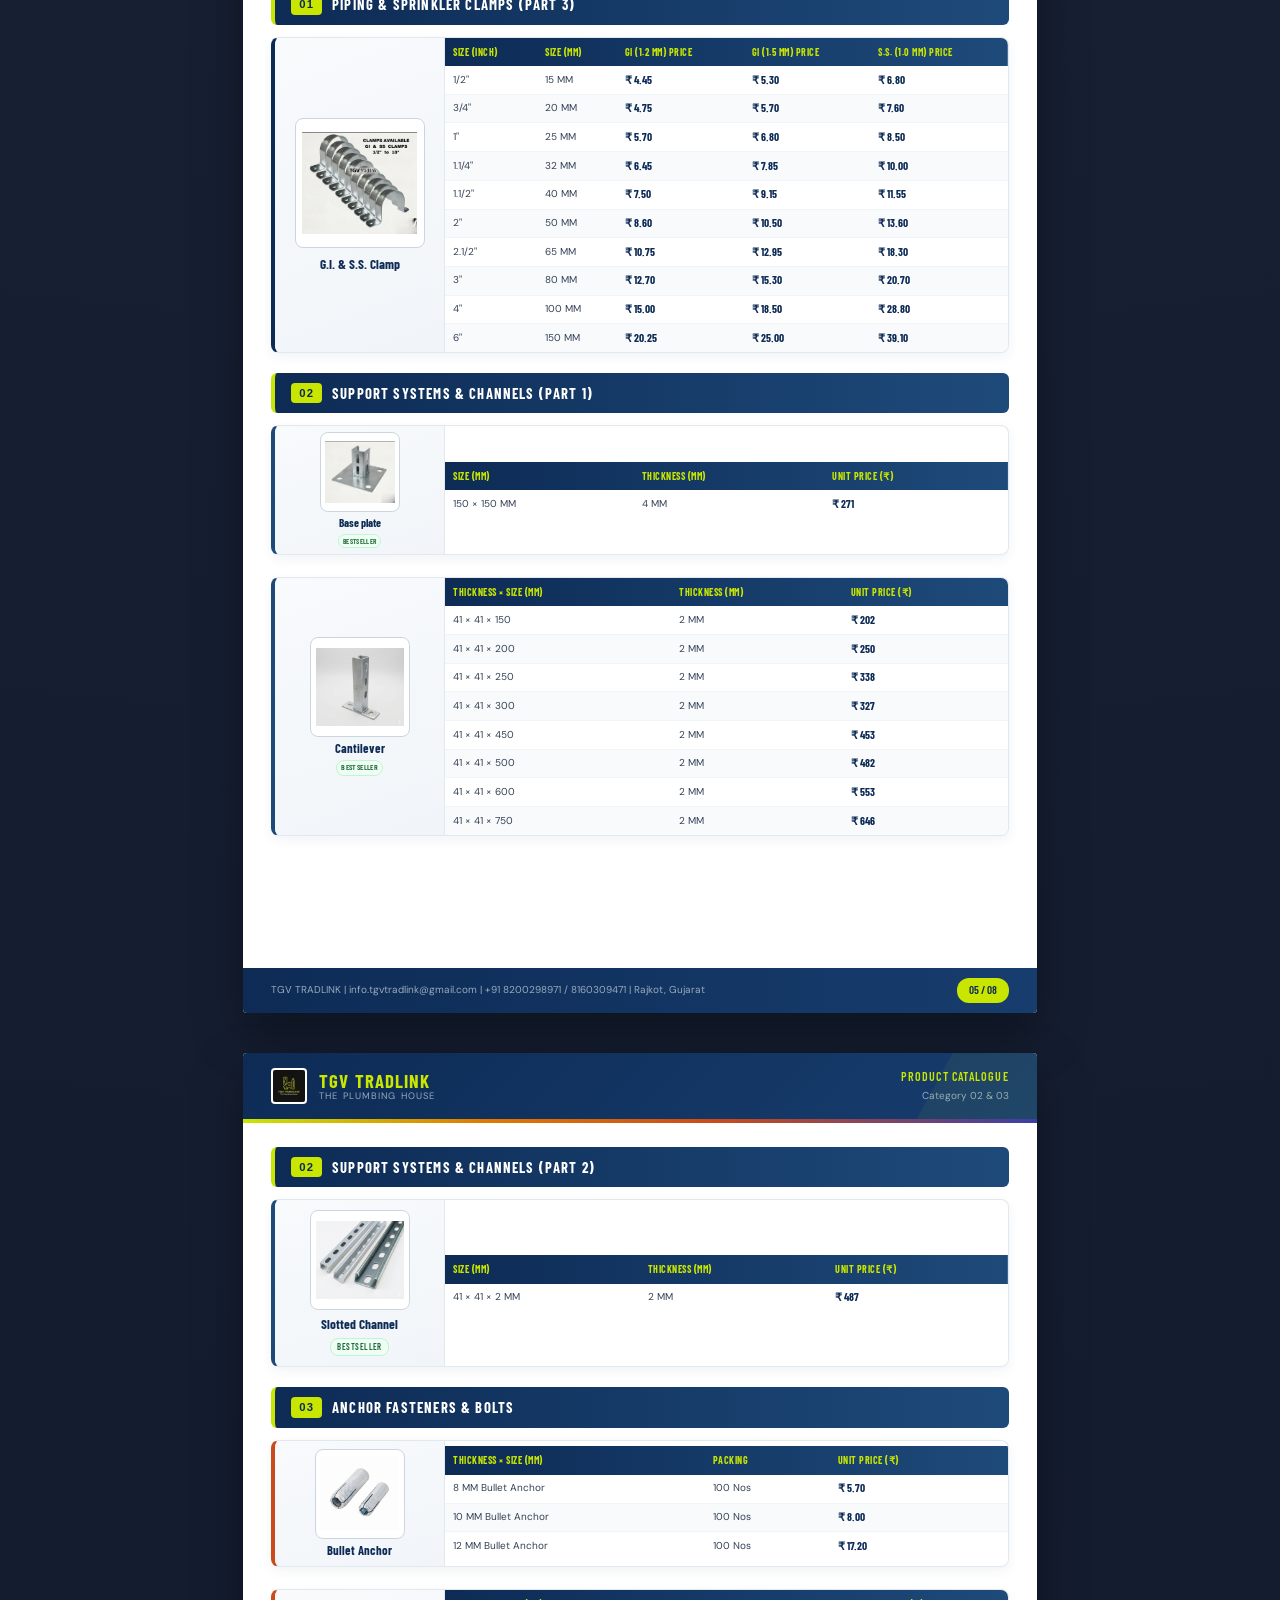
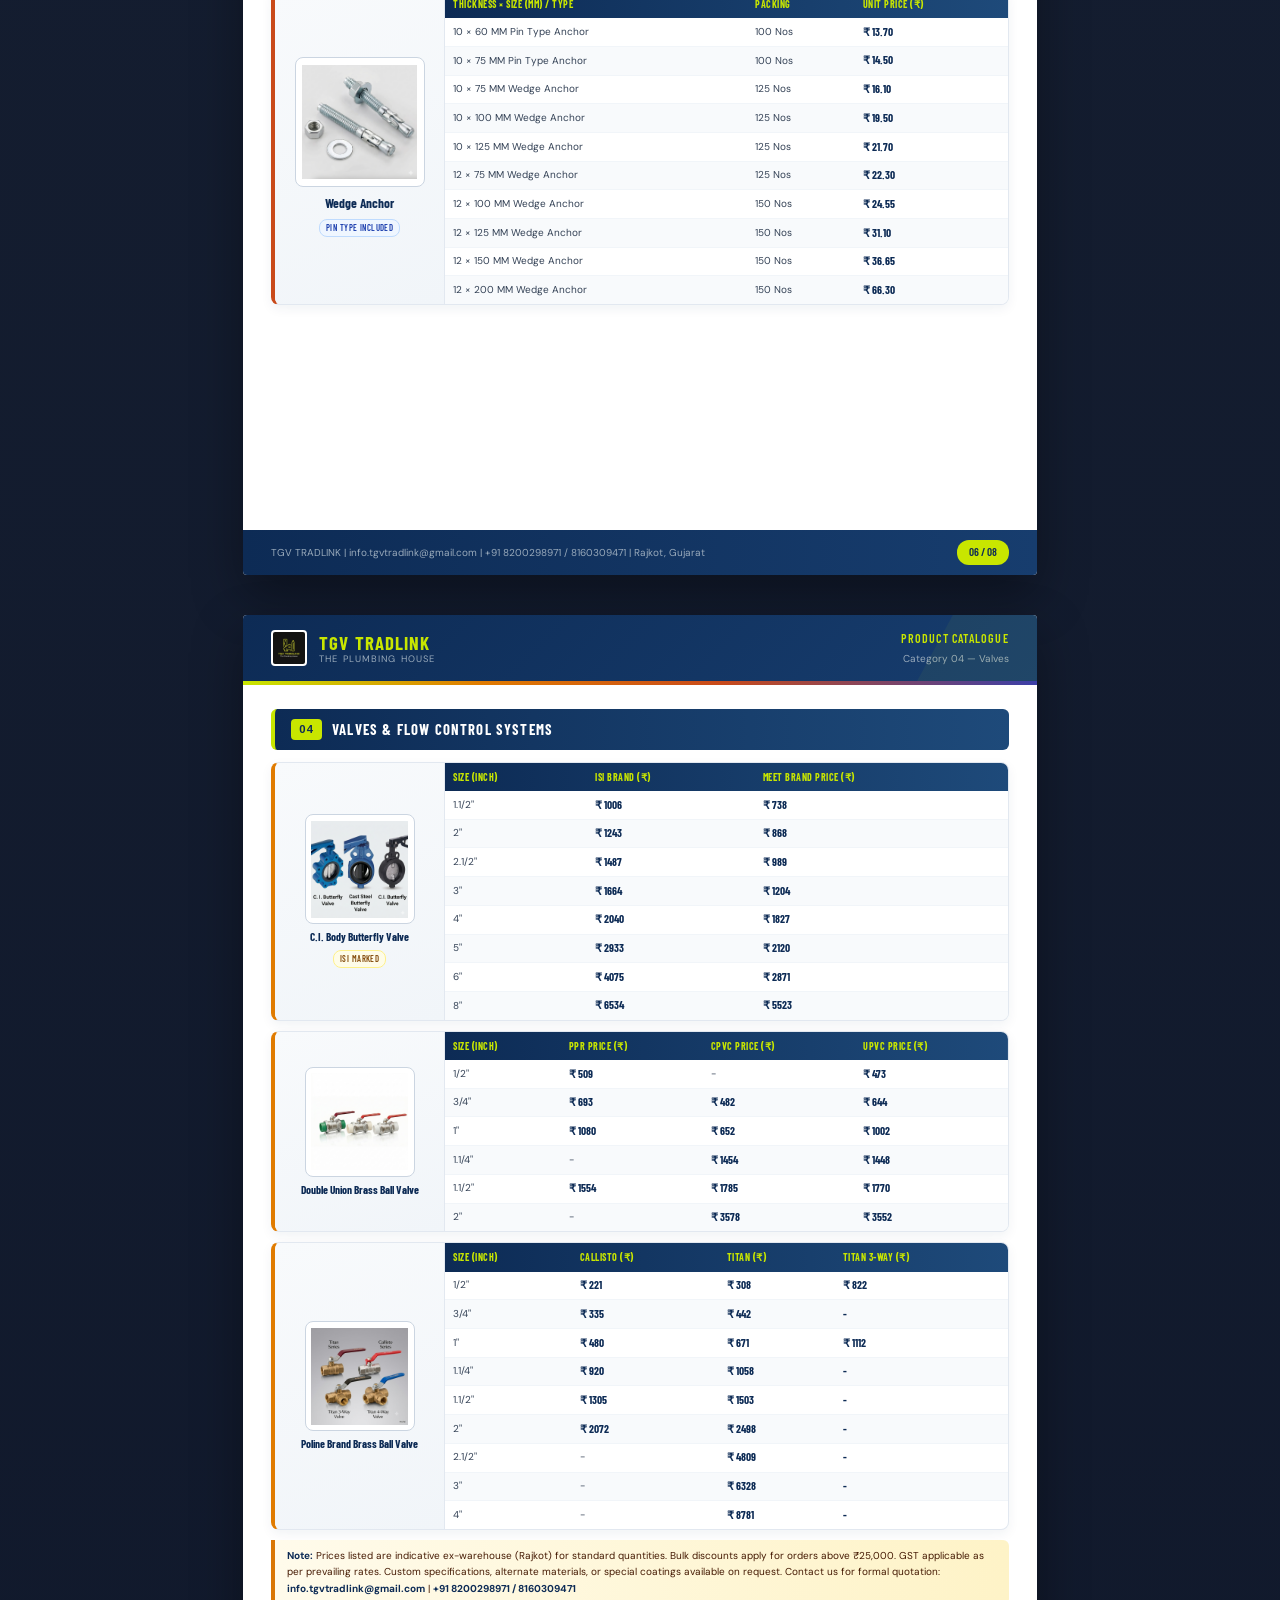
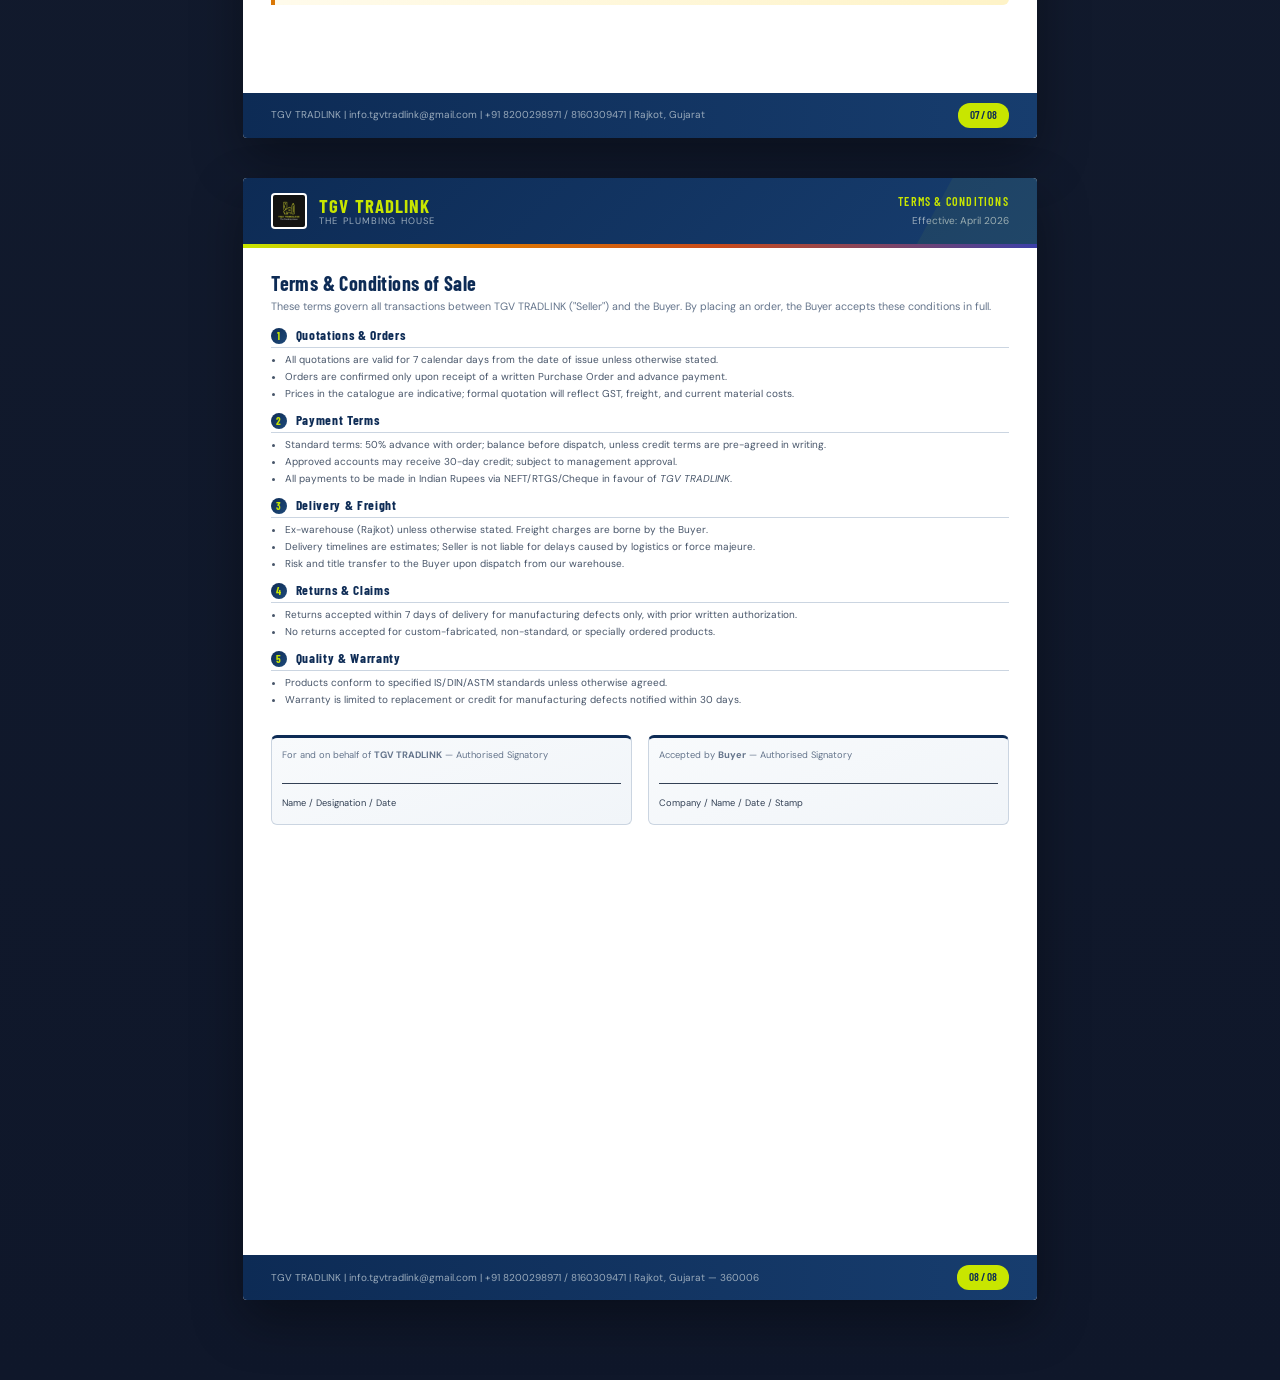
==== commit d36ab0c8: "new price list" ====
--- a/catalogue.html
+++ b/catalogue.html
@@ -235,17 +235,17 @@
                   </tr>
                 </thead>
                 <tbody>
-                  <tr><td>2.0 × 20 MM</td><td>1/2"</td><td>550 Nos</td><td class="price-cell">₹ 14.55</td></tr>
-                  <tr><td>2.0 × 20 MM</td><td>3/4"</td><td>500 Nos</td><td class="price-cell">₹ 15.90</td></tr>
-                  <tr><td>2.0 × 20 MM</td><td>1"</td><td>450 Nos</td><td class="price-cell">₹ 17.00</td></tr>
-                  <tr><td>2.0 × 20 MM</td><td>1.1/4"</td><td>350 Nos</td><td class="price-cell">₹ 19.80</td></tr>
-                  <tr><td>2.0 × 20 MM</td><td>1.1/2"</td><td>300 Nos</td><td class="price-cell">₹ 22.25</td></tr>
-                  <tr><td>2.0 × 20 MM</td><td>2"</td><td>285 Nos</td><td class="price-cell">₹ 25.55</td></tr>
-                  <tr><td>2.0 × 20 MM</td><td>2.1/2"</td><td>250 Nos</td><td class="price-cell">₹ 29.35</td></tr>
-                  <tr><td>2.0 × 20 MM</td><td>3"</td><td>215 Nos</td><td class="price-cell">₹ 33.20</td></tr>
-                  <tr><td>2.0 × 20 MM</td><td>4"</td><td>150 Nos</td><td class="price-cell">₹ 40.50</td></tr>
-                  <tr><td>2.0 × 20 MM</td><td>6"</td><td>100 Nos</td><td class="price-cell">₹ 54.85</td></tr>
-                  <tr><td>2.0 × 20 MM</td><td>8"</td><td>80 Nos</td><td class="price-cell">₹ 75.85</td></tr>
+                  <tr><td>2.0 × 20 MM</td><td>1/2"</td><td>550 Nos</td><td class="price-cell">₹ 27.45</td></tr>
+                  <tr><td>2.0 × 20 MM</td><td>3/4"</td><td>500 Nos</td><td class="price-cell">₹ 30.00</td></tr>
+                  <tr><td>2.0 × 20 MM</td><td>1"</td><td>450 Nos</td><td class="price-cell">₹ 32.10</td></tr>
+                  <tr><td>2.0 × 20 MM</td><td>1.1/4"</td><td>350 Nos</td><td class="price-cell">₹ 37.35</td></tr>
+                  <tr><td>2.0 × 20 MM</td><td>1.1/2"</td><td>300 Nos</td><td class="price-cell">₹ 42.00</td></tr>
+                  <tr><td>2.0 × 20 MM</td><td>2"</td><td>285 Nos</td><td class="price-cell">₹ 48.20</td></tr>
+                  <tr><td>2.0 × 20 MM</td><td>2.1/2"</td><td>250 Nos</td><td class="price-cell">₹ 55.40</td></tr>
+                  <tr><td>2.0 × 20 MM</td><td>3"</td><td>215 Nos</td><td class="price-cell">₹ 62.65</td></tr>
+                  <tr><td>2.0 × 20 MM</td><td>4"</td><td>150 Nos</td><td class="price-cell">₹ 46.45</td></tr>
+                  <tr><td>2.0 × 20 MM</td><td>6"</td><td>100 Nos</td><td class="price-cell">₹ 103.50</td></tr>
+                  <tr><td>2.0 × 20 MM</td><td>8"</td><td>80 Nos</td><td class="price-cell">₹ 143.20</td></tr>
                 </tbody>
               </table>
             </div>
@@ -271,16 +271,16 @@
                   </tr>
                 </thead>
                 <tbody>
-                  <tr><td>8 MM ROD</td><td>1/2"</td><td>550 Nos</td><td class="price-cell">₹ 8.90</td></tr>
-                  <tr><td>8 MM ROD</td><td>3/4"</td><td>500 Nos</td><td class="price-cell">₹ 9.65</td></tr>
-                  <tr><td>8 MM ROD</td><td>1"</td><td>450 Nos</td><td class="price-cell">₹ 10.95</td></tr>
-                  <tr><td>8 MM ROD</td><td>1.1/4"</td><td>350 Nos</td><td class="price-cell">₹ 12.10</td></tr>
-                  <tr><td>8 MM ROD</td><td>1.1/2"</td><td>300 Nos</td><td class="price-cell">₹ 12.90</td></tr>
-                  <tr><td>8 MM ROD</td><td>2"</td><td>285 Nos</td><td class="price-cell">₹ 14.50</td></tr>
-                  <tr><td>8 MM ROD</td><td>2.1/2"</td><td>250 Nos</td><td class="price-cell">₹ 16.80</td></tr>
-                  <tr><td>8 MM ROD</td><td>3"</td><td>215 Nos</td><td class="price-cell">₹ 18.50</td></tr>
-                  <tr><td>8 MM ROD</td><td>4"</td><td>150 Nos</td><td class="price-cell">₹ 19.50</td></tr>
-                  <tr><td>8 MM ROD</td><td>6"</td><td>100 Nos</td><td class="price-cell">₹ 30.75</td></tr>
+                  <tr><td>8 MM ROD</td><td>1/2"</td><td>550 Nos</td><td class="price-cell">₹ 16.80</td></tr>
+                  <tr><td>8 MM ROD</td><td>3/4"</td><td>500 Nos</td><td class="price-cell">₹ 18.20</td></tr>
+                  <tr><td>8 MM ROD</td><td>1"</td><td>450 Nos</td><td class="price-cell">₹ 20.70</td></tr>
+                  <tr><td>8 MM ROD</td><td>1.1/4"</td><td>350 Nos</td><td class="price-cell">₹ 22.85</td></tr>
+                  <tr><td>8 MM ROD</td><td>1.1/2"</td><td>300 Nos</td><td class="price-cell">₹ 24.35</td></tr>
+                  <tr><td>8 MM ROD</td><td>2"</td><td>285 Nos</td><td class="price-cell">₹ 27.35</td></tr>
+                  <tr><td>8 MM ROD</td><td>2.1/2"</td><td>250 Nos</td><td class="price-cell">₹ 31.70</td></tr>
+                  <tr><td>8 MM ROD</td><td>3"</td><td>215 Nos</td><td class="price-cell">₹ 34.90</td></tr>
+                  <tr><td>8 MM ROD</td><td>4"</td><td>150 Nos</td><td class="price-cell">₹ 36.80</td></tr>
+                  <tr><td>8 MM ROD</td><td>6"</td><td>100 Nos</td><td class="price-cell">₹ 58.05</td></tr>
                   <tr><td>8 MM ROD</td><td>8"</td><td>80 Nos</td><td class="price-cell">₹ -</td></tr>
                 </tbody>
               </table>
@@ -344,19 +344,20 @@
                   </tr>
                 </thead>
                 <tbody>
-                  <tr><td>1.5 × 32 MM</td><td>1/2"</td><td>75 MM</td><td class="price-cell">₹ 14.00</td></tr>
-                  <tr><td>1.5 × 32 MM</td><td>1"</td><td>80 MM</td><td class="price-cell">₹ 14.90</td></tr>
-                  <tr><td>1.5 × 32 MM</td><td>1.1/4"</td><td>85 MM</td><td class="price-cell">₹ 16.30</td></tr>
-                  <tr><td>1.5 × 32 MM</td><td>1.1/2"</td><td>90 MM</td><td class="price-cell">₹ 20.10</td></tr>
-                  <tr><td>1.5 × 32 MM</td><td>2"</td><td>95 MM</td><td class="price-cell">₹ 23.00</td></tr>
-                  <tr><td>1.5 × 32 MM</td><td>2.1/2"</td><td>110 MM</td><td class="price-cell">₹ 26.15</td></tr>
-                  <tr><td>1.5 × 32 MM</td><td>3"</td><td>125 MM</td><td class="price-cell">₹ 29.10</td></tr>
-                  <tr><td>2 × 32 MM</td><td>4"</td><td>150 MM</td><td class="price-cell">₹ 40.20</td></tr>
-                  <tr><td>2 × 32 MM</td><td>5"</td><td>175 MM</td><td class="price-cell">₹ 49.15</td></tr>
-                  <tr><td>2 × 32 MM</td><td>6"</td><td>200 MM</td><td class="price-cell">₹ 53.60</td></tr>
-                  <tr><td>2 × 32 MM</td><td>8"</td><td>260 MM</td><td class="price-cell">₹ 75.90</td></tr>
-                  <tr><td>2 × 32 MM</td><td>10"</td><td>320 MM</td><td class="price-cell">₹ 102.70</td></tr>
-                  <tr><td>2 × 32 MM</td><td>12"</td><td>380 MM</td><td class="price-cell">₹ 123.50</td></tr>
+                  <tr><td>1.5 × 32 MM</td><td>1/2"</td><td>75 MM</td><td class="price-cell">₹ 28.15</td></tr>
+                  <tr><td>1.5 × 32 MM</td><td>1"</td><td>80 MM</td><td class="price-cell">₹ 30.75</td></tr>
+                  <tr><td>1.5 × 32 MM</td><td>1.1/4"</td><td>85 MM</td><td class="price-cell">₹ 37.95</td></tr>
+                  <tr><td>1.5 × 32 MM</td><td>1.1/2"</td><td>90 MM</td><td class="price-cell">₹ 43.40</td></tr>
+                  <tr><td>1.5 × 32 MM</td><td>2"</td><td>95 MM</td><td class="price-cell">₹ 49.50</td></tr>
+                  <tr><td>1.5 × 32 MM</td><td>2.1/2"</td><td>110 MM</td><td class="price-cell">₹ 54.90</td></tr>
+                  <tr><td>1.5 × 32 MM</td><td>3"</td><td>125 MM</td><td class="price-cell">₹ 75.85</td></tr>
+                  <tr><td>2 × 32 MM</td><td>4"</td><td>150 MM</td><td class="price-cell">₹ 92.75</td></tr>
+                  <tr><td>2 × 32 MM</td><td>5"</td><td>175 MM</td><td class="price-cell">₹ 101.15</td></tr>
+                  <tr><td>2 × 32 MM</td><td>6"</td><td>200 MM</td><td class="price-cell">₹ 143.20</td></tr>
+                  <tr><td>2 × 32 MM</td><td>8"</td><td>260 MM</td><td class="price-cell">₹ 193.80</td></tr>
+                  <tr><td>2 × 32 MM</td><td>10"</td><td>320 MM</td><td class="price-cell">₹ 233.15</td></tr>
+                  <tr><td>2 × 32 MM</td><td>12"</td><td>380 MM</td><td class="price-cell">₹ 247.00</td></tr>
+                  <tr><td>2 × 32 MM</td><td>16"</td><td>-</td><td class="price-cell">₹ 292.00</td></tr>
                 </tbody>
               </table>
             </div>
@@ -382,15 +383,15 @@
                   </tr>
                 </thead>
                 <tbody>
-                  <tr><td>1 × 32 MM</td><td>1"</td><td>450 Nos</td><td class="price-cell">₹ 12.50</td><td class="price-cell">₹ 11.30</td></tr>
-                  <tr><td>1.1/4 × 40 MM</td><td>1.1/4"</td><td>350 Nos</td><td class="price-cell">₹ 15.65</td><td class="price-cell">₹ 12.50</td></tr>
-                  <tr><td>1.1/2 × 50 MM</td><td>1.1/2"</td><td>300 Nos</td><td class="price-cell">₹ 17.50</td><td class="price-cell">₹ 14.60</td></tr>
-                  <tr><td>2 × 63 MM</td><td>2"</td><td>285 Nos</td><td class="price-cell">₹ 20.15</td><td class="price-cell">₹ 14.95</td></tr>
-                  <tr><td>2.1/2 × 75 MM</td><td>2.1/2"</td><td>250 Nos</td><td class="price-cell">₹ 22.75</td><td class="price-cell">₹ 17.50</td></tr>
-                  <tr><td>3 × 90 MM</td><td>3"</td><td>215 Nos</td><td class="price-cell">₹ 27.50</td><td class="price-cell">₹ 20.15</td></tr>
-                  <tr><td>4 × 110 MM</td><td>4"</td><td>150 Nos</td><td class="price-cell">₹ 31.25</td><td class="price-cell">₹ 24.90</td></tr>
-                  <tr><td>6 × 160 MM</td><td>6"</td><td>100 Nos</td><td class="price-cell">₹ 46.70</td><td class="price-cell">₹ 37.30</td></tr>
-                  <tr><td>8 × 200 MM</td><td>8"</td><td>80 Nos</td><td class="price-cell">₹ 62.40</td><td class="price-cell">₹ 51.00</td></tr>
+                  <tr><td>1 × 32 MM</td><td>1"</td><td>450 Nos</td><td class="price-cell">₹ 23.60</td><td class="price-cell">₹ 21.35</td></tr>
+                  <tr><td>1.1/4 × 40 MM</td><td>1.1/4"</td><td>350 Nos</td><td class="price-cell">₹ 29.60</td><td class="price-cell">₹ 23.60</td></tr>
+                  <tr><td>1.1/2 × 50 MM</td><td>1.1/2"</td><td>300 Nos</td><td class="price-cell">₹ 33.00</td><td class="price-cell">₹ 27.55</td></tr>
+                  <tr><td>2 × 63 MM</td><td>2"</td><td>285 Nos</td><td class="price-cell">₹ 38.00</td><td class="price-cell">₹ 28.20</td></tr>
+                  <tr><td>2.1/2 × 75 MM</td><td>2.1/2"</td><td>250 Nos</td><td class="price-cell">₹ 42.95</td><td class="price-cell">₹ 33.15</td></tr>
+                  <tr><td>3 × 90 MM</td><td>3"</td><td>215 Nos</td><td class="price-cell">₹ 51.90</td><td class="price-cell">₹ 38.10</td></tr>
+                  <tr><td>4 × 110 MM</td><td>4"</td><td>150 Nos</td><td class="price-cell">₹ 59.00</td><td class="price-cell">₹ 47.00</td></tr>
+                  <tr><td>6 × 160 MM</td><td>6"</td><td>100 Nos</td><td class="price-cell">₹ 88.15</td><td class="price-cell">₹ 70.40</td></tr>
+                  <tr><td>8 × 200 MM</td><td>8"</td><td>80 Nos</td><td class="price-cell">₹ 117.75</td><td class="price-cell">₹ 96.30</td></tr>
                 </tbody>
               </table>
             </div>
@@ -454,16 +455,16 @@
                   </tr>
                 </thead>
                 <tbody>
-                  <tr><td>1/2"</td><td>15 MM</td><td class="price-cell">₹ 2.35</td><td class="price-cell">₹ 2.80</td><td class="price-cell">₹ 3.60</td></tr>
-                  <tr><td>3/4"</td><td>20 MM</td><td class="price-cell">₹ 2.50</td><td class="price-cell">₹ 3.00</td><td class="price-cell">₹ 4.00</td></tr>
-                  <tr><td>1"</td><td>25 MM</td><td class="price-cell">₹ 3.00</td><td class="price-cell">₹ 3.60</td><td class="price-cell">₹ 4.50</td></tr>
-                  <tr><td>1.1/4"</td><td>32 MM</td><td class="price-cell">₹ 3.40</td><td class="price-cell">₹ 4.15</td><td class="price-cell">₹ 5.30</td></tr>
-                  <tr><td>1.1/2"</td><td>40 MM</td><td class="price-cell">₹ 3.95</td><td class="price-cell">₹ 4.85</td><td class="price-cell">₹ 6.10</td></tr>
-                  <tr><td>2"</td><td>50 MM</td><td class="price-cell">₹ 4.55</td><td class="price-cell">₹ 5.55</td><td class="price-cell">₹ 7.20</td></tr>
-                  <tr><td>2.1/2"</td><td>65 MM</td><td class="price-cell">₹ 5.70</td><td class="price-cell">₹ 6.85</td><td class="price-cell">₹ 9.70</td></tr>
-                  <tr><td>3"</td><td>80 MM</td><td class="price-cell">₹ 6.70</td><td class="price-cell">₹ 8.10</td><td class="price-cell">₹ 10.95</td></tr>
-                  <tr><td>4"</td><td>100 MM</td><td class="price-cell">₹ 7.95</td><td class="price-cell">₹ 9.80</td><td class="price-cell">₹ 15.25</td></tr>
-                  <tr><td>6"</td><td>150 MM</td><td class="price-cell">₹ 10.70</td><td class="price-cell">₹ 13.25</td><td class="price-cell">₹ 20.70</td></tr>
+                  <tr><td>1/2"</td><td>15 MM</td><td class="price-cell">₹ 4.45</td><td class="price-cell">₹ 5.30</td><td class="price-cell">₹ 6.80</td></tr>
+                  <tr><td>3/4"</td><td>20 MM</td><td class="price-cell">₹ 4.75</td><td class="price-cell">₹ 5.70</td><td class="price-cell">₹ 7.60</td></tr>
+                  <tr><td>1"</td><td>25 MM</td><td class="price-cell">₹ 5.70</td><td class="price-cell">₹ 6.80</td><td class="price-cell">₹ 8.50</td></tr>
+                  <tr><td>1.1/4"</td><td>32 MM</td><td class="price-cell">₹ 6.45</td><td class="price-cell">₹ 7.85</td><td class="price-cell">₹ 10.00</td></tr>
+                  <tr><td>1.1/2"</td><td>40 MM</td><td class="price-cell">₹ 7.50</td><td class="price-cell">₹ 9.15</td><td class="price-cell">₹ 11.55</td></tr>
+                  <tr><td>2"</td><td>50 MM</td><td class="price-cell">₹ 8.60</td><td class="price-cell">₹ 10.50</td><td class="price-cell">₹ 13.60</td></tr>
+                  <tr><td>2.1/2"</td><td>65 MM</td><td class="price-cell">₹ 10.75</td><td class="price-cell">₹ 12.95</td><td class="price-cell">₹ 18.30</td></tr>
+                  <tr><td>3"</td><td>80 MM</td><td class="price-cell">₹ 12.70</td><td class="price-cell">₹ 15.30</td><td class="price-cell">₹ 20.70</td></tr>
+                  <tr><td>4"</td><td>100 MM</td><td class="price-cell">₹ 15.00</td><td class="price-cell">₹ 18.50</td><td class="price-cell">₹ 28.80</td></tr>
+                  <tr><td>6"</td><td>150 MM</td><td class="price-cell">₹ 20.25</td><td class="price-cell">₹ 25.00</td><td class="price-cell">₹ 39.10</td></tr>
                 </tbody>
               </table>
             </div>
@@ -490,12 +491,13 @@
               <table class="product-sizes-table">
                 <thead>
                   <tr>
-                    <th>Thickness × Size (MM)</th>
+                    <th>Size (MM)</th>
+                    <th>Thickness (MM)</th>
                     <th>Unit Price (₹)</th>
                   </tr>
                 </thead>
                 <tbody>
-                  <tr><td>4 × 150 × 150 MM</td><td class="price-cell">₹ 271</td></tr>
+                  <tr><td>150 × 150 MM</td><td>4 MM</td><td class="price-cell">₹ 271</td></tr>
                 </tbody>
               </table>
             </div>
@@ -515,17 +517,19 @@
                 <thead>
                   <tr>
                     <th>Thickness × Size (MM)</th>
+                     <th>Thickness (MM)</th>
                     <th>Unit Price (₹)</th>
                   </tr>
                 </thead>
                 <tbody>
-                  <tr><td>2 × 41 × 41 × 150 MM</td><td class="price-cell">₹ 107</td></tr>
-                  <tr><td>2 × 41 × 41 × 200 MM</td><td class="price-cell">₹ 132</td></tr>
-                  <tr><td>2 × 41 × 41 × 250 MM</td><td class="price-cell">₹ 178</td></tr>
-                  <tr><td>2 × 41 × 41 × 300 MM</td><td class="price-cell">₹ 172</td></tr>
-                  <tr><td>2 × 41 × 41 × 450 MM</td><td class="price-cell">₹ 238</td></tr>
-                  <tr><td>2 × 41 × 41 × 600 MM</td><td class="price-cell">₹ 291</td></tr>
-                  <tr><td>2 × 41 × 41 × 750 MM</td><td class="price-cell">₹ 341</td></tr>
+                  <tr><td>41 × 41 × 150</td><td>2 MM</td><td class="price-cell">₹ 202</td></tr>
+                  <tr><td>41 × 41 × 200</td><td>2 MM</td><td class="price-cell">₹ 250</td></tr>
+                  <tr><td>41 × 41 × 250</td><td>2 MM</td><td class="price-cell">₹ 338</td></tr>
+                  <tr><td>41 × 41 × 300</td><td>2 MM</td><td class="price-cell">₹ 327</td></tr>
+                  <tr><td>41 × 41 × 450</td><td>2 MM</td><td class="price-cell">₹ 453</td></tr>
+                  <tr><td>41 × 41 × 500</td><td>2 MM</td><td class="price-cell">₹ 482</td></tr>
+                  <tr><td>41 × 41 × 600</td><td>2 MM</td><td class="price-cell">₹ 553</td></tr>
+                  <tr><td>41 × 41 × 750</td><td>2 MM</td><td class="price-cell">₹ 646</td></tr>
                 </tbody>
               </table>
             </div>
@@ -582,12 +586,13 @@
               <table class="product-sizes-table">
                 <thead>
                   <tr>
-                    <th>Thickness × Size (MM)</th>
+                    <th>Size (MM)</th>
+                    <th>Thickness (MM)</th>
                     <th>Unit Price (₹)</th>
                   </tr>
                 </thead>
                 <tbody>
-                  <tr><td>2 × 41 × 41 × 2 MM (Slotted Channel)</td><td class="price-cell">₹ 256</td></tr>
+                  <tr><td>41 × 41 × 2 MM</td><td>2 MM</td><td class="price-cell">₹ 487</td></tr>
                 </tbody>
               </table>
             </div>
@@ -619,9 +624,9 @@
                   </tr>
                 </thead>
                 <tbody>
-                  <tr><td>8 MM Bullet Anchor</td><td>100 Nos</td><td class="price-cell">₹ 3.00</td></tr>
-                  <tr><td>10 MM Bullet Anchor</td><td>100 Nos</td><td class="price-cell">₹ 4.25</td></tr>
-                  <tr><td>12 MM Bullet Anchor</td><td>100 Nos</td><td class="price-cell">₹ 9.10</td></tr>
+                  <tr><td>8 MM Bullet Anchor</td><td>100 Nos</td><td class="price-cell">₹ 5.70</td></tr>
+                  <tr><td>10 MM Bullet Anchor</td><td>100 Nos</td><td class="price-cell">₹ 8.00</td></tr>
+                  <tr><td>12 MM Bullet Anchor</td><td>100 Nos</td><td class="price-cell">₹ 17.20</td></tr>
                 </tbody>
               </table>
             </div>
@@ -646,16 +651,16 @@
                   </tr>
                 </thead>
                 <tbody>
-                  <tr><td>10 × 60 MM Pin Type Anchor</td><td>100 Nos</td><td class="price-cell">₹ 7.25</td></tr>
-                  <tr><td>10 × 75 MM Pin Type Anchor</td><td>100 Nos</td><td class="price-cell">₹ 7.65</td></tr>
-                  <tr><td>10 × 75 MM Wedge Anchor</td><td>125 Nos</td><td class="price-cell">₹ 8.50</td></tr>
-                  <tr><td>10 × 100 MM Wedge Anchor</td><td>125 Nos</td><td class="price-cell">₹ 10.30</td></tr>
-                  <tr><td>10 × 125 MM Wedge Anchor</td><td>125 Nos</td><td class="price-cell">₹ 11.50</td></tr>
-                  <tr><td>12 × 75 MM Wedge Anchor</td><td>125 Nos</td><td class="price-cell">₹ 11.80</td></tr>
-                  <tr><td>12 × 100 MM Wedge Anchor</td><td>150 Nos</td><td class="price-cell">₹ 13.00</td></tr>
-                  <tr><td>12 × 125 MM Wedge Anchor</td><td>150 Nos</td><td class="price-cell">₹ 16.45</td></tr>
-                  <tr><td>12 × 150 MM Wedge Anchor</td><td>150 Nos</td><td class="price-cell">₹ 19.40</td></tr>
-                  <tr><td>12 × 200 MM Wedge Anchor</td><td>150 Nos</td><td class="price-cell">₹ 35.10</td></tr>
+                  <tr><td>10 × 60 MM Pin Type Anchor</td><td>100 Nos</td><td class="price-cell">₹ 13.70</td></tr>
+                  <tr><td>10 × 75 MM Pin Type Anchor</td><td>100 Nos</td><td class="price-cell">₹ 14.50</td></tr>
+                  <tr><td>10 × 75 MM Wedge Anchor</td><td>125 Nos</td><td class="price-cell">₹ 16.10</td></tr>
+                  <tr><td>10 × 100 MM Wedge Anchor</td><td>125 Nos</td><td class="price-cell">₹ 19.50</td></tr>
+                  <tr><td>10 × 125 MM Wedge Anchor</td><td>125 Nos</td><td class="price-cell">₹ 21.70</td></tr>
+                  <tr><td>12 × 75 MM Wedge Anchor</td><td>125 Nos</td><td class="price-cell">₹ 22.30</td></tr>
+                  <tr><td>12 × 100 MM Wedge Anchor</td><td>150 Nos</td><td class="price-cell">₹ 24.55</td></tr>
+                  <tr><td>12 × 125 MM Wedge Anchor</td><td>150 Nos</td><td class="price-cell">₹ 31.10</td></tr>
+                  <tr><td>12 × 150 MM Wedge Anchor</td><td>150 Nos</td><td class="price-cell">₹ 36.65</td></tr>
+                  <tr><td>12 × 200 MM Wedge Anchor</td><td>150 Nos</td><td class="price-cell">₹ 66.30</td></tr>
                 </tbody>
               </table>
             </div>
@@ -711,19 +716,19 @@
                 <thead>
                   <tr>
                     <th>Size (Inch)</th>
-                    <th>Poline Brand Price (₹)</th>
+                    <th>ISI Brand (₹)</th>
                     <th>Meet Brand Price (₹)</th>
                   </tr>
                 </thead>
                 <tbody>
-                  <tr><td>1.1/2"</td><td class="price-cell">₹ 819</td><td class="price-cell">₹ 695</td></tr>
-                  <tr><td>2"</td><td class="price-cell">₹ 1031</td><td class="price-cell">₹ 816</td></tr>
-                  <tr><td>2.1/2"</td><td class="price-cell">₹ 1230</td><td class="price-cell">₹ 932</td></tr>
-                  <tr><td>3"</td><td class="price-cell">₹ 1354</td><td class="price-cell">₹ 1135</td></tr>
-                  <tr><td>4"</td><td class="price-cell">₹ 1919</td><td class="price-cell">₹ 1721</td></tr>
-                  <tr><td>5"</td><td class="price-cell">₹ 2415</td><td class="price-cell">₹ 1998</td></tr>
-                  <tr><td>6"</td><td class="price-cell">₹ 3285</td><td class="price-cell">₹ 2706</td></tr>
-                  <tr><td>8"</td><td class="price-cell">₹ 5283</td><td class="price-cell">₹ 5205</td></tr>
+                  <tr><td>1.1/2"</td><td class="price-cell">₹ 1006</td><td class="price-cell">₹ 738</td></tr>
+                  <tr><td>2"</td><td class="price-cell">₹ 1243</td><td class="price-cell">₹ 868</td></tr>
+                  <tr><td>2.1/2"</td><td class="price-cell">₹ 1487</td><td class="price-cell">₹ 989</td></tr>
+                  <tr><td>3"</td><td class="price-cell">₹ 1664</td><td class="price-cell">₹ 1204</td></tr>
+                  <tr><td>4"</td><td class="price-cell">₹ 2040</td><td class="price-cell">₹ 1827</td></tr>
+                  <tr><td>5"</td><td class="price-cell">₹ 2933</td><td class="price-cell">₹ 2120</td></tr>
+                  <tr><td>6"</td><td class="price-cell">₹ 4075</td><td class="price-cell">₹ 2871</td></tr>
+                  <tr><td>8"</td><td class="price-cell">₹ 6534</td><td class="price-cell">₹ 5523</td></tr>
                 </tbody>
               </table>
             </div>
@@ -748,12 +753,45 @@
                   </tr>
                 </thead>
                 <tbody>
-                  <tr><td>1/2"</td><td class="price-cell">₹ 416</td><td>-</td><td class="price-cell">₹ 398</td></tr>
-                  <tr><td>3/4"</td><td class="price-cell">₹ 565</td><td class="price-cell">₹ 404</td><td class="price-cell">₹ 541</td></tr>
-                  <tr><td>1"</td><td class="price-cell">₹ 882</td><td class="price-cell">₹ 475</td><td class="price-cell">₹ 839</td></tr>
-                  <tr><td>1.1/4"</td><td>-</td><td class="price-cell">₹ 1224</td><td class="price-cell">₹ 1218</td></tr>
-                  <tr><td>1.1/2"</td><td class="price-cell">₹ 1277</td><td class="price-cell">₹ 1485</td><td class="price-cell">₹ 1478</td></tr>
-                  <tr><td>2"</td><td>-</td><td class="price-cell">₹ 2975</td><td class="price-cell">₹ 2969</td></tr>
+                  <tr><td>1/2"</td><td class="price-cell">₹ 509</td><td>-</td><td class="price-cell">₹ 473</td></tr>
+                  <tr><td>3/4"</td><td class="price-cell">₹ 693</td><td class="price-cell">₹ 482</td><td class="price-cell">₹ 644</td></tr>
+                  <tr><td>1"</td><td class="price-cell">₹ 1080</td><td class="price-cell">₹ 652</td><td class="price-cell">₹ 1002</td></tr>
+                  <tr><td>1.1/4"</td><td>-</td><td class="price-cell">₹ 1454</td><td class="price-cell">₹ 1448</td></tr>
+                  <tr><td>1.1/2"</td><td class="price-cell">₹ 1554</td><td class="price-cell">₹ 1785</td><td class="price-cell">₹ 1770</td></tr>
+                  <tr><td>2"</td><td>-</td><td class="price-cell">₹ 3578</td><td class="price-cell">₹ 3552</td></tr>
+                </tbody>
+              </table>
+            </div>
+          </div>
+
+          <!-- Product 13 -->
+          <div class="product-card-row strip-amber">
+            <div class="product-card-left" style="padding: 10px; gap: 6px;">
+              <div class="big-img-wrap" style="width: 110px; height: 110px;">
+                <img src="images/products/Poline-Brand-Brass-Ball-Valve.png" alt="Poline-Brand-Brass-Ball-Valve">
+              </div>
+              <div class="prod-name-label" style="font-size: 8.5pt;">Poline Brand Brass Ball Valve</div>
+            </div>
+            <div class="product-card-right">
+              <table class="product-sizes-table">
+                <thead>
+                  <tr>
+                    <th>Size (Inch)</th>
+                    <th>Callisto (₹)</th>
+                    <th>Titan (₹)</th>
+                    <th>Titan 3-way (₹)</th>
+                  </tr>
+                </thead>
+                <tbody>
+                  <tr><td>1/2"</td><td class="price-cell">₹ 221</td><td class="price-cell">₹ 308</td><td class="price-cell">₹ 822</td></tr>
+                  <tr><td>3/4"</td><td class="price-cell">₹ 335</td><td class="price-cell">₹ 442</td><td class="price-cell">-</td></tr>
+                  <tr><td>1"</td><td class="price-cell">₹ 480</td><td class="price-cell">₹ 671</td><td class="price-cell">₹ 1112</td></tr>
+                  <tr><td>1.1/4"</td><td class="price-cell">₹ 920</td><td class="price-cell">₹ 1058</td><td class="price-cell">-</td></tr>
+                  <tr><td>1.1/2"</td><td class="price-cell">₹ 1305</td><td class="price-cell">₹ 1503</td><td class="price-cell">-</td></tr>
+                  <tr><td>2"</td><td class="price-cell">₹ 2072</td><td class="price-cell">₹ 2498</td><td class="price-cell">-</td></tr>
+                  <tr><td>2.1/2"</td><td>-</td><td class="price-cell">₹ 4809</td><td class="price-cell">-</td></tr>
+                  <tr><td>3"</td><td>-</td><td class="price-cell">₹ 6328</td><td class="price-cell">-</td></tr>
+                  <tr><td>4"</td><td>-</td><td class="price-cell">₹ 8781</td><td class="price-cell">-</td></tr>
                 </tbody>
               </table>
             </div>
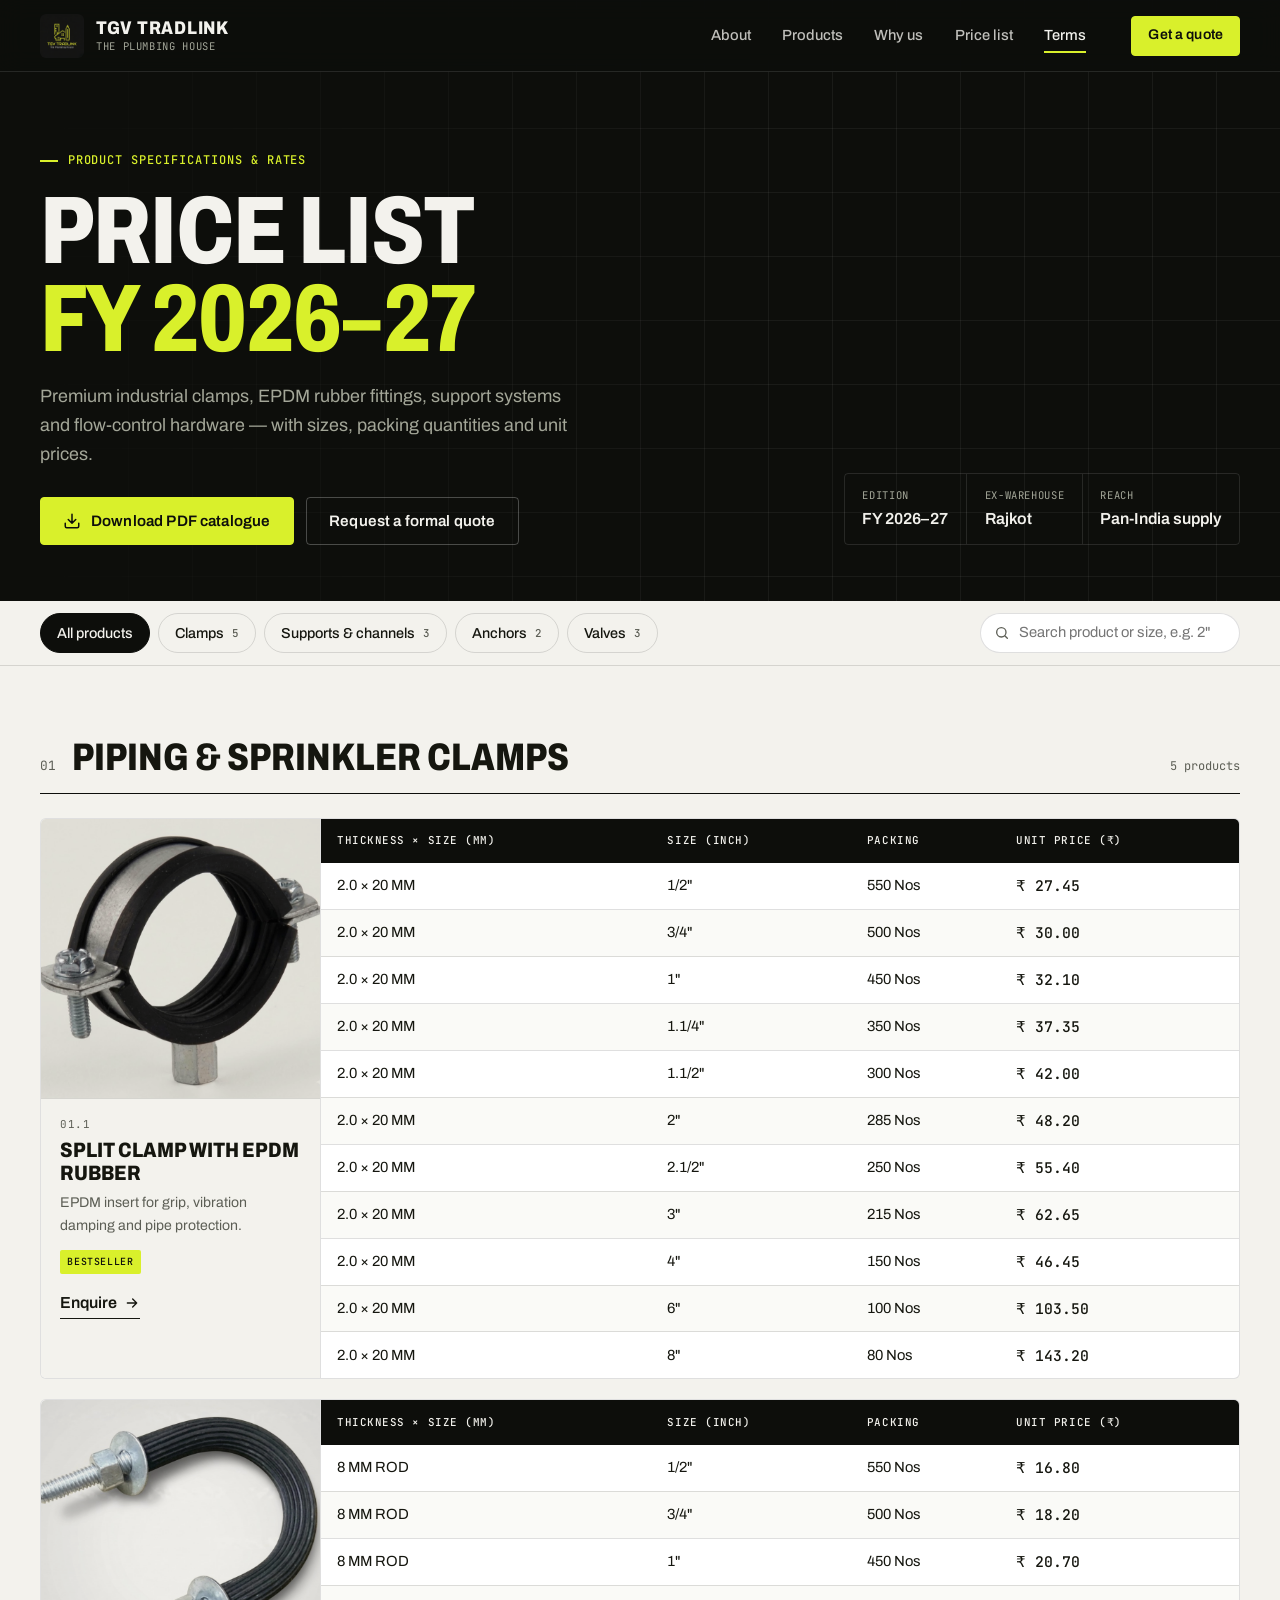
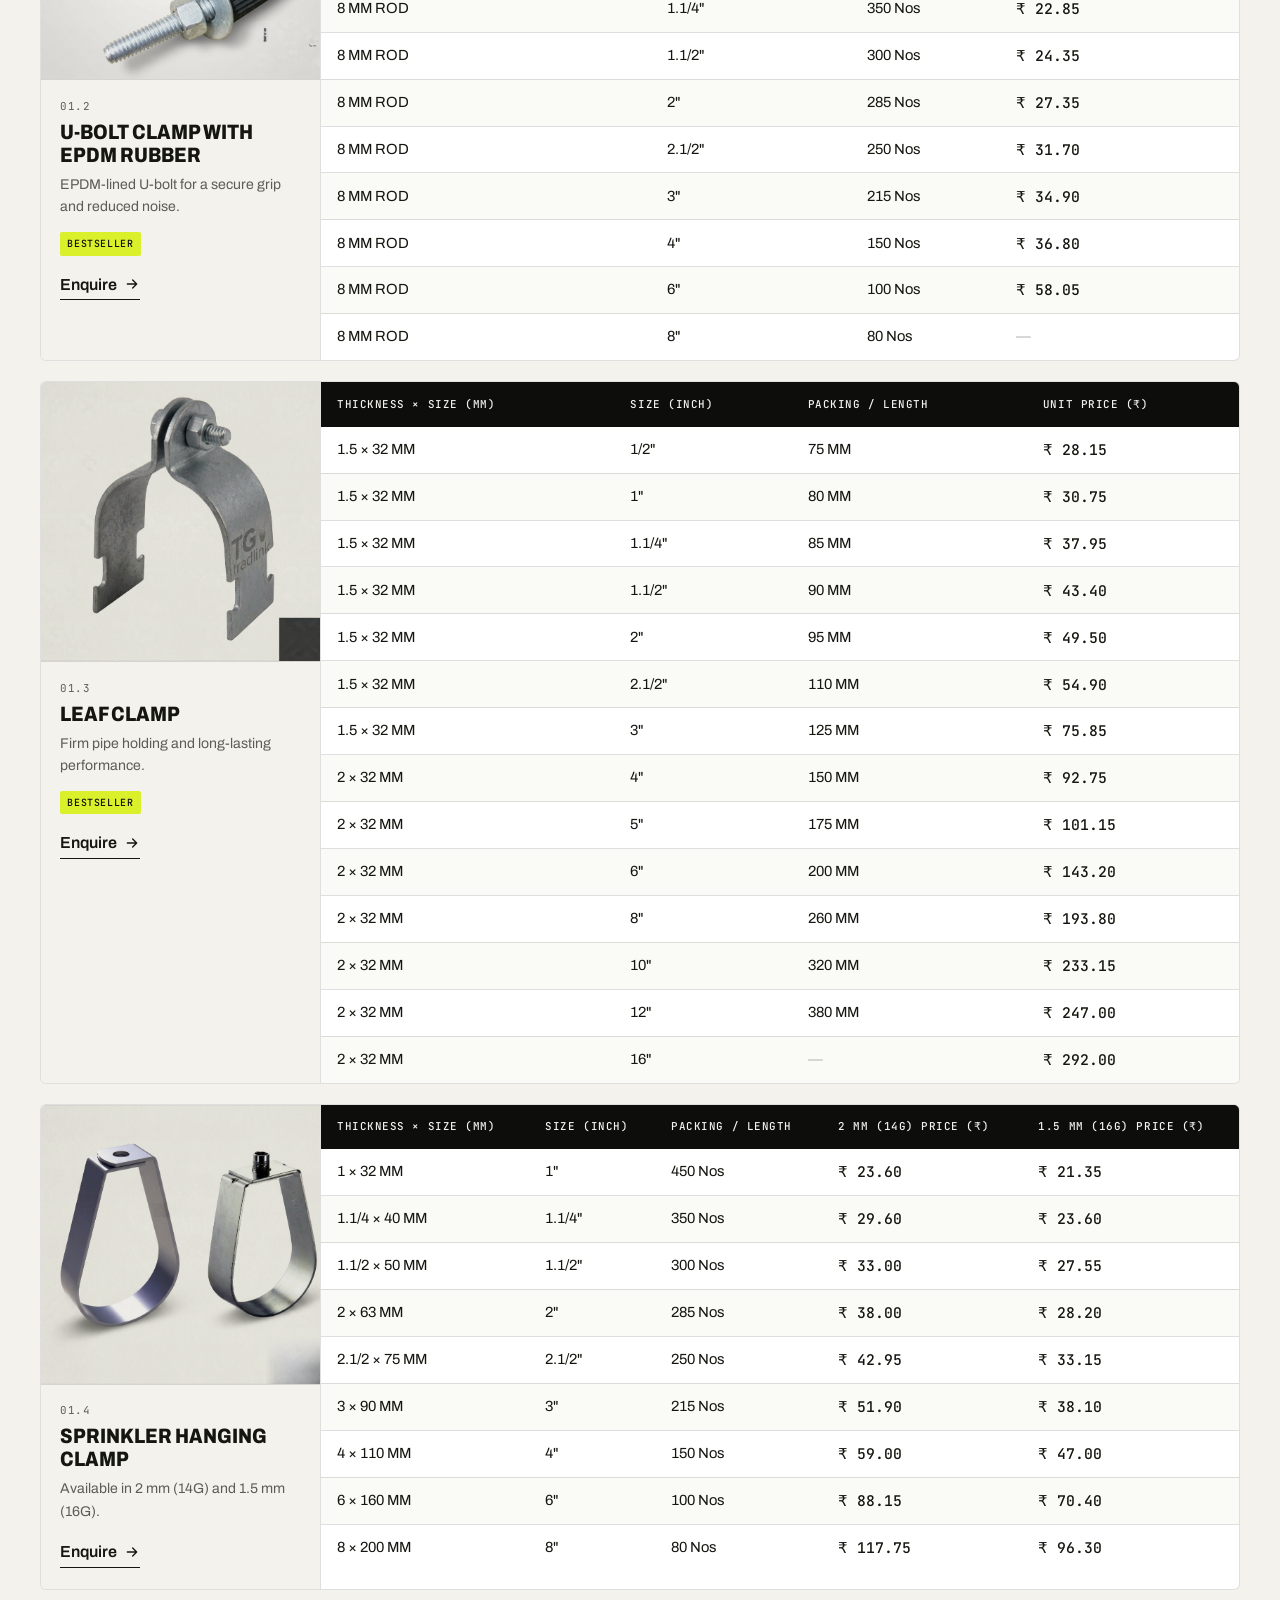
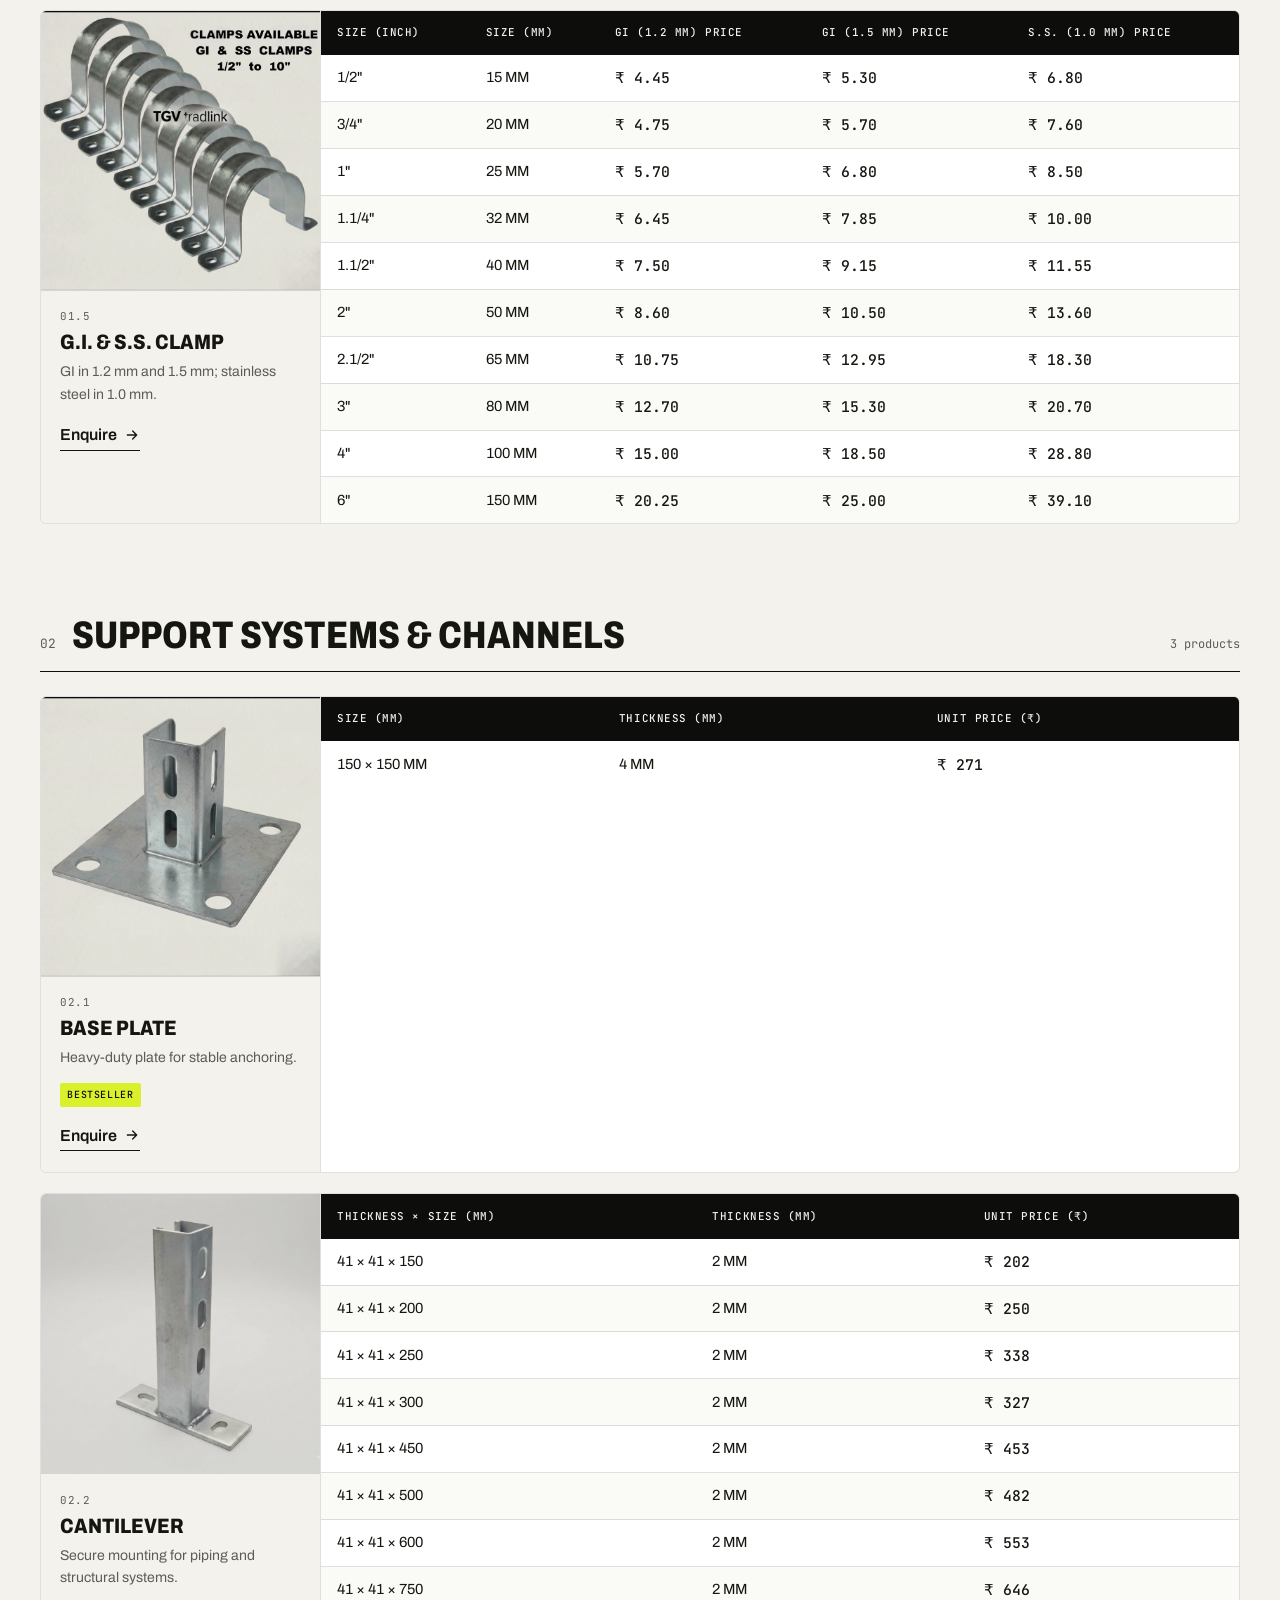
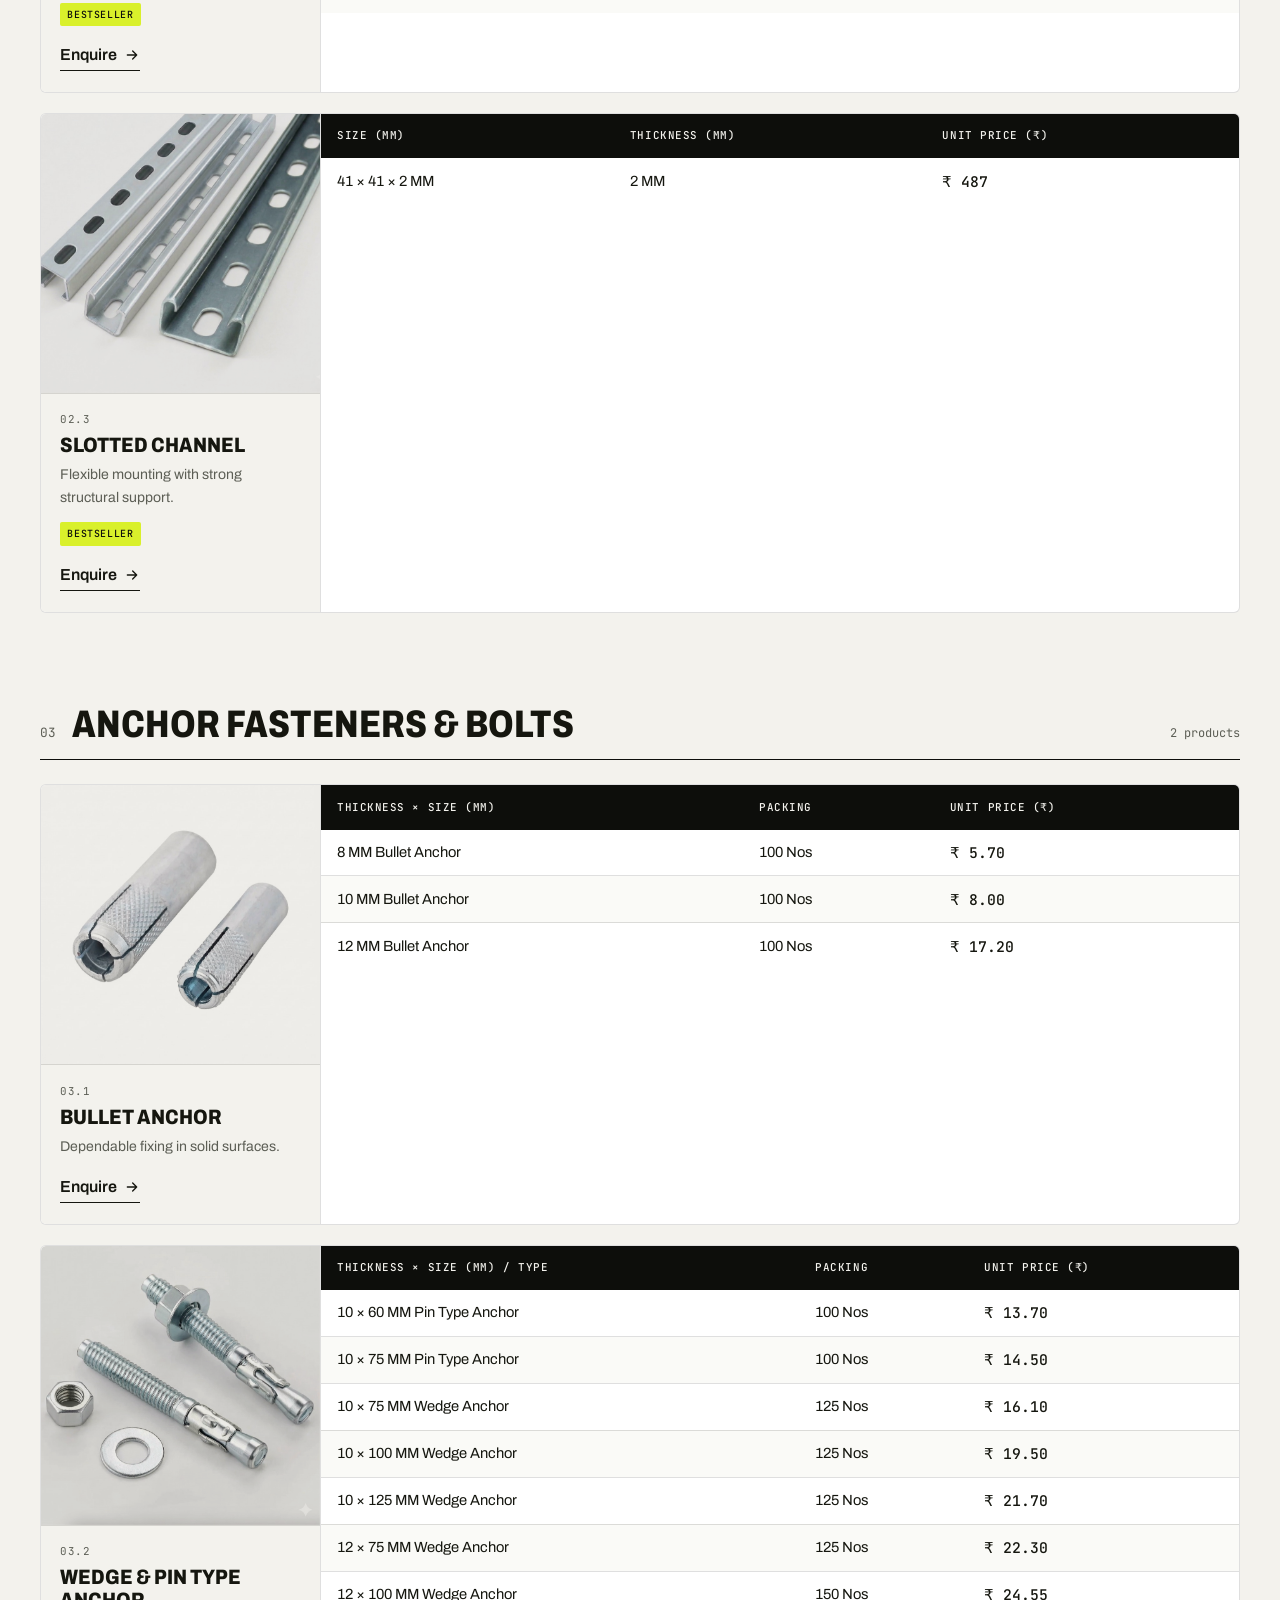
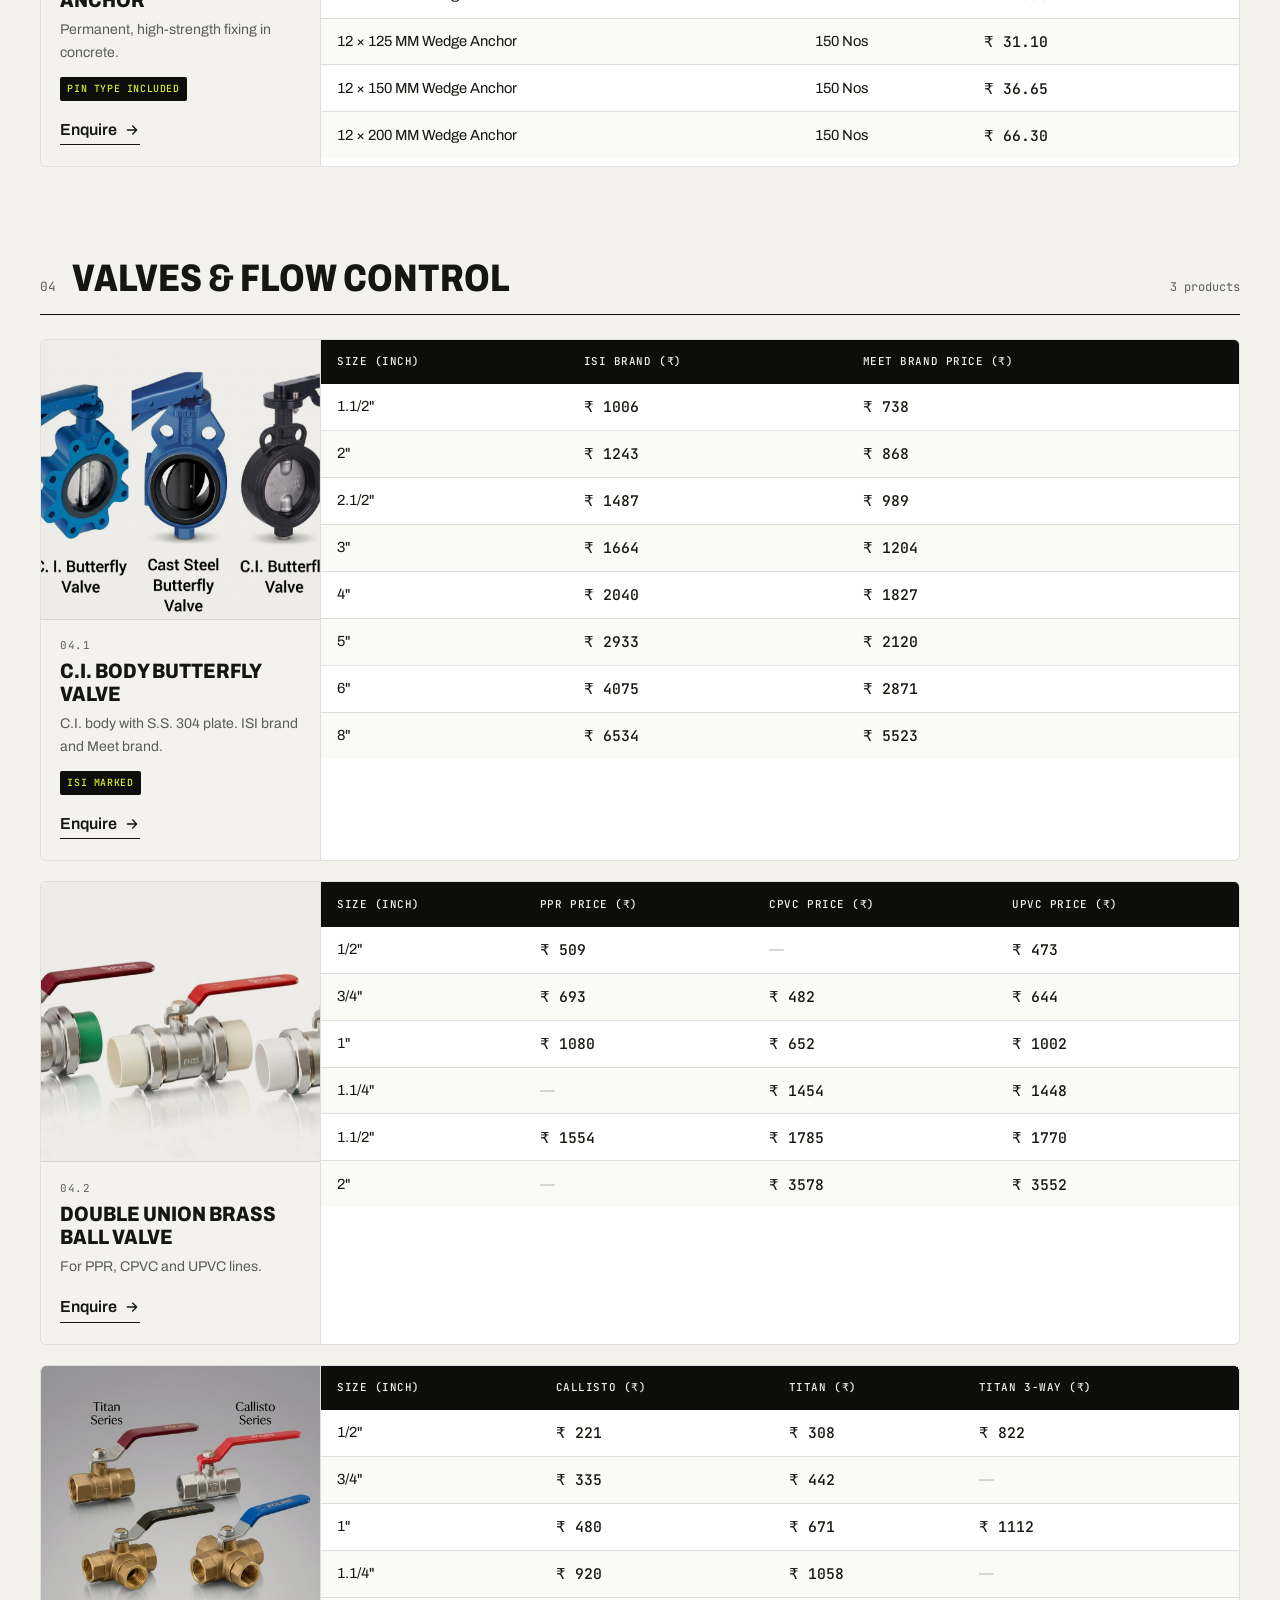
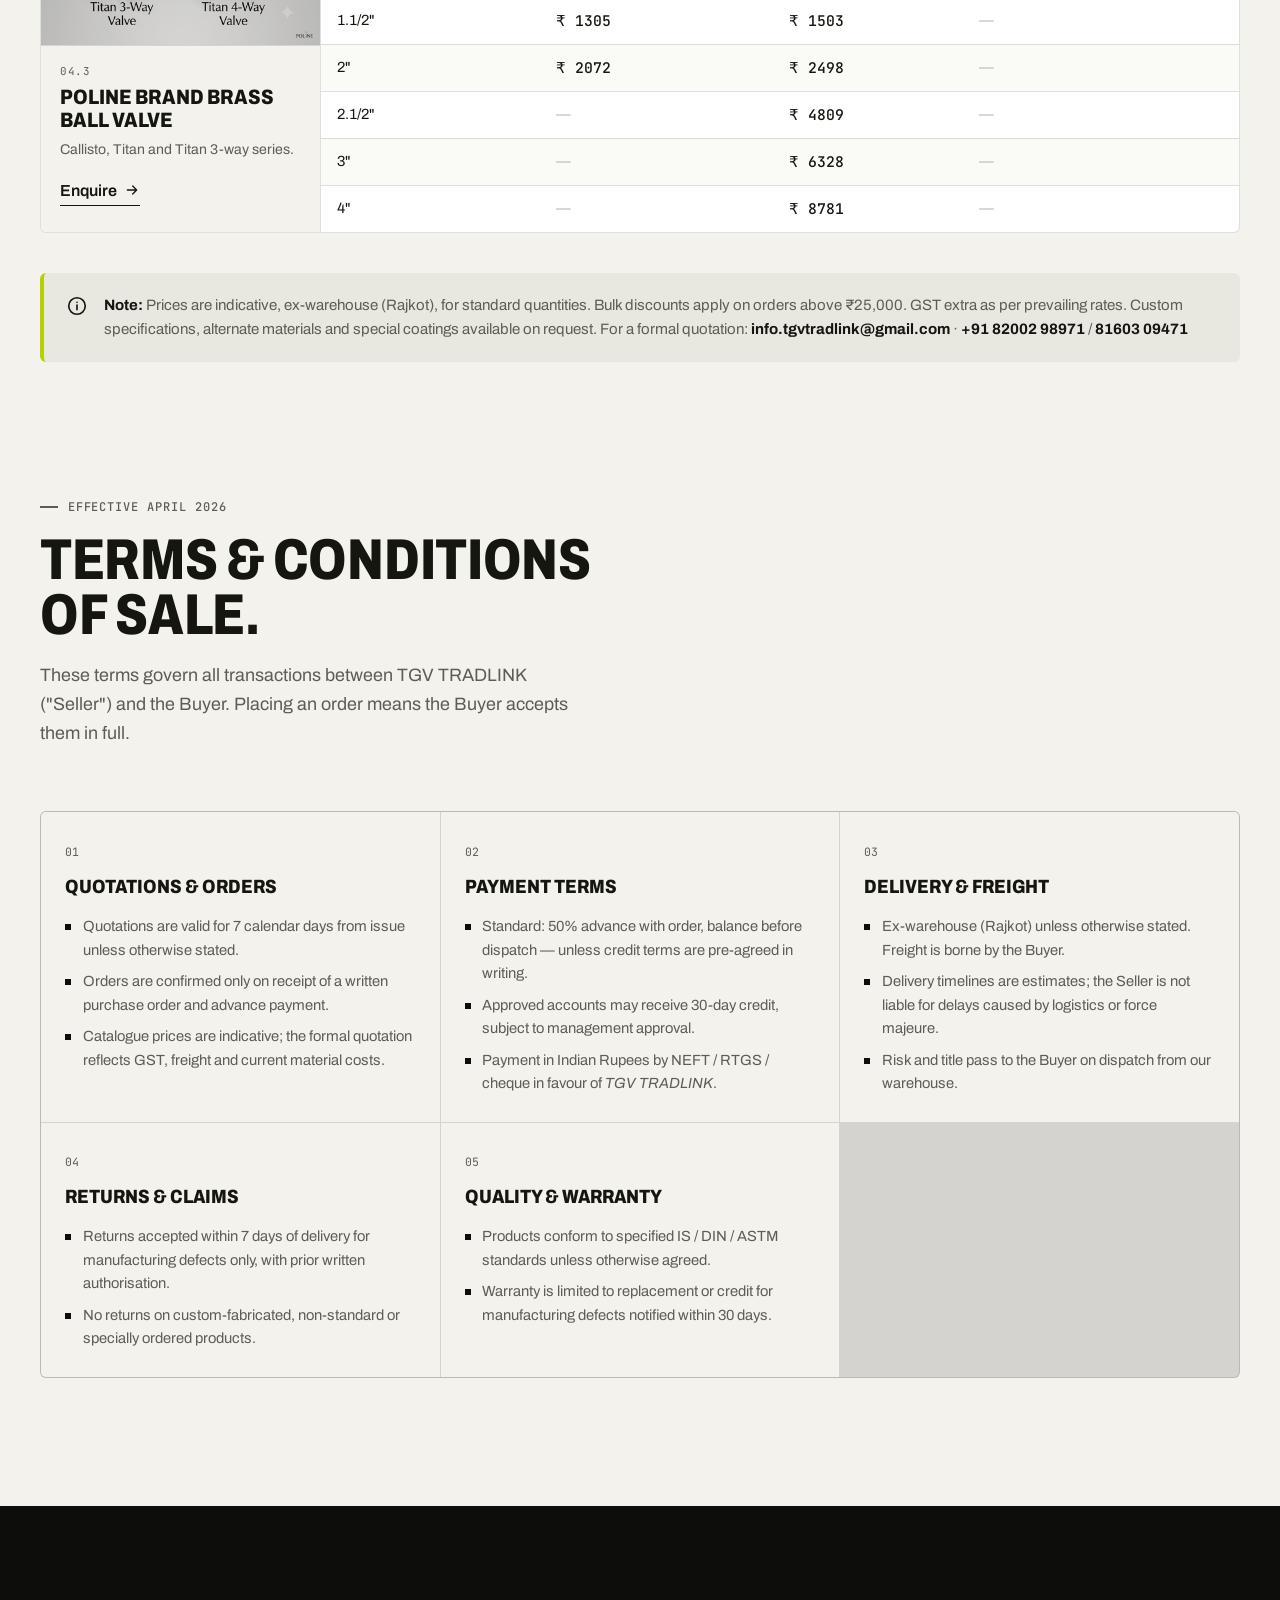
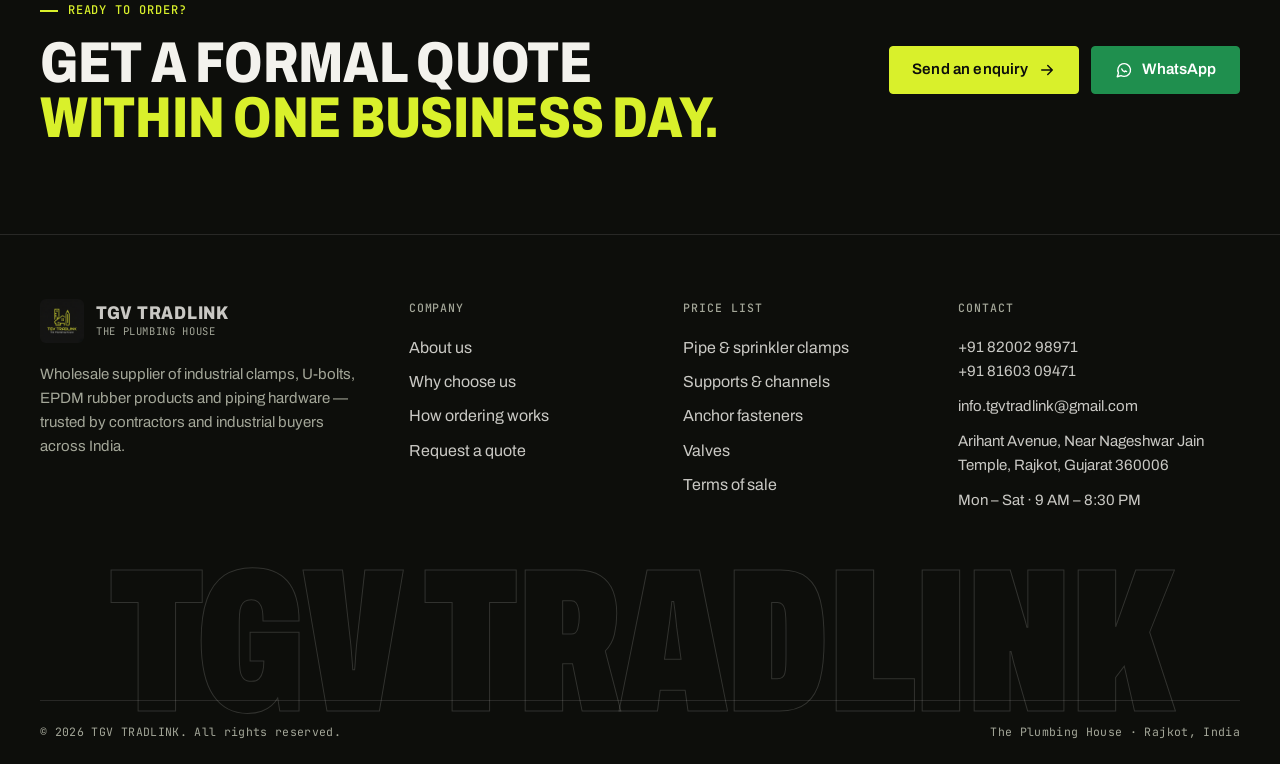
==== commit 16e748bc: "Redesign site with industrial spec-sheet look - New design system: ink/paper palette with brand lime" ====
--- a/catalogue.html
+++ b/catalogue.html
@@ -1,947 +1,714 @@
 <!DOCTYPE html>
-<html lang="en">
-
-  <head>
-    <meta charset="UTF-8" />
-    <meta name="viewport" content="width=device-width, initial-scale=1.0" />
-    <meta name="description"
-      content="TGV TRADLINK — Wholesale supplier of industrial clamps, U-bolts, EPDM rubber products, and piping hardware. Premium industrial fittings for contractors and engineers across India." />
-    <meta name="keywords"
-      content="Industrial clamps, U-bolt, EPDM rubber, leaf clamp, sprinkler clamp, G.I. clamp, S.S. clamp, TGV TRADLINK, plumbing hardware, industrial fittings, Rajkot supplier" />
-    <meta name="author" content="TGV TRADLINK" />
-    <title>TGV TRADLINK | Product Catalogue & Industrial Hardware</title>
-
-    <!-- Open Graph / Facebook -->
-    <meta property="og:title" content="TGV TRADLINK | Product Catalogue & Industrial Hardware" />
-    <meta property="og:description"
-      content="Leading supplier of industrial clamps, U-bolts, EPDM rubber products, and plumbing hardware. Trusted by contractors and engineers across India." />
-    <meta property="og:type" content="website" />
-    <meta property="og:url" content="https://tgv-tradlink.github.io/" />
-    <meta property="og:image" content="https://tgv-tradlink.github.io/images/TGV_logo.png" />
-
-    <!-- Twitter -->
-    <meta name="twitter:card" content="summary_large_image" />
-    <meta name="twitter:title" content="TGV TRADLINK | Product Catalogue & Industrial Hardware" />
-    <meta name="twitter:description"
-      content="Wholesale supplier of industrial clamps, U-bolts, EPDM rubber products, and plumbing hardware across India." />
-    <meta name="twitter:image" content="https://tgv-tradlink.github.io/images/TGV_logo.png" />
-
-    <!-- Google Fonts -->
-    <link rel="preconnect" href="https://fonts.googleapis.com" />
-    <link rel="preconnect" href="https://fonts.gstatic.com" crossorigin />
-    <link
-      href="https://fonts.googleapis.com/css2?family=Barlow+Condensed:wght@400;600;700&family=DM+Sans:wght@400;500;600&display=swap"
-      rel="stylesheet" />
-
-    <!-- CSS -->
-    <link rel="stylesheet" href="style.css" />
-  </head>
-
-  <body class="catalogue-body">
-
-    <!-- ══════════════════════════════════════════════════════════
-     PAGE 1 — COVER PAGE
-    ══════════════════════════════════════════════════════════ -->
-    <div class="page" id="page1">
-      <div class="cover-container">
-        <div class="cover-logo-area">
-          <img src="images/TGV_logo_rounded.png" alt="TGV TRADLINK Logo" class="cover-logo" />
-        </div>
-        <div class="cover-title-group">
-          <span class="cover-eyebrow">PRODUCT SPECIFICATIONS &amp; TECHNICAL DATA</span>
-          <h1 class="cover-title">PRODUCT<br>CATALOGUE</h1>
-          <div class="cover-divider"></div>
-          <p class="cover-subtitle">Premium Industrial Clamps, EPDM Rubber Fittings, Support Systems &amp; Flow Control Hardware</p>
-        </div>
-        <div class="cover-brand-details">
-          <h2 class="cover-company-name">TGV TRADLINK</h2>
-          <p class="cover-company-tagline">The Plumbing House</p>
-        </div>
-        <div class="cover-footer-info">
-          <div class="cover-footer-item">
-            <strong>Edition</strong>
-            <span>FY 2026–27</span>
-          </div>
-          <div class="cover-footer-item">
-            <strong>Reach</strong>
-            <span>PAN India Supply</span>
-          </div>
-          <div class="cover-footer-item">
-            <strong>Contact</strong>
-            <span>info.tgvtradlink@gmail.com</span>
-          </div>
-        </div>
-      </div>
+<html lang="en" class="no-js">
+
+<head>
+  <meta charset="UTF-8" />
+  <meta name="viewport" content="width=device-width, initial-scale=1.0" />
+  <title>Price List FY 2026–27 | TGV TRADLINK — Clamps, Supports, Anchors &amp; Valves</title>
+  <meta name="description"
+    content="TGV TRADLINK price list FY 2026–27: sizes, packing and unit prices for split clamps, U-bolt clamps, leaf clamps, sprinkler clamps, G.I. & S.S. clamps, cantilevers, slotted channels, anchor fasteners and valves." />
+  <meta name="keywords"
+    content="Industrial clamps price list, U-bolt price, EPDM split clamp, leaf clamp, sprinkler clamp, G.I. clamp, S.S. clamp, cantilever, slotted channel, wedge anchor, butterfly valve, TGV TRADLINK, Rajkot" />
+  <meta name="author" content="TGV TRADLINK" />
+  <meta name="theme-color" content="#0d0e0b" />
+  <link rel="canonical" href="https://tgv-tradlink.github.io/catalogue.html" />
+  <link rel="icon" type="image/png" href="images/web/logo-200.png" />
+
+  <meta property="og:title" content="TGV TRADLINK | Price List FY 2026–27" />
+  <meta property="og:description"
+    content="Sizes, packing and unit prices for industrial clamps, supports, anchor fasteners and valves." />
+  <meta property="og:type" content="website" />
+  <meta property="og:url" content="https://tgv-tradlink.github.io/catalogue.html" />
+  <meta property="og:image" content="https://tgv-tradlink.github.io/images/TGV_logo.png" />
+  <meta name="twitter:card" content="summary_large_image" />
+  <meta name="twitter:title" content="TGV TRADLINK | Price List FY 2026–27" />
+  <meta name="twitter:description" content="Sizes, packing and unit prices for industrial clamps, supports, anchor fasteners and valves." />
+  <meta name="twitter:image" content="https://tgv-tradlink.github.io/images/TGV_logo.png" />
+
+  <link rel="preconnect" href="https://fonts.googleapis.com" />
+  <link rel="preconnect" href="https://fonts.gstatic.com" crossorigin />
+  <link
+    href="https://fonts.googleapis.com/css2?family=Archivo:wdth,wght@62..125,300..900&family=JetBrains+Mono:wght@400;500&display=swap"
+    rel="stylesheet" />
+  <link rel="stylesheet" href="style.css?v=5" />
+</head>
+
+<body>
+
+  <svg width="0" height="0" style="position:absolute" aria-hidden="true">
+    <defs>
+      <symbol id="i-arrow" viewBox="0 0 24 24" fill="none" stroke="currentColor" stroke-width="2" stroke-linecap="round" stroke-linejoin="round"><path d="M5 12h14M13 6l6 6-6 6"/></symbol>
+      <symbol id="i-download" viewBox="0 0 24 24" fill="none" stroke="currentColor" stroke-width="2" stroke-linecap="round" stroke-linejoin="round"><path d="M21 15v4a2 2 0 01-2 2H5a2 2 0 01-2-2v-4M7 10l5 5 5-5M12 15V3"/></symbol>
+      <symbol id="i-search" viewBox="0 0 24 24" fill="none" stroke="currentColor" stroke-width="2" stroke-linecap="round" stroke-linejoin="round"><circle cx="11" cy="11" r="7"/><path d="M20 20l-3.5-3.5"/></symbol>
+      <symbol id="i-info" viewBox="0 0 24 24" fill="none" stroke="currentColor" stroke-width="1.8" stroke-linecap="round" stroke-linejoin="round"><circle cx="12" cy="12" r="9"/><path d="M12 11v5M12 8h.01"/></symbol>
+      <symbol id="i-phone" viewBox="0 0 24 24" fill="none" stroke="currentColor" stroke-width="1.8" stroke-linecap="round" stroke-linejoin="round"><path d="M21 16.5v3a2 2 0 01-2.2 2A19.5 19.5 0 012.5 5.2 2 2 0 014.5 3h3a2 2 0 012 1.7c.1 1 .4 1.9.7 2.8a2 2 0 01-.5 2.1L8.4 10.9a16 16 0 004.7 4.7l1.3-1.3a2 2 0 012.1-.5c.9.3 1.8.6 2.8.7a2 2 0 011.7 2z"/></symbol>
+      <symbol id="i-chat" viewBox="0 0 24 24" fill="none" stroke="currentColor" stroke-width="1.8" stroke-linecap="round" stroke-linejoin="round"><path d="M3 21l1.7-5A8.5 8.5 0 1112 20.5a8.6 8.6 0 01-4-1z"/><path d="M9 10.5c.3 1.6 2 3.3 3.8 3.8l1-1 1.7.8"/></symbol>
+    </defs>
+  </svg>
+
+  <!-- ═══ HEADER ═══ -->
+  <header class="site-header solid" id="header">
+    <div class="container header-inner">
+      <a href="index.html" class="brand" aria-label="TGV TRADLINK home">
+        <img src="images/web/logo-200.png" alt="TGV TRADLINK logo" width="44" height="44" />
+        <span class="brand-text">
+          <span class="brand-name">TGV TRADLINK</span>
+          <span class="brand-tag">The Plumbing House</span>
+        </span>
+      </a>
+
+      <nav class="nav" aria-label="Primary">
+        <a href="index.html#about">About</a>
+        <a href="index.html#products">Products</a>
+        <a href="index.html#why">Why us</a>
+        <a href="#pricelist" class="active">Price list</a>
+        <a href="#terms">Terms</a>
+      </nav>
+
+      <div class="header-cta">
+        <a href="index.html#contact" class="btn btn--lime btn--sm">Get a quote</a>
+      </div>
+
+      <button class="menu-btn" id="hamburger" aria-label="Open menu" aria-expanded="false" aria-controls="mobileNav">
+        <span></span><span></span><span></span>
+      </button>
     </div>
-
-
-    <!-- ══════════════════════════════════════════════════════════
-     PAGE 2 — TOC & ABOUT US
-    ══════════════════════════════════════════════════════════ -->
-    <div class="page" id="page2">
-      <div class="page-header">
-        <div class="page-header-logo">
-          <img src="images/TGV_logo.png" alt="TGV TRADLINK Logo" />
-          <div class="page-header-brand">
-            <span class="name">TGV TRADLINK</span>
-            <span class="sub">The Plumbing House</span>
-          </div>
-        </div>
-        <div class="page-header-right">
-          <div class="doc-title">Overview &amp; Contents</div>
-          <div class="doc-date">FY 2026–27</div>
-        </div>
-      </div>
-      <div class="header-accent"></div>
-
-      <div class="page-content">
-        <div class="toc-about-grid">
-          
-          <div class="toc-about-left">
-            <h2 class="toc-section-title">Table of Contents</h2>
-            <div class="toc-container">
-              <a href="#page2" class="toc-item">
-                <span class="toc-title">01. Company Profile &amp; Overview</span>
-                <span class="toc-dots"></span>
-                <span class="toc-page">02</span>
-              </a>
-              <a href="#page3" class="toc-item">
-                <span class="toc-title">02. Piping Clamps (Split &amp; U'Bolt)</span>
-                <span class="toc-dots"></span>
-                <span class="toc-page">03</span>
-              </a>
-              <a href="#page4" class="toc-item">
-                <span class="toc-title">03. Hanging &amp; Leaf Clamps</span>
-                <span class="toc-dots"></span>
-                <span class="toc-page">04</span>
-              </a>
-              <a href="#page5" class="toc-item">
-                <span class="toc-title">04. G.I., S.S. Clamps &amp; Supports</span>
-                <span class="toc-dots"></span>
-                <span class="toc-page">05</span>
-              </a>
-              <a href="#page6" class="toc-item">
-                <span class="toc-title">05. Channels &amp; Anchor Fasteners</span>
-                <span class="toc-dots"></span>
-                <span class="toc-page">06</span>
-              </a>
-              <a href="#page7" class="toc-item">
-                <span class="toc-title">06. Valves &amp; Flow Control</span>
-                <span class="toc-dots"></span>
-                <span class="toc-page">07</span>
-              </a>
-              <a href="#page8" class="toc-item">
-                <span class="toc-title">07. Terms &amp; Conditions of Sale</span>
-                <span class="toc-dots"></span>
-                <span class="toc-page">08</span>
-              </a>
-            </div>
-
-            <div class="info-panel">
-              <h3>Company Details</h3>
-              <div class="info-row"><span class="label">Company</span><span class="value">TGV TRADLINK</span></div>
-              <div class="info-row"><span class="label">Sector</span><span class="value">Industrial Hardware &amp; Plumbing Support</span></div>
-              <div class="info-row"><span class="label">Location</span><span class="value">Rajkot, Gujarat, India – 360006</span></div>
-              <div class="info-row"><span class="label">Phone</span><span class="value">+91 8200298971 / 8160309471</span></div>
-              <div class="info-row"><span class="label">Email</span><span class="value">info.tgvtradlink@gmail.com</span></div>
-            </div>
-          </div>
-
-          <div class="toc-about-right">
-            <div class="about-text-block">
-              <h2>About TGV TRADLINK</h2>
-              <div class="accent-bar"></div>
-              <p>TGV TRADLINK is an in-house manufacturer and wholesale distributor of industrial plumbing support hardware, specialising in clamps, U-bolts, EPDM rubber products, fasteners, and related accessories. We design, produce, and supply directly to contractors, engineers, and industrial procurement teams across India.</p>
-              <p>By maintaining direct control over quality at every stage — from raw material selection to finished product — we eliminate middlemen and pass the cost advantage directly to our buyers. Whether you need standard bulk orders or custom-specification hardware built to your drawings, TGV TRADLINK delivers with precision, accountability, and speed.</p>
-            </div>
-
-            <div class="about-stats">
-              <div class="stat-box"><strong>10+</strong><span>SKUs Available</span></div>
-              <div class="stat-box"><strong>200+</strong><span>Clients Served</span></div>
-              <div class="stat-box"><strong>10+</strong><span>Years Experience</span></div>
-              <div class="stat-box"><strong>PAN</strong><span>India Delivery</span></div>
-            </div>
-
-            <div class="strengths-list">
-              <div class="strength-item">
-                <div class="dot"></div>
-                <p><strong>Certified Quality:</strong> IS, DIN, ASTM-compliant products</p>
-              </div>
-              <div class="strength-item">
-                <div class="dot"></div>
-                <p><strong>Factory Direct:</strong> No middlemen — competitive pricing</p>
-              </div>
-              <div class="strength-item">
-                <div class="dot"></div>
-                <p><strong>Custom Orders:</strong> Non-standard sizes fabricated on request</p>
-              </div>
-            </div>
-          </div>
-
-        </div>
-      </div>
-
-      <div class="page-footer">
-        <p>TGV TRADLINK | info.tgvtradlink@gmail.com | +91 8200298971 / 8160309471 | Rajkot, Gujarat</p>
-        <span class="page-num">02 / 08</span>
-      </div>
+  </header>
+
+  <nav class="mobile-nav" id="mobileNav" aria-label="Mobile">
+    <a class="m-link" href="index.html">Home <span>00</span></a>
+    <a class="m-link" href="#clamps">Clamps <span>01</span></a>
+    <a class="m-link" href="#supports">Supports <span>02</span></a>
+    <a class="m-link" href="#anchors">Anchors <span>03</span></a>
+    <a class="m-link" href="#valves">Valves <span>04</span></a>
+    <a class="m-link" href="#terms">Terms <span>05</span></a>
+    <div class="m-actions">
+      <a href="index.html#contact" class="btn btn--lime">Get a quote</a>
+      <a href="images/catalogue.pdf" download class="btn btn--ghost" style="color:var(--paper);border-color:rgba(255,255,255,.25)">Download PDF</a>
     </div>
-
-
-    <!-- ══════════════════════════════════════════════════════════
-     PAGE 3 — PRODUCT CATALOGUE (Piping Clamps Part 1)
-    ══════════════════════════════════════════════════════════ -->
-    <div class="page" id="page3">
-      <div class="page-header">
-        <div class="page-header-logo">
-          <img src="images/TGV_logo.png" alt="TGV TRADLINK Logo" />
-          <div class="page-header-brand">
-            <span class="name">TGV TRADLINK</span>
-            <span class="sub">The Plumbing House</span>
-          </div>
-        </div>
-        <div class="page-header-right">
-          <div class="doc-title">Product Catalogue</div>
-          <div class="doc-date">Category 01 — Piping Clamps</div>
-        </div>
-      </div>
-      <div class="header-accent"></div>
-
-      <div class="page-content">
-        <div class="category-banner">
-          <span class="cat-number">01</span>
-          <span>Piping &amp; Sprinkler Clamps (Part 1)</span>
-        </div>
-
-        <div class="products-list">
-
-          <!-- Product 1 -->
-          <div class="product-card-row strip-navy">
-            <div class="product-card-left">
-              <div class="big-img-wrap">
-                <img src="images/products/Split Clamp With Epdm rubber.png" alt="Split Clamp with EPDM Rubber">
-              </div>
-              <div class="prod-name-label">Split Clamp <br>EPDM Rubber</div>
-              <span class="badge badge-green">Bestseller</span>
-            </div>
-            <div class="product-card-right">
-              <table class="product-sizes-table">
-                <thead>
-                  <tr>
-                    <th>Thickness × Size (MM)</th>
-                    <th>Size (Inch)</th>
-                    <th>Packing</th>
-                    <th>Unit Price (₹)</th>
-                  </tr>
-                </thead>
-                <tbody>
-                  <tr><td>2.0 × 20 MM</td><td>1/2"</td><td>550 Nos</td><td class="price-cell">₹ 27.45</td></tr>
-                  <tr><td>2.0 × 20 MM</td><td>3/4"</td><td>500 Nos</td><td class="price-cell">₹ 30.00</td></tr>
-                  <tr><td>2.0 × 20 MM</td><td>1"</td><td>450 Nos</td><td class="price-cell">₹ 32.10</td></tr>
-                  <tr><td>2.0 × 20 MM</td><td>1.1/4"</td><td>350 Nos</td><td class="price-cell">₹ 37.35</td></tr>
-                  <tr><td>2.0 × 20 MM</td><td>1.1/2"</td><td>300 Nos</td><td class="price-cell">₹ 42.00</td></tr>
-                  <tr><td>2.0 × 20 MM</td><td>2"</td><td>285 Nos</td><td class="price-cell">₹ 48.20</td></tr>
-                  <tr><td>2.0 × 20 MM</td><td>2.1/2"</td><td>250 Nos</td><td class="price-cell">₹ 55.40</td></tr>
-                  <tr><td>2.0 × 20 MM</td><td>3"</td><td>215 Nos</td><td class="price-cell">₹ 62.65</td></tr>
-                  <tr><td>2.0 × 20 MM</td><td>4"</td><td>150 Nos</td><td class="price-cell">₹ 46.45</td></tr>
-                  <tr><td>2.0 × 20 MM</td><td>6"</td><td>100 Nos</td><td class="price-cell">₹ 103.50</td></tr>
-                  <tr><td>2.0 × 20 MM</td><td>8"</td><td>80 Nos</td><td class="price-cell">₹ 143.20</td></tr>
-                </tbody>
-              </table>
-            </div>
-          </div>
-
-          <!-- Product 2 -->
-          <div class="product-card-row strip-navy">
-            <div class="product-card-left">
-              <div class="big-img-wrap">
-                <img src="images/products/U' Bolt Clamp With Epdm rubber.png" alt="U' Bolt Clamp With Epdm rubber">
-              </div>
-              <div class="prod-name-label">U' Bolt Clamp <br> EPDM Rubber</div>
-              <span class="badge badge-green">Bestseller</span>
-            </div>
-            <div class="product-card-right">
-              <table class="product-sizes-table">
-                <thead>
-                  <tr>
-                    <th>Thickness × Size (MM)</th>
-                    <th>Size (Inch)</th>
-                    <th>Packing</th>
-                    <th>Unit Price (₹)</th>
-                  </tr>
-                </thead>
-                <tbody>
-                  <tr><td>8 MM ROD</td><td>1/2"</td><td>550 Nos</td><td class="price-cell">₹ 16.80</td></tr>
-                  <tr><td>8 MM ROD</td><td>3/4"</td><td>500 Nos</td><td class="price-cell">₹ 18.20</td></tr>
-                  <tr><td>8 MM ROD</td><td>1"</td><td>450 Nos</td><td class="price-cell">₹ 20.70</td></tr>
-                  <tr><td>8 MM ROD</td><td>1.1/4"</td><td>350 Nos</td><td class="price-cell">₹ 22.85</td></tr>
-                  <tr><td>8 MM ROD</td><td>1.1/2"</td><td>300 Nos</td><td class="price-cell">₹ 24.35</td></tr>
-                  <tr><td>8 MM ROD</td><td>2"</td><td>285 Nos</td><td class="price-cell">₹ 27.35</td></tr>
-                  <tr><td>8 MM ROD</td><td>2.1/2"</td><td>250 Nos</td><td class="price-cell">₹ 31.70</td></tr>
-                  <tr><td>8 MM ROD</td><td>3"</td><td>215 Nos</td><td class="price-cell">₹ 34.90</td></tr>
-                  <tr><td>8 MM ROD</td><td>4"</td><td>150 Nos</td><td class="price-cell">₹ 36.80</td></tr>
-                  <tr><td>8 MM ROD</td><td>6"</td><td>100 Nos</td><td class="price-cell">₹ 58.05</td></tr>
-                  <tr><td>8 MM ROD</td><td>8"</td><td>80 Nos</td><td class="price-cell">₹ -</td></tr>
-                </tbody>
-              </table>
-            </div>
-          </div>
-
-        </div>
-      </div>
-
-      <div class="page-footer">
-        <p>TGV TRADLINK | info.tgvtradlink@gmail.com | +91 8200298971 / 8160309471 | Rajkot, Gujarat</p>
-        <span class="page-num">03 / 08</span>
+  </nav>
+
+  <main>
+    <!-- ═══ PAGE HERO ═══ -->
+    <section class="page-hero on-dark">
+      <div class="container">
+        <div class="page-hero-grid">
+          <div>
+            <span class="eyebrow eyebrow--lime">Product specifications &amp; rates</span>
+            <h1 class="display">Price list<br><span>FY 2026–27</span></h1>
+            <p class="lead">Premium industrial clamps, EPDM rubber fittings, support systems and flow-control hardware —
+              with sizes, packing quantities and unit prices.</p>
+            <div class="page-hero-actions">
+              <a href="images/catalogue.pdf" download class="btn btn--lime"><svg><use href="#i-download"/></svg>Download PDF catalogue</a>
+              <a href="index.html#contact" class="btn btn--ghost">Request a formal quote</a>
+            </div>
+          </div>
+          <dl class="page-hero-meta">
+            <div><dt>Edition</dt><dd>FY 2026–27</dd></div>
+            <div><dt>Ex-warehouse</dt><dd>Rajkot</dd></div>
+            <div><dt>Reach</dt><dd>Pan-India supply</dd></div>
+          </dl>
+        </div>
+      </div>
+    </section>
+
+    <!-- ═══ TOOLBAR ═══ -->
+    <div class="toolbar" id="pricelist">
+      <div class="container toolbar-inner">
+        <div class="filters" id="plFilters" role="group" aria-label="Filter by category">
+          <button class="chip on" data-filter="all" aria-pressed="true">All products</button>
+          <button class="chip" data-filter="clamps" aria-pressed="false">Clamps <sup>5</sup></button>
+          <button class="chip" data-filter="supports" aria-pressed="false">Supports &amp; channels <sup>3</sup></button>
+          <button class="chip" data-filter="anchors" aria-pressed="false">Anchors <sup>2</sup></button>
+          <button class="chip" data-filter="valves" aria-pressed="false">Valves <sup>3</sup></button>
+        </div>
+        <label class="search">
+          <span class="sr-only">Search products or sizes</span>
+          <svg><use href="#i-search"/></svg>
+          <input type="search" id="plSearch" placeholder="Search product or size, e.g. 2&quot;" autocomplete="off" />
+        </label>
       </div>
     </div>
 
-
-    <!-- ══════════════════════════════════════════════════════════
-     PAGE 4 — PRODUCT CATALOGUE (Piping Clamps Part 2)
-    ══════════════════════════════════════════════════════════ -->
-    <div class="page" id="page4">
-      <div class="page-header">
-        <div class="page-header-logo">
-          <img src="images/TGV_logo.png" alt="TGV TRADLINK Logo" />
-          <div class="page-header-brand">
-            <span class="name">TGV TRADLINK</span>
-            <span class="sub">The Plumbing House</span>
-          </div>
-        </div>
-        <div class="page-header-right">
-          <div class="doc-title">Product Catalogue</div>
-          <div class="doc-date">Category 01 — Piping Clamps</div>
-        </div>
-      </div>
-      <div class="header-accent"></div>
-
-      <div class="page-content">
-        <div class="category-banner">
-          <span class="cat-number">01</span>
-          <span>Piping &amp; Sprinkler Clamps (Part 2)</span>
-        </div>
-
-        <div class="products-list">
-
-          <!-- Product 3 -->
-          <div class="product-card-row strip-navy">
-            <div class="product-card-left">
-              <div class="big-img-wrap">
-                <img src="images/products/LEAF CLAMP.png" alt="LEAF CLAMP">
-              </div>
-              <div class="prod-name-label">Leaf Clamp</div>
-              <span class="badge badge-green">Bestseller</span>
-            </div>
-            <div class="product-card-right">
-              <table class="product-sizes-table">
-                <thead>
-                  <tr>
-                    <th>Thickness × Size (MM)</th>
-                    <th>Size (Inch)</th>
-                    <th>Packing / Length</th>
-                    <th>Unit Price (₹)</th>
-                  </tr>
-                </thead>
-                <tbody>
-                  <tr><td>1.5 × 32 MM</td><td>1/2"</td><td>75 MM</td><td class="price-cell">₹ 28.15</td></tr>
-                  <tr><td>1.5 × 32 MM</td><td>1"</td><td>80 MM</td><td class="price-cell">₹ 30.75</td></tr>
-                  <tr><td>1.5 × 32 MM</td><td>1.1/4"</td><td>85 MM</td><td class="price-cell">₹ 37.95</td></tr>
-                  <tr><td>1.5 × 32 MM</td><td>1.1/2"</td><td>90 MM</td><td class="price-cell">₹ 43.40</td></tr>
-                  <tr><td>1.5 × 32 MM</td><td>2"</td><td>95 MM</td><td class="price-cell">₹ 49.50</td></tr>
-                  <tr><td>1.5 × 32 MM</td><td>2.1/2"</td><td>110 MM</td><td class="price-cell">₹ 54.90</td></tr>
-                  <tr><td>1.5 × 32 MM</td><td>3"</td><td>125 MM</td><td class="price-cell">₹ 75.85</td></tr>
-                  <tr><td>2 × 32 MM</td><td>4"</td><td>150 MM</td><td class="price-cell">₹ 92.75</td></tr>
-                  <tr><td>2 × 32 MM</td><td>5"</td><td>175 MM</td><td class="price-cell">₹ 101.15</td></tr>
-                  <tr><td>2 × 32 MM</td><td>6"</td><td>200 MM</td><td class="price-cell">₹ 143.20</td></tr>
-                  <tr><td>2 × 32 MM</td><td>8"</td><td>260 MM</td><td class="price-cell">₹ 193.80</td></tr>
-                  <tr><td>2 × 32 MM</td><td>10"</td><td>320 MM</td><td class="price-cell">₹ 233.15</td></tr>
-                  <tr><td>2 × 32 MM</td><td>12"</td><td>380 MM</td><td class="price-cell">₹ 247.00</td></tr>
-                  <tr><td>2 × 32 MM</td><td>16"</td><td>-</td><td class="price-cell">₹ 292.00</td></tr>
-                </tbody>
-              </table>
-            </div>
-          </div>
-
-          <!-- Product 4 -->
-          <div class="product-card-row strip-navy">
-            <div class="product-card-left">
-              <div class="big-img-wrap">
-                <img src="images/products/Sprinkler Hangings Clamp.png" alt="Sprinkler Hangings Clamp">
-              </div>
-              <div class="prod-name-label">Sprinkler Hangings Clamp</div>
-            </div>
-            <div class="product-card-right">
-              <table class="product-sizes-table">
-                <thead>
-                  <tr>
-                    <th>Thickness × Size (MM)</th>
-                    <th>Size (Inch)</th>
-                    <th>Packing / Length</th>
-                    <th>2 MM (14G) Price (₹)</th>
-                    <th>1.5 MM (16G) Price (₹)</th>
-                  </tr>
-                </thead>
-                <tbody>
-                  <tr><td>1 × 32 MM</td><td>1"</td><td>450 Nos</td><td class="price-cell">₹ 23.60</td><td class="price-cell">₹ 21.35</td></tr>
-                  <tr><td>1.1/4 × 40 MM</td><td>1.1/4"</td><td>350 Nos</td><td class="price-cell">₹ 29.60</td><td class="price-cell">₹ 23.60</td></tr>
-                  <tr><td>1.1/2 × 50 MM</td><td>1.1/2"</td><td>300 Nos</td><td class="price-cell">₹ 33.00</td><td class="price-cell">₹ 27.55</td></tr>
-                  <tr><td>2 × 63 MM</td><td>2"</td><td>285 Nos</td><td class="price-cell">₹ 38.00</td><td class="price-cell">₹ 28.20</td></tr>
-                  <tr><td>2.1/2 × 75 MM</td><td>2.1/2"</td><td>250 Nos</td><td class="price-cell">₹ 42.95</td><td class="price-cell">₹ 33.15</td></tr>
-                  <tr><td>3 × 90 MM</td><td>3"</td><td>215 Nos</td><td class="price-cell">₹ 51.90</td><td class="price-cell">₹ 38.10</td></tr>
-                  <tr><td>4 × 110 MM</td><td>4"</td><td>150 Nos</td><td class="price-cell">₹ 59.00</td><td class="price-cell">₹ 47.00</td></tr>
-                  <tr><td>6 × 160 MM</td><td>6"</td><td>100 Nos</td><td class="price-cell">₹ 88.15</td><td class="price-cell">₹ 70.40</td></tr>
-                  <tr><td>8 × 200 MM</td><td>8"</td><td>80 Nos</td><td class="price-cell">₹ 117.75</td><td class="price-cell">₹ 96.30</td></tr>
-                </tbody>
-              </table>
-            </div>
-          </div>
-
-        </div>
-      </div>
-
-      <div class="page-footer">
-        <p>TGV TRADLINK | info.tgvtradlink@gmail.com | +91 8200298971 / 8160309471 | Rajkot, Gujarat</p>
-        <span class="page-num">04 / 08</span>
+    <div class="container">
+
+      <!-- 01 CLAMPS -->
+      <section class="cat-section" id="clamps" data-cat="clamps">
+        <div class="cat-head"><span class="num">01</span><h2>Piping &amp; sprinkler clamps</h2><span class="count">5 products</span></div>
+
+        <article class="pl-item" id="split-clamp">
+          <div class="pl-side">
+            <div class="pl-img"><img src="images/web/split-clamp.jpg" alt="Split clamp with EPDM rubber" loading="lazy" /></div>
+            <div class="pl-info">
+              <span class="p-code">01.1</span>
+              <h3>Split Clamp with EPDM Rubber</h3>
+              <p>EPDM insert for grip, vibration damping and pipe protection.</p>
+              <div class="pl-tags"><span>Bestseller</span></div>
+              <a href="index.html?product=Split+Clamp+with+EPDM+Rubber#contact" class="link-arrow pl-quote">Enquire <svg><use href="#i-arrow"/></svg></a>
+            </div>
+          </div>
+          <div class="table-wrap"><table class="price-table">
+<thead>
+<tr>
+<th>Thickness × Size (MM)</th>
+<th>Size (Inch)</th>
+<th>Packing</th>
+<th>Unit Price (₹)</th>
+</tr>
+</thead>
+<tbody>
+<tr><td>2.0 × 20 MM</td><td>1/2"</td><td>550 Nos</td><td class="price-cell">₹ 27.45</td></tr>
+<tr><td>2.0 × 20 MM</td><td>3/4"</td><td>500 Nos</td><td class="price-cell">₹ 30.00</td></tr>
+<tr><td>2.0 × 20 MM</td><td>1"</td><td>450 Nos</td><td class="price-cell">₹ 32.10</td></tr>
+<tr><td>2.0 × 20 MM</td><td>1.1/4"</td><td>350 Nos</td><td class="price-cell">₹ 37.35</td></tr>
+<tr><td>2.0 × 20 MM</td><td>1.1/2"</td><td>300 Nos</td><td class="price-cell">₹ 42.00</td></tr>
+<tr><td>2.0 × 20 MM</td><td>2"</td><td>285 Nos</td><td class="price-cell">₹ 48.20</td></tr>
+<tr><td>2.0 × 20 MM</td><td>2.1/2"</td><td>250 Nos</td><td class="price-cell">₹ 55.40</td></tr>
+<tr><td>2.0 × 20 MM</td><td>3"</td><td>215 Nos</td><td class="price-cell">₹ 62.65</td></tr>
+<tr><td>2.0 × 20 MM</td><td>4"</td><td>150 Nos</td><td class="price-cell">₹ 46.45</td></tr>
+<tr><td>2.0 × 20 MM</td><td>6"</td><td>100 Nos</td><td class="price-cell">₹ 103.50</td></tr>
+<tr><td>2.0 × 20 MM</td><td>8"</td><td>80 Nos</td><td class="price-cell">₹ 143.20</td></tr>
+</tbody>
+</table></div>
+        </article>
+
+        <article class="pl-item" id="u-bolt-clamp">
+          <div class="pl-side">
+            <div class="pl-img"><img src="images/web/u-bolt-clamp.jpg" alt="U-bolt clamp with EPDM rubber" loading="lazy" /></div>
+            <div class="pl-info">
+              <span class="p-code">01.2</span>
+              <h3>U-Bolt Clamp with EPDM Rubber</h3>
+              <p>EPDM-lined U-bolt for a secure grip and reduced noise.</p>
+              <div class="pl-tags"><span>Bestseller</span></div>
+              <a href="index.html?product=U-Bolt+Clamp+with+EPDM+Rubber#contact" class="link-arrow pl-quote">Enquire <svg><use href="#i-arrow"/></svg></a>
+            </div>
+          </div>
+          <div class="table-wrap"><table class="price-table">
+<thead>
+<tr>
+<th>Thickness × Size (MM)</th>
+<th>Size (Inch)</th>
+<th>Packing</th>
+<th>Unit Price (₹)</th>
+</tr>
+</thead>
+<tbody>
+<tr><td>8 MM ROD</td><td>1/2"</td><td>550 Nos</td><td class="price-cell">₹ 16.80</td></tr>
+<tr><td>8 MM ROD</td><td>3/4"</td><td>500 Nos</td><td class="price-cell">₹ 18.20</td></tr>
+<tr><td>8 MM ROD</td><td>1"</td><td>450 Nos</td><td class="price-cell">₹ 20.70</td></tr>
+<tr><td>8 MM ROD</td><td>1.1/4"</td><td>350 Nos</td><td class="price-cell">₹ 22.85</td></tr>
+<tr><td>8 MM ROD</td><td>1.1/2"</td><td>300 Nos</td><td class="price-cell">₹ 24.35</td></tr>
+<tr><td>8 MM ROD</td><td>2"</td><td>285 Nos</td><td class="price-cell">₹ 27.35</td></tr>
+<tr><td>8 MM ROD</td><td>2.1/2"</td><td>250 Nos</td><td class="price-cell">₹ 31.70</td></tr>
+<tr><td>8 MM ROD</td><td>3"</td><td>215 Nos</td><td class="price-cell">₹ 34.90</td></tr>
+<tr><td>8 MM ROD</td><td>4"</td><td>150 Nos</td><td class="price-cell">₹ 36.80</td></tr>
+<tr><td>8 MM ROD</td><td>6"</td><td>100 Nos</td><td class="price-cell">₹ 58.05</td></tr>
+<tr><td>8 MM ROD</td><td>8"</td><td>80 Nos</td><td class="na">—</td></tr>
+</tbody>
+</table></div>
+        </article>
+
+        <article class="pl-item" id="leaf-clamp">
+          <div class="pl-side">
+            <div class="pl-img"><img src="images/web/leaf-clamp.jpg" alt="Leaf clamp" loading="lazy" /></div>
+            <div class="pl-info">
+              <span class="p-code">01.3</span>
+              <h3>Leaf Clamp</h3>
+              <p>Firm pipe holding and long-lasting performance.</p>
+              <div class="pl-tags"><span>Bestseller</span></div>
+              <a href="index.html?product=Leaf+Clamp#contact" class="link-arrow pl-quote">Enquire <svg><use href="#i-arrow"/></svg></a>
+            </div>
+          </div>
+          <div class="table-wrap"><table class="price-table">
+<thead>
+<tr>
+<th>Thickness × Size (MM)</th>
+<th>Size (Inch)</th>
+<th>Packing / Length</th>
+<th>Unit Price (₹)</th>
+</tr>
+</thead>
+<tbody>
+<tr><td>1.5 × 32 MM</td><td>1/2"</td><td>75 MM</td><td class="price-cell">₹ 28.15</td></tr>
+<tr><td>1.5 × 32 MM</td><td>1"</td><td>80 MM</td><td class="price-cell">₹ 30.75</td></tr>
+<tr><td>1.5 × 32 MM</td><td>1.1/4"</td><td>85 MM</td><td class="price-cell">₹ 37.95</td></tr>
+<tr><td>1.5 × 32 MM</td><td>1.1/2"</td><td>90 MM</td><td class="price-cell">₹ 43.40</td></tr>
+<tr><td>1.5 × 32 MM</td><td>2"</td><td>95 MM</td><td class="price-cell">₹ 49.50</td></tr>
+<tr><td>1.5 × 32 MM</td><td>2.1/2"</td><td>110 MM</td><td class="price-cell">₹ 54.90</td></tr>
+<tr><td>1.5 × 32 MM</td><td>3"</td><td>125 MM</td><td class="price-cell">₹ 75.85</td></tr>
+<tr><td>2 × 32 MM</td><td>4"</td><td>150 MM</td><td class="price-cell">₹ 92.75</td></tr>
+<tr><td>2 × 32 MM</td><td>5"</td><td>175 MM</td><td class="price-cell">₹ 101.15</td></tr>
+<tr><td>2 × 32 MM</td><td>6"</td><td>200 MM</td><td class="price-cell">₹ 143.20</td></tr>
+<tr><td>2 × 32 MM</td><td>8"</td><td>260 MM</td><td class="price-cell">₹ 193.80</td></tr>
+<tr><td>2 × 32 MM</td><td>10"</td><td>320 MM</td><td class="price-cell">₹ 233.15</td></tr>
+<tr><td>2 × 32 MM</td><td>12"</td><td>380 MM</td><td class="price-cell">₹ 247.00</td></tr>
+<tr><td>2 × 32 MM</td><td>16"</td><td class="na">—</td><td class="price-cell">₹ 292.00</td></tr>
+</tbody>
+</table></div>
+        </article>
+
+        <article class="pl-item" id="sprinkler-clamp">
+          <div class="pl-side">
+            <div class="pl-img"><img src="images/web/sprinkler-clamp.jpg" alt="Sprinkler hanging clamp" loading="lazy" /></div>
+            <div class="pl-info">
+              <span class="p-code">01.4</span>
+              <h3>Sprinkler Hanging Clamp</h3>
+              <p>Available in 2 mm (14G) and 1.5 mm (16G).</p>
+              <a href="index.html?product=Sprinkler+Hanging+Clamp#contact" class="link-arrow pl-quote">Enquire <svg><use href="#i-arrow"/></svg></a>
+            </div>
+          </div>
+          <div class="table-wrap"><table class="price-table">
+<thead>
+<tr>
+<th>Thickness × Size (MM)</th>
+<th>Size (Inch)</th>
+<th>Packing / Length</th>
+<th>2 MM (14G) Price (₹)</th>
+<th>1.5 MM (16G) Price (₹)</th>
+</tr>
+</thead>
+<tbody>
+<tr><td>1 × 32 MM</td><td>1"</td><td>450 Nos</td><td class="price-cell">₹ 23.60</td><td class="price-cell">₹ 21.35</td></tr>
+<tr><td>1.1/4 × 40 MM</td><td>1.1/4"</td><td>350 Nos</td><td class="price-cell">₹ 29.60</td><td class="price-cell">₹ 23.60</td></tr>
+<tr><td>1.1/2 × 50 MM</td><td>1.1/2"</td><td>300 Nos</td><td class="price-cell">₹ 33.00</td><td class="price-cell">₹ 27.55</td></tr>
+<tr><td>2 × 63 MM</td><td>2"</td><td>285 Nos</td><td class="price-cell">₹ 38.00</td><td class="price-cell">₹ 28.20</td></tr>
+<tr><td>2.1/2 × 75 MM</td><td>2.1/2"</td><td>250 Nos</td><td class="price-cell">₹ 42.95</td><td class="price-cell">₹ 33.15</td></tr>
+<tr><td>3 × 90 MM</td><td>3"</td><td>215 Nos</td><td class="price-cell">₹ 51.90</td><td class="price-cell">₹ 38.10</td></tr>
+<tr><td>4 × 110 MM</td><td>4"</td><td>150 Nos</td><td class="price-cell">₹ 59.00</td><td class="price-cell">₹ 47.00</td></tr>
+<tr><td>6 × 160 MM</td><td>6"</td><td>100 Nos</td><td class="price-cell">₹ 88.15</td><td class="price-cell">₹ 70.40</td></tr>
+<tr><td>8 × 200 MM</td><td>8"</td><td>80 Nos</td><td class="price-cell">₹ 117.75</td><td class="price-cell">₹ 96.30</td></tr>
+</tbody>
+</table></div>
+        </article>
+
+        <article class="pl-item" id="gi-ss-clamp">
+          <div class="pl-side">
+            <div class="pl-img"><img src="images/web/gi-ss-clamp.jpg" alt="G.I. and S.S. clamps" loading="lazy" /></div>
+            <div class="pl-info">
+              <span class="p-code">01.5</span>
+              <h3>G.I. &amp; S.S. Clamp</h3>
+              <p>GI in 1.2 mm and 1.5 mm; stainless steel in 1.0 mm.</p>
+              <a href="index.html?product=G.I.+%26+S.S.+Clamp#contact" class="link-arrow pl-quote">Enquire <svg><use href="#i-arrow"/></svg></a>
+            </div>
+          </div>
+          <div class="table-wrap"><table class="price-table">
+<thead>
+<tr>
+<th>Size (Inch)</th>
+<th>Size (MM)</th>
+<th>GI (1.2 MM) Price</th>
+<th>GI (1.5 MM) Price</th>
+<th>S.S. (1.0 MM) Price</th>
+</tr>
+</thead>
+<tbody>
+<tr><td>1/2"</td><td>15 MM</td><td class="price-cell">₹ 4.45</td><td class="price-cell">₹ 5.30</td><td class="price-cell">₹ 6.80</td></tr>
+<tr><td>3/4"</td><td>20 MM</td><td class="price-cell">₹ 4.75</td><td class="price-cell">₹ 5.70</td><td class="price-cell">₹ 7.60</td></tr>
+<tr><td>1"</td><td>25 MM</td><td class="price-cell">₹ 5.70</td><td class="price-cell">₹ 6.80</td><td class="price-cell">₹ 8.50</td></tr>
+<tr><td>1.1/4"</td><td>32 MM</td><td class="price-cell">₹ 6.45</td><td class="price-cell">₹ 7.85</td><td class="price-cell">₹ 10.00</td></tr>
+<tr><td>1.1/2"</td><td>40 MM</td><td class="price-cell">₹ 7.50</td><td class="price-cell">₹ 9.15</td><td class="price-cell">₹ 11.55</td></tr>
+<tr><td>2"</td><td>50 MM</td><td class="price-cell">₹ 8.60</td><td class="price-cell">₹ 10.50</td><td class="price-cell">₹ 13.60</td></tr>
+<tr><td>2.1/2"</td><td>65 MM</td><td class="price-cell">₹ 10.75</td><td class="price-cell">₹ 12.95</td><td class="price-cell">₹ 18.30</td></tr>
+<tr><td>3"</td><td>80 MM</td><td class="price-cell">₹ 12.70</td><td class="price-cell">₹ 15.30</td><td class="price-cell">₹ 20.70</td></tr>
+<tr><td>4"</td><td>100 MM</td><td class="price-cell">₹ 15.00</td><td class="price-cell">₹ 18.50</td><td class="price-cell">₹ 28.80</td></tr>
+<tr><td>6"</td><td>150 MM</td><td class="price-cell">₹ 20.25</td><td class="price-cell">₹ 25.00</td><td class="price-cell">₹ 39.10</td></tr>
+</tbody>
+</table></div>
+        </article>
+      </section>
+
+      <!-- 02 SUPPORTS -->
+      <section class="cat-section" id="supports" data-cat="supports">
+        <div class="cat-head"><span class="num">02</span><h2>Support systems &amp; channels</h2><span class="count">3 products</span></div>
+
+        <article class="pl-item" id="base-plate">
+          <div class="pl-side">
+            <div class="pl-img"><img src="images/web/base-plate.jpg" alt="Base plate" loading="lazy" /></div>
+            <div class="pl-info">
+              <span class="p-code">02.1</span>
+              <h3>Base Plate</h3>
+              <p>Heavy-duty plate for stable anchoring.</p>
+              <div class="pl-tags"><span>Bestseller</span></div>
+              <a href="index.html?product=Base+Plate#contact" class="link-arrow pl-quote">Enquire <svg><use href="#i-arrow"/></svg></a>
+            </div>
+          </div>
+          <div class="table-wrap"><table class="price-table">
+<thead>
+<tr>
+<th>Size (MM)</th>
+<th>Thickness (MM)</th>
+<th>Unit Price (₹)</th>
+</tr>
+</thead>
+<tbody>
+<tr><td>150 × 150 MM</td><td>4 MM</td><td class="price-cell">₹ 271</td></tr>
+</tbody>
+</table></div>
+        </article>
+
+        <article class="pl-item" id="cantilever">
+          <div class="pl-side">
+            <div class="pl-img"><img src="images/web/cantilever.jpg" alt="Cantilever support" loading="lazy" /></div>
+            <div class="pl-info">
+              <span class="p-code">02.2</span>
+              <h3>Cantilever</h3>
+              <p>Secure mounting for piping and structural systems.</p>
+              <div class="pl-tags"><span>Bestseller</span></div>
+              <a href="index.html?product=Cantilever#contact" class="link-arrow pl-quote">Enquire <svg><use href="#i-arrow"/></svg></a>
+            </div>
+          </div>
+          <div class="table-wrap"><table class="price-table">
+<thead>
+<tr>
+<th>Thickness × Size (MM)</th>
+<th>Thickness (MM)</th>
+<th>Unit Price (₹)</th>
+</tr>
+</thead>
+<tbody>
+<tr><td>41 × 41 × 150</td><td>2 MM</td><td class="price-cell">₹ 202</td></tr>
+<tr><td>41 × 41 × 200</td><td>2 MM</td><td class="price-cell">₹ 250</td></tr>
+<tr><td>41 × 41 × 250</td><td>2 MM</td><td class="price-cell">₹ 338</td></tr>
+<tr><td>41 × 41 × 300</td><td>2 MM</td><td class="price-cell">₹ 327</td></tr>
+<tr><td>41 × 41 × 450</td><td>2 MM</td><td class="price-cell">₹ 453</td></tr>
+<tr><td>41 × 41 × 500</td><td>2 MM</td><td class="price-cell">₹ 482</td></tr>
+<tr><td>41 × 41 × 600</td><td>2 MM</td><td class="price-cell">₹ 553</td></tr>
+<tr><td>41 × 41 × 750</td><td>2 MM</td><td class="price-cell">₹ 646</td></tr>
+</tbody>
+</table></div>
+        </article>
+
+        <article class="pl-item" id="slotted-channel">
+          <div class="pl-side">
+            <div class="pl-img"><img src="images/web/slotted-channel.jpg" alt="Slotted channel" loading="lazy" /></div>
+            <div class="pl-info">
+              <span class="p-code">02.3</span>
+              <h3>Slotted Channel</h3>
+              <p>Flexible mounting with strong structural support.</p>
+              <div class="pl-tags"><span>Bestseller</span></div>
+              <a href="index.html?product=Slotted+Channel#contact" class="link-arrow pl-quote">Enquire <svg><use href="#i-arrow"/></svg></a>
+            </div>
+          </div>
+          <div class="table-wrap"><table class="price-table">
+<thead>
+<tr>
+<th>Size (MM)</th>
+<th>Thickness (MM)</th>
+<th>Unit Price (₹)</th>
+</tr>
+</thead>
+<tbody>
+<tr><td>41 × 41 × 2 MM</td><td>2 MM</td><td class="price-cell">₹ 487</td></tr>
+</tbody>
+</table></div>
+        </article>
+      </section>
+
+      <!-- 03 ANCHORS -->
+      <section class="cat-section" id="anchors" data-cat="anchors">
+        <div class="cat-head"><span class="num">03</span><h2>Anchor fasteners &amp; bolts</h2><span class="count">2 products</span></div>
+
+        <article class="pl-item" id="bullet-anchor">
+          <div class="pl-side">
+            <div class="pl-img"><img src="images/web/bullet-anchor.jpg" alt="Bullet anchor" loading="lazy" /></div>
+            <div class="pl-info">
+              <span class="p-code">03.1</span>
+              <h3>Bullet Anchor</h3>
+              <p>Dependable fixing in solid surfaces.</p>
+              <a href="index.html?product=Bullet+Anchor#contact" class="link-arrow pl-quote">Enquire <svg><use href="#i-arrow"/></svg></a>
+            </div>
+          </div>
+          <div class="table-wrap"><table class="price-table">
+<thead>
+<tr>
+<th>Thickness × Size (MM)</th>
+<th>Packing</th>
+<th>Unit Price (₹)</th>
+</tr>
+</thead>
+<tbody>
+<tr><td>8 MM Bullet Anchor</td><td>100 Nos</td><td class="price-cell">₹ 5.70</td></tr>
+<tr><td>10 MM Bullet Anchor</td><td>100 Nos</td><td class="price-cell">₹ 8.00</td></tr>
+<tr><td>12 MM Bullet Anchor</td><td>100 Nos</td><td class="price-cell">₹ 17.20</td></tr>
+</tbody>
+</table></div>
+        </article>
+
+        <article class="pl-item" id="wedge-anchor">
+          <div class="pl-side">
+            <div class="pl-img"><img src="images/web/wedge-anchor.jpg" alt="Wedge anchor" loading="lazy" /></div>
+            <div class="pl-info">
+              <span class="p-code">03.2</span>
+              <h3>Wedge &amp; Pin Type Anchor</h3>
+              <p>Permanent, high-strength fixing in concrete.</p>
+              <div class="pl-tags"><span class="ink">Pin type included</span></div>
+              <a href="index.html?product=Wedge+Anchor#contact" class="link-arrow pl-quote">Enquire <svg><use href="#i-arrow"/></svg></a>
+            </div>
+          </div>
+          <div class="table-wrap"><table class="price-table">
+<thead>
+<tr>
+<th>Thickness × Size (MM) / Type</th>
+<th>Packing</th>
+<th>Unit Price (₹)</th>
+</tr>
+</thead>
+<tbody>
+<tr><td>10 × 60 MM Pin Type Anchor</td><td>100 Nos</td><td class="price-cell">₹ 13.70</td></tr>
+<tr><td>10 × 75 MM Pin Type Anchor</td><td>100 Nos</td><td class="price-cell">₹ 14.50</td></tr>
+<tr><td>10 × 75 MM Wedge Anchor</td><td>125 Nos</td><td class="price-cell">₹ 16.10</td></tr>
+<tr><td>10 × 100 MM Wedge Anchor</td><td>125 Nos</td><td class="price-cell">₹ 19.50</td></tr>
+<tr><td>10 × 125 MM Wedge Anchor</td><td>125 Nos</td><td class="price-cell">₹ 21.70</td></tr>
+<tr><td>12 × 75 MM Wedge Anchor</td><td>125 Nos</td><td class="price-cell">₹ 22.30</td></tr>
+<tr><td>12 × 100 MM Wedge Anchor</td><td>150 Nos</td><td class="price-cell">₹ 24.55</td></tr>
+<tr><td>12 × 125 MM Wedge Anchor</td><td>150 Nos</td><td class="price-cell">₹ 31.10</td></tr>
+<tr><td>12 × 150 MM Wedge Anchor</td><td>150 Nos</td><td class="price-cell">₹ 36.65</td></tr>
+<tr><td>12 × 200 MM Wedge Anchor</td><td>150 Nos</td><td class="price-cell">₹ 66.30</td></tr>
+</tbody>
+</table></div>
+        </article>
+      </section>
+
+      <!-- 04 VALVES -->
+      <section class="cat-section" id="valves" data-cat="valves">
+        <div class="cat-head"><span class="num">04</span><h2>Valves &amp; flow control</h2><span class="count">3 products</span></div>
+
+        <article class="pl-item" id="butterfly-valve">
+          <div class="pl-side">
+            <div class="pl-img"><img src="images/web/butterfly-valve.jpg" alt="C.I. body butterfly valve" loading="lazy" /></div>
+            <div class="pl-info">
+              <span class="p-code">04.1</span>
+              <h3>C.I. Body Butterfly Valve</h3>
+              <p>C.I. body with S.S. 304 plate. ISI brand and Meet brand.</p>
+              <div class="pl-tags"><span class="ink">ISI marked</span></div>
+              <a href="index.html?product=C.I.+Body+Butterfly+Valve#contact" class="link-arrow pl-quote">Enquire <svg><use href="#i-arrow"/></svg></a>
+            </div>
+          </div>
+          <div class="table-wrap"><table class="price-table">
+<thead>
+<tr>
+<th>Size (Inch)</th>
+<th>ISI Brand (₹)</th>
+<th>Meet Brand Price (₹)</th>
+</tr>
+</thead>
+<tbody>
+<tr><td>1.1/2"</td><td class="price-cell">₹ 1006</td><td class="price-cell">₹ 738</td></tr>
+<tr><td>2"</td><td class="price-cell">₹ 1243</td><td class="price-cell">₹ 868</td></tr>
+<tr><td>2.1/2"</td><td class="price-cell">₹ 1487</td><td class="price-cell">₹ 989</td></tr>
+<tr><td>3"</td><td class="price-cell">₹ 1664</td><td class="price-cell">₹ 1204</td></tr>
+<tr><td>4"</td><td class="price-cell">₹ 2040</td><td class="price-cell">₹ 1827</td></tr>
+<tr><td>5"</td><td class="price-cell">₹ 2933</td><td class="price-cell">₹ 2120</td></tr>
+<tr><td>6"</td><td class="price-cell">₹ 4075</td><td class="price-cell">₹ 2871</td></tr>
+<tr><td>8"</td><td class="price-cell">₹ 6534</td><td class="price-cell">₹ 5523</td></tr>
+</tbody>
+</table></div>
+        </article>
+
+        <article class="pl-item" id="union-ball-valve">
+          <div class="pl-side">
+            <div class="pl-img"><img src="images/web/union-ball-valve.jpg" alt="Double union brass ball valve" loading="lazy" /></div>
+            <div class="pl-info">
+              <span class="p-code">04.2</span>
+              <h3>Double Union Brass Ball Valve</h3>
+              <p>For PPR, CPVC and UPVC lines.</p>
+              <a href="index.html?product=Union+Ball+Valve#contact" class="link-arrow pl-quote">Enquire <svg><use href="#i-arrow"/></svg></a>
+            </div>
+          </div>
+          <div class="table-wrap"><table class="price-table">
+<thead>
+<tr>
+<th>Size (Inch)</th>
+<th>PPR Price (₹)</th>
+<th>CPVC Price (₹)</th>
+<th>UPVC Price (₹)</th>
+</tr>
+</thead>
+<tbody>
+<tr><td>1/2"</td><td class="price-cell">₹ 509</td><td class="na">—</td><td class="price-cell">₹ 473</td></tr>
+<tr><td>3/4"</td><td class="price-cell">₹ 693</td><td class="price-cell">₹ 482</td><td class="price-cell">₹ 644</td></tr>
+<tr><td>1"</td><td class="price-cell">₹ 1080</td><td class="price-cell">₹ 652</td><td class="price-cell">₹ 1002</td></tr>
+<tr><td>1.1/4"</td><td class="na">—</td><td class="price-cell">₹ 1454</td><td class="price-cell">₹ 1448</td></tr>
+<tr><td>1.1/2"</td><td class="price-cell">₹ 1554</td><td class="price-cell">₹ 1785</td><td class="price-cell">₹ 1770</td></tr>
+<tr><td>2"</td><td class="na">—</td><td class="price-cell">₹ 3578</td><td class="price-cell">₹ 3552</td></tr>
+</tbody>
+</table></div>
+        </article>
+
+        <article class="pl-item" id="brass-ball-valve">
+          <div class="pl-side">
+            <div class="pl-img"><img src="images/web/brass-ball-valve.jpg" alt="Poline brand brass ball valves" loading="lazy" /></div>
+            <div class="pl-info">
+              <span class="p-code">04.3</span>
+              <h3>Poline Brand Brass Ball Valve</h3>
+              <p>Callisto, Titan and Titan 3-way series.</p>
+              <a href="index.html?product=Poline+Brass+Ball+Valve#contact" class="link-arrow pl-quote">Enquire <svg><use href="#i-arrow"/></svg></a>
+            </div>
+          </div>
+          <div class="table-wrap"><table class="price-table">
+<thead>
+<tr>
+<th>Size (Inch)</th>
+<th>Callisto (₹)</th>
+<th>Titan (₹)</th>
+<th>Titan 3-way (₹)</th>
+</tr>
+</thead>
+<tbody>
+<tr><td>1/2"</td><td class="price-cell">₹ 221</td><td class="price-cell">₹ 308</td><td class="price-cell">₹ 822</td></tr>
+<tr><td>3/4"</td><td class="price-cell">₹ 335</td><td class="price-cell">₹ 442</td><td class="na">—</td></tr>
+<tr><td>1"</td><td class="price-cell">₹ 480</td><td class="price-cell">₹ 671</td><td class="price-cell">₹ 1112</td></tr>
+<tr><td>1.1/4"</td><td class="price-cell">₹ 920</td><td class="price-cell">₹ 1058</td><td class="na">—</td></tr>
+<tr><td>1.1/2"</td><td class="price-cell">₹ 1305</td><td class="price-cell">₹ 1503</td><td class="na">—</td></tr>
+<tr><td>2"</td><td class="price-cell">₹ 2072</td><td class="price-cell">₹ 2498</td><td class="na">—</td></tr>
+<tr><td>2.1/2"</td><td class="na">—</td><td class="price-cell">₹ 4809</td><td class="na">—</td></tr>
+<tr><td>3"</td><td class="na">—</td><td class="price-cell">₹ 6328</td><td class="na">—</td></tr>
+<tr><td>4"</td><td class="na">—</td><td class="price-cell">₹ 8781</td><td class="na">—</td></tr>
+</tbody>
+</table></div>
+        </article>
+      </section>
+
+      <div class="empty-state" id="plEmpty">
+        <strong>No matching products</strong>
+        Try another size or product name — or <a href="index.html#contact" style="text-decoration:underline">ask us directly</a>.
+      </div>
+
+      <div class="note-box">
+        <svg><use href="#i-info"/></svg>
+        <div>
+          <strong>Note:</strong> Prices are indicative, ex-warehouse (Rajkot), for standard quantities.
+          Bulk discounts apply on orders above ₹25,000. GST extra as per prevailing rates.
+          Custom specifications, alternate materials and special coatings available on request.
+          For a formal quotation: <a href="mailto:info.tgvtradlink@gmail.com"><strong>info.tgvtradlink@gmail.com</strong></a> ·
+          <a href="tel:+918200298971"><strong>+91 82002 98971</strong></a> / <a href="tel:+918160309471"><strong>81603 09471</strong></a>
+        </div>
       </div>
     </div>
 
-
-    <!-- ══════════════════════════════════════════════════════════
-     PAGE 5 — PRODUCT CATALOGUE (GI/SS Clamps & Supports)
-    ══════════════════════════════════════════════════════════ -->
-    <div class="page" id="page5">
-      <div class="page-header">
-        <div class="page-header-logo">
-          <img src="images/TGV_logo.png" alt="TGV TRADLINK Logo" />
-          <div class="page-header-brand">
-            <span class="name">TGV TRADLINK</span>
-            <span class="sub">The Plumbing House</span>
-          </div>
-        </div>
-        <div class="page-header-right">
-          <div class="doc-title">Product Catalogue</div>
-          <div class="doc-date">Category 01 &amp; 02</div>
-        </div>
-      </div>
-      <div class="header-accent"></div>
-
-      <div class="page-content">
-        
-        <!-- Category 1 continued -->
-        <div class="category-banner">
-          <span class="cat-number">01</span>
-          <span>Piping &amp; Sprinkler Clamps (Part 3)</span>
-        </div>
-
-        <div class="products-list" style="margin-bottom: 20px;">
-          <!-- Product 5 -->
-          <div class="product-card-row strip-navy">
-            <div class="product-card-left">
-              <div class="big-img-wrap">
-                <img src="images/products/G. I. & S. S. CLAMP.png" alt="G.I. & S.S. Clamp">
-              </div>
-              <div class="prod-name-label">G.I. &amp; S.S. Clamp</div>
-            </div>
-            <div class="product-card-right">
-              <table class="product-sizes-table">
-                <thead>
-                  <tr>
-                    <th>Size (Inch)</th>
-                    <th>Size (MM)</th>
-                    <th>GI (1.2 MM) Price</th>
-                    <th>GI (1.5 MM) Price</th>
-                    <th>S.S. (1.0 MM) Price</th>
-                  </tr>
-                </thead>
-                <tbody>
-                  <tr><td>1/2"</td><td>15 MM</td><td class="price-cell">₹ 4.45</td><td class="price-cell">₹ 5.30</td><td class="price-cell">₹ 6.80</td></tr>
-                  <tr><td>3/4"</td><td>20 MM</td><td class="price-cell">₹ 4.75</td><td class="price-cell">₹ 5.70</td><td class="price-cell">₹ 7.60</td></tr>
-                  <tr><td>1"</td><td>25 MM</td><td class="price-cell">₹ 5.70</td><td class="price-cell">₹ 6.80</td><td class="price-cell">₹ 8.50</td></tr>
-                  <tr><td>1.1/4"</td><td>32 MM</td><td class="price-cell">₹ 6.45</td><td class="price-cell">₹ 7.85</td><td class="price-cell">₹ 10.00</td></tr>
-                  <tr><td>1.1/2"</td><td>40 MM</td><td class="price-cell">₹ 7.50</td><td class="price-cell">₹ 9.15</td><td class="price-cell">₹ 11.55</td></tr>
-                  <tr><td>2"</td><td>50 MM</td><td class="price-cell">₹ 8.60</td><td class="price-cell">₹ 10.50</td><td class="price-cell">₹ 13.60</td></tr>
-                  <tr><td>2.1/2"</td><td>65 MM</td><td class="price-cell">₹ 10.75</td><td class="price-cell">₹ 12.95</td><td class="price-cell">₹ 18.30</td></tr>
-                  <tr><td>3"</td><td>80 MM</td><td class="price-cell">₹ 12.70</td><td class="price-cell">₹ 15.30</td><td class="price-cell">₹ 20.70</td></tr>
-                  <tr><td>4"</td><td>100 MM</td><td class="price-cell">₹ 15.00</td><td class="price-cell">₹ 18.50</td><td class="price-cell">₹ 28.80</td></tr>
-                  <tr><td>6"</td><td>150 MM</td><td class="price-cell">₹ 20.25</td><td class="price-cell">₹ 25.00</td><td class="price-cell">₹ 39.10</td></tr>
-                </tbody>
-              </table>
-            </div>
-          </div>
-        </div>
-
-        <!-- Category 2 Support Systems -->
-        <div class="category-banner">
-          <span class="cat-number">02</span>
-          <span>Support Systems &amp; Channels (Part 1)</span>
-        </div>
-
-        <div class="products-list">
-          <!-- Product 6 -->
-          <div class="product-card-row strip-blue" style="margin-bottom: 10px;">
-            <div class="product-card-left" style="padding: 6px 10px; gap: 4px;">
-              <div class="big-img-wrap" style="width: 80px; height: 80px;">
-                <img src="images/products/base-plate.png" alt="Base plate">
-              </div>
-              <div class="prod-name-label" style="font-size: 8.5pt;">Base plate</div>
-              <span class="badge badge-green" style="font-size: 5.5pt; padding: 0 4px;">Bestseller</span>
-            </div>
-            <div class="product-card-right">
-              <table class="product-sizes-table">
-                <thead>
-                  <tr>
-                    <th>Size (MM)</th>
-                    <th>Thickness (MM)</th>
-                    <th>Unit Price (₹)</th>
-                  </tr>
-                </thead>
-                <tbody>
-                  <tr><td>150 × 150 MM</td><td>4 MM</td><td class="price-cell">₹ 271</td></tr>
-                </tbody>
-              </table>
-            </div>
-          </div>
-
-          <!-- Product 7 -->
-          <div class="product-card-row strip-blue">
-            <div class="product-card-left" style="padding: 8px 10px; gap: 4px;">
-              <div class="big-img-wrap" style="width: 100px; height: 100px;">
-                <img src="images/products/Cantilever.png" alt="Cantilever support">
-              </div>
-              <div class="prod-name-label" style="font-size: 9.5pt;">Cantilever</div>
-              <span class="badge badge-green" style="font-size: 6pt; padding: 0 4px;">Bestseller</span>
-            </div>
-            <div class="product-card-right">
-              <table class="product-sizes-table">
-                <thead>
-                  <tr>
-                    <th>Thickness × Size (MM)</th>
-                     <th>Thickness (MM)</th>
-                    <th>Unit Price (₹)</th>
-                  </tr>
-                </thead>
-                <tbody>
-                  <tr><td>41 × 41 × 150</td><td>2 MM</td><td class="price-cell">₹ 202</td></tr>
-                  <tr><td>41 × 41 × 200</td><td>2 MM</td><td class="price-cell">₹ 250</td></tr>
-                  <tr><td>41 × 41 × 250</td><td>2 MM</td><td class="price-cell">₹ 338</td></tr>
-                  <tr><td>41 × 41 × 300</td><td>2 MM</td><td class="price-cell">₹ 327</td></tr>
-                  <tr><td>41 × 41 × 450</td><td>2 MM</td><td class="price-cell">₹ 453</td></tr>
-                  <tr><td>41 × 41 × 500</td><td>2 MM</td><td class="price-cell">₹ 482</td></tr>
-                  <tr><td>41 × 41 × 600</td><td>2 MM</td><td class="price-cell">₹ 553</td></tr>
-                  <tr><td>41 × 41 × 750</td><td>2 MM</td><td class="price-cell">₹ 646</td></tr>
-                </tbody>
-              </table>
-            </div>
-          </div>
-        </div>
-
-      </div>
-
-      <div class="page-footer">
-        <p>TGV TRADLINK | info.tgvtradlink@gmail.com | +91 8200298971 / 8160309471 | Rajkot, Gujarat</p>
-        <span class="page-num">05 / 08</span>
+    <!-- ═══ TERMS ═══ -->
+    <section class="section" id="terms" style="scroll-margin-top:var(--header-h)">
+      <div class="container">
+        <div class="section-head">
+          <div>
+            <span class="eyebrow">Effective April 2026</span>
+            <h2 class="h2">Terms &amp; conditions<br>of sale.</h2>
+            <p class="lead">These terms govern all transactions between TGV TRADLINK ("Seller") and the Buyer. Placing an order means the Buyer accepts them in full.</p>
+          </div>
+        </div>
+
+        <div class="terms-grid">
+          <div class="term">
+            <span class="n">01</span>
+            <h3>Quotations &amp; orders</h3>
+            <ul>
+              <li>Quotations are valid for 7 calendar days from issue unless otherwise stated.</li>
+              <li>Orders are confirmed only on receipt of a written purchase order and advance payment.</li>
+              <li>Catalogue prices are indicative; the formal quotation reflects GST, freight and current material costs.</li>
+            </ul>
+          </div>
+          <div class="term">
+            <span class="n">02</span>
+            <h3>Payment terms</h3>
+            <ul>
+              <li>Standard: 50% advance with order, balance before dispatch — unless credit terms are pre-agreed in writing.</li>
+              <li>Approved accounts may receive 30-day credit, subject to management approval.</li>
+              <li>Payment in Indian Rupees by NEFT / RTGS / cheque in favour of <em>TGV TRADLINK</em>.</li>
+            </ul>
+          </div>
+          <div class="term">
+            <span class="n">03</span>
+            <h3>Delivery &amp; freight</h3>
+            <ul>
+              <li>Ex-warehouse (Rajkot) unless otherwise stated. Freight is borne by the Buyer.</li>
+              <li>Delivery timelines are estimates; the Seller is not liable for delays caused by logistics or force majeure.</li>
+              <li>Risk and title pass to the Buyer on dispatch from our warehouse.</li>
+            </ul>
+          </div>
+          <div class="term">
+            <span class="n">04</span>
+            <h3>Returns &amp; claims</h3>
+            <ul>
+              <li>Returns accepted within 7 days of delivery for manufacturing defects only, with prior written authorisation.</li>
+              <li>No returns on custom-fabricated, non-standard or specially ordered products.</li>
+            </ul>
+          </div>
+          <div class="term">
+            <span class="n">05</span>
+            <h3>Quality &amp; warranty</h3>
+            <ul>
+              <li>Products conform to specified IS / DIN / ASTM standards unless otherwise agreed.</li>
+              <li>Warranty is limited to replacement or credit for manufacturing defects notified within 30 days.</li>
+            </ul>
+          </div>
+        </div>
+      </div>
+    </section>
+
+    <!-- ═══ CTA ═══ -->
+    <section class="section section--dark on-dark cta-section" style="padding-block:clamp(3.5rem,7vw,5.5rem)">
+      <div class="container cta-band">
+        <div>
+          <span class="eyebrow eyebrow--lime">Ready to order?</span>
+          <h2 class="h2">Get a formal quote<br><span>within one business day.</span></h2>
+        </div>
+        <div class="hero-actions">
+          <a href="index.html#contact" class="btn btn--lime">Send an enquiry <svg class="arrow"><use href="#i-arrow"/></svg></a>
+          <a href="https://wa.me/918200298971" target="_blank" rel="noopener" class="btn btn--wa"><svg><use href="#i-chat"/></svg>WhatsApp</a>
+        </div>
+      </div>
+    </section>
+  </main>
+
+  <!-- ═══ FOOTER ═══ -->
+  <footer class="site-footer">
+    <div class="container">
+      <div class="footer-grid">
+        <div class="footer-about">
+          <a href="index.html" class="brand">
+            <img src="images/web/logo-200.png" alt="TGV TRADLINK logo" width="44" height="44" loading="lazy" />
+            <span class="brand-text"><span class="brand-name">TGV TRADLINK</span><span class="brand-tag">The Plumbing House</span></span>
+          </a>
+          <p>Wholesale supplier of industrial clamps, U-bolts, EPDM rubber products and piping hardware — trusted by contractors and industrial buyers across India.</p>
+        </div>
+        <div>
+          <h4>Company</h4>
+          <ul>
+            <li><a href="index.html#about">About us</a></li>
+            <li><a href="index.html#why">Why choose us</a></li>
+            <li><a href="index.html#process">How ordering works</a></li>
+            <li><a href="index.html#contact">Request a quote</a></li>
+          </ul>
+        </div>
+        <div>
+          <h4>Price list</h4>
+          <ul>
+            <li><a href="#clamps">Pipe &amp; sprinkler clamps</a></li>
+            <li><a href="#supports">Supports &amp; channels</a></li>
+            <li><a href="#anchors">Anchor fasteners</a></li>
+            <li><a href="#valves">Valves</a></li>
+            <li><a href="#terms">Terms of sale</a></li>
+          </ul>
+        </div>
+        <div class="footer-contact">
+          <h4>Contact</h4>
+          <p><a href="tel:+918200298971">+91 82002 98971</a><br><a href="tel:+918160309471">+91 81603 09471</a></p>
+          <p><a href="mailto:info.tgvtradlink@gmail.com">info.tgvtradlink@gmail.com</a></p>
+          <p>Arihant Avenue, Near Nageshwar Jain Temple, Rajkot, Gujarat 360006</p>
+          <p>Mon – Sat · 9 AM – 8:30 PM</p>
+        </div>
       </div>
     </div>
-
-
-    <!-- ══════════════════════════════════════════════════════════
-     PAGE 6 — PRODUCT CATALOGUE (Channels & Fasteners)
-    ══════════════════════════════════════════════════════════ -->
-    <div class="page" id="page6">
-      <div class="page-header">
-        <div class="page-header-logo">
-          <img src="images/TGV_logo.png" alt="TGV TRADLINK Logo" />
-          <div class="page-header-brand">
-            <span class="name">TGV TRADLINK</span>
-            <span class="sub">The Plumbing House</span>
-          </div>
-        </div>
-        <div class="page-header-right">
-          <div class="doc-title">Product Catalogue</div>
-          <div class="doc-date">Category 02 &amp; 03</div>
-        </div>
-      </div>
-      <div class="header-accent"></div>
-
-      <div class="page-content">
-        
-        <!-- Category 2 continued -->
-        <div class="category-banner">
-          <span class="cat-number">02</span>
-          <span>Support Systems &amp; Channels (Part 2)</span>
-        </div>
-
-        <div class="products-list" style="margin-bottom: 20px;">
-          <!-- Product 8 -->
-          <div class="product-card-row strip-blue">
-            <div class="product-card-left" style="padding: 10px; gap: 6px; justify-content: center;">
-              <div class="big-img-wrap" style="width: 100px; height: 100px;">
-                <img src="images/products/Sloted chennal.png" alt="Sloted chennal">
-              </div>
-              <div class="prod-name-label">Slotted Channel</div>
-              <span class="badge badge-green">Bestseller</span>
-            </div>
-            <div class="product-card-right">
-              <table class="product-sizes-table">
-                <thead>
-                  <tr>
-                    <th>Size (MM)</th>
-                    <th>Thickness (MM)</th>
-                    <th>Unit Price (₹)</th>
-                  </tr>
-                </thead>
-                <tbody>
-                  <tr><td>41 × 41 × 2 MM</td><td>2 MM</td><td class="price-cell">₹ 487</td></tr>
-                </tbody>
-              </table>
-            </div>
-          </div>
-        </div>
-
-        <!-- Category 3 Anchor Fasteners -->
-        <div class="category-banner">
-          <span class="cat-number">03</span>
-          <span>Anchor Fasteners &amp; Bolts</span>
-        </div>
-
-        <div class="products-list">
-          <!-- Product 9 -->
-          <div class="product-card-row strip-rust" style="margin-bottom: 10px;">
-            <div class="product-card-left" style="padding: 8px 10px; gap: 4px;">
-              <div class="big-img-wrap" style="width: 90px; height: 90px;">
-                <img src="images/products/Bullet Anchor.png" alt="Bullet Anchor">
-              </div>
-              <div class="prod-name-label" style="font-size: 9.5pt;">Bullet Anchor</div>
-            </div>
-            <div class="product-card-right">
-              <table class="product-sizes-table">
-                <thead>
-                  <tr>
-                    <th>Thickness × Size (MM)</th>
-                    <th>Packing</th>
-                    <th>Unit Price (₹)</th>
-                  </tr>
-                </thead>
-                <tbody>
-                  <tr><td>8 MM Bullet Anchor</td><td>100 Nos</td><td class="price-cell">₹ 5.70</td></tr>
-                  <tr><td>10 MM Bullet Anchor</td><td>100 Nos</td><td class="price-cell">₹ 8.00</td></tr>
-                  <tr><td>12 MM Bullet Anchor</td><td>100 Nos</td><td class="price-cell">₹ 17.20</td></tr>
-                </tbody>
-              </table>
-            </div>
-          </div>
-
-          <!-- Product 10 -->
-          <div class="product-card-row strip-rust">
-            <div class="product-card-left">
-              <div class="big-img-wrap">
-                <img src="images/products/wedge-anchor.png" alt="Wedge Anchor">
-              </div>
-              <div class="prod-name-label">Wedge Anchor</div>
-              <span class="badge badge-blue">Pin Type Included</span>
-            </div>
-            <div class="product-card-right">
-              <table class="product-sizes-table">
-                <thead>
-                  <tr>
-                    <th>Thickness × Size (MM) / Type</th>
-                    <th>Packing</th>
-                    <th>Unit Price (₹)</th>
-                  </tr>
-                </thead>
-                <tbody>
-                  <tr><td>10 × 60 MM Pin Type Anchor</td><td>100 Nos</td><td class="price-cell">₹ 13.70</td></tr>
-                  <tr><td>10 × 75 MM Pin Type Anchor</td><td>100 Nos</td><td class="price-cell">₹ 14.50</td></tr>
-                  <tr><td>10 × 75 MM Wedge Anchor</td><td>125 Nos</td><td class="price-cell">₹ 16.10</td></tr>
-                  <tr><td>10 × 100 MM Wedge Anchor</td><td>125 Nos</td><td class="price-cell">₹ 19.50</td></tr>
-                  <tr><td>10 × 125 MM Wedge Anchor</td><td>125 Nos</td><td class="price-cell">₹ 21.70</td></tr>
-                  <tr><td>12 × 75 MM Wedge Anchor</td><td>125 Nos</td><td class="price-cell">₹ 22.30</td></tr>
-                  <tr><td>12 × 100 MM Wedge Anchor</td><td>150 Nos</td><td class="price-cell">₹ 24.55</td></tr>
-                  <tr><td>12 × 125 MM Wedge Anchor</td><td>150 Nos</td><td class="price-cell">₹ 31.10</td></tr>
-                  <tr><td>12 × 150 MM Wedge Anchor</td><td>150 Nos</td><td class="price-cell">₹ 36.65</td></tr>
-                  <tr><td>12 × 200 MM Wedge Anchor</td><td>150 Nos</td><td class="price-cell">₹ 66.30</td></tr>
-                </tbody>
-              </table>
-            </div>
-          </div>
-        </div>
-
-      </div>
-
-      <div class="page-footer">
-        <p>TGV TRADLINK | info.tgvtradlink@gmail.com | +91 8200298971 / 8160309471 | Rajkot, Gujarat</p>
-        <span class="page-num">06 / 08</span>
+    <div class="footer-word" aria-hidden="true">TGV Tradlink</div>
+    <div class="container">
+      <div class="footer-bottom">
+        <span>© <span data-year>2026</span> TGV TRADLINK. All rights reserved.</span>
+        <span>The Plumbing House · Rajkot, India</span>
       </div>
     </div>
-
-
-    <!-- ══════════════════════════════════════════════════════════
-     PAGE 7 — PRODUCT CATALOGUE (Valves & Flow Control)
-    ══════════════════════════════════════════════════════════ -->
-    <div class="page" id="page7">
-      <div class="page-header">
-        <div class="page-header-logo">
-          <img src="images/TGV_logo.png" alt="TGV TRADLINK Logo" />
-          <div class="page-header-brand">
-            <span class="name">TGV TRADLINK</span>
-            <span class="sub">The Plumbing House</span>
-          </div>
-        </div>
-        <div class="page-header-right">
-          <div class="doc-title">Product Catalogue</div>
-          <div class="doc-date">Category 04 — Valves</div>
-        </div>
-      </div>
-      <div class="header-accent"></div>
-
-      <div class="page-content">
-        <div class="category-banner">
-          <span class="cat-number">04</span>
-          <span>Valves &amp; Flow Control Systems</span>
-        </div>
-
-        <div class="products-list" style="gap: 10px;">
-          <!-- Product 11 -->
-          <div class="product-card-row strip-amber">
-            <div class="product-card-left" style="padding: 10px; gap: 6px;">
-              <div class="big-img-wrap" style="width: 110px; height: 110px;">
-                <img src="images/products/C. I. Body with S. S. plate 304 small.png" alt="C.I. Body Butterfly valve">
-              </div>
-              <div class="prod-name-label" style="font-size: 8.5pt;">C.I. Body Butterfly Valve</div>
-              <span class="badge badge-yellow">ISI Marked</span>
-            </div>
-            <div class="product-card-right">
-              <table class="product-sizes-table">
-                <thead>
-                  <tr>
-                    <th>Size (Inch)</th>
-                    <th>ISI Brand (₹)</th>
-                    <th>Meet Brand Price (₹)</th>
-                  </tr>
-                </thead>
-                <tbody>
-                  <tr><td>1.1/2"</td><td class="price-cell">₹ 1006</td><td class="price-cell">₹ 738</td></tr>
-                  <tr><td>2"</td><td class="price-cell">₹ 1243</td><td class="price-cell">₹ 868</td></tr>
-                  <tr><td>2.1/2"</td><td class="price-cell">₹ 1487</td><td class="price-cell">₹ 989</td></tr>
-                  <tr><td>3"</td><td class="price-cell">₹ 1664</td><td class="price-cell">₹ 1204</td></tr>
-                  <tr><td>4"</td><td class="price-cell">₹ 2040</td><td class="price-cell">₹ 1827</td></tr>
-                  <tr><td>5"</td><td class="price-cell">₹ 2933</td><td class="price-cell">₹ 2120</td></tr>
-                  <tr><td>6"</td><td class="price-cell">₹ 4075</td><td class="price-cell">₹ 2871</td></tr>
-                  <tr><td>8"</td><td class="price-cell">₹ 6534</td><td class="price-cell">₹ 5523</td></tr>
-                </tbody>
-              </table>
-            </div>
-          </div>
-
-          <!-- Product 12 -->
-          <div class="product-card-row strip-amber">
-            <div class="product-card-left" style="padding: 10px; gap: 6px;">
-              <div class="big-img-wrap" style="width: 110px; height: 110px;">
-                <img src="images/products/Union Ball valve-small.png" alt="Union Ball valve">
-              </div>
-              <div class="prod-name-label" style="font-size: 8.5pt;">Double Union Brass Ball Valve</div>
-            </div>
-            <div class="product-card-right">
-              <table class="product-sizes-table">
-                <thead>
-                  <tr>
-                    <th>Size (Inch)</th>
-                    <th>PPR Price (₹)</th>
-                    <th>CPVC Price (₹)</th>
-                    <th>UPVC Price (₹)</th>
-                  </tr>
-                </thead>
-                <tbody>
-                  <tr><td>1/2"</td><td class="price-cell">₹ 509</td><td>-</td><td class="price-cell">₹ 473</td></tr>
-                  <tr><td>3/4"</td><td class="price-cell">₹ 693</td><td class="price-cell">₹ 482</td><td class="price-cell">₹ 644</td></tr>
-                  <tr><td>1"</td><td class="price-cell">₹ 1080</td><td class="price-cell">₹ 652</td><td class="price-cell">₹ 1002</td></tr>
-                  <tr><td>1.1/4"</td><td>-</td><td class="price-cell">₹ 1454</td><td class="price-cell">₹ 1448</td></tr>
-                  <tr><td>1.1/2"</td><td class="price-cell">₹ 1554</td><td class="price-cell">₹ 1785</td><td class="price-cell">₹ 1770</td></tr>
-                  <tr><td>2"</td><td>-</td><td class="price-cell">₹ 3578</td><td class="price-cell">₹ 3552</td></tr>
-                </tbody>
-              </table>
-            </div>
-          </div>
-
-          <!-- Product 13 -->
-          <div class="product-card-row strip-amber">
-            <div class="product-card-left" style="padding: 10px; gap: 6px;">
-              <div class="big-img-wrap" style="width: 110px; height: 110px;">
-                <img src="images/products/Poline-Brand-Brass-Ball-Valve.png" alt="Poline-Brand-Brass-Ball-Valve">
-              </div>
-              <div class="prod-name-label" style="font-size: 8.5pt;">Poline Brand Brass Ball Valve</div>
-            </div>
-            <div class="product-card-right">
-              <table class="product-sizes-table">
-                <thead>
-                  <tr>
-                    <th>Size (Inch)</th>
-                    <th>Callisto (₹)</th>
-                    <th>Titan (₹)</th>
-                    <th>Titan 3-way (₹)</th>
-                  </tr>
-                </thead>
-                <tbody>
-                  <tr><td>1/2"</td><td class="price-cell">₹ 221</td><td class="price-cell">₹ 308</td><td class="price-cell">₹ 822</td></tr>
-                  <tr><td>3/4"</td><td class="price-cell">₹ 335</td><td class="price-cell">₹ 442</td><td class="price-cell">-</td></tr>
-                  <tr><td>1"</td><td class="price-cell">₹ 480</td><td class="price-cell">₹ 671</td><td class="price-cell">₹ 1112</td></tr>
-                  <tr><td>1.1/4"</td><td class="price-cell">₹ 920</td><td class="price-cell">₹ 1058</td><td class="price-cell">-</td></tr>
-                  <tr><td>1.1/2"</td><td class="price-cell">₹ 1305</td><td class="price-cell">₹ 1503</td><td class="price-cell">-</td></tr>
-                  <tr><td>2"</td><td class="price-cell">₹ 2072</td><td class="price-cell">₹ 2498</td><td class="price-cell">-</td></tr>
-                  <tr><td>2.1/2"</td><td>-</td><td class="price-cell">₹ 4809</td><td class="price-cell">-</td></tr>
-                  <tr><td>3"</td><td>-</td><td class="price-cell">₹ 6328</td><td class="price-cell">-</td></tr>
-                  <tr><td>4"</td><td>-</td><td class="price-cell">₹ 8781</td><td class="price-cell">-</td></tr>
-                </tbody>
-              </table>
-            </div>
-          </div>
-        </div>
-
-        <div class="catalogue-note">
-          <strong>Note:</strong> Prices listed are indicative ex-warehouse (Rajkot) for standard quantities.
-          Bulk discounts apply for orders above ₹25,000. GST applicable as per prevailing rates.
-          Custom specifications, alternate materials, or special coatings available on request.
-          Contact us for formal quotation: <strong>info.tgvtradlink@gmail.com</strong> | <strong>+91 8200298971 / 8160309471</strong>
-        </div>
-      </div>
-
-      <div class="page-footer">
-        <p>TGV TRADLINK | info.tgvtradlink@gmail.com | +91 8200298971 / 8160309471 | Rajkot, Gujarat</p>
-        <span class="page-num">07 / 08</span>
-      </div>
-    </div>
-
-
-    <!-- ══════════════════════════════════════════════════════════
-     PAGE 8 — TERMS & CONDITIONS
-    ══════════════════════════════════════════════════════════ -->
-    <div class="page" id="page8">
-      <div class="page-header">
-        <div class="page-header-logo">
-          <img src="images/TGV_logo.png" alt="TGV TRADLINK Logo" />
-          <div class="page-header-brand">
-            <span class="name">TGV TRADLINK</span>
-            <span class="sub">The Plumbing House</span>
-          </div>
-        </div>
-        <div class="page-header-right">
-          <div class="doc-title">Terms &amp; Conditions</div>
-          <div class="doc-date">Effective: April 2026</div>
-        </div>
-      </div>
-      <div class="header-accent"></div>
-
-      <div class="page-content">
-        <div class="tnc-heading">
-          <h2>Terms &amp; Conditions of Sale</h2>
-          <p>These terms govern all transactions between TGV TRADLINK ("Seller") and the Buyer. By placing an order, the Buyer accepts these conditions in full.</p>
-        </div>
-
-        <div class="tnc-section">
-          <h3><span class="num">1</span> Quotations &amp; Orders</h3>
-          <ul>
-            <li>All quotations are valid for 7 calendar days from the date of issue unless otherwise stated.</li>
-            <li>Orders are confirmed only upon receipt of a written Purchase Order and advance payment.</li>
-            <li>Prices in the catalogue are indicative; formal quotation will reflect GST, freight, and current material costs.</li>
-          </ul>
-        </div>
-
-        <div class="tnc-section">
-          <h3><span class="num">2</span> Payment Terms</h3>
-          <ul>
-            <li>Standard terms: 50% advance with order; balance before dispatch, unless credit terms are pre-agreed in writing.</li>
-            <li>Approved accounts may receive 30-day credit; subject to management approval.</li>
-            <li>All payments to be made in Indian Rupees via NEFT/RTGS/Cheque in favour of <em>TGV TRADLINK</em>.</li>
-          </ul>
-        </div>
-
-        <div class="tnc-section">
-          <h3><span class="num">3</span> Delivery &amp; Freight</h3>
-          <ul>
-            <li>Ex-warehouse (Rajkot) unless otherwise stated. Freight charges are borne by the Buyer.</li>
-            <li>Delivery timelines are estimates; Seller is not liable for delays caused by logistics or force majeure.</li>
-            <li>Risk and title transfer to the Buyer upon dispatch from our warehouse.</li>
-          </ul>
-        </div>
-
-        <div class="tnc-section">
-          <h3><span class="num">4</span> Returns &amp; Claims</h3>
-          <ul>
-            <li>Returns accepted within 7 days of delivery for manufacturing defects only, with prior written authorization.</li>
-            <li>No returns accepted for custom-fabricated, non-standard, or specially ordered products.</li>
-          </ul>
-        </div>
-
-        <div class="tnc-section">
-          <h3><span class="num">5</span> Quality &amp; Warranty</h3>
-          <ul>
-            <li>Products conform to specified IS/DIN/ASTM standards unless otherwise agreed.</li>
-            <li>Warranty is limited to replacement or credit for manufacturing defects notified within 30 days.</li>
-          </ul>
-        </div>
-
-        <div class="tnc-signature">
-          <div class="sig-box">
-            <p>For and on behalf of <strong>TGV TRADLINK</strong> — Authorised Signatory</p>
-            <div class="sig-line"><span>Name / Designation / Date</span></div>
-          </div>
-          <div class="sig-box">
-            <p>Accepted by <strong>Buyer</strong> — Authorised Signatory</p>
-            <div class="sig-line"><span>Company / Name / Date / Stamp</span></div>
-          </div>
-        </div>
-      </div>
-
-      <div class="page-footer">
-        <p>TGV TRADLINK | info.tgvtradlink@gmail.com | +91 8200298971 / 8160309471 | Rajkot, Gujarat — 360006</p>
-        <span class="page-num">08 / 08</span>
-      </div>
-    </div>
-
-    <!-- ═══ Floating PDF Download Button ═══ -->
-    <div class="pdf-download-fab no-print" id="pdfDownloadFab">
-      <a href="images/catalogue.pdf" download style="text-decoration: none;">
-        <button id="downloadPdfBtn" title="Download Catalogue as PDF">
-          <svg xmlns="http://www.w3.org/2000/svg" width="22" height="22" viewBox="0 0 24 24" fill="none"
-            stroke="currentColor" stroke-width="2.2" stroke-linecap="round" stroke-linejoin="round">
-            <path d="M21 15v4a2 2 0 0 1-2 2H5a2 2 0 0 1-2-2v-4" />
-            <polyline points="7 10 12 15 17 10" />
-            <line x1="12" y1="15" x2="12" y2="3" />
-          </svg>
-          <span>Download PDF</span>
-        </button>
-      </a>
-    </div>
-
-    <script>
-      (function () {
-        'use strict';
-
-        // Dynamically compute footers Page X of Y
-        function updatePageNumbers() {
-          const pages = document.querySelectorAll('.page');
-          const totalPages = pages.length;
-          pages.forEach((page, index) => {
-            const pageNumSpan = page.querySelector('.page-num');
-            if (pageNumSpan) {
-              if (index === 0) {
-                // Cover page - hide page number container completely
-                pageNumSpan.style.display = 'none';
-              } else {
-                const currentNum = String(index + 1).padStart(2, '0');
-                const totalNum = String(totalPages).padStart(2, '0');
-                pageNumSpan.textContent = `${currentNum} / ${totalNum}`;
-              }
-            }
-          });
-        }
-
-        // Run immediately on page load
-        updatePageNumbers();
-      })();
-    </script>
-
-  </body>
-
-</html>+  </footer>
+
+  <script src="script.js?v=5"></script>
+</body>
+
+</html>
--- a/style.css
+++ b/style.css
@@ -1,2309 +1,676 @@
 /* ============================================================
    TGV TRADLINK — style.css
-   Color Palette:
-     --black:   #0a0a0a
-     --charcoal:#1a1a1a
-     --steel:   #2c2c2c
-     --yellow:  #c8e600   (brand neon-lime from logo)
-     --gold:    #f0b400
-     --white:   #f5f5f0
-     --muted:   #8a8a8a
-   Fonts: Barlow Condensed (headings) + DM Sans (body)
+   Direction: industrial spec-sheet. Ink + paper, brand lime used
+   as a signal colour, monospace for specs and part codes.
+   Fonts: Archivo (variable width) + JetBrains Mono
 ============================================================ */
 
-/* ── Reset & Base ───────────────────────────────────────── */
-*,
-*::before,
-*::after {
-  box-sizing: border-box;
-  margin: 0;
-  padding: 0;
-}
-
 :root {
-  --black: #0a0a0a;
-  --charcoal: #1a1a1a;
-  --steel: #272727;
-  --panel: #1e1e1e;
-  --yellow: #c8e600;
-  --gold: #e6b800;
-  --white: #f5f5f0;
-  --muted: #888888;
-  --border: rgba(200, 230, 0, .18);
-  --radius: 6px;
-  --transition: .3s cubic-bezier(.4, 0, .2, 1);
-  --max-w: 1240px;
-}
-
-html {
-  scroll-behavior: smooth;
+  --ink: #0d0e0b;
+  --ink-2: #16180f;
+  --ink-3: #22241a;
+  --paper: #f3f2ed;
+  --paper-2: #e8e7e0;
+  --white: #ffffff;
+  --lime: #d9f02b;
+  --lime-deep: #b9d000;
+  --text: #15160f;
+  --muted: #5c5e55;
+  --muted-d: #a3a698;
+  --line: rgba(13, 14, 11, .13);
+  --line-d: rgba(255, 255, 255, .11);
+
+  --font: 'Archivo', system-ui, -apple-system, 'Segoe UI', sans-serif;
+  --mono: 'JetBrains Mono', ui-monospace, 'SFMono-Regular', Menlo, monospace;
+
+  --max: 1280px;
+  --gutter: clamp(16px, 4vw, 40px);
+  --header-h: 72px;
+  --ease: cubic-bezier(.2, .7, .2, 1);
+  --r: 4px;
+}
+
+*, *::before, *::after { box-sizing: border-box; margin: 0; padding: 0; }
+
+html { scroll-behavior: smooth; -webkit-text-size-adjust: 100%; }
+@media (prefers-reduced-motion: reduce) {
+  html { scroll-behavior: auto; }
+  *, *::before, *::after { animation-duration: .01ms !important; transition-duration: .01ms !important; }
+}
+
+body {
+  font-family: var(--font);
   font-size: 16px;
-}
-
-body {
-  background: var(--black);
-  color: var(--white);
-  font-family: 'DM Sans', sans-serif;
-  line-height: 1.65;
+  line-height: 1.6;
+  color: var(--text);
+  background: var(--paper);
   overflow-x: hidden;
-}
-
-img {
-  display: block;
-  max-width: 100%;
-}
-
-a {
-  color: inherit;
-  text-decoration: none;
-}
-
-ul {
-  list-style: none;
-}
-
-/* ── Typography ─────────────────────────────────────────── */
-h1,
-h2,
-h3,
-h4 {
-  font-family: 'Barlow Condensed', sans-serif;
-  line-height: 1.15;
-  letter-spacing: .02em;
-}
-
-h1 {
-  font-size: clamp(2.6rem, 6vw, 5rem);
-  font-weight: 700;
-}
-
-h2 {
-  font-size: clamp(1.8rem, 4vw, 3rem);
-  font-weight: 700;
-}
-
-h3 {
-  font-size: 1.3rem;
-  font-weight: 600;
-}
-
-.section-label {
-  display: inline-block;
-  font-family: 'Barlow Condensed', sans-serif;
-  font-size: .78rem;
-  font-weight: 600;
-  letter-spacing: .2em;
-  text-transform: uppercase;
-  color: var(--yellow);
-  margin-bottom: .75rem;
-}
-
-/* ── Layout helpers ─────────────────────────────────────── */
-.container {
-  width: 90%;
-  max-width: var(--max-w);
-  margin: 0 auto;
-}
-
-.section {
-  padding: 96px 0;
-}
-
-.section--dark {
-  background: var(--charcoal);
-}
-
-.section--panel {
-  background: var(--panel);
-}
-
-/* ── Buttons ────────────────────────────────────────────── */
+  -webkit-font-smoothing: antialiased;
+}
+
+img { display: block; max-width: 100%; height: auto; }
+a { color: inherit; text-decoration: none; }
+ul { list-style: none; }
+button, input, select, textarea { font: inherit; color: inherit; }
+::selection { background: var(--lime); color: var(--ink); }
+
+:focus-visible { outline: 2px solid var(--lime-deep); outline-offset: 3px; }
+
+.container { width: 100%; max-width: var(--max); margin: 0 auto; padding: 0 var(--gutter); }
+
+.sr-only { position: absolute; width: 1px; height: 1px; overflow: hidden; clip: rect(0 0 0 0); white-space: nowrap; }
+
+/* ── Type ─────────────────────────────────────────────── */
+.eyebrow {
+  display: inline-flex; align-items: center; gap: .6rem;
+  font-family: var(--mono); font-size: .75rem; font-weight: 500;
+  letter-spacing: .08em; text-transform: uppercase; color: var(--muted);
+}
+.eyebrow::before { content: ''; width: 18px; height: 2px; background: currentColor; }
+.on-dark .eyebrow { color: var(--muted-d); }
+.eyebrow--lime { color: var(--lime) !important; }
+
+.display {
+  font-weight: 800; font-stretch: 78%;
+  text-transform: uppercase; line-height: .92; letter-spacing: -.01em;
+}
+
+.h2 {
+  font-size: clamp(2.1rem, 4.6vw, 3.6rem);
+  font-weight: 800; font-stretch: 80%;
+  text-transform: uppercase; line-height: .95; letter-spacing: -.005em;
+  margin-top: 1rem;
+}
+.lead { font-size: clamp(1.05rem, 1.4vw, 1.2rem); color: var(--muted); max-width: 54ch; }
+.on-dark .lead { color: var(--muted-d); }
+
+.mono { font-family: var(--mono); }
+
+/* ── Buttons ──────────────────────────────────────────── */
 .btn {
-  display: inline-flex;
-  align-items: center;
-  gap: .5rem;
-  padding: .75rem 1.8rem;
-  border-radius: var(--radius);
-  font-family: 'Barlow Condensed', sans-serif;
-  font-size: 1.05rem;
-  font-weight: 600;
-  letter-spacing: .05em;
-  cursor: pointer;
-  transition: var(--transition);
-  border: 2px solid transparent;
-}
-
-.btn-primary {
-  background: var(--yellow);
-  color: var(--black);
-  border-color: var(--yellow);
-}
-
-.btn-primary:hover {
-  background: var(--gold);
-  border-color: var(--gold);
-  transform: translateY(-2px);
-  box-shadow: 0 8px 24px rgba(200, 230, 0, .35);
-}
-
-.btn-outline {
-  background: transparent;
-  color: var(--yellow);
-  border-color: var(--yellow);
-}
-
-.btn-outline:hover {
-  background: var(--yellow);
-  color: var(--black);
-  transform: translateY(-2px);
-  box-shadow: 0 8px 24px rgba(200, 230, 0, .25);
-}
-
-/* ── Section heading block ──────────────────────────────── */
-.section-head {
-  max-width: 600px;
-}
-
-.section-head p {
-  color: var(--muted);
-  margin-top: .75rem;
-  font-size: .97rem;
-}
-
-.heading-line {
-  width: 56px;
-  height: 3px;
-  background: var(--yellow);
-  margin-top: 1rem;
-  border-radius: 2px;
-}
-
-/* ── Scroll-reveal ──────────────────────────────────────── */
-.reveal {
-  opacity: 0;
-  transform: translateY(32px);
-  transition: opacity .65s ease, transform .65s ease;
-}
-
-.reveal.visible {
-  opacity: 1;
-  transform: translateY(0);
-}
-
-.reveal-delay-1 {
-  transition-delay: .1s;
-}
-
-.reveal-delay-2 {
-  transition-delay: .2s;
-}
-
-.reveal-delay-3 {
-  transition-delay: .3s;
-}
-
-.reveal-delay-4 {
-  transition-delay: .4s;
-}
-
-/* ══════════════════════════════════════════════════════════
-   HEADER / NAV
-══════════════════════════════════════════════════════════ */
-#header {
-  position: fixed;
-  top: 0;
-  left: 0;
-  right: 0;
-  z-index: 1000;
-  background: rgba(10, 10, 10, .92);
-  backdrop-filter: blur(10px);
-  -webkit-backdrop-filter: blur(10px);
-  border-bottom: 1px solid rgba(255, 255, 255, .06);
-  transition: box-shadow var(--transition);
-}
-
-#header.scrolled {
-  box-shadow: 0 4px 24px rgba(0, 0, 0, .6);
-}
-
-.nav-inner {
-  display: flex;
-  align-items: center;
-  justify-content: space-between;
-  height: 68px;
-}
-
-.nav-logo {
-  display: flex;
-  align-items: center;
-  gap: .75rem;
-}
-
-.nav-logo img {
-  height: 48px;
-  width: 48px;
-  object-fit: contain;
-  border-radius: 4px;
-}
-
-.nav-logo-text {
-  display: flex;
-  flex-direction: column;
-  line-height: 1.1;
-}
-
-.nav-logo-text .brand {
-  font-family: 'Barlow Condensed', sans-serif;
-  font-size: 1.25rem;
-  font-weight: 700;
-  color: var(--yellow);
-  letter-spacing: .06em;
-}
-
-.nav-logo-text .tagline {
-  font-size: .65rem;
-  color: var(--muted);
-  letter-spacing: .12em;
-  text-transform: uppercase;
-}
-
-.nav-links {
-  display: flex;
-  align-items: center;
-  gap: 2rem;
-}
-
-.nav-links a {
-  font-family: 'Barlow Condensed', sans-serif;
-  font-size: 1rem;
-  font-weight: 500;
-  letter-spacing: .06em;
-  text-transform: uppercase;
-  color: var(--white);
+  --bg: var(--ink); --fg: var(--paper);
+  display: inline-flex; align-items: center; justify-content: center; gap: .6rem;
+  min-height: 48px; padding: 0 1.4rem;
+  background: var(--bg); color: var(--fg);
+  border: 1.5px solid var(--bg); border-radius: var(--r);
+  font-weight: 600; font-size: .95rem; letter-spacing: .01em;
+  cursor: pointer; white-space: nowrap;
+  transition: background .2s, color .2s, border-color .2s, transform .2s var(--ease);
+}
+.btn svg { width: 18px; height: 18px; flex: none; transition: transform .25s var(--ease); }
+.btn:hover svg.arrow { transform: translateX(3px); }
+.btn:active { transform: translateY(1px); }
+.btn--lime { --bg: var(--lime); --fg: var(--ink); }
+.btn--lime:hover { --bg: #e6fb45; }
+.btn--ink:hover { --bg: #2a2c22; }
+.btn--ghost { background: transparent; color: var(--text); border-color: var(--line); }
+.btn--ghost:hover { border-color: var(--text); }
+.on-dark .btn--ghost { color: var(--paper); border-color: rgba(255, 255, 255, .25); }
+.on-dark .btn--ghost:hover { border-color: var(--paper); }
+.btn--sm { min-height: 40px; padding: 0 1rem; font-size: .88rem; }
+.btn--block { width: 100%; }
+.btn[disabled] { opacity: .6; cursor: progress; }
+
+.link-arrow {
+  display: inline-flex; align-items: center; gap: .45rem;
+  font-weight: 600; border-bottom: 1.5px solid currentColor; padding-bottom: 2px;
+}
+.link-arrow svg { width: 16px; height: 16px; transition: transform .25s var(--ease); }
+.link-arrow:hover svg { transform: translateX(3px); }
+
+/* ── Header ───────────────────────────────────────────── */
+.site-header {
+  position: fixed; inset: 0 0 auto 0; z-index: 100;
+  height: var(--header-h);
+  color: var(--paper);
+  transition: background .3s, border-color .3s, height .3s;
+  border-bottom: 1px solid transparent;
+}
+.site-header.scrolled,
+.site-header.solid {
+  background: rgba(13, 14, 11, .92);
+  backdrop-filter: saturate(1.4) blur(12px);
+  -webkit-backdrop-filter: saturate(1.4) blur(12px);
+  border-bottom-color: var(--line-d);
+}
+.header-inner { height: 100%; display: flex; align-items: center; gap: 2rem; }
+
+.brand { display: flex; align-items: center; gap: .75rem; flex: none; }
+.brand img { width: 44px; height: 44px; border-radius: 6px; }
+.brand-text { display: flex; flex-direction: column; line-height: 1.05; }
+.brand-name { font-weight: 800; font-stretch: 85%; font-size: 1.15rem; letter-spacing: .04em; }
+.brand-tag { font-family: var(--mono); font-size: .66rem; color: var(--muted-d); letter-spacing: .06em; text-transform: uppercase; margin-top: 3px; }
+
+.nav { display: flex; align-items: center; gap: .25rem; margin-left: auto; }
+.nav a {
+  position: relative; padding: .5rem .85rem; font-size: .92rem; font-weight: 500;
+  color: rgba(243, 242, 237, .78); transition: color .2s;
+}
+.nav a:hover, .nav a.active { color: var(--paper); }
+.nav a.active::after {
+  content: ''; position: absolute; left: .85rem; right: .85rem; bottom: 2px;
+  height: 2px; background: var(--lime);
+}
+.header-cta { display: flex; gap: .6rem; }
+
+.menu-btn {
+  display: none; margin-left: auto;
+  width: 44px; height: 44px; border: 1px solid var(--line-d); border-radius: var(--r);
+  background: transparent; cursor: pointer; position: relative;
+}
+.menu-btn span {
+  position: absolute; left: 12px; right: 12px; height: 1.5px; background: var(--paper);
+  transition: transform .3s var(--ease), opacity .2s;
+}
+.menu-btn span:nth-child(1) { top: 16px; }
+.menu-btn span:nth-child(2) { top: 21px; }
+.menu-btn span:nth-child(3) { top: 26px; }
+.menu-btn[aria-expanded="true"] span:nth-child(1) { transform: translateY(5px) rotate(45deg); }
+.menu-btn[aria-expanded="true"] span:nth-child(2) { opacity: 0; }
+.menu-btn[aria-expanded="true"] span:nth-child(3) { transform: translateY(-5px) rotate(-45deg); }
+
+.mobile-nav {
+  position: fixed; inset: var(--header-h) 0 0 0; z-index: 99;
+  background: var(--ink); color: var(--paper);
+  padding: 1.5rem var(--gutter) 2rem;
+  display: flex; flex-direction: column;
+  opacity: 0; visibility: hidden; transform: translateY(-8px);
+  transition: opacity .25s, transform .3s var(--ease), visibility .25s;
+}
+.mobile-nav.open { opacity: 1; visibility: visible; transform: none; }
+.mobile-nav a.m-link {
+  display: flex; justify-content: space-between; align-items: baseline;
+  padding: 1rem 0; border-bottom: 1px solid var(--line-d);
+  font-size: 1.9rem; font-weight: 800; font-stretch: 80%; text-transform: uppercase;
+}
+.mobile-nav a.m-link span { font-family: var(--mono); font-size: .75rem; font-weight: 400; color: var(--muted-d); }
+.mobile-nav .m-actions { display: grid; gap: .6rem; margin-top: auto; padding-top: 2rem; }
+body.nav-open { overflow: hidden; }
+
+/* ── Hero ─────────────────────────────────────────────── */
+.hero {
+  position: relative; overflow: hidden;
+  background: var(--ink); color: var(--paper);
+  padding: calc(var(--header-h) + clamp(2.5rem, 7vw, 5.5rem)) 0 0;
+}
+.hero::before {
+  content: ''; position: absolute; inset: 0; pointer-events: none;
+  background-image:
+    linear-gradient(var(--line-d) 1px, transparent 1px),
+    linear-gradient(90deg, var(--line-d) 1px, transparent 1px);
+  background-size: 64px 64px;
+  mask-image: radial-gradient(ellipse 80% 70% at 70% 40%, #000 20%, transparent 75%);
+  -webkit-mask-image: radial-gradient(ellipse 80% 70% at 70% 40%, #000 20%, transparent 75%);
+  opacity: .55;
+}
+.hero-grid {
   position: relative;
-  transition: color var(--transition);
-}
-
-.nav-links a::after {
-  content: '';
-  position: absolute;
-  bottom: -3px;
-  left: 0;
-  width: 0;
-  height: 2px;
-  background: var(--yellow);
-  transition: width var(--transition);
-}
-
-.nav-links a:hover,
-.nav-links a.active {
-  color: var(--yellow);
-}
-
-.nav-links a:hover::after,
-.nav-links a.active::after {
-  width: 100%;
-}
-
-.nav-cta {
-  margin-left: 1rem;
-}
-
-/* Hamburger */
-.nav-hamburger {
-  display: none;
-  flex-direction: column;
-  gap: 5px;
-  cursor: pointer;
-  padding: 4px;
-  background: none;
-  border: none;
-}
-
-.nav-hamburger span {
-  display: block;
-  width: 26px;
-  height: 2px;
-  background: var(--white);
-  border-radius: 2px;
-  transition: var(--transition);
-}
-
-.nav-hamburger.open span:nth-child(1) {
-  transform: translateY(7px) rotate(45deg);
-}
-
-.nav-hamburger.open span:nth-child(2) {
-  opacity: 0;
-}
-
-.nav-hamburger.open span:nth-child(3) {
-  transform: translateY(-7px) rotate(-45deg);
-}
-
-/* Mobile menu */
-.nav-mobile {
-  display: none;
-  flex-direction: column;
-  background: var(--charcoal);
-  border-top: 1px solid var(--border);
-  padding: 1.25rem 1.5rem 1.5rem;
-  gap: 1rem;
-}
-
-.nav-mobile.open {
-  display: flex;
-}
-
-.nav-mobile a {
-  font-family: 'Barlow Condensed', sans-serif;
-  font-size: 1.1rem;
-  letter-spacing: .06em;
-  text-transform: uppercase;
-  color: var(--white);
-  transition: color var(--transition);
-}
-
-.nav-mobile a:hover {
-  color: var(--yellow);
-}
-
-/* ══════════════════════════════════════════════════════════
-   HERO
-══════════════════════════════════════════════════════════ */
-#hero {
-  min-height: 100vh;
-  display: flex;
-  align-items: center;
+  display: grid; grid-template-columns: minmax(0, 1.15fr) minmax(0, .85fr);
+  gap: clamp(2rem, 5vw, 4.5rem); align-items: center;
+  padding-bottom: clamp(3rem, 6vw, 5rem);
+}
+.hero-badge {
+  display: inline-flex; align-items: center; gap: .55rem;
+  padding: .4rem .8rem .4rem .55rem;
+  border: 1px solid var(--line-d); border-radius: 100px;
+  font-family: var(--mono); font-size: .72rem; letter-spacing: .06em; text-transform: uppercase;
+  color: var(--muted-d);
+}
+.hero-badge i { width: 8px; height: 8px; border-radius: 50%; background: var(--lime); box-shadow: 0 0 0 4px rgba(217, 240, 43, .18); }
+.hero h1 {
+  font-size: clamp(3rem, 8.4vw, 7rem);
+  margin: 1.4rem 0 1.5rem;
+}
+.hero h1 .hl { color: var(--lime); }
+.hero h1 .thin { font-weight: 300; font-stretch: 100%; text-transform: none; letter-spacing: -.02em; font-style: italic; }
+.hero .lead { margin-bottom: 2.2rem; }
+.hero-actions { display: flex; flex-wrap: wrap; gap: .75rem; }
+
+/* Spec card (hero visual) */
+.spec-card {
   position: relative;
-  overflow: hidden;
-  background: var(--black);
-  padding-top: 68px;
-}
-
-/* Industrial grid background */
-.hero-bg {
-  position: absolute;
-  inset: 0;
-  background-image:
-    linear-gradient(rgba(200, 230, 0, .04) 1px, transparent 1px),
-    linear-gradient(90deg, rgba(200, 230, 0, .04) 1px, transparent 1px);
-  background-size: 48px 48px;
-  pointer-events: none;
-}
-
-.hero-glow {
-  position: absolute;
-  top: -20%;
-  right: -10%;
-  width: 650px;
-  height: 650px;
-  background: radial-gradient(circle, rgba(200, 230, 0, .10) 0%, transparent 65%);
-  pointer-events: none;
-}
-
-.hero-inner {
-  display: grid;
-  grid-template-columns: 1fr 1fr;
-  gap: 3rem;
-  align-items: center;
-  width: 90%;
-  max-width: var(--max-w);
-  margin: 0 auto;
-  padding: 80px 0 60px;
-}
-
-.hero-badge {
-  display: inline-flex;
-  align-items: center;
-  gap: .5rem;
-  background: rgba(200, 230, 0, .1);
-  border: 1px solid rgba(200, 230, 0, .3);
-  border-radius: 40px;
-  padding: .35rem .9rem;
-  font-size: .78rem;
-  letter-spacing: .12em;
-  text-transform: uppercase;
-  color: var(--yellow);
-  font-family: 'Barlow Condensed', sans-serif;
-  margin-bottom: 1.5rem;
-}
-
-.hero-badge span.dot {
-  width: 6px;
-  height: 6px;
-  background: var(--yellow);
-  border-radius: 50%;
-  display: block;
-  animation: pulse 2s infinite;
-}
-
-@keyframes pulse {
-
-  0%,
-  100% {
-    opacity: 1;
-    transform: scale(1);
-  }
-
-  50% {
-    opacity: .4;
-    transform: scale(1.5);
-  }
-}
-
-.hero-title {
-  margin-bottom: 1.25rem;
-}
-
-.hero-title em {
-  font-style: normal;
-  color: var(--yellow);
+  background: var(--paper); color: var(--text);
+  border-radius: 6px; overflow: hidden;
+  box-shadow: 0 40px 80px -30px rgba(0, 0, 0, .7);
+}
+.spec-card-top {
+  display: flex; justify-content: space-between; align-items: center;
+  padding: .8rem 1rem; border-bottom: 1px solid var(--line);
+  font-family: var(--mono); font-size: .7rem; letter-spacing: .06em; text-transform: uppercase; color: var(--muted);
+}
+.spec-card-top b { color: var(--text); font-weight: 500; }
+.spec-dots { display: flex; gap: 6px; }
+.spec-dots button {
+  width: 22px; height: 4px; border: 0; border-radius: 2px; padding: 0; cursor: pointer;
+  background: var(--line); transition: background .3s, width .3s var(--ease);
+}
+.spec-dots button.on { background: var(--ink); width: 34px; }
+.spec-stage { position: relative; aspect-ratio: 5 / 4; background: #eeede9; overflow: hidden; }
+.spec-stage img {
+  position: absolute; inset: 0; width: 100%; height: 100%; object-fit: cover; mix-blend-mode: multiply;
+  opacity: 0; transform: scale(.97); transition: opacity .6s, transform .8s var(--ease);
+}
+.spec-stage img.on { opacity: 1; transform: none; }
+/* corner ticks like a drawing frame */
+.spec-stage::before, .spec-stage::after {
+  content: ''; position: absolute; width: 18px; height: 18px; z-index: 2; border-color: var(--ink); border-style: solid;
+}
+.spec-stage::before { top: 12px; left: 12px; border-width: 1.5px 0 0 1.5px; }
+.spec-stage::after { bottom: 12px; right: 12px; border-width: 0 1.5px 1.5px 0; }
+.spec-meta { display: grid; grid-template-columns: 1fr auto; gap: .2rem 1rem; padding: 1rem 1rem 1.1rem; border-top: 1px solid var(--line); }
+.spec-meta h3 { font-size: 1.25rem; font-weight: 800; font-stretch: 85%; text-transform: uppercase; line-height: 1.1; }
+.spec-meta .price { text-align: right; font-family: var(--mono); font-size: .72rem; color: var(--muted); line-height: 1.3; }
+.spec-meta .price b { display: block; font-size: 1.05rem; color: var(--text); font-weight: 500; }
+.spec-meta .specs { grid-column: 1 / -1; font-family: var(--mono); font-size: .75rem; color: var(--muted); }
+.spec-tag {
+  position: absolute; top: 3.4rem; right: 1rem; z-index: 3;
+  background: var(--lime); color: var(--ink);
+  font-family: var(--mono); font-size: .66rem; font-weight: 500; letter-spacing: .06em; text-transform: uppercase;
+  padding: .3rem .55rem; border-radius: 2px;
+}
+
+/* Stats bar */
+.stats {
   position: relative;
-}
-
-.hero-desc {
-  color: var(--muted);
-  font-size: 1.05rem;
-  max-width: 500px;
-  margin-bottom: 2rem;
-}
-
-.hero-btns {
-  display: flex;
-  gap: 1rem;
-  flex-wrap: wrap;
-}
-
-.hero-stats {
-  display: flex;
-  gap: 2rem;
-  margin-top: 3rem;
-  flex-wrap: wrap;
-}
-
-.hero-stat strong {
-  display: block;
-  font-family: 'Barlow Condensed', sans-serif;
-  font-size: 2rem;
-  font-weight: 700;
-  color: var(--yellow);
-  line-height: 1;
-}
-
-.hero-stat span {
-  font-size: .8rem;
-  color: var(--muted);
-  letter-spacing: .05em;
-  text-transform: uppercase;
-}
-
-/* Right: hero visual */
-.hero-visual {
-  display: flex;
-  justify-content: center;
-  align-items: center;
-  position: relative;
-}
-
-.hero-logo-frame {
-  position: relative;
-  width: 320px;
-  height: 320px;
-  display: flex;
-  align-items: center;
-  justify-content: center;
-}
-
-.hero-logo-ring {
-  position: absolute;
-  inset: 0;
-  border-radius: 50%;
-  border: 1.5px solid rgba(200, 230, 0, .25);
-  animation: spin-slow 20s linear infinite;
-}
-
-.hero-logo-ring::before {
-  content: '';
-  position: absolute;
-  top: -4px;
-  left: 50%;
-  transform: translateX(-50%);
-  width: 8px;
-  height: 8px;
-  background: var(--yellow);
-  border-radius: 50%;
-}
-
-@keyframes spin-slow {
-  to {
-    transform: rotate(360deg);
-  }
-}
-
-.hero-logo-ring-2 {
-  position: absolute;
-  inset: 20px;
-  border-radius: 50%;
-  border: 1px dashed rgba(200, 230, 0, .12);
-  animation: spin-slow 30s linear infinite reverse;
-}
-
-.hero-logo-img {
-  width: 200px;
-  height: 200px;
-  object-fit: contain;
-  border-radius: 50%;
-  position: relative;
-  z-index: 1;
-}
-
-/* ══════════════════════════════════════════════════════════
-   MARQUEE TICKER
-══════════════════════════════════════════════════════════ */
-.ticker-wrap {
-  background: var(--yellow);
-  overflow: hidden;
-  white-space: nowrap;
-  padding: .6rem 0;
-}
-
-.ticker-inner {
-  display: inline-flex;
-  animation: ticker 28s linear infinite;
-}
-
-.ticker-inner span {
-  font-family: 'Barlow Condensed', sans-serif;
-  font-size: .9rem;
-  font-weight: 600;
-  letter-spacing: .1em;
-  text-transform: uppercase;
-  color: var(--black);
-  padding: 0 2.5rem;
-}
-
-.ticker-inner span.sep {
-  color: rgba(0, 0, 0, .35);
-}
-
-@keyframes ticker {
-  from {
-    transform: translateX(0);
-  }
-
-  to {
-    transform: translateX(-50%);
-  }
-}
-
-/* ══════════════════════════════════════════════════════════
-   ABOUT
-══════════════════════════════════════════════════════════ */
-.about-grid {
-  display: grid;
-  grid-template-columns: 1fr 1fr;
-  gap: 4rem;
-  align-items: center;
-  margin-top: 3rem;
-}
-
-.about-text p {
-  color: var(--muted);
-  margin-top: .8rem;
-  font-size: .97rem;
-}
-
-.about-highlights {
-  display: grid;
-  grid-template-columns: 1fr 1fr;
-  gap: 1rem;
-  margin-top: 2rem;
-}
-
-.highlight-card {
-  background: var(--steel);
-  border: 1px solid rgba(255, 255, 255, .06);
-  border-radius: var(--radius);
-  padding: 1.1rem 1.25rem;
-  transition: var(--transition);
-}
-
-.highlight-card:hover {
-  border-color: var(--border);
-  transform: translateY(-3px);
-}
-
-.highlight-card .icon {
-  font-size: 1.6rem;
-  margin-bottom: .5rem;
-}
-
-.highlight-card h4 {
-  font-size: .95rem;
-  font-weight: 600;
-  margin-bottom: .2rem;
-  color: var(--white);
-}
-
-.highlight-card p {
-  font-size: .8rem;
-  color: var(--muted);
-}
-
-.about-visual {
-  position: relative;
-}
-
-.about-img-wrap {
-  border-radius: 8px;
-  overflow: hidden;
-  border: 1px solid rgba(200, 230, 0, .12);
-  background: var(--steel);
-  aspect-ratio: 4/3;
-  display: flex;
-  align-items: center;
-  justify-content: center;
-}
-
-.about-img-placeholder {
-  display: flex;
-  flex-direction: column;
-  align-items: center;
-  justify-content: center;
-  color: var(--muted);
-  gap: .5rem;
-}
-
-.about-img-placeholder .big-icon {
-  font-size: 4rem;
-  opacity: .3;
-}
-
-.about-img-placeholder p {
-  font-size: .8rem;
-  letter-spacing: .06em;
-  text-transform: uppercase;
-}
-
-.about-badge {
-  position: absolute;
-  bottom: -20px;
-  right: -20px;
-  background: var(--yellow);
-  color: var(--black);
-  border-radius: 8px;
-  padding: 1rem 1.25rem;
-  text-align: center;
-  font-family: 'Barlow Condensed', sans-serif;
-}
-
-.about-badge strong {
-  display: block;
-  font-size: 2rem;
-  line-height: 1;
-}
-
-.about-badge span {
-  font-size: .75rem;
-  letter-spacing: .08em;
-  text-transform: uppercase;
-}
-
-/* ══════════════════════════════════════════════════════════
-   PRODUCTS
-══════════════════════════════════════════════════════════ */
-.products-header {
-  display: flex;
-  align-items: flex-end;
-  justify-content: space-between;
-  margin-bottom: 2.5rem;
-  flex-wrap: wrap;
-  gap: 1rem;
-}
-
-.products-grid {
-  display: grid;
-  grid-template-columns: repeat(auto-fill, minmax(270px, 1fr));
-  gap: 1.5rem;
-}
-
-.product-card {
-  background: var(--panel);
-  border: 1px solid rgba(255, 255, 255, .06);
-  border-radius: 8px;
-  overflow: hidden;
-  transition: var(--transition);
-  cursor: pointer;
-  position: relative;
-}
-
-.product-card:hover {
-  border-color: rgba(200, 230, 0, .35);
-  transform: translateY(-5px);
-  box-shadow: 0 16px 40px rgba(0, 0, 0, .45), 0 0 0 1px rgba(200, 230, 0, .12);
-}
-
-.product-img-wrap {
-  position: relative;
-  aspect-ratio: 4/3;
-  background: var(--steel);
-  overflow: hidden;
-  display: flex;
-  align-items: center;
-  justify-content: center;
-}
-
-.product-img-wrap img {
-  width: 100%;
-  height: 100%;
-  object-fit: cover;
-  transition: transform .5s ease;
-}
-
-.product-card:hover .product-img-wrap img {
-  transform: scale(1.05);
-}
-
-/* SVG placeholder icon */
-.product-img-placeholder {
-  display: flex;
-  flex-direction: column;
-  align-items: center;
-  gap: .5rem;
-  color: rgba(255, 255, 255, .15);
-}
-
-.product-img-placeholder svg {
-  width: 64px;
-  height: 64px;
-}
-
-.product-img-placeholder span {
-  font-size: .7rem;
-  letter-spacing: .1em;
-  text-transform: uppercase;
-}
-
-.product-tag {
-  position: absolute;
-  top: 10px;
-  left: 10px;
-  background: var(--yellow);
-  color: var(--black);
-  font-family: 'Barlow Condensed', sans-serif;
-  font-size: .72rem;
-  font-weight: 700;
-  letter-spacing: .1em;
-  text-transform: uppercase;
-  padding: .2rem .55rem;
-  border-radius: 3px;
-}
-
-.product-overlay {
-  position: absolute;
-  inset: 0;
-  background: rgba(200, 230, 0, .08);
-  display: flex;
-  align-items: center;
-  justify-content: center;
-  opacity: 0;
-  transition: var(--transition);
-}
-
-
-.product-body {
-  padding: 1.25rem;
-}
-
-.product-body h3 {
-  font-size: 1.1rem;
-  margin-bottom: .4rem;
-}
-
-.product-body p {
-  font-size: .84rem;
-  color: var(--muted);
-  line-height: 1.5;
-}
-
-/* ══════════════════════════════════════════════════════════
-   WHY CHOOSE US
-══════════════════════════════════════════════════════════ */
-.why-grid {
-  display: grid;
-  grid-template-columns: repeat(auto-fill, minmax(260px, 1fr));
-  gap: 1.5rem;
-  margin-top: 3rem;
-}
-
-.why-card {
-  background: var(--charcoal);
-  border: 1px solid rgba(255, 255, 255, .06);
-  border-radius: 8px;
-  padding: 1.75rem 1.5rem;
-  transition: var(--transition);
-  position: relative;
-  overflow: hidden;
-}
-
-.why-card::before {
-  content: '';
-  position: absolute;
-  top: 0;
-  left: 0;
-  width: 4px;
-  height: 100%;
-  background: var(--yellow);
-  transform: scaleY(0);
-  transform-origin: bottom;
-  transition: transform .35s ease;
-}
-
-.why-card:hover::before {
-  transform: scaleY(1);
-}
-
-.why-card:hover {
-  border-color: rgba(200, 230, 0, .2);
-  transform: translateY(-4px);
-  box-shadow: 0 12px 32px rgba(0, 0, 0, .4);
-}
-
-.why-icon {
-  font-size: 2.4rem;
-  margin-bottom: 1rem;
-  display: block;
-}
-
-.why-card h3 {
-  font-size: 1.2rem;
-  margin-bottom: .5rem;
-  color: var(--white);
-}
-
-.why-card p {
-  font-size: .86rem;
-  color: var(--muted);
-}
-
-/* ══════════════════════════════════════════════════════════
-   CONTACT
-══════════════════════════════════════════════════════════ */
-.contact-grid {
-  display: grid;
-  grid-template-columns: 1fr 1.2fr;
-  gap: 3.5rem;
-  margin-top: 3rem;
-}
-
-.contact-info-list {
-  display: flex;
-  flex-direction: column;
-  gap: 1.25rem;
-  margin-top: 1.5rem;
-}
-
-.contact-item {
-  display: flex;
-  align-items: flex-start;
-  gap: 1rem;
-}
-
-.contact-item-icon {
-  width: 44px;
-  height: 44px;
-  background: rgba(200, 230, 0, .1);
-  border: 1px solid rgba(200, 230, 0, .2);
-  border-radius: 8px;
-  display: flex;
-  align-items: center;
-  justify-content: center;
-  font-size: 1.2rem;
-  flex-shrink: 0;
-}
-
-.contact-item-text strong {
-  display: block;
-  font-size: .8rem;
-  letter-spacing: .1em;
-  text-transform: uppercase;
-  color: var(--yellow);
-  margin-bottom: .15rem;
-  font-family: 'Barlow Condensed', sans-serif;
-}
-
-.contact-item-text span {
-  font-size: .92rem;
-  color: var(--muted);
-}
-
-/* Form */
-.contact-form {
-  background: var(--panel);
-  border: 1px solid rgba(255, 255, 255, .06);
-  border-radius: 10px;
-  padding: 2rem;
-}
-
-.contact-form h3 {
-  margin-bottom: 1.5rem;
-  color: var(--white);
-}
-
-.form-row {
-  display: grid;
-  grid-template-columns: 1fr 1fr;
-  gap: 1rem;
-}
-
-.form-group {
-  margin-bottom: 1.1rem;
-}
-
-.form-group label {
-  display: block;
-  font-size: .8rem;
-  font-weight: 500;
-  letter-spacing: .06em;
-  text-transform: uppercase;
-  color: var(--muted);
-  margin-bottom: .4rem;
-  font-family: 'Barlow Condensed', sans-serif;
-}
-
-.form-group input,
-.form-group textarea,
+  display: grid; grid-template-columns: repeat(4, 1fr);
+  border-top: 1px solid var(--line-d);
+}
+.stat { padding: 1.6rem 1.4rem 1.8rem 0; }
+.stat + .stat { padding-left: 1.4rem; border-left: 1px solid var(--line-d); }
+.stat strong {
+  display: block; font-size: clamp(2.2rem, 4vw, 3.2rem); font-weight: 800; font-stretch: 80%; line-height: 1;
+  font-variant-numeric: tabular-nums;
+}
+.stat strong em { font-style: normal; color: var(--lime); }
+.stat > span { display: block; margin-top: .5rem; font-family: var(--mono); font-size: .72rem; letter-spacing: .05em; text-transform: uppercase; color: var(--muted-d); }
+
+/* ── Marquee ──────────────────────────────────────────── */
+.marquee { background: var(--lime); color: var(--ink); overflow: hidden; border-block: 1px solid var(--ink); }
+.marquee-track { display: flex; width: max-content; animation: marquee 38s linear infinite; }
+.marquee:hover .marquee-track { animation-play-state: paused; }
+.marquee-track span {
+  display: inline-flex; align-items: center; gap: 1.6rem; padding: .95rem 0 .95rem 1.6rem;
+  font-weight: 800; font-stretch: 80%; text-transform: uppercase; font-size: 1.15rem; letter-spacing: .02em; white-space: nowrap;
+}
+.marquee-track span::after { content: ''; width: 8px; height: 8px; background: var(--ink); transform: rotate(45deg); }
+@keyframes marquee { to { transform: translateX(-50%); } }
+
+/* ── Sections ─────────────────────────────────────────── */
+.section { padding: clamp(4.5rem, 10vw, 8rem) 0; }
+.section--dark { background: var(--ink); color: var(--paper); }
+.section--alt { background: var(--paper-2); }
+.section-head { display: flex; justify-content: space-between; align-items: flex-end; gap: 2rem; flex-wrap: wrap; margin-bottom: clamp(2.5rem, 5vw, 4rem); }
+.section-head .lead { margin-top: 1.2rem; }
+.sec-index { font-family: var(--mono); font-size: .75rem; color: var(--muted); letter-spacing: .06em; }
+.on-dark .sec-index { color: var(--muted-d); }
+
+/* ── About ────────────────────────────────────────────── */
+.about-grid { display: grid; grid-template-columns: minmax(0, 1fr) minmax(0, 1fr); gap: clamp(2.5rem, 6vw, 5.5rem); align-items: start; }
+.about-copy p { color: var(--muted); margin-top: 1.1rem; max-width: 58ch; }
+.about-copy p.first { color: var(--text); font-size: 1.15rem; margin-top: 1.6rem; }
+.about-media { position: relative; }
+.about-media figure { position: relative; border-radius: 6px; overflow: hidden; aspect-ratio: 4 / 4.4; background: var(--paper-2); }
+.about-media img { width: 100%; height: 100%; object-fit: cover; }
+.about-media figcaption {
+  position: absolute; left: 1rem; bottom: 1rem; right: 1rem;
+  display: flex; justify-content: space-between; align-items: center; gap: 1rem;
+  background: rgba(13, 14, 11, .86); color: var(--paper);
+  backdrop-filter: blur(6px); -webkit-backdrop-filter: blur(6px);
+  padding: .9rem 1rem; border-radius: 4px;
+  font-family: var(--mono); font-size: .72rem; letter-spacing: .04em; text-transform: uppercase;
+}
+.about-media figcaption strong { font-family: var(--font); font-size: 2rem; font-weight: 800; font-stretch: 80%; color: var(--lime); line-height: 1; }
+
+.pillars { display: grid; grid-template-columns: repeat(4, 1fr); margin-top: clamp(3rem, 6vw, 5rem); border-top: 1.5px solid var(--ink); }
+.pillar { padding: 1.6rem 1.4rem 0 0; }
+.pillar + .pillar { padding-left: 1.4rem; border-left: 1px solid var(--line); }
+.pillar .ico { width: 40px; height: 40px; display: grid; place-items: center; border-radius: 4px; background: var(--ink); color: var(--lime); margin-bottom: 1.1rem; }
+.pillar .ico svg { width: 20px; height: 20px; }
+.pillar h3 { font-size: 1.05rem; font-weight: 700; margin-bottom: .35rem; }
+.pillar p { font-size: .92rem; color: var(--muted); }
+
+/* ── Products ─────────────────────────────────────────── */
+.filters { display: flex; flex-wrap: wrap; gap: .5rem; }
+.chip {
+  display: inline-flex; align-items: center; gap: .5rem;
+  min-height: 40px; padding: 0 1rem; border-radius: 100px;
+  border: 1px solid var(--line); background: transparent; cursor: pointer;
+  font-size: .9rem; font-weight: 500; color: var(--text);
+  transition: background .2s, color .2s, border-color .2s;
+}
+.chip sup { font-family: var(--mono); font-size: .68rem; color: var(--muted); top: 0; }
+.chip:hover { border-color: var(--text); }
+.chip.on { background: var(--ink); border-color: var(--ink); color: var(--paper); }
+.chip.on sup { color: var(--lime); }
+
+.product-grid { display: grid; grid-template-columns: repeat(4, 1fr); gap: 1px; background: var(--line); border: 1px solid var(--line); }
+.p-card {
+  position: relative; display: flex; flex-direction: column;
+  background: var(--paper); transition: background .25s;
+}
+.p-card[hidden] { display: none; }
+.p-card:hover { background: var(--white); }
+.p-img { position: relative; aspect-ratio: 8 / 7; background: #eeede9; overflow: hidden; border-bottom: 1px solid var(--line); }
+.p-img img { width: 100%; height: 100%; object-fit: cover; mix-blend-mode: multiply; transition: transform .6s var(--ease); }
+.p-code, .p-flag { z-index: 1; }
+.p-card:hover .p-img img { transform: scale(1.05); }
+.p-code {
+  position: absolute; top: .8rem; left: .8rem;
+  font-family: var(--mono); font-size: .68rem; color: var(--muted); letter-spacing: .05em;
+}
+.p-flag {
+  position: absolute; top: .7rem; right: .7rem;
+  background: var(--lime); color: var(--ink);
+  font-family: var(--mono); font-size: .62rem; font-weight: 500; letter-spacing: .06em; text-transform: uppercase;
+  padding: .25rem .45rem; border-radius: 2px;
+}
+.p-flag--ink { background: var(--ink); color: var(--lime); }
+.p-body { padding: 1.1rem 1.1rem 1.25rem; display: flex; flex-direction: column; gap: .4rem; flex: 1; }
+.p-cat { font-family: var(--mono); font-size: .68rem; letter-spacing: .06em; text-transform: uppercase; color: var(--muted); }
+.p-body h3 { font-size: 1.15rem; font-weight: 800; font-stretch: 88%; text-transform: uppercase; line-height: 1.12; }
+.p-body p { font-size: .9rem; color: var(--muted); }
+.p-spec {
+  margin-top: auto; padding-top: .8rem; border-top: 1px dashed var(--line);
+  display: flex; justify-content: space-between; gap: .5rem;
+  font-family: var(--mono); font-size: .72rem; color: var(--text);
+}
+.p-spec span:last-child { color: var(--muted); text-align: right; }
+
+.products-foot {
+  display: flex; justify-content: space-between; align-items: center; gap: 1.5rem; flex-wrap: wrap;
+  margin-top: 2rem; padding: 1.4rem 1.6rem; border-radius: 6px;
+  background: var(--ink); color: var(--paper);
+}
+.products-foot p { font-size: 1.05rem; }
+.products-foot p span { color: var(--muted-d); }
+
+/* ── Why ──────────────────────────────────────────────── */
+.why-grid { display: grid; grid-template-columns: repeat(3, 1fr); border-top: 1px solid var(--line-d); border-left: 1px solid var(--line-d); }
+.why-item {
+  position: relative; padding: 2rem 1.8rem 2.2rem;
+  border-right: 1px solid var(--line-d); border-bottom: 1px solid var(--line-d);
+  transition: background .3s;
+}
+.why-item:hover { background: var(--ink-2); }
+.why-item .n { font-family: var(--mono); font-size: .72rem; color: var(--muted-d); }
+.why-item .ico { margin: 2.2rem 0 1.2rem; color: var(--lime); }
+.why-item .ico svg { width: 30px; height: 30px; }
+.why-item h3 { font-size: 1.4rem; font-weight: 800; font-stretch: 85%; text-transform: uppercase; margin-bottom: .5rem; }
+.why-item p { color: var(--muted-d); font-size: .95rem; max-width: 36ch; }
+.why-item::after {
+  content: ''; position: absolute; left: -1px; top: -1px; width: 0; height: 2px; background: var(--lime);
+  transition: width .5s var(--ease);
+}
+.why-item:hover::after { width: calc(100% + 1px); }
+
+/* ── Process ──────────────────────────────────────────── */
+.steps { display: grid; grid-template-columns: repeat(4, 1fr); gap: 1.25rem; counter-reset: step; }
+.step { position: relative; padding-top: 1.6rem; border-top: 1.5px solid var(--ink); }
+.step::before {
+  counter-increment: step; content: counter(step, decimal-leading-zero);
+  position: absolute; top: -1px; left: 0; transform: translateY(-50%);
+  background: var(--paper-2); padding-right: .7rem;
+  font-family: var(--mono); font-size: .78rem; font-weight: 500;
+}
+.step::after {
+  content: ''; position: absolute; top: -5px; right: 0; width: 9px; height: 9px;
+  border-top: 1.5px solid var(--ink); border-right: 1.5px solid var(--ink); transform: rotate(45deg);
+}
+.step:last-child::after { width: 9px; height: 9px; border: 0; background: var(--lime); border-radius: 50%; transform: none; top: -5px; box-shadow: 0 0 0 1.5px var(--ink); }
+.step h3 { font-size: 1.3rem; font-weight: 800; font-stretch: 85%; text-transform: uppercase; margin-bottom: .45rem; }
+.step p { color: var(--muted); font-size: .94rem; }
+
+/* ── Contact ──────────────────────────────────────────── */
+.contact-grid { display: grid; grid-template-columns: minmax(0, .9fr) minmax(0, 1.1fr); gap: clamp(2.5rem, 6vw, 5rem); align-items: start; }
+.contact-lines { margin-top: 2.5rem; border-top: 1px solid var(--line-d); }
+.c-line {
+  display: grid; grid-template-columns: 110px 1fr; gap: 1rem; align-items: baseline;
+  padding: 1.15rem 0; border-bottom: 1px solid var(--line-d);
+}
+.c-line dt { font-family: var(--mono); font-size: .72rem; letter-spacing: .06em; text-transform: uppercase; color: var(--muted-d); }
+.c-line dd { font-size: 1.05rem; }
+.c-line dd a { border-bottom: 1px solid transparent; transition: border-color .2s, color .2s; }
+.c-line dd a:hover { color: var(--lime); border-color: var(--lime); }
+.c-line dd small { display: block; color: var(--muted-d); font-size: .88rem; margin-top: .2rem; }
+.contact-quick { display: flex; flex-wrap: wrap; gap: .6rem; margin-top: 2rem; }
+.btn--wa { --bg: #1f8f4e; --fg: #fff; }
+.btn--wa:hover { --bg: #23a058; }
+
+.form-card { background: var(--paper); color: var(--text); border-radius: 6px; padding: clamp(1.5rem, 3.5vw, 2.5rem); }
+.form-card h3 { font-size: 1.6rem; font-weight: 800; font-stretch: 82%; text-transform: uppercase; }
+.form-card h3 + p { color: var(--muted); font-size: .94rem; margin: .3rem 0 1.6rem; }
+.form-row { display: grid; grid-template-columns: 1fr 1fr; gap: 1rem; }
+.form-group { margin-bottom: 1.05rem; }
+.form-group label { display: block; font-family: var(--mono); font-size: .7rem; letter-spacing: .06em; text-transform: uppercase; color: var(--muted); margin-bottom: .45rem; }
+.form-group label .req { color: #b03a1e; }
+.form-group input, .form-group select, .form-group textarea {
+  width: 100%; min-height: 48px; padding: .75rem .9rem;
+  background: var(--white); border: 1px solid var(--line); border-radius: var(--r);
+  font-size: 1rem; transition: border-color .2s, box-shadow .2s;
+}
+.form-group textarea { min-height: 120px; resize: vertical; }
 .form-group select {
-  width: 100%;
-  background: var(--steel);
-  border: 1px solid rgba(255, 255, 255, .08);
-  border-radius: var(--radius);
-  padding: .75rem 1rem;
-  color: var(--white);
-  font-family: 'DM Sans', sans-serif;
-  font-size: .95rem;
-  transition: border-color var(--transition), box-shadow var(--transition);
-  outline: none;
-}
-
-.form-group input:focus,
-.form-group textarea:focus,
-.form-group select:focus {
-  border-color: rgba(200, 230, 0, .5);
-  box-shadow: 0 0 0 3px rgba(200, 230, 0, .08);
-}
-
-.form-group textarea {
-  resize: vertical;
-  min-height: 120px;
-}
-
-.form-group.error input,
-.form-group.error textarea {
-  border-color: #e05555;
-}
-
-.form-error-msg {
-  font-size: .78rem;
-  color: #e05555;
-  margin-top: .3rem;
-  display: none;
-}
-
-.form-group.error .form-error-msg {
-  display: block;
-}
-
-.form-success {
-  display: none;
-  flex-direction: column;
-  align-items: center;
-  text-align: center;
-  padding: 2.5rem 2rem;
-  color: var(--yellow);
-  gap: .5rem;
-}
-
-.form-success .check {
-  font-size: 2.5rem;
-  display: block;
-  margin-bottom: .5rem;
-}
-
-.form-success p {
-  color: var(--muted);
-  font-size: .9rem;
-  margin-top: .4rem;
-}
-
-/* ══════════════════════════════════════════════════════════
-   FOOTER
-══════════════════════════════════════════════════════════ */
-footer {
-  background: #060606;
-  border-top: 1px solid rgba(255, 255, 255, .05);
-  padding: 60px 0 0;
-}
-
-.footer-grid {
-  display: grid;
-  grid-template-columns: 1.8fr 1fr 1fr 1.4fr;
-  gap: 3rem;
-  padding-bottom: 3rem;
-  border-bottom: 1px solid rgba(255, 255, 255, .05);
-}
-
-.footer-brand .logo-row {
-  display: flex;
-  align-items: center;
-  gap: .75rem;
-  margin-bottom: 1rem;
-}
-
-.footer-brand .logo-row img {
-  height: 44px;
-  width: 44px;
-  object-fit: contain;
-  border-radius: 4px;
-}
-
-.footer-brand .logo-row .name {
-  font-family: 'Barlow Condensed', sans-serif;
-  font-size: 1.2rem;
-  font-weight: 700;
-  color: var(--yellow);
-  letter-spacing: .05em;
-}
-
-.footer-brand p {
-  font-size: .87rem;
-  color: var(--muted);
-  line-height: 1.7;
-  max-width: 280px;
-}
-
-.footer-col h4 {
-  font-family: 'Barlow Condensed', sans-serif;
-  font-size: 1rem;
-  letter-spacing: .1em;
-  text-transform: uppercase;
-  color: var(--white);
-  margin-bottom: 1.25rem;
-}
-
-.footer-col ul {
-  display: flex;
-  flex-direction: column;
-  gap: .6rem;
-}
-
-.footer-col ul li a {
-  font-size: .87rem;
-  color: var(--muted);
-  transition: color var(--transition);
-}
-
-.footer-col ul li a:hover {
-  color: var(--yellow);
-}
-
-.footer-col .contact-line {
-  display: flex;
-  align-items: flex-start;
-  gap: .6rem;
-  font-size: .87rem;
-  color: var(--muted);
-  margin-bottom: .65rem;
-}
-
-.footer-col .contact-line span:first-child {
-  flex-shrink: 0;
-  margin-top: 2px;
-}
-
+  appearance: none; -webkit-appearance: none; padding-right: 2.5rem; cursor: pointer;
+  background-image: url("data:image/svg+xml,%3Csvg xmlns='http://www.w3.org/2000/svg' width='12' height='8' viewBox='0 0 12 8'%3E%3Cpath d='M1 1.5l5 5 5-5' stroke='%2315160f' stroke-width='1.6' fill='none'/%3E%3C/svg%3E");
+  background-repeat: no-repeat; background-position: right 1rem center;
+}
+.form-group input:focus, .form-group select:focus, .form-group textarea:focus {
+  outline: none; border-color: var(--ink); box-shadow: 0 0 0 3px rgba(217, 240, 43, .55);
+}
+.form-group input::placeholder, .form-group textarea::placeholder { color: #9a9c92; }
+.form-error-msg { display: block; min-height: 0; font-size: .8rem; color: #b03a1e; margin-top: .3rem; }
+.form-group.error input, .form-group.error textarea { border-color: #b03a1e; }
+.form-note { margin-top: .9rem; font-size: .8rem; color: var(--muted); text-align: center; }
+
+.form-success { display: none; flex-direction: column; align-items: flex-start; gap: .6rem; padding: 2rem 0; }
+.form-success .tick { width: 52px; height: 52px; border-radius: 50%; display: grid; place-items: center; background: var(--lime); color: var(--ink); }
+.form-success .tick svg { width: 26px; height: 26px; }
+.form-success strong { font-size: 1.6rem; font-weight: 800; font-stretch: 82%; text-transform: uppercase; }
+.form-success p { color: var(--muted); }
+
+/* ── Footer ───────────────────────────────────────────── */
+.site-footer { background: var(--ink); color: var(--paper); border-top: 1px solid var(--line-d); overflow: hidden; }
+.footer-grid { display: grid; grid-template-columns: 1.4fr 1fr 1fr 1.2fr; gap: 2.5rem; padding: 4rem 0 3rem; }
+.footer-grid h4 { font-family: var(--mono); font-size: .72rem; font-weight: 500; letter-spacing: .08em; text-transform: uppercase; color: var(--muted-d); margin-bottom: 1.1rem; }
+.footer-grid li + li { margin-top: .55rem; }
+.footer-grid a { color: rgba(243, 242, 237, .82); transition: color .2s; }
+.footer-grid a:hover { color: var(--lime); }
+.footer-about p { color: var(--muted-d); font-size: .94rem; margin-top: 1.2rem; max-width: 36ch; }
+.footer-contact p { color: rgba(243, 242, 237, .82); font-size: .94rem; }
+.footer-contact p + p { margin-top: .7rem; }
+.footer-word {
+  font-weight: 900; font-stretch: 62%; text-transform: uppercase; line-height: .8;
+  font-size: clamp(3rem, 16vw, 15rem); letter-spacing: -.01em; white-space: nowrap;
+  color: transparent; -webkit-text-stroke: 1px rgba(243, 242, 237, .16);
+  user-select: none; margin-bottom: -.12em; text-align: center;
+}
 .footer-bottom {
-  display: flex;
-  align-items: center;
-  justify-content: space-between;
-  padding: 1.25rem 0;
-  flex-wrap: wrap;
-  gap: .75rem;
-}
-
-.footer-bottom p {
-  font-size: .82rem;
-  color: var(--muted);
-}
-
-.footer-bottom a {
-  color: var(--yellow);
-}
-
-/* ══════════════════════════════════════════════════════════
-   RESPONSIVE
-══════════════════════════════════════════════════════════ */
-@media (max-width: 1024px) {
-  .footer-grid {
-    grid-template-columns: 1fr 1fr;
-  }
-}
-
+  display: flex; justify-content: space-between; flex-wrap: wrap; gap: 1rem;
+  padding: 1.4rem 0; border-top: 1px solid var(--line-d);
+  font-family: var(--mono); font-size: .72rem; color: var(--muted-d); letter-spacing: .03em;
+}
+
+/* ── Reveal ───────────────────────────────────────────── */
+.reveal { opacity: 0; transform: translateY(18px); transition: opacity .8s var(--ease), transform .8s var(--ease); }
+.reveal.visible { opacity: 1; transform: none; }
+.d1 { transition-delay: .08s; } .d2 { transition-delay: .16s; } .d3 { transition-delay: .24s; }
+.no-js .reveal { opacity: 1; transform: none; }
+
+/* ============================================================
+   PRICE LIST PAGE (catalogue.html)
+============================================================ */
+.page-hero {
+  position: relative; background: var(--ink); color: var(--paper); overflow: hidden;
+  padding: calc(var(--header-h) + clamp(2.5rem, 6vw, 4.5rem)) 0 clamp(2.5rem, 5vw, 3.5rem);
+}
+.page-hero::before {
+  content: ''; position: absolute; inset: 0; pointer-events: none; opacity: .5;
+  background-image: linear-gradient(var(--line-d) 1px, transparent 1px), linear-gradient(90deg, var(--line-d) 1px, transparent 1px);
+  background-size: 64px 64px;
+  mask-image: linear-gradient(90deg, transparent, #000 60%);
+  -webkit-mask-image: linear-gradient(90deg, transparent, #000 60%);
+}
+.page-hero-grid { position: relative; display: grid; grid-template-columns: 1fr auto; gap: 2rem; align-items: end; }
+.page-hero h1 { font-size: clamp(2.8rem, 8vw, 6rem); margin: 1rem 0 1.2rem; }
+.page-hero h1 span { color: var(--lime); }
+.page-hero-meta { display: grid; grid-template-columns: repeat(3, auto); gap: 0; border: 1px solid var(--line-d); border-radius: 4px; }
+.page-hero-meta div { padding: .8rem 1.1rem; }
+.page-hero-meta div + div { border-left: 1px solid var(--line-d); }
+.page-hero-meta dt { font-family: var(--mono); font-size: .66rem; letter-spacing: .06em; text-transform: uppercase; color: var(--muted-d); }
+.page-hero-meta dd { font-weight: 600; margin-top: .15rem; white-space: nowrap; }
+.page-hero-actions { display: flex; flex-wrap: wrap; gap: .75rem; margin-top: 1.8rem; }
+
+.toolbar {
+  position: sticky; top: var(--header-h); z-index: 50;
+  background: rgba(243, 242, 237, .94);
+  backdrop-filter: blur(10px); -webkit-backdrop-filter: blur(10px);
+  border-bottom: 1px solid var(--line);
+}
+.toolbar-inner { display: flex; align-items: center; gap: 1rem; padding-block: .75rem; }
+.toolbar .filters { flex-wrap: nowrap; overflow-x: auto; scrollbar-width: none; flex: 1; }
+.toolbar .filters::-webkit-scrollbar { display: none; }
+.toolbar .chip { flex: none; }
+.search { position: relative; flex: none; width: 260px; }
+.search svg { position: absolute; left: .85rem; top: 50%; transform: translateY(-50%); width: 16px; height: 16px; color: var(--muted); pointer-events: none; }
+.search input {
+  width: 100%; min-height: 40px; padding: 0 .9rem 0 2.4rem;
+  border: 1px solid var(--line); border-radius: 100px; background: var(--white); font-size: .92rem;
+}
+.search input:focus { outline: none; border-color: var(--ink); box-shadow: 0 0 0 3px rgba(217, 240, 43, .55); }
+
+.cat-section { padding: clamp(3rem, 6vw, 4.5rem) 0 0; scroll-margin-top: calc(var(--header-h) + 70px); }
+.cat-section[hidden] { display: none; }
+.cat-head { display: flex; align-items: baseline; gap: 1rem; padding-bottom: 1rem; border-bottom: 1.5px solid var(--ink); margin-bottom: 1.5rem; }
+.cat-head .num { font-family: var(--mono); font-size: .8rem; color: var(--muted); }
+.cat-head h2 { font-size: clamp(1.7rem, 3.5vw, 2.4rem); font-weight: 800; font-stretch: 80%; text-transform: uppercase; line-height: 1; }
+.cat-head .count { margin-left: auto; font-family: var(--mono); font-size: .75rem; color: var(--muted); }
+
+.pl-item {
+  display: grid; grid-template-columns: 280px minmax(0, 1fr);
+  background: var(--white); border: 1px solid var(--line); border-radius: 6px; overflow: hidden;
+  margin-bottom: 1.25rem; scroll-margin-top: calc(var(--header-h) + 80px);
+}
+.pl-item[hidden] { display: none; }
+.pl-side { display: flex; flex-direction: column; border-right: 1px solid var(--line); }
+.pl-img { position: relative; aspect-ratio: 1 / 1; background: #eeede9; overflow: hidden; }
+.pl-img img { width: 100%; height: 100%; object-fit: cover; mix-blend-mode: multiply; }
+.pl-info { padding: 1.1rem 1.2rem 1.3rem; border-top: 1px solid var(--line); background: var(--paper); flex: 1; }
+.pl-info .p-code { position: static; display: block; margin-bottom: .35rem; }
+.pl-info h3 { font-size: 1.3rem; font-weight: 800; font-stretch: 85%; text-transform: uppercase; line-height: 1.1; }
+.pl-info p { font-size: .88rem; color: var(--muted); margin-top: .45rem; }
+.pl-tags { display: flex; flex-wrap: wrap; gap: .35rem; margin-top: .8rem; }
+.pl-tags span { font-family: var(--mono); font-size: .62rem; font-weight: 500; letter-spacing: .06em; text-transform: uppercase; padding: .25rem .45rem; border-radius: 2px; background: var(--lime); color: var(--ink); }
+.pl-tags span.ink { background: var(--ink); color: var(--lime); }
+.pl-quote { margin-top: 1rem; }
+
+.table-wrap { overflow-x: auto; -webkit-overflow-scrolling: touch; }
+.price-table { width: 100%; border-collapse: collapse; font-size: .92rem; font-variant-numeric: tabular-nums; }
+.price-table th {
+  position: sticky; top: 0;
+  text-align: left; padding: .85rem 1rem; background: var(--ink); color: var(--paper);
+  font-family: var(--mono); font-size: .68rem; font-weight: 500; letter-spacing: .05em; text-transform: uppercase; white-space: nowrap;
+}
+.price-table td { padding: .7rem 1rem; border-bottom: 1px solid var(--line); white-space: nowrap; }
+.price-table tbody tr:nth-child(even) td { background: #fafaf7; }
+.price-table tbody tr:hover td { background: #f4f9d2; }
+.price-table td.price-cell { font-family: var(--mono); font-weight: 500; }
+.price-table tbody tr:last-child td { border-bottom: 0; }
+.price-table td.na { color: #b4b6ab; }
+
+.empty-state { display: none; text-align: center; padding: 4rem 1rem; color: var(--muted); }
+.empty-state.show { display: block; }
+.empty-state strong { display: block; color: var(--text); font-size: 1.3rem; font-weight: 800; font-stretch: 85%; text-transform: uppercase; margin-bottom: .3rem; }
+
+.note-box {
+  display: grid; grid-template-columns: auto 1fr; gap: 1rem; align-items: start;
+  margin-top: 2.5rem; padding: 1.3rem 1.4rem; border-radius: 6px;
+  background: var(--paper-2); border-left: 4px solid var(--lime-deep);
+  font-size: .94rem; color: var(--muted);
+}
+.note-box strong { color: var(--text); }
+.note-box svg { width: 22px; height: 22px; color: var(--text); margin-top: 2px; }
+
+.terms-grid { display: grid; grid-template-columns: repeat(auto-fill, minmax(min(100%, 340px), 1fr)); gap: 1px; background: var(--line); border: 1px solid var(--line); border-radius: 6px; overflow: hidden; }
+.term { background: var(--paper); padding: 1.6rem 1.5rem; }
+.term .n { font-family: var(--mono); font-size: .72rem; color: var(--muted); }
+.term h3 { font-size: 1.2rem; font-weight: 800; font-stretch: 85%; text-transform: uppercase; margin: .5rem 0 .8rem; }
+.term li { position: relative; padding-left: 1.1rem; font-size: .92rem; color: var(--muted); }
+.term li + li { margin-top: .5rem; }
+.term li::before { content: ''; position: absolute; left: 0; top: .62em; width: 6px; height: 6px; background: var(--ink); }
+
+.cta-band { display: flex; justify-content: space-between; align-items: center; gap: 2rem; flex-wrap: wrap; }
+.cta-band h2 { font-size: clamp(2rem, 5vw, 3.6rem); }
+.cta-band h2 span { color: var(--lime); }
+
+/* ── Responsive ───────────────────────────────────────── */
+@media (max-width: 1080px) {
+  .nav, .header-cta { display: none; }
+  .menu-btn { display: block; }
+  .product-grid { grid-template-columns: repeat(3, 1fr); }
+  .footer-grid { grid-template-columns: 1fr 1fr; }
+}
 @media (max-width: 900px) {
-
-  .nav-links,
-  .nav-cta {
-    display: none;
-  }
-
-  .nav-hamburger {
-    display: flex;
-  }
-
-  .hero-inner {
-    grid-template-columns: 1fr;
-    text-align: center;
-  }
-
-  .hero-visual {
-    display: none;
-  }
-
-  .hero-desc,
-  .hero-btns {
-    max-width: 100%;
-    justify-content: center;
-  }
-
-  .hero-stats {
-    justify-content: center;
-  }
-
-  .about-grid {
-    grid-template-columns: 1fr;
-  }
-
-  .about-visual {
-    display: none;
-  }
-
-  .contact-grid {
-    grid-template-columns: 1fr;
-  }
-}
-
-@media (max-width: 640px) {
-  .section {
-    padding: 64px 0;
-  }
-
-  .form-row {
-    grid-template-columns: 1fr;
-  }
-
-  .footer-grid {
-    grid-template-columns: 1fr;
-    gap: 2rem;
-  }
-
-  .footer-bottom {
-    flex-direction: column;
-    text-align: center;
-  }
-
-  .about-highlights {
-    grid-template-columns: 1fr;
-  }
-}
-
-/* ══════════════════════════════════════════════════════════
-   CATALOGUE PAGE — catalogue.html
-   (Extracted from inline <style> and merged here)
-══════════════════════════════════════════════════════════ */
-
-/* Catalogue page body override */
-.catalogue-body {
-  font-family: 'DM Sans', sans-serif;
-  background: radial-gradient(circle at top, #1e293b 0%, #0f172a 100%);
-  min-height: 100vh;
-  padding: 40px 0;
-  margin: 0;
-  color: #1e293b;
-}
-
-/* ── A4 Page ──────────────────────────────────────── */
-.page {
-  width: 210mm;
-  height: 297mm;
-  background: #fff;
-  margin: 0 auto 40px;
-  position: relative;
-  display: flex;
-  flex-direction: column;
-  box-shadow: 0 20px 50px rgba(0, 0, 0, 0.35);
-  border-radius: 4px;
-  page-break-after: always;
-  overflow: hidden;
-  box-sizing: border-box;
-}
-
-/* ── Page Header ─────────────────────────────────── */
-.page-header {
-  background: linear-gradient(135deg, #0d2b55 0%, #173d6e 100%);
-  padding: 14px 28px;
-  display: flex;
-  align-items: center;
-  justify-content: space-between;
-  flex-shrink: 0;
-  position: relative;
-}
-
-.page-header::after {
-  content: '';
-  position: absolute;
-  right: 0;
-  top: 0;
-  width: 120px;
-  height: 100%;
-  background: rgba(200, 230, 0, .05);
-  clip-path: polygon(30% 0%, 100% 0%, 100% 100%, 0% 100%);
-  pointer-events: none;
-}
-
-.page-header-logo {
-  display: flex;
-  align-items: center;
-  gap: 12px;
-}
-
-.page-header-logo img {
-  height: 36px;
-  width: 36px;
-  object-fit: contain;
-  border-radius: 4px;
-  background: #fff;
-  padding: 2px;
-}
-
-.page-header-brand {
-  display: flex;
-  flex-direction: column;
-  line-height: 1.15;
-}
-
-.page-header-brand .name {
-  font-family: 'Barlow Condensed', sans-serif;
-  font-size: 14pt;
-  font-weight: 700;
-  color: #c8e600;
-  letter-spacing: .06em;
-}
-
-.page-header-brand .sub {
-  font-size: 7pt;
-  color: #9ab;
-  letter-spacing: .12em;
-  text-transform: uppercase;
-}
-
-.page-header-right {
-  text-align: right;
-}
-
-.page-header-right .doc-title {
-  font-family: 'Barlow Condensed', sans-serif;
-  font-size: 9pt;
-  font-weight: 600;
-  color: #c8e600;
-  letter-spacing: .1em;
-  text-transform: uppercase;
-}
-
-.page-header-right .doc-date {
-  font-size: 7.5pt;
-  color: #9ab;
-  margin-top: 2px;
-}
-
-/* Rainbow accent bar */
-.header-accent {
-  height: 4px;
-  background: linear-gradient(90deg, #c8e600 0%, #e07b00 30%, #c94a1a 60%, #3b3fa8 100%);
-  flex-shrink: 0;
-}
-
-/* ── Page Footer ─────────────────────────────────── */
-.page-footer {
-  background: linear-gradient(90deg, #0d2b55 0%, #173d6e 100%);
-  padding: 10px 28px;
-  display: flex;
-  align-items: center;
-  justify-content: space-between;
-  margin-top: auto;
-  flex-shrink: 0;
-}
-
-.page-footer p {
-  font-size: 7.5pt;
-  color: #9ab;
-  margin: 0;
-}
-
-.page-footer .page-num {
-  font-family: 'Barlow Condensed', sans-serif;
-  font-size: 8.5pt;
-  font-weight: 600;
-  background: #c8e600;
-  color: #0d2b55;
-  padding: 3px 12px;
-  border-radius: 12px;
-}
-
-/* ── Page Content ────────────────────────────────── */
-.page-content {
-  padding: 24px 28px;
-  flex: 1;
-  display: flex;
-  flex-direction: column;
-  overflow: hidden;
-  box-sizing: border-box;
-}
-
-/* ══ PAGE 1 — COVER PAGE ══ */
-.cover-container {
-  height: 100%;
-  display: flex;
-  flex-direction: column;
-  justify-content: space-between;
-  background: linear-gradient(135deg, #06152b 0%, #0d2b55 50%, #1a4475 100%);
-  color: #fff;
-  padding: 64px 56px;
-  box-sizing: border-box;
-  position: relative;
-  overflow: hidden;
-}
-
-.cover-container::before {
-  content: '';
-  position: absolute;
-  top: -10%;
-  right: -10%;
-  width: 450px;
-  height: 450px;
-  background: radial-gradient(circle, rgba(200, 230, 0, 0.07) 0%, transparent 70%);
-  border-radius: 50%;
-  pointer-events: none;
-}
-
-.cover-container::after {
-  content: '';
-  position: absolute;
-  bottom: -15%;
-  left: -15%;
-  width: 550px;
-  height: 550px;
-  background: radial-gradient(circle, rgba(200, 230, 0, 0.05) 0%, transparent 70%);
-  border-radius: 50%;
-  pointer-events: none;
-}
-
-.cover-logo-area {
-  display: flex;
-  align-items: center;
-  justify-content: center;
-  background: #fff;
-  width: 120px;
-  height: 120px;
-  border-radius: 50%;
-  /* padding: 12px; */
-  box-shadow: 0 12px 36px rgba(0, 0, 0, 0.4);
-  align-self: flex-start;
-  z-index: 10;
-  box-sizing: border-box;
-}
-
-.cover-logo {
-  width: 100%;
-  height: 100%;
-  object-fit: contain;
-}
-
-.cover-title-group {
-  margin-top: 40px;
-  max-width: 90%;
-  z-index: 10;
-}
-
-.cover-eyebrow {
-  font-family: 'Barlow Condensed', sans-serif;
-  font-size: 11pt;
-  letter-spacing: 0.25em;
-  color: #c8e600;
-  text-transform: uppercase;
-  display: block;
-  margin-bottom: 14px;
-  font-weight: 600;
-}
-
-.cover-title {
-  font-family: 'Barlow Condensed', sans-serif;
-  font-size: 42pt;
-  font-weight: 700;
-  color: #fff;
-  line-height: 1.05;
-  letter-spacing: 0.03em;
-  margin: 0 0 24px 0;
-}
-
-.cover-divider {
-  width: 120px;
-  height: 5px;
-  background: linear-gradient(90deg, #c8e600, #e07b00);
-  margin-bottom: 24px;
-  border-radius: 2px;
-}
-
-.cover-subtitle {
-  font-size: 11pt;
-  color: #cbd5e1;
-  line-height: 1.6;
-  font-weight: 400;
-  margin: 0;
-}
-
-.cover-brand-details {
-  margin-top: auto;
-  margin-bottom: 36px;
-  z-index: 10;
-}
-
-.cover-company-name {
-  font-family: 'Barlow Condensed', sans-serif;
-  font-size: 26pt;
-  color: #c8e600;
-  letter-spacing: 0.05em;
-  font-weight: 700;
-  margin: 0;
-}
-
-.cover-company-tagline {
-  font-size: 10pt;
-  color: #94a3b8;
-  text-transform: uppercase;
-  letter-spacing: 0.15em;
-  margin: 6px 0 0 0;
-}
-
-.cover-footer-info {
-  display: grid;
-  grid-template-columns: repeat(3, 1fr);
-  border-top: 1px solid rgba(255, 255, 255, 0.12);
-  padding-top: 24px;
-  gap: 20px;
-  z-index: 10;
-}
-
-.cover-footer-item {
-  display: flex;
-  flex-direction: column;
-}
-
-.cover-footer-item strong {
-  font-family: 'Barlow Condensed', sans-serif;
-  font-size: 8pt;
-  text-transform: uppercase;
-  letter-spacing: 0.1em;
-  color: #94a3b8;
-  margin-bottom: 4px;
-}
-
-.cover-footer-item span {
-  font-size: 9.5pt;
-  color: #fff;
-  font-weight: 500;
-}
-
-/* ══ PAGE 2 — TOC & ABOUT US GRID ══ */
-.toc-about-grid {
-  display: grid;
-  grid-template-columns: 1fr 1.15fr;
-  gap: 28px;
-  height: 100%;
-}
-
-.toc-about-left {
-  display: flex;
-  flex-direction: column;
-  gap: 16px;
-}
-
-.toc-about-right {
-  display: flex;
-  flex-direction: column;
-  gap: 16px;
-}
-
-.toc-section-title {
-  font-family: 'Barlow Condensed', sans-serif;
-  font-size: 13pt;
-  font-weight: 700;
-  color: #0d2b55;
-  margin: 0 0 12px 0;
-  border-bottom: 2px solid #c8e600;
-  padding-bottom: 6px;
-  text-transform: uppercase;
-  letter-spacing: 0.05em;
-}
-
-.toc-container {
-  display: flex;
-  flex-direction: column;
-  gap: 10px;
-}
-
-.toc-item {
-  display: flex;
-  align-items: flex-end;
-  justify-content: space-between;
-  text-decoration: none;
-}
-
-.toc-title {
-  font-size: 8.5pt;
-  font-weight: 600;
-  color: #334155;
-  background: #fff;
-  padding-right: 6px;
-  z-index: 1;
-}
-
-.toc-dots {
-  flex-grow: 1;
-  border-bottom: 1.5px dotted #cbd5e1;
-  margin-bottom: 3px;
-  margin-left: 4px;
-  margin-right: 4px;
-}
-
-.toc-page {
-  font-family: 'Barlow Condensed', sans-serif;
-  font-size: 9pt;
-  font-weight: 700;
-  color: #0d2b55;
-  background: #fff;
-  padding-left: 6px;
-  z-index: 1;
-}
-
-.info-panel {
-  background: linear-gradient(160deg, #f8fafc 0%, #f1f5f9 100%);
-  border: 1px solid #e2e8f0;
-  border-radius: 8px;
-  padding: 14px;
-  border-top: 3px solid #0d2b55;
-}
-
-.info-panel h3 {
-  font-family: 'Barlow Condensed', sans-serif;
-  font-size: 10pt;
-  font-weight: 700;
-  letter-spacing: .08em;
-  text-transform: uppercase;
-  color: #0d2b55;
-  margin: 0 0 10px 0;
-  padding-bottom: 4px;
-  border-bottom: 2px solid #c8e600;
-}
-
-.info-row {
-  display: flex;
-  gap: 8px;
-  margin-bottom: 8px;
-  align-items: flex-start;
-}
-
-.info-row:last-child {
-  margin-bottom: 0;
-}
-
-.info-row .label {
-  font-size: 7.5pt;
-  font-weight: 600;
-  text-transform: uppercase;
-  letter-spacing: .05em;
-  color: #64748b;
-  min-width: 56px;
-  flex-shrink: 0;
-  padding-top: 1px;
-}
-
-.info-row .value {
-  font-size: 8pt;
-  color: #1e293b;
-  line-height: 1.4;
-}
-
-.about-text-block h2 {
-  font-family: 'Barlow Condensed', sans-serif;
-  font-size: 15pt;
-  font-weight: 700;
-  color: #0d2b55;
-  margin: 0 0 4px 0;
-}
-
-.accent-bar {
-  width: 40px;
-  height: 3px;
-  background: linear-gradient(90deg, #c8e600, #e07b00);
-  border-radius: 2px;
-  margin-bottom: 10px;
-}
-
-.about-text-block p {
-  font-size: 8pt;
-  color: #475569;
-  line-height: 1.55;
-  margin: 0 0 8px 0;
-}
-
-.about-text-block p:last-of-type {
-  margin-bottom: 0;
-}
-
-.about-stats {
-  display: grid;
-  grid-template-columns: repeat(2, 1fr);
-  gap: 8px;
-}
-
-.stat-box {
-  background: linear-gradient(135deg, #0d2b55 0%, #1a4475 100%);
-  border-radius: 6px;
-  padding: 10px;
-  text-align: center;
-  position: relative;
-  overflow: hidden;
-}
-
-.stat-box::before {
-  content: '';
-  position: absolute;
-  right: -8px;
-  top: -8px;
-  width: 40px;
-  height: 40px;
-  border-radius: 50%;
-  background: rgba(200, 230, 0, .05);
-}
-
-.stat-box strong {
-  display: block;
-  font-family: 'Barlow Condensed', sans-serif;
-  font-size: 18pt;
-  font-weight: 700;
-  color: #c8e600;
-  line-height: 1;
-}
-
-.stat-box span {
-  font-size: 6.5pt;
-  color: #cbd5e1;
-  text-transform: uppercase;
-  letter-spacing: .08em;
-}
-
-.strengths-list {
-  display: flex;
-  flex-direction: column;
-  gap: 8px;
-}
-
-.strength-item {
-  display: flex;
-  align-items: flex-start;
-  gap: 8px;
-}
-
-.strength-item .dot {
-  width: 6px;
-  height: 6px;
-  background: #c8e600;
-  border-radius: 50%;
-  flex-shrink: 0;
-  margin-top: 5px;
-}
-
-.strength-item p {
-  font-size: 8pt;
-  color: #475569;
-  margin: 0;
-}
-
-.strength-item strong {
-  color: #0d2b55;
-}
-
-/* ── Category Banner ────────────────────────────── */
-.category-banner {
-  background: linear-gradient(90deg, #0d2b55 0%, #1e4a7a 100%);
-  color: #fff;
-  padding: 8px 16px;
-  border-radius: 6px;
-  font-family: 'Barlow Condensed', sans-serif;
-  font-size: 11pt;
-  font-weight: 700;
-  letter-spacing: 0.08em;
-  text-transform: uppercase;
-  display: flex;
-  align-items: center;
-  gap: 10px;
-  margin-bottom: 12px;
-  border-left: 4px solid #c8e600;
-}
-
-.category-banner .cat-number {
-  background: #c8e600;
-  color: #0d2b55;
-  border-radius: 4px;
-  padding: 1px 8px;
-  font-size: 8.5pt;
-  font-weight: 800;
-}
-
-/* ── Product Card Layout ────────────────────────── */
-.products-list {
-  display: flex;
-  flex-direction: column;
-  gap: 12px;
-}
-
-.product-card-row {
-  display: flex;
-  border-radius: 8px;
-  overflow: hidden;
-  box-shadow: 0 4px 12px rgba(13, 43, 85, .06);
-  border: 1px solid #e2e8f0;
-  background: #fff;
-  box-sizing: border-box;
-}
-
-.product-card-left {
-  width: 170px;
-  flex-shrink: 0;
-  background: linear-gradient(160deg, #f8fafc 0%, #f1f5f9 100%);
-  border-right: 1px solid #e2e8f0;
-  display: flex;
-  flex-direction: column;
-  align-items: center;
-  padding: 12px 10px;
-  gap: 8px;
-  justify-content: center;
-}
-
-.product-card-left .big-img-wrap {
-  width: 130px;
-  height: 130px;
-  border-radius: 8px;
-  overflow: hidden;
-  background: #fff;
-  border: 1px solid #cbd5e1;
-  display: flex;
-  align-items: center;
-  justify-content: center;
-}
-
-.product-card-left .big-img-wrap img {
-  max-width: 90%;
-  max-height: 90%;
-  object-fit: contain;
-}
-
-.product-card-left .prod-name-label {
-  font-family: 'Barlow Condensed', sans-serif;
-  font-size: 10pt;
-  font-weight: 700;
-  color: #0d2b55;
-  text-align: center;
-  line-height: 1.2;
-}
-
-.product-card-right {
-  flex: 1;
-  overflow: hidden;
-  display: flex;
-  flex-direction: column;
-  justify-content: center;
-}
-
-.product-sizes-table {
-  width: 100%;
-  border-collapse: collapse;
-  font-size: 7.5pt;
-}
-
-.product-sizes-table thead tr {
-  background: linear-gradient(90deg, #0d2b55 0%, #1e4a7a 100%);
-  color: #c8e600;
-}
-
-.product-sizes-table thead th {
-  font-family: 'Barlow Condensed', sans-serif;
-  font-size: 7.5pt;
-  font-weight: 700;
-  letter-spacing: .05em;
-  text-transform: uppercase;
-  padding: 6px 8px;
-  text-align: left;
-}
-
-.product-sizes-table tbody tr {
-  border-bottom: 1px solid #f1f5f9;
-}
-
-.product-sizes-table tbody tr:last-child {
-  border-bottom: none;
-}
-
-.product-sizes-table tbody tr:nth-child(even) {
-  background: #f8fafc;
-}
-
-.product-sizes-table td {
-  padding: 4.5px 8px;
-  vertical-align: middle;
-  color: #334155;
-}
-
-.product-sizes-table .price-cell {
-  font-family: 'Barlow Condensed', sans-serif;
-  font-size: 8.5pt;
-  font-weight: 700;
-  color: #0d2b55;
-  white-space: nowrap;
-}
-
-.product-sizes-table .price-cell small {
-  font-size: 6.5pt;
-  font-weight: 400;
-  color: #64748b;
-  font-family: 'DM Sans', sans-serif;
-}
-
-.product-desc-sub {
-  font-size: 6.5pt;
-  font-weight: 400;
-  color: #64748b;
-  display: block;
-  margin-top: 1px;
-  line-height: 1.3;
-}
-
-/* Category color strip on left edge */
-.product-card-row.strip-blue {
-  border-left: 4px solid #1e4a7a;
-}
-
-.product-card-row.strip-teal {
-  border-left: 4px solid #007b6e;
-}
-
-.product-card-row.strip-rust {
-  border-left: 4px solid #c94a1a;
-}
-
-.product-card-row.strip-amber {
-  border-left: 4px solid #e07b00;
-}
-
-.product-card-row.strip-indigo {
-  border-left: 4px solid #3b3fa8;
-}
-
-.product-card-row.strip-navy {
-  border-left: 4px solid #0d2b55;
-}
-
-/* Badges */
-.badge {
-  display: inline-block;
-  padding: 1px 6px;
-  border-radius: 8px;
-  font-size: 6.5pt;
-  font-weight: 600;
-  letter-spacing: .05em;
-  text-transform: uppercase;
-  font-family: 'Barlow Condensed', sans-serif;
-}
-
-.badge-green {
-  background: #f0fdf4;
-  color: #166534;
-  border: 1px solid #bbf7d0;
-}
-
-.badge-yellow {
-  background: #fefce8;
-  color: #854d0e;
-  border: 1px solid #fef08a;
-}
-
-.badge-blue {
-  background: #eff6ff;
-  color: #1e40af;
-  border: 1px solid #bfdbfe;
-}
-
-.catalogue-note {
-  margin-top: 10px;
-  background: linear-gradient(90deg, #fffbeb, #fef3c7);
-  border-left: 4px solid #d97706;
-  border-radius: 0 6px 6px 0;
-  padding: 8px 12px;
-  font-size: 7.5pt;
-  color: #451a03;
-}
-
-.catalogue-note strong {
-  color: #0d2b55;
-}
-
-/* ══ PAGE 8 — TERMS & CONDITIONS ══ */
-.tnc-heading {
-  margin-bottom: 12px;
-}
-
-.tnc-heading h2 {
-  font-family: 'Barlow Condensed', sans-serif;
-  font-size: 15pt;
-  font-weight: 700;
-  color: #0d2b55;
-  margin: 0;
-}
-
-.tnc-heading p {
-  font-size: 8pt;
-  color: #64748b;
-  margin: 3px 0 0 0;
-}
-
-.tnc-section {
-  margin-bottom: 10px;
-}
-
-.tnc-section h3 {
-  font-family: 'Barlow Condensed', sans-serif;
-  font-size: 10pt;
-  font-weight: 700;
-  letter-spacing: .05em;
-  color: #0d2b55;
-  padding-bottom: 3px;
-  border-bottom: 1px solid #cbd5e1;
-  margin: 0 0 4px 0;
-}
-
-.tnc-section h3 .num {
-  display: inline-block;
-  background: linear-gradient(135deg, #0d2b55, #1e4a7a);
-  color: #c8e600;
-  width: 16px;
-  height: 16px;
-  border-radius: 50%;
-  text-align: center;
-  line-height: 16px;
-  font-size: 8pt;
-  margin-right: 5px;
-}
-
-.tnc-section p,
-.tnc-section li {
-  font-size: 7.5pt;
-  color: #475569;
-  line-height: 1.5;
-}
-
-.tnc-section ul {
-  margin: 2px 0 2px 14px;
-  padding: 0;
-}
-
-.tnc-section ul li {
-  list-style: disc;
-  margin-bottom: 2px;
-}
-
-.tnc-signature {
-  margin-top: 16px;
-  display: grid;
-  grid-template-columns: 1fr 1fr;
-  gap: 16px;
-}
-
-.sig-box {
-  border: 1px solid #cbd5e1;
-  border-radius: 6px;
-  padding: 10px;
-  background: linear-gradient(160deg, #f8fafc, #f1f5f9);
-  border-top: 3px solid #0d2b55;
-}
-
-.sig-box p {
-  font-size: 7pt;
-  color: #64748b;
-  margin: 0 0 20px 0;
-}
-
-.sig-box .sig-line {
-  border-top: 1.5px solid #334155;
-  padding-top: 4px;
-}
-
-.sig-box .sig-line span {
-  font-size: 7pt;
-  color: #334155;
-}
-
-/* ── Print styles ─────────────────────────────── */
+  .hero-grid, .about-grid, .contact-grid { grid-template-columns: 1fr; }
+  .hero-visual { max-width: 520px; }
+  .stats { grid-template-columns: repeat(2, 1fr); }
+  .stat:nth-child(3) { padding-left: 0; border-left: 0; }
+  .stat:nth-child(n+3) { border-top: 1px solid var(--line-d); }
+  .pillars { grid-template-columns: repeat(2, 1fr); }
+  .pillar:nth-child(3) { padding-left: 0; border-left: 0; }
+  .pillar:nth-child(n+3) { padding-top: 1.6rem; margin-top: 1.6rem; border-top: 1px solid var(--line); }
+  .why-grid { grid-template-columns: repeat(2, 1fr); }
+  .steps { grid-template-columns: repeat(2, 1fr); row-gap: 2.5rem; }
+  .product-grid { grid-template-columns: repeat(2, 1fr); }
+  .pl-item { grid-template-columns: 1fr; }
+  .pl-side { flex-direction: row; border-right: 0; border-bottom: 1px solid var(--line); }
+  .pl-img { width: 42%; flex: none; aspect-ratio: auto; min-height: 180px; border-right: 1px solid var(--line); }
+  .pl-info { border-top: 0; }
+  .page-hero-grid { grid-template-columns: 1fr; }
+  .toolbar-inner { flex-direction: column-reverse; align-items: stretch; gap: .6rem; }
+  .search { width: 100%; }
+}
+@media (max-width: 600px) {
+  :root { --header-h: 64px; }
+  .brand img { width: 38px; height: 38px; }
+  .brand-tag { display: none; }
+  .hero h1 { font-size: clamp(2.6rem, 13vw, 4rem); }
+  .hero-actions .btn { flex: 1 1 100%; }
+  .stat { padding: 1.2rem 1rem 1.3rem 0; }
+  .stat + .stat { padding-left: 1rem; }
+  .stat:nth-child(3) { padding-left: 0; }
+  .pillars { grid-template-columns: 1fr; }
+  .pillar, .pillar + .pillar { padding-left: 0; border-left: 0; }
+  .pillar + .pillar { padding-top: 1.6rem; margin-top: 1.6rem; border-top: 1px solid var(--line); }
+  .why-grid { grid-template-columns: 1fr; }
+  .steps { grid-template-columns: 1fr; }
+  .product-grid { grid-template-columns: 1fr 1fr; }
+  .p-body { padding: .85rem .8rem 1rem; }
+  .p-body h3 { font-size: 1rem; }
+  .p-body p { display: none; }
+  .p-spec { flex-direction: column; gap: .15rem; }
+  .p-spec span:last-child { text-align: left; }
+  .form-row { grid-template-columns: 1fr; gap: 0; }
+  .c-line { grid-template-columns: 1fr; gap: .25rem; }
+  .footer-grid { grid-template-columns: 1fr; gap: 2rem; }
+  .products-foot .btn { width: 100%; }
+  .pl-side { flex-direction: column; }
+  .pl-img { width: 100%; aspect-ratio: 16 / 10; min-height: 0; border-right: 0; border-bottom: 1px solid var(--line); }
+  .page-hero-meta { grid-template-columns: 1fr 1fr; }
+  .page-hero-meta div:nth-child(3) { grid-column: 1 / -1; border-left: 0; border-top: 1px solid var(--line-d); }
+  .page-hero-actions .btn { flex: 1 1 100%; }
+  .cta-band .btn { width: 100%; }
+  .price-table { font-size: .84rem; }
+  .price-table th { padding: .7rem .65rem; font-size: .62rem; white-space: normal; }
+  .price-table td { padding: .6rem .65rem; }
+}
+
+/* ── Print (price list) ───────────────────────────────── */
 @media print {
-  .catalogue-body {
-    background: #fff !important;
-    padding: 0 !important;
-  }
-
-  .page {
-    width: 210mm !important;
-    height: 297mm !important;
-    margin: 0 !important;
-    box-shadow: none !important;
-    border-radius: 0 !important;
-    page-break-after: always !important;
-    -webkit-print-color-adjust: exact !important;
-    print-color-adjust: exact !important;
-  }
-
-  .no-print {
-    display: none !important;
-  }
-}
-
-.print-btn {
-  display: block;
-  width: 210mm;
-  margin: 0 auto 20px;
-  text-align: center;
-}
-
-.print-btn button {
-  background: #c8e600;
-  color: #0d2b55;
-  border: none;
-  padding: 12px 32px;
-  font-family: 'Barlow Condensed', sans-serif;
-  font-size: 13pt;
-  font-weight: 700;
-  letter-spacing: .1em;
-  border-radius: 6px;
-  cursor: pointer;
-  text-transform: uppercase;
-  box-shadow: 0 4px 16px rgba(200, 230, 0, .4);
-}
-
-.print-btn button:hover {
-  background: #b8c800;
-}
-
-/* ══════════════════════════════════════════════════════════
-   PDF DOWNLOAD — Floating Button & Progress Overlay
-   ══════════════════════════════════════════════════════════ */
-
-.pdf-download-fab {
-  position: fixed;
-  bottom: 32px;
-  right: 32px;
-  z-index: 9000;
-  animation: fabSlideIn 0.6s cubic-bezier(0.34, 1.56, 0.64, 1) both;
-  animation-delay: 0.8s;
-}
-
-@keyframes fabSlideIn {
-  from {
-    opacity: 0;
-    transform: translateY(40px) scale(0.7);
-  }
-  to {
-    opacity: 1;
-    transform: translateY(0) scale(1);
-  }
-}
-
-.pdf-download-fab button {
-  display: inline-flex;
-  align-items: center;
-  gap: 10px;
-  padding: 14px 28px;
-  border: none;
-  border-radius: 50px;
-  background: linear-gradient(135deg, #c8e600 0%, #a8c200 100%);
-  color: #0d2b55;
-  font-family: 'Barlow Condensed', sans-serif;
-  font-size: 12pt;
-  font-weight: 700;
-  letter-spacing: 0.08em;
-  text-transform: uppercase;
-  cursor: pointer;
-  box-shadow:
-    0 8px 32px rgba(200, 230, 0, 0.4),
-    0 2px 8px rgba(0, 0, 0, 0.2);
-  transition: all 0.3s cubic-bezier(0.4, 0, 0.2, 1);
-  position: relative;
-  overflow: hidden;
-}
-
-.pdf-download-fab button::before {
-  content: '';
-  position: absolute;
-  inset: 0;
-  background: linear-gradient(135deg, rgba(255,255,255,0.25) 0%, transparent 60%);
-  border-radius: inherit;
-  pointer-events: none;
-}
-
-.pdf-download-fab button:hover {
-  background: linear-gradient(135deg, #d4f000 0%, #b8d400 100%);
-  transform: translateY(-3px);
-  box-shadow:
-    0 12px 40px rgba(200, 230, 0, 0.5),
-    0 4px 12px rgba(0, 0, 0, 0.25);
-}
-
-.pdf-download-fab button:active {
-  transform: translateY(-1px);
-  box-shadow:
-    0 4px 16px rgba(200, 230, 0, 0.4),
-    0 2px 6px rgba(0, 0, 0, 0.2);
-}
-
-.pdf-download-fab button:disabled {
-  opacity: 0.6;
-  cursor: not-allowed;
-  transform: none;
-}
-
-.pdf-download-fab button svg {
-  flex-shrink: 0;
-}
-
-.pdf-overlay {
-  position: fixed;
-  inset: 0;
-  z-index: 10000;
-  display: flex;
-  align-items: center;
-  justify-content: center;
-  background: rgba(8, 13, 24, 0.85);
-  backdrop-filter: blur(8px);
-  -webkit-backdrop-filter: blur(8px);
-  opacity: 0;
-  visibility: hidden;
-  transition: opacity 0.35s ease, visibility 0.35s ease;
-}
-
-.pdf-overlay.active {
-  opacity: 1;
-  visibility: visible;
-}
-
-.pdf-overlay-card {
-  background: linear-gradient(160deg, #ffffff 0%, #f8fafc 100%);
-  border-radius: 16px;
-  padding: 40px 48px;
-  text-align: center;
-  box-shadow:
-    0 24px 64px rgba(0, 0, 0, 0.4),
-    0 0 0 1px rgba(200, 230, 0, 0.1);
-  min-width: 320px;
-  max-width: 400px;
-  animation: cardPop 0.4s cubic-bezier(0.34, 1.56, 0.64, 1);
-  box-sizing: border-box;
-}
-
-@keyframes cardPop {
-  from {
-    opacity: 0;
-    transform: scale(0.85) translateY(20px);
-  }
-  to {
-    opacity: 1;
-    transform: scale(1) translateY(0);
-  }
-}
-
-.pdf-overlay-card h3 {
-  font-family: 'Barlow Condensed', sans-serif;
-  font-size: 16pt;
-  font-weight: 700;
-  color: #0d2b55;
-  margin: 20px 0 8px;
-  letter-spacing: 0.04em;
-}
-
-.pdf-overlay-card p {
-  font-size: 10pt;
-  color: #64748b;
-  margin-bottom: 24px;
-}
-
-.pdf-spinner {
-  width: 48px;
-  height: 48px;
-  margin: 0 auto;
-  border: 4px solid #f1f5f9;
-  border-top-color: #0d2b55;
-  border-right-color: #c8e600;
-  border-radius: 50%;
-  animation: pdfSpin 0.95s linear infinite;
-}
-
-@keyframes pdfSpin {
-  to {
-    transform: rotate(360deg);
-  }
-}
-
-.pdf-progress-bar {
-  width: 100%;
-  height: 6px;
-  background: #e2e8f0;
-  border-radius: 8px;
-  overflow: hidden;
-  position: relative;
-}
-
-.pdf-progress-fill {
-  height: 100%;
-  width: 0%;
-  background: linear-gradient(90deg, #0d2b55 0%, #c8e600 100%);
-  border-radius: 8px;
-  transition: width 0.4s cubic-bezier(0.4, 0, 0.2, 1);
-  position: relative;
-}
-
-.pdf-progress-fill::after {
-  content: '';
-  position: absolute;
-  top: 0;
-  left: 0;
-  right: 0;
-  bottom: 0;
-  background: linear-gradient(
-    90deg,
-    transparent,
-    rgba(255, 255, 255, 0.3),
-    transparent
-  );
-  animation: progressShimmer 1.5s ease-in-out infinite;
-}
-
-@keyframes progressShimmer {
-  0% { transform: translateX(-100%); }
-  100% { transform: translateX(100%); }
-}
+  .site-header, .mobile-nav, .toolbar, .page-hero-actions, .pl-quote, .site-footer, .cta-section, .marquee { display: none !important; }
+  body { background: #fff; }
+  .page-hero { background: #fff; color: #000; padding: 0 0 1rem; }
+  .page-hero::before { display: none; }
+  .pl-item { break-inside: avoid; grid-template-columns: 180px 1fr; }
+  .price-table th { background: #000 !important; -webkit-print-color-adjust: exact; print-color-adjust: exact; }
+  .reveal { opacity: 1 !important; transform: none !important; }
+}
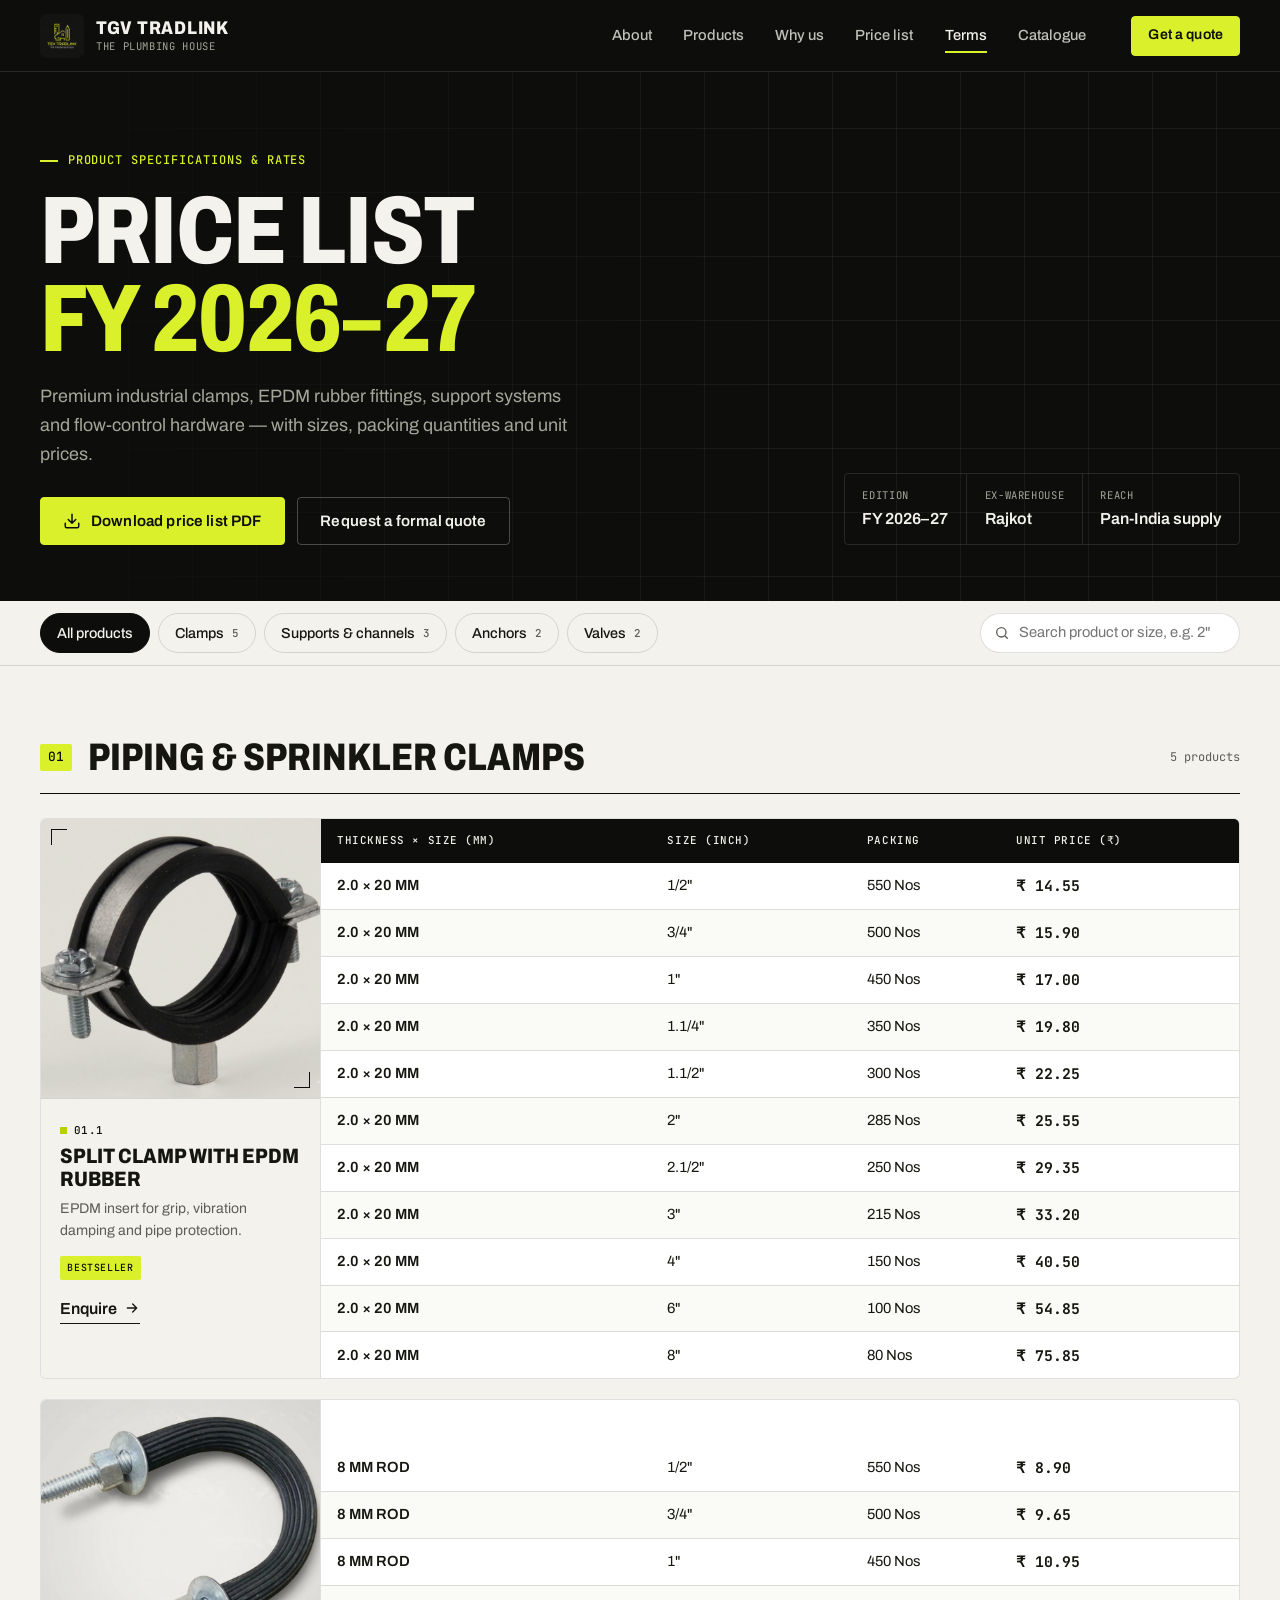
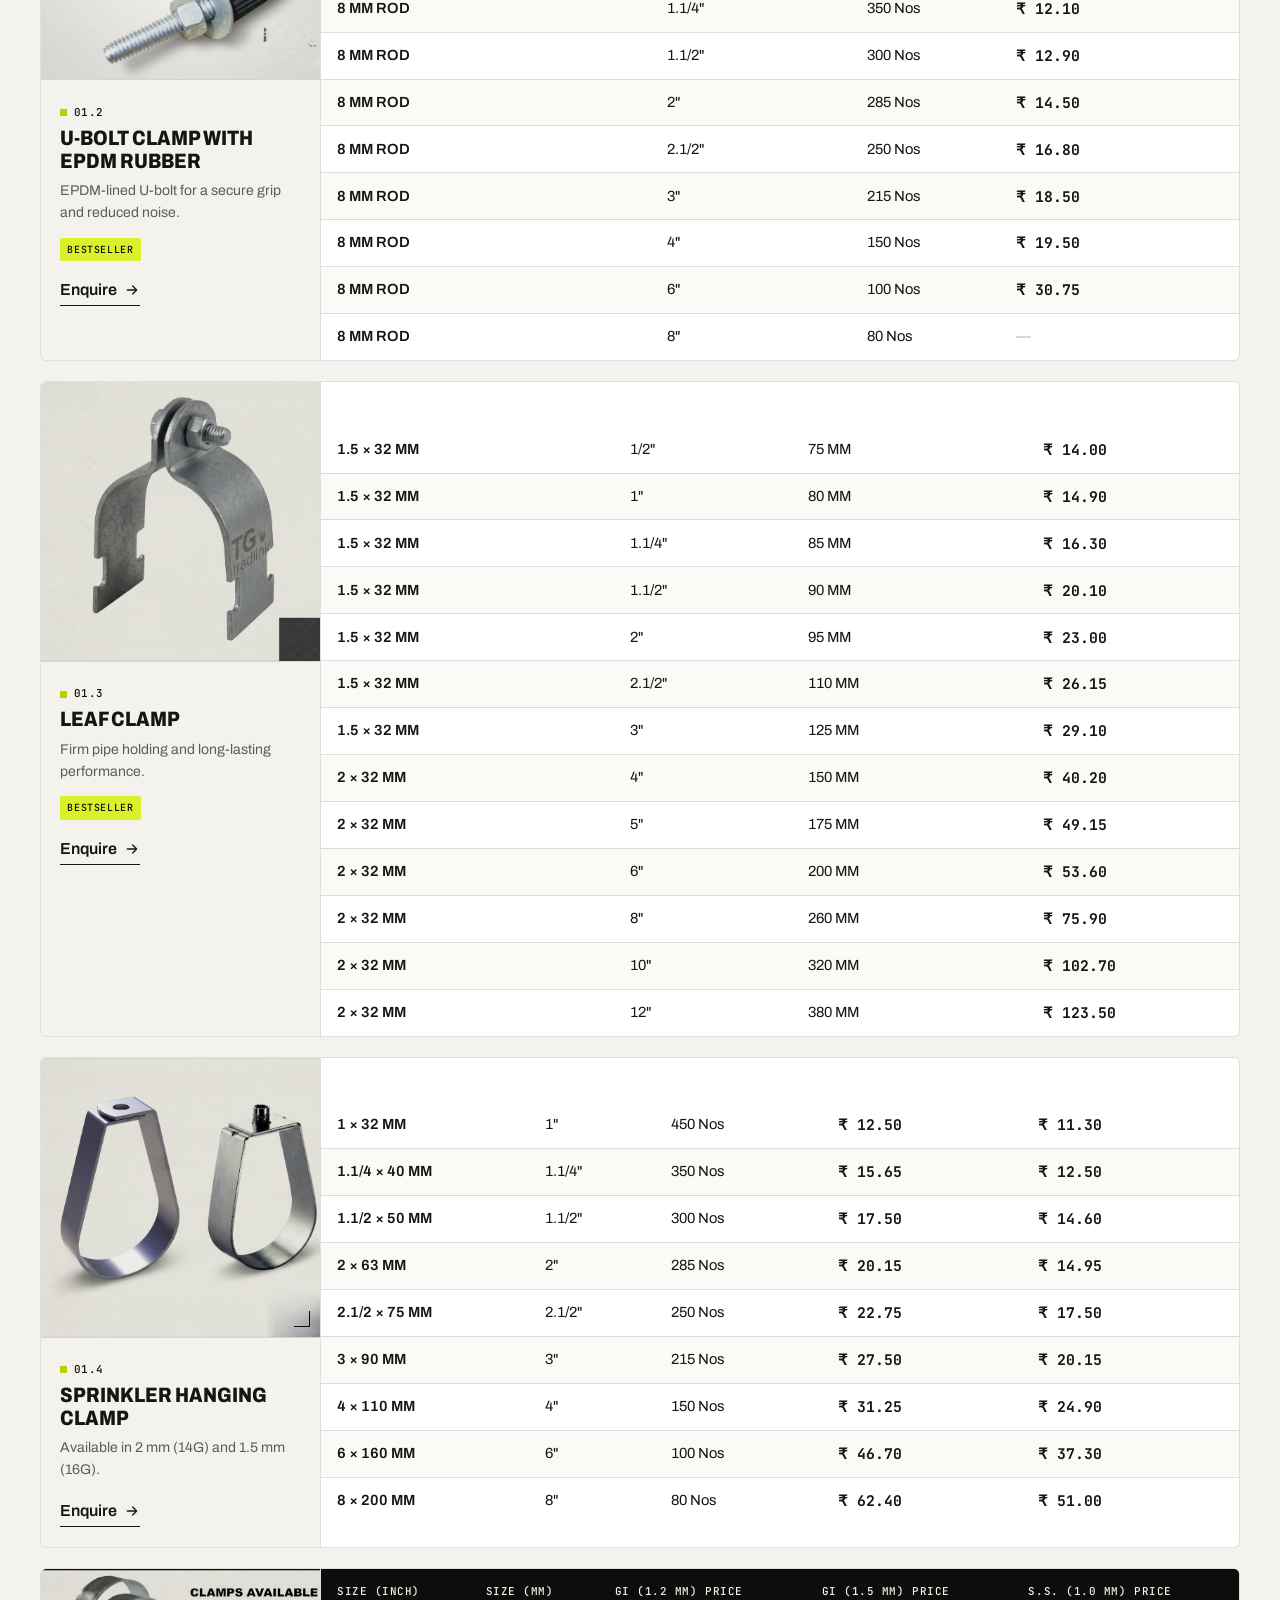
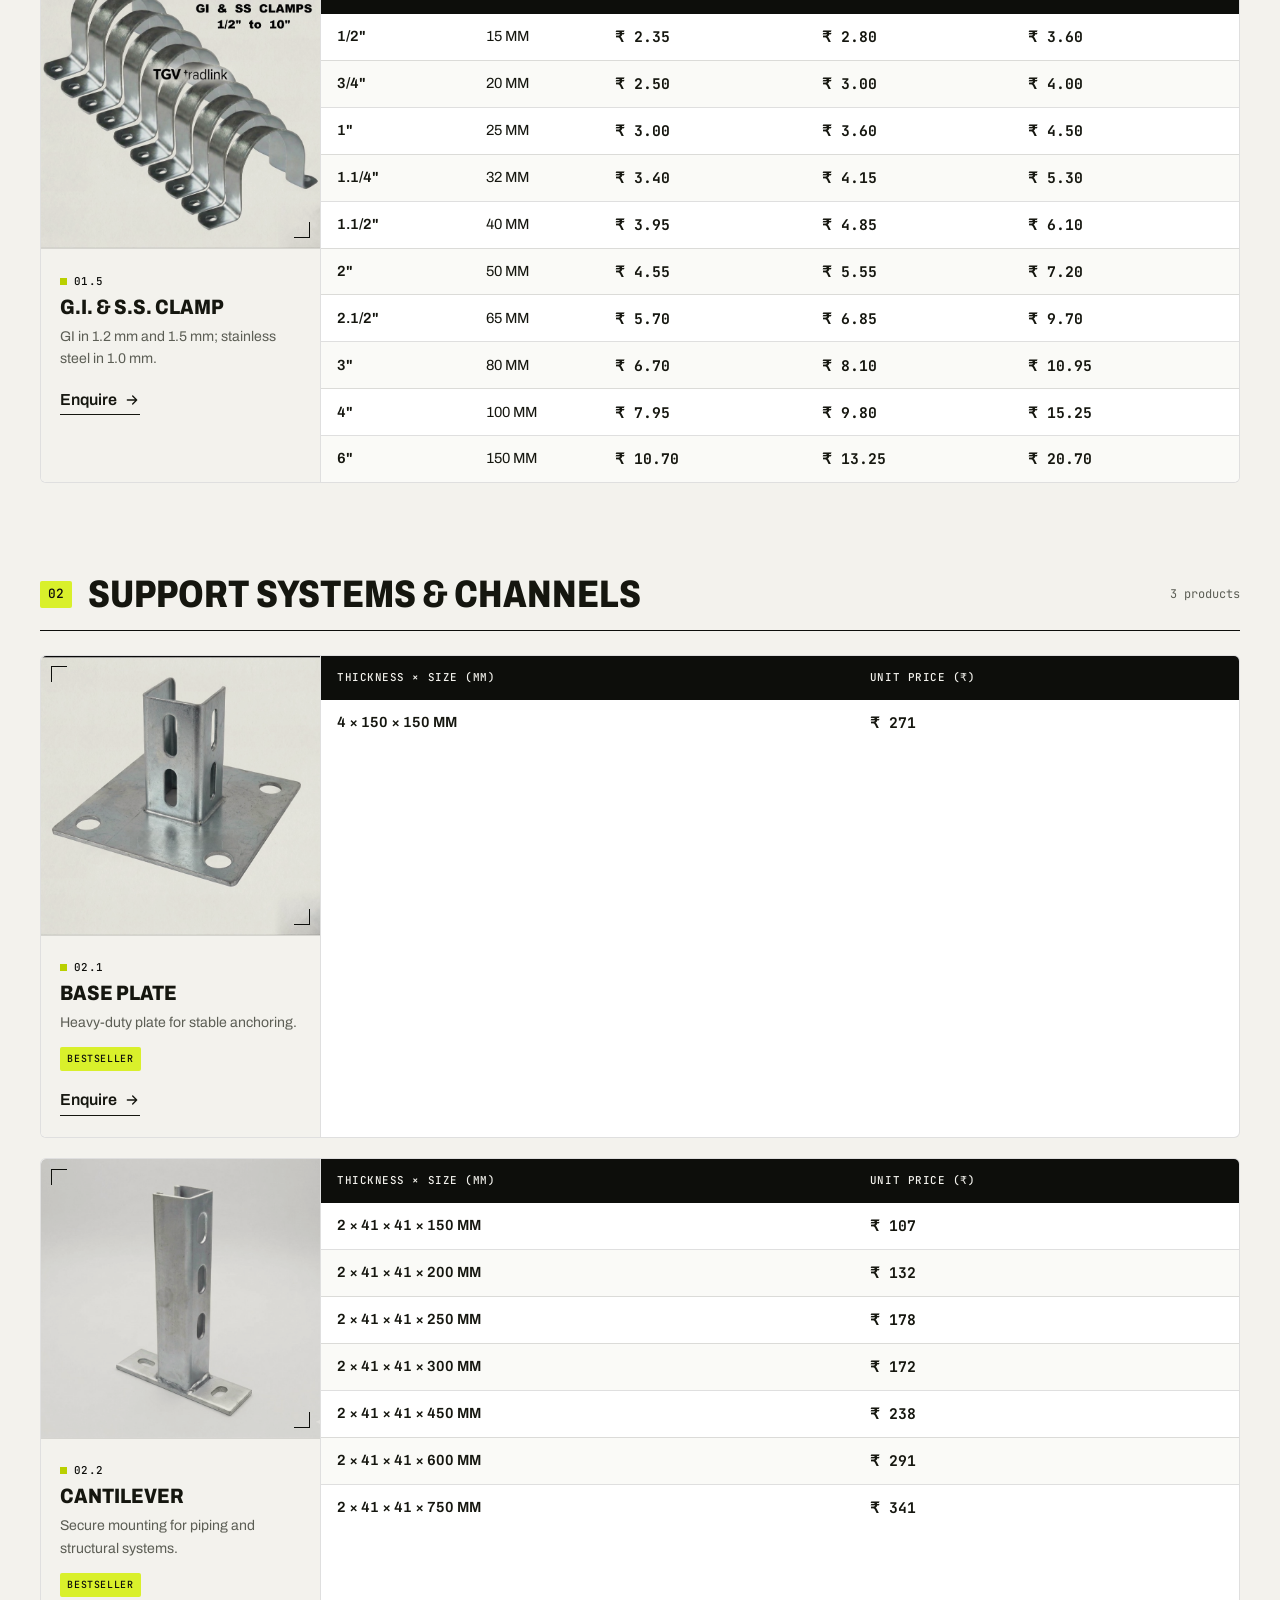
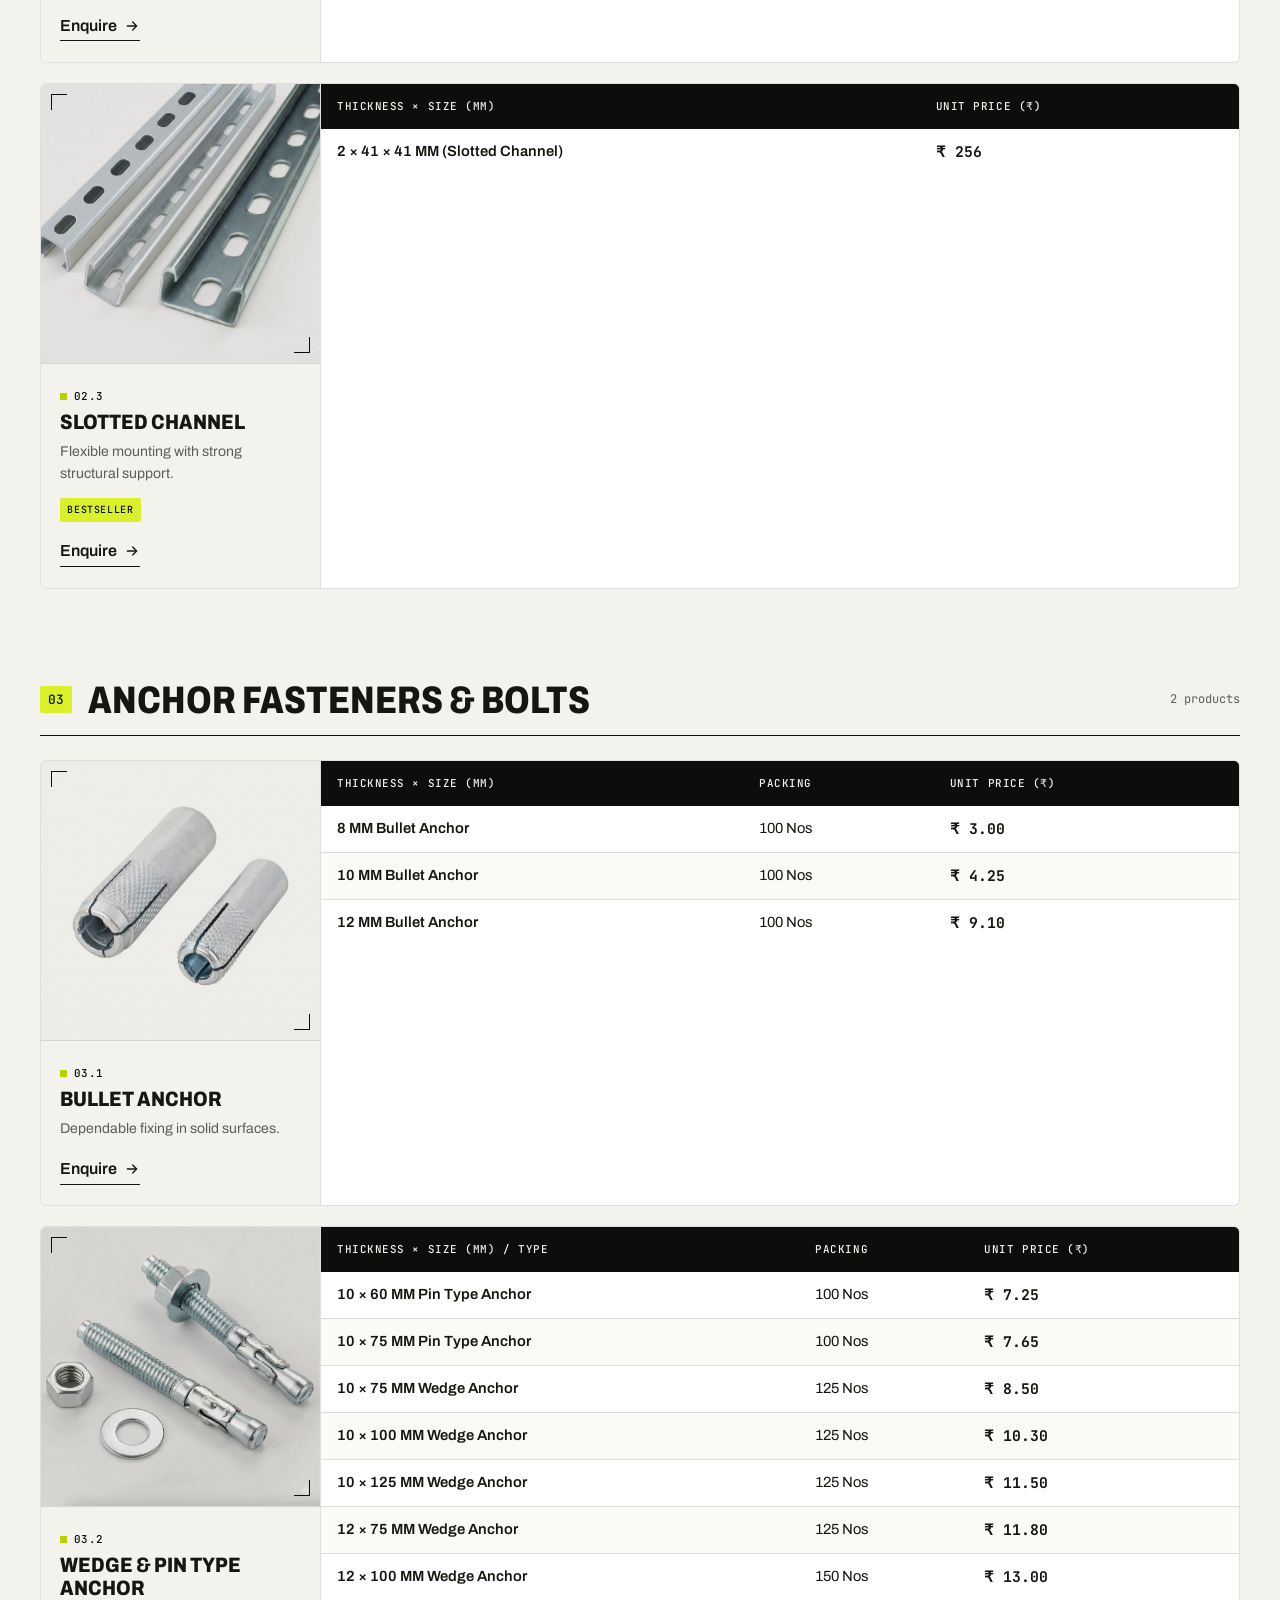
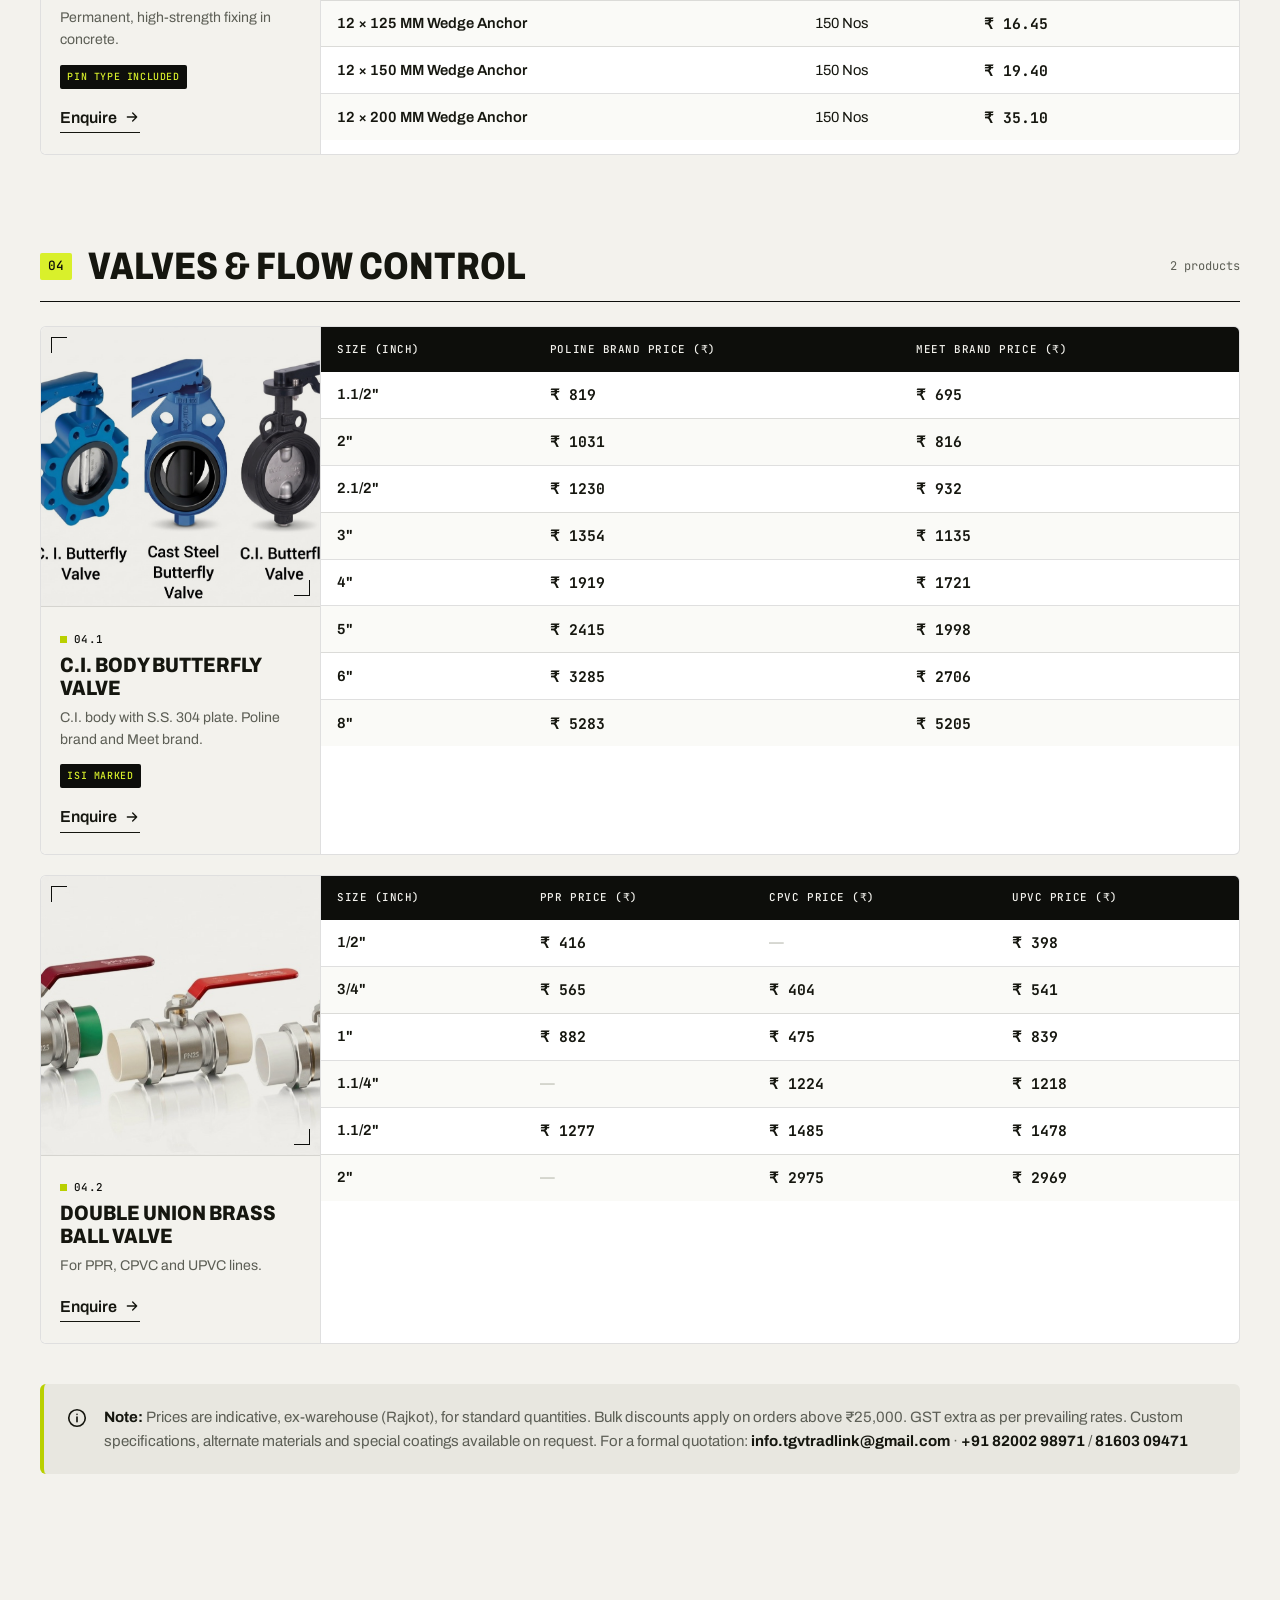
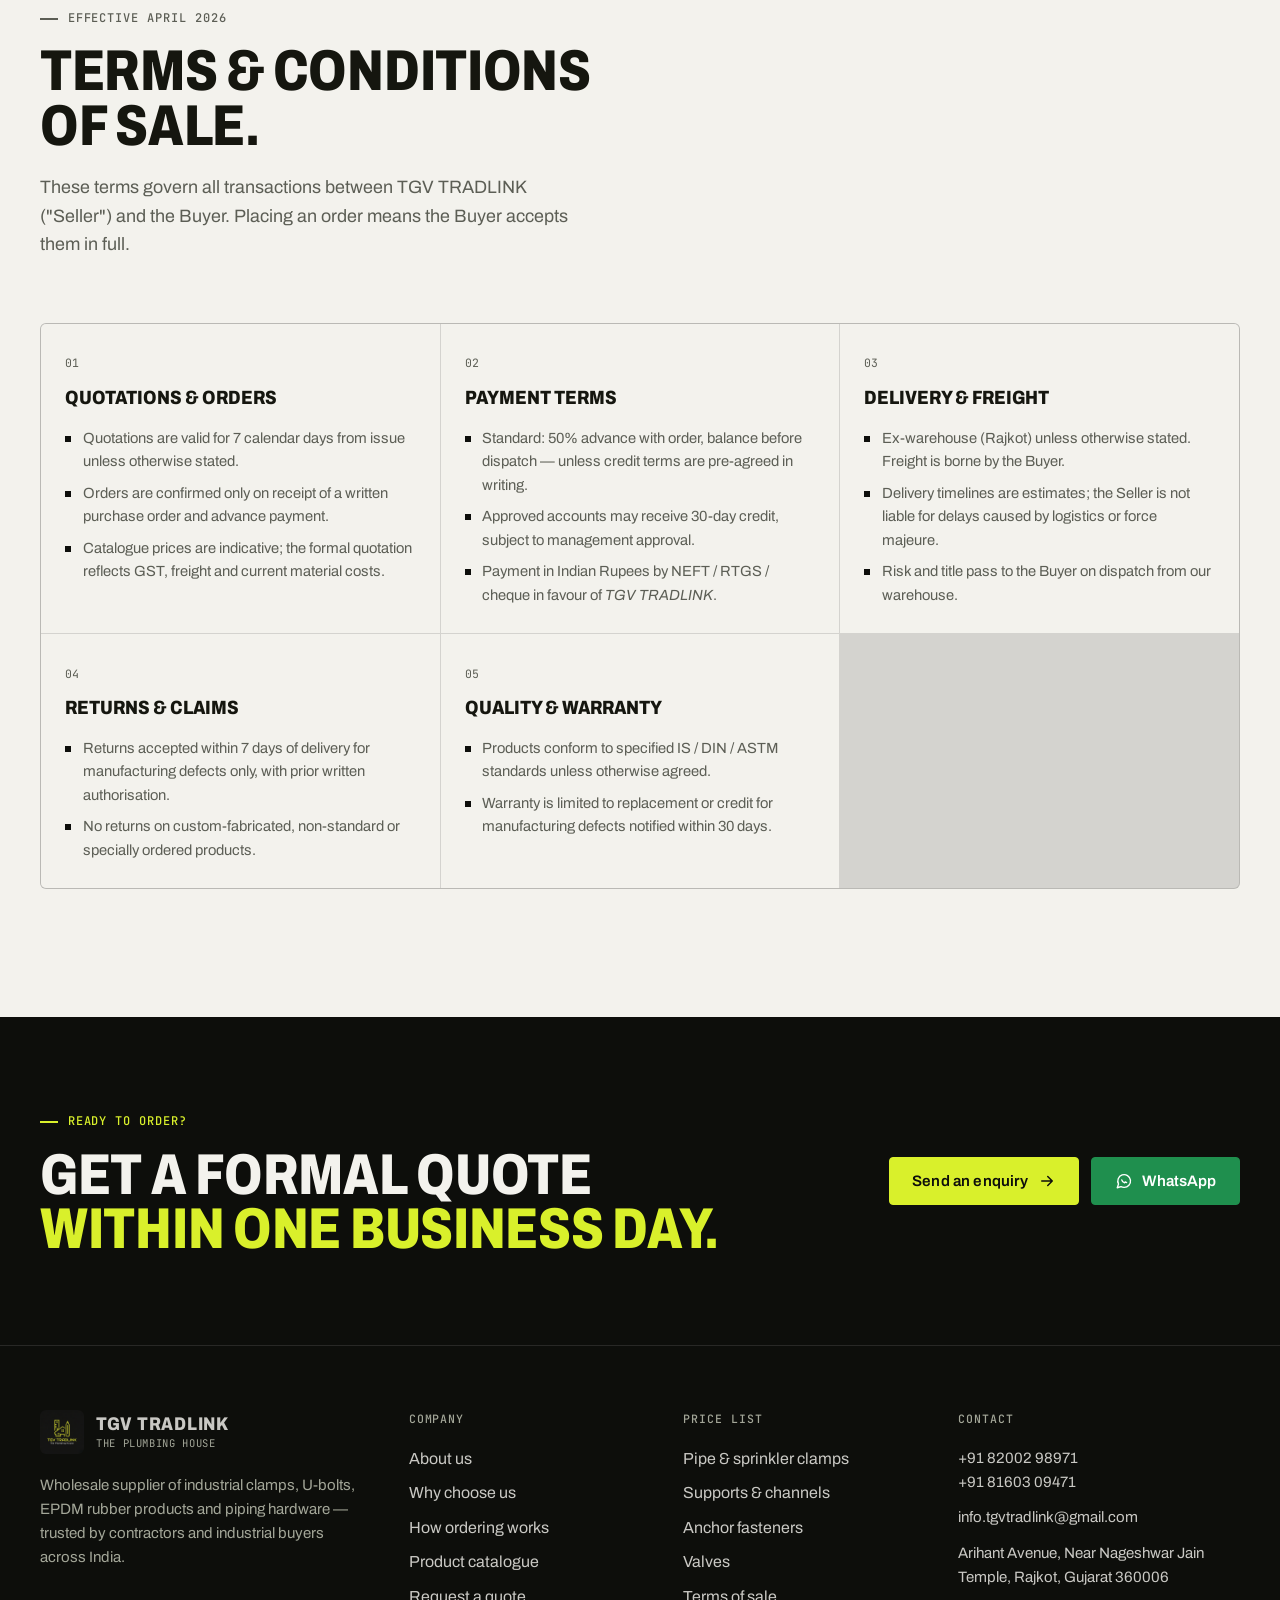
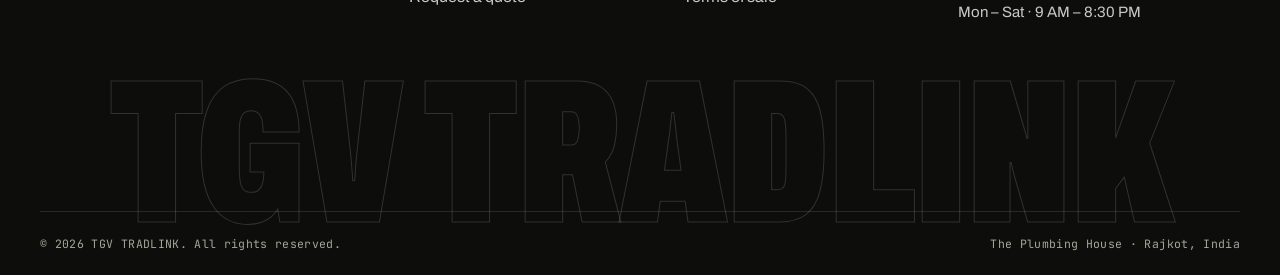
==== commit c9133eb8: "Add product catalogue and restyle price list - New product catalogue (product-catalogue.html + 29-pa" ====
--- a/catalogue.html
+++ b/catalogue.html
@@ -30,7 +30,7 @@
   <link
     href="https://fonts.googleapis.com/css2?family=Archivo:wdth,wght@62..125,300..900&family=JetBrains+Mono:wght@400;500&display=swap"
     rel="stylesheet" />
-  <link rel="stylesheet" href="style.css?v=5" />
+  <link rel="stylesheet" href="style.css?v=6" />
 </head>
 
 <body>
@@ -63,6 +63,7 @@
         <a href="index.html#why">Why us</a>
         <a href="#pricelist" class="active">Price list</a>
         <a href="#terms">Terms</a>
+        <a href="product-catalogue.html">Catalogue</a>
       </nav>
 
       <div class="header-cta">
@@ -82,9 +83,10 @@
     <a class="m-link" href="#anchors">Anchors <span>03</span></a>
     <a class="m-link" href="#valves">Valves <span>04</span></a>
     <a class="m-link" href="#terms">Terms <span>05</span></a>
+    <a class="m-link" href="product-catalogue.html">Catalogue <span>06</span></a>
     <div class="m-actions">
       <a href="index.html#contact" class="btn btn--lime">Get a quote</a>
-      <a href="images/catalogue.pdf" download class="btn btn--ghost" style="color:var(--paper);border-color:rgba(255,255,255,.25)">Download PDF</a>
+      <a href="images/price-list-nov-2026.pdf" download class="btn btn--ghost" style="color:var(--paper);border-color:rgba(255,255,255,.25)">Download price list PDF</a>
     </div>
   </nav>
 
@@ -99,7 +101,7 @@
             <p class="lead">Premium industrial clamps, EPDM rubber fittings, support systems and flow-control hardware —
               with sizes, packing quantities and unit prices.</p>
             <div class="page-hero-actions">
-              <a href="images/catalogue.pdf" download class="btn btn--lime"><svg><use href="#i-download"/></svg>Download PDF catalogue</a>
+              <a href="images/price-list-nov-2026.pdf" download class="btn btn--lime"><svg><use href="#i-download"/></svg>Download price list PDF</a>
               <a href="index.html#contact" class="btn btn--ghost">Request a formal quote</a>
             </div>
           </div>
@@ -120,7 +122,7 @@
           <button class="chip" data-filter="clamps" aria-pressed="false">Clamps <sup>5</sup></button>
           <button class="chip" data-filter="supports" aria-pressed="false">Supports &amp; channels <sup>3</sup></button>
           <button class="chip" data-filter="anchors" aria-pressed="false">Anchors <sup>2</sup></button>
-          <button class="chip" data-filter="valves" aria-pressed="false">Valves <sup>3</sup></button>
+          <button class="chip" data-filter="valves" aria-pressed="false">Valves <sup>2</sup></button>
         </div>
         <label class="search">
           <span class="sr-only">Search products or sizes</span>
@@ -149,25 +151,20 @@
           </div>
           <div class="table-wrap"><table class="price-table">
 <thead>
-<tr>
-<th>Thickness × Size (MM)</th>
-<th>Size (Inch)</th>
-<th>Packing</th>
-<th>Unit Price (₹)</th>
-</tr>
-</thead>
-<tbody>
-<tr><td>2.0 × 20 MM</td><td>1/2"</td><td>550 Nos</td><td class="price-cell">₹ 27.45</td></tr>
-<tr><td>2.0 × 20 MM</td><td>3/4"</td><td>500 Nos</td><td class="price-cell">₹ 30.00</td></tr>
-<tr><td>2.0 × 20 MM</td><td>1"</td><td>450 Nos</td><td class="price-cell">₹ 32.10</td></tr>
-<tr><td>2.0 × 20 MM</td><td>1.1/4"</td><td>350 Nos</td><td class="price-cell">₹ 37.35</td></tr>
-<tr><td>2.0 × 20 MM</td><td>1.1/2"</td><td>300 Nos</td><td class="price-cell">₹ 42.00</td></tr>
-<tr><td>2.0 × 20 MM</td><td>2"</td><td>285 Nos</td><td class="price-cell">₹ 48.20</td></tr>
-<tr><td>2.0 × 20 MM</td><td>2.1/2"</td><td>250 Nos</td><td class="price-cell">₹ 55.40</td></tr>
-<tr><td>2.0 × 20 MM</td><td>3"</td><td>215 Nos</td><td class="price-cell">₹ 62.65</td></tr>
-<tr><td>2.0 × 20 MM</td><td>4"</td><td>150 Nos</td><td class="price-cell">₹ 46.45</td></tr>
-<tr><td>2.0 × 20 MM</td><td>6"</td><td>100 Nos</td><td class="price-cell">₹ 103.50</td></tr>
-<tr><td>2.0 × 20 MM</td><td>8"</td><td>80 Nos</td><td class="price-cell">₹ 143.20</td></tr>
+<tr><th>Thickness × Size (MM)</th><th>Size (Inch)</th><th>Packing</th><th>Unit Price (₹)</th></tr>
+</thead>
+<tbody>
+<tr><td>2.0 × 20 MM</td><td>1/2"</td><td>550 Nos</td><td class="price-cell">₹ 14.55</td></tr>
+<tr><td>2.0 × 20 MM</td><td>3/4"</td><td>500 Nos</td><td class="price-cell">₹ 15.90</td></tr>
+<tr><td>2.0 × 20 MM</td><td>1"</td><td>450 Nos</td><td class="price-cell">₹ 17.00</td></tr>
+<tr><td>2.0 × 20 MM</td><td>1.1/4"</td><td>350 Nos</td><td class="price-cell">₹ 19.80</td></tr>
+<tr><td>2.0 × 20 MM</td><td>1.1/2"</td><td>300 Nos</td><td class="price-cell">₹ 22.25</td></tr>
+<tr><td>2.0 × 20 MM</td><td>2"</td><td>285 Nos</td><td class="price-cell">₹ 25.55</td></tr>
+<tr><td>2.0 × 20 MM</td><td>2.1/2"</td><td>250 Nos</td><td class="price-cell">₹ 29.35</td></tr>
+<tr><td>2.0 × 20 MM</td><td>3"</td><td>215 Nos</td><td class="price-cell">₹ 33.20</td></tr>
+<tr><td>2.0 × 20 MM</td><td>4"</td><td>150 Nos</td><td class="price-cell">₹ 40.50</td></tr>
+<tr><td>2.0 × 20 MM</td><td>6"</td><td>100 Nos</td><td class="price-cell">₹ 54.85</td></tr>
+<tr><td>2.0 × 20 MM</td><td>8"</td><td>80 Nos</td><td class="price-cell">₹ 75.85</td></tr>
 </tbody>
 </table></div>
         </article>
@@ -185,24 +182,19 @@
           </div>
           <div class="table-wrap"><table class="price-table">
 <thead>
-<tr>
-<th>Thickness × Size (MM)</th>
-<th>Size (Inch)</th>
-<th>Packing</th>
-<th>Unit Price (₹)</th>
-</tr>
-</thead>
-<tbody>
-<tr><td>8 MM ROD</td><td>1/2"</td><td>550 Nos</td><td class="price-cell">₹ 16.80</td></tr>
-<tr><td>8 MM ROD</td><td>3/4"</td><td>500 Nos</td><td class="price-cell">₹ 18.20</td></tr>
-<tr><td>8 MM ROD</td><td>1"</td><td>450 Nos</td><td class="price-cell">₹ 20.70</td></tr>
-<tr><td>8 MM ROD</td><td>1.1/4"</td><td>350 Nos</td><td class="price-cell">₹ 22.85</td></tr>
-<tr><td>8 MM ROD</td><td>1.1/2"</td><td>300 Nos</td><td class="price-cell">₹ 24.35</td></tr>
-<tr><td>8 MM ROD</td><td>2"</td><td>285 Nos</td><td class="price-cell">₹ 27.35</td></tr>
-<tr><td>8 MM ROD</td><td>2.1/2"</td><td>250 Nos</td><td class="price-cell">₹ 31.70</td></tr>
-<tr><td>8 MM ROD</td><td>3"</td><td>215 Nos</td><td class="price-cell">₹ 34.90</td></tr>
-<tr><td>8 MM ROD</td><td>4"</td><td>150 Nos</td><td class="price-cell">₹ 36.80</td></tr>
-<tr><td>8 MM ROD</td><td>6"</td><td>100 Nos</td><td class="price-cell">₹ 58.05</td></tr>
+<tr><th>Thickness × Size (MM)</th><th>Size (Inch)</th><th>Packing</th><th>Unit Price (₹)</th></tr>
+</thead>
+<tbody>
+<tr><td>8 MM ROD</td><td>1/2"</td><td>550 Nos</td><td class="price-cell">₹ 8.90</td></tr>
+<tr><td>8 MM ROD</td><td>3/4"</td><td>500 Nos</td><td class="price-cell">₹ 9.65</td></tr>
+<tr><td>8 MM ROD</td><td>1"</td><td>450 Nos</td><td class="price-cell">₹ 10.95</td></tr>
+<tr><td>8 MM ROD</td><td>1.1/4"</td><td>350 Nos</td><td class="price-cell">₹ 12.10</td></tr>
+<tr><td>8 MM ROD</td><td>1.1/2"</td><td>300 Nos</td><td class="price-cell">₹ 12.90</td></tr>
+<tr><td>8 MM ROD</td><td>2"</td><td>285 Nos</td><td class="price-cell">₹ 14.50</td></tr>
+<tr><td>8 MM ROD</td><td>2.1/2"</td><td>250 Nos</td><td class="price-cell">₹ 16.80</td></tr>
+<tr><td>8 MM ROD</td><td>3"</td><td>215 Nos</td><td class="price-cell">₹ 18.50</td></tr>
+<tr><td>8 MM ROD</td><td>4"</td><td>150 Nos</td><td class="price-cell">₹ 19.50</td></tr>
+<tr><td>8 MM ROD</td><td>6"</td><td>100 Nos</td><td class="price-cell">₹ 30.75</td></tr>
 <tr><td>8 MM ROD</td><td>8"</td><td>80 Nos</td><td class="na">—</td></tr>
 </tbody>
 </table></div>
@@ -221,28 +213,22 @@
           </div>
           <div class="table-wrap"><table class="price-table">
 <thead>
-<tr>
-<th>Thickness × Size (MM)</th>
-<th>Size (Inch)</th>
-<th>Packing / Length</th>
-<th>Unit Price (₹)</th>
-</tr>
-</thead>
-<tbody>
-<tr><td>1.5 × 32 MM</td><td>1/2"</td><td>75 MM</td><td class="price-cell">₹ 28.15</td></tr>
-<tr><td>1.5 × 32 MM</td><td>1"</td><td>80 MM</td><td class="price-cell">₹ 30.75</td></tr>
-<tr><td>1.5 × 32 MM</td><td>1.1/4"</td><td>85 MM</td><td class="price-cell">₹ 37.95</td></tr>
-<tr><td>1.5 × 32 MM</td><td>1.1/2"</td><td>90 MM</td><td class="price-cell">₹ 43.40</td></tr>
-<tr><td>1.5 × 32 MM</td><td>2"</td><td>95 MM</td><td class="price-cell">₹ 49.50</td></tr>
-<tr><td>1.5 × 32 MM</td><td>2.1/2"</td><td>110 MM</td><td class="price-cell">₹ 54.90</td></tr>
-<tr><td>1.5 × 32 MM</td><td>3"</td><td>125 MM</td><td class="price-cell">₹ 75.85</td></tr>
-<tr><td>2 × 32 MM</td><td>4"</td><td>150 MM</td><td class="price-cell">₹ 92.75</td></tr>
-<tr><td>2 × 32 MM</td><td>5"</td><td>175 MM</td><td class="price-cell">₹ 101.15</td></tr>
-<tr><td>2 × 32 MM</td><td>6"</td><td>200 MM</td><td class="price-cell">₹ 143.20</td></tr>
-<tr><td>2 × 32 MM</td><td>8"</td><td>260 MM</td><td class="price-cell">₹ 193.80</td></tr>
-<tr><td>2 × 32 MM</td><td>10"</td><td>320 MM</td><td class="price-cell">₹ 233.15</td></tr>
-<tr><td>2 × 32 MM</td><td>12"</td><td>380 MM</td><td class="price-cell">₹ 247.00</td></tr>
-<tr><td>2 × 32 MM</td><td>16"</td><td class="na">—</td><td class="price-cell">₹ 292.00</td></tr>
+<tr><th>Thickness × Size (MM)</th><th>Size (Inch)</th><th>Packing / Length</th><th>Unit Price (₹)</th></tr>
+</thead>
+<tbody>
+<tr><td>1.5 × 32 MM</td><td>1/2"</td><td>75 MM</td><td class="price-cell">₹ 14.00</td></tr>
+<tr><td>1.5 × 32 MM</td><td>1"</td><td>80 MM</td><td class="price-cell">₹ 14.90</td></tr>
+<tr><td>1.5 × 32 MM</td><td>1.1/4"</td><td>85 MM</td><td class="price-cell">₹ 16.30</td></tr>
+<tr><td>1.5 × 32 MM</td><td>1.1/2"</td><td>90 MM</td><td class="price-cell">₹ 20.10</td></tr>
+<tr><td>1.5 × 32 MM</td><td>2"</td><td>95 MM</td><td class="price-cell">₹ 23.00</td></tr>
+<tr><td>1.5 × 32 MM</td><td>2.1/2"</td><td>110 MM</td><td class="price-cell">₹ 26.15</td></tr>
+<tr><td>1.5 × 32 MM</td><td>3"</td><td>125 MM</td><td class="price-cell">₹ 29.10</td></tr>
+<tr><td>2 × 32 MM</td><td>4"</td><td>150 MM</td><td class="price-cell">₹ 40.20</td></tr>
+<tr><td>2 × 32 MM</td><td>5"</td><td>175 MM</td><td class="price-cell">₹ 49.15</td></tr>
+<tr><td>2 × 32 MM</td><td>6"</td><td>200 MM</td><td class="price-cell">₹ 53.60</td></tr>
+<tr><td>2 × 32 MM</td><td>8"</td><td>260 MM</td><td class="price-cell">₹ 75.90</td></tr>
+<tr><td>2 × 32 MM</td><td>10"</td><td>320 MM</td><td class="price-cell">₹ 102.70</td></tr>
+<tr><td>2 × 32 MM</td><td>12"</td><td>380 MM</td><td class="price-cell">₹ 123.50</td></tr>
 </tbody>
 </table></div>
         </article>
@@ -259,24 +245,18 @@
           </div>
           <div class="table-wrap"><table class="price-table">
 <thead>
-<tr>
-<th>Thickness × Size (MM)</th>
-<th>Size (Inch)</th>
-<th>Packing / Length</th>
-<th>2 MM (14G) Price (₹)</th>
-<th>1.5 MM (16G) Price (₹)</th>
-</tr>
-</thead>
-<tbody>
-<tr><td>1 × 32 MM</td><td>1"</td><td>450 Nos</td><td class="price-cell">₹ 23.60</td><td class="price-cell">₹ 21.35</td></tr>
-<tr><td>1.1/4 × 40 MM</td><td>1.1/4"</td><td>350 Nos</td><td class="price-cell">₹ 29.60</td><td class="price-cell">₹ 23.60</td></tr>
-<tr><td>1.1/2 × 50 MM</td><td>1.1/2"</td><td>300 Nos</td><td class="price-cell">₹ 33.00</td><td class="price-cell">₹ 27.55</td></tr>
-<tr><td>2 × 63 MM</td><td>2"</td><td>285 Nos</td><td class="price-cell">₹ 38.00</td><td class="price-cell">₹ 28.20</td></tr>
-<tr><td>2.1/2 × 75 MM</td><td>2.1/2"</td><td>250 Nos</td><td class="price-cell">₹ 42.95</td><td class="price-cell">₹ 33.15</td></tr>
-<tr><td>3 × 90 MM</td><td>3"</td><td>215 Nos</td><td class="price-cell">₹ 51.90</td><td class="price-cell">₹ 38.10</td></tr>
-<tr><td>4 × 110 MM</td><td>4"</td><td>150 Nos</td><td class="price-cell">₹ 59.00</td><td class="price-cell">₹ 47.00</td></tr>
-<tr><td>6 × 160 MM</td><td>6"</td><td>100 Nos</td><td class="price-cell">₹ 88.15</td><td class="price-cell">₹ 70.40</td></tr>
-<tr><td>8 × 200 MM</td><td>8"</td><td>80 Nos</td><td class="price-cell">₹ 117.75</td><td class="price-cell">₹ 96.30</td></tr>
+<tr><th>Thickness × Size (MM)</th><th>Size (Inch)</th><th>Packing / Length</th><th>2 MM (14G) Price (₹)</th><th>1.5 MM (16G) Price (₹)</th></tr>
+</thead>
+<tbody>
+<tr><td>1 × 32 MM</td><td>1"</td><td>450 Nos</td><td class="price-cell">₹ 12.50</td><td class="price-cell">₹ 11.30</td></tr>
+<tr><td>1.1/4 × 40 MM</td><td>1.1/4"</td><td>350 Nos</td><td class="price-cell">₹ 15.65</td><td class="price-cell">₹ 12.50</td></tr>
+<tr><td>1.1/2 × 50 MM</td><td>1.1/2"</td><td>300 Nos</td><td class="price-cell">₹ 17.50</td><td class="price-cell">₹ 14.60</td></tr>
+<tr><td>2 × 63 MM</td><td>2"</td><td>285 Nos</td><td class="price-cell">₹ 20.15</td><td class="price-cell">₹ 14.95</td></tr>
+<tr><td>2.1/2 × 75 MM</td><td>2.1/2"</td><td>250 Nos</td><td class="price-cell">₹ 22.75</td><td class="price-cell">₹ 17.50</td></tr>
+<tr><td>3 × 90 MM</td><td>3"</td><td>215 Nos</td><td class="price-cell">₹ 27.50</td><td class="price-cell">₹ 20.15</td></tr>
+<tr><td>4 × 110 MM</td><td>4"</td><td>150 Nos</td><td class="price-cell">₹ 31.25</td><td class="price-cell">₹ 24.90</td></tr>
+<tr><td>6 × 160 MM</td><td>6"</td><td>100 Nos</td><td class="price-cell">₹ 46.70</td><td class="price-cell">₹ 37.30</td></tr>
+<tr><td>8 × 200 MM</td><td>8"</td><td>80 Nos</td><td class="price-cell">₹ 62.40</td><td class="price-cell">₹ 51.00</td></tr>
 </tbody>
 </table></div>
         </article>
@@ -293,25 +273,19 @@
           </div>
           <div class="table-wrap"><table class="price-table">
 <thead>
-<tr>
-<th>Size (Inch)</th>
-<th>Size (MM)</th>
-<th>GI (1.2 MM) Price</th>
-<th>GI (1.5 MM) Price</th>
-<th>S.S. (1.0 MM) Price</th>
-</tr>
-</thead>
-<tbody>
-<tr><td>1/2"</td><td>15 MM</td><td class="price-cell">₹ 4.45</td><td class="price-cell">₹ 5.30</td><td class="price-cell">₹ 6.80</td></tr>
-<tr><td>3/4"</td><td>20 MM</td><td class="price-cell">₹ 4.75</td><td class="price-cell">₹ 5.70</td><td class="price-cell">₹ 7.60</td></tr>
-<tr><td>1"</td><td>25 MM</td><td class="price-cell">₹ 5.70</td><td class="price-cell">₹ 6.80</td><td class="price-cell">₹ 8.50</td></tr>
-<tr><td>1.1/4"</td><td>32 MM</td><td class="price-cell">₹ 6.45</td><td class="price-cell">₹ 7.85</td><td class="price-cell">₹ 10.00</td></tr>
-<tr><td>1.1/2"</td><td>40 MM</td><td class="price-cell">₹ 7.50</td><td class="price-cell">₹ 9.15</td><td class="price-cell">₹ 11.55</td></tr>
-<tr><td>2"</td><td>50 MM</td><td class="price-cell">₹ 8.60</td><td class="price-cell">₹ 10.50</td><td class="price-cell">₹ 13.60</td></tr>
-<tr><td>2.1/2"</td><td>65 MM</td><td class="price-cell">₹ 10.75</td><td class="price-cell">₹ 12.95</td><td class="price-cell">₹ 18.30</td></tr>
-<tr><td>3"</td><td>80 MM</td><td class="price-cell">₹ 12.70</td><td class="price-cell">₹ 15.30</td><td class="price-cell">₹ 20.70</td></tr>
-<tr><td>4"</td><td>100 MM</td><td class="price-cell">₹ 15.00</td><td class="price-cell">₹ 18.50</td><td class="price-cell">₹ 28.80</td></tr>
-<tr><td>6"</td><td>150 MM</td><td class="price-cell">₹ 20.25</td><td class="price-cell">₹ 25.00</td><td class="price-cell">₹ 39.10</td></tr>
+<tr><th>Size (Inch)</th><th>Size (MM)</th><th>GI (1.2 MM) Price</th><th>GI (1.5 MM) Price</th><th>S.S. (1.0 MM) Price</th></tr>
+</thead>
+<tbody>
+<tr><td>1/2"</td><td>15 MM</td><td class="price-cell">₹ 2.35</td><td class="price-cell">₹ 2.80</td><td class="price-cell">₹ 3.60</td></tr>
+<tr><td>3/4"</td><td>20 MM</td><td class="price-cell">₹ 2.50</td><td class="price-cell">₹ 3.00</td><td class="price-cell">₹ 4.00</td></tr>
+<tr><td>1"</td><td>25 MM</td><td class="price-cell">₹ 3.00</td><td class="price-cell">₹ 3.60</td><td class="price-cell">₹ 4.50</td></tr>
+<tr><td>1.1/4"</td><td>32 MM</td><td class="price-cell">₹ 3.40</td><td class="price-cell">₹ 4.15</td><td class="price-cell">₹ 5.30</td></tr>
+<tr><td>1.1/2"</td><td>40 MM</td><td class="price-cell">₹ 3.95</td><td class="price-cell">₹ 4.85</td><td class="price-cell">₹ 6.10</td></tr>
+<tr><td>2"</td><td>50 MM</td><td class="price-cell">₹ 4.55</td><td class="price-cell">₹ 5.55</td><td class="price-cell">₹ 7.20</td></tr>
+<tr><td>2.1/2"</td><td>65 MM</td><td class="price-cell">₹ 5.70</td><td class="price-cell">₹ 6.85</td><td class="price-cell">₹ 9.70</td></tr>
+<tr><td>3"</td><td>80 MM</td><td class="price-cell">₹ 6.70</td><td class="price-cell">₹ 8.10</td><td class="price-cell">₹ 10.95</td></tr>
+<tr><td>4"</td><td>100 MM</td><td class="price-cell">₹ 7.95</td><td class="price-cell">₹ 9.80</td><td class="price-cell">₹ 15.25</td></tr>
+<tr><td>6"</td><td>150 MM</td><td class="price-cell">₹ 10.70</td><td class="price-cell">₹ 13.25</td><td class="price-cell">₹ 20.70</td></tr>
 </tbody>
 </table></div>
         </article>
@@ -334,14 +308,10 @@
           </div>
           <div class="table-wrap"><table class="price-table">
 <thead>
-<tr>
-<th>Size (MM)</th>
-<th>Thickness (MM)</th>
-<th>Unit Price (₹)</th>
-</tr>
-</thead>
-<tbody>
-<tr><td>150 × 150 MM</td><td>4 MM</td><td class="price-cell">₹ 271</td></tr>
+<tr><th>Thickness × Size (MM)</th><th>Unit Price (₹)</th></tr>
+</thead>
+<tbody>
+<tr><td>4 × 150 × 150 MM</td><td class="price-cell">₹ 271</td></tr>
 </tbody>
 </table></div>
         </article>
@@ -359,21 +329,16 @@
           </div>
           <div class="table-wrap"><table class="price-table">
 <thead>
-<tr>
-<th>Thickness × Size (MM)</th>
-<th>Thickness (MM)</th>
-<th>Unit Price (₹)</th>
-</tr>
-</thead>
-<tbody>
-<tr><td>41 × 41 × 150</td><td>2 MM</td><td class="price-cell">₹ 202</td></tr>
-<tr><td>41 × 41 × 200</td><td>2 MM</td><td class="price-cell">₹ 250</td></tr>
-<tr><td>41 × 41 × 250</td><td>2 MM</td><td class="price-cell">₹ 338</td></tr>
-<tr><td>41 × 41 × 300</td><td>2 MM</td><td class="price-cell">₹ 327</td></tr>
-<tr><td>41 × 41 × 450</td><td>2 MM</td><td class="price-cell">₹ 453</td></tr>
-<tr><td>41 × 41 × 500</td><td>2 MM</td><td class="price-cell">₹ 482</td></tr>
-<tr><td>41 × 41 × 600</td><td>2 MM</td><td class="price-cell">₹ 553</td></tr>
-<tr><td>41 × 41 × 750</td><td>2 MM</td><td class="price-cell">₹ 646</td></tr>
+<tr><th>Thickness × Size (MM)</th><th>Unit Price (₹)</th></tr>
+</thead>
+<tbody>
+<tr><td>2 × 41 × 41 × 150 MM</td><td class="price-cell">₹ 107</td></tr>
+<tr><td>2 × 41 × 41 × 200 MM</td><td class="price-cell">₹ 132</td></tr>
+<tr><td>2 × 41 × 41 × 250 MM</td><td class="price-cell">₹ 178</td></tr>
+<tr><td>2 × 41 × 41 × 300 MM</td><td class="price-cell">₹ 172</td></tr>
+<tr><td>2 × 41 × 41 × 450 MM</td><td class="price-cell">₹ 238</td></tr>
+<tr><td>2 × 41 × 41 × 600 MM</td><td class="price-cell">₹ 291</td></tr>
+<tr><td>2 × 41 × 41 × 750 MM</td><td class="price-cell">₹ 341</td></tr>
 </tbody>
 </table></div>
         </article>
@@ -391,14 +356,10 @@
           </div>
           <div class="table-wrap"><table class="price-table">
 <thead>
-<tr>
-<th>Size (MM)</th>
-<th>Thickness (MM)</th>
-<th>Unit Price (₹)</th>
-</tr>
-</thead>
-<tbody>
-<tr><td>41 × 41 × 2 MM</td><td>2 MM</td><td class="price-cell">₹ 487</td></tr>
+<tr><th>Thickness × Size (MM)</th><th>Unit Price (₹)</th></tr>
+</thead>
+<tbody>
+<tr><td>2 × 41 × 41 MM (Slotted Channel)</td><td class="price-cell">₹ 256</td></tr>
 </tbody>
 </table></div>
         </article>
@@ -420,16 +381,12 @@
           </div>
           <div class="table-wrap"><table class="price-table">
 <thead>
-<tr>
-<th>Thickness × Size (MM)</th>
-<th>Packing</th>
-<th>Unit Price (₹)</th>
-</tr>
-</thead>
-<tbody>
-<tr><td>8 MM Bullet Anchor</td><td>100 Nos</td><td class="price-cell">₹ 5.70</td></tr>
-<tr><td>10 MM Bullet Anchor</td><td>100 Nos</td><td class="price-cell">₹ 8.00</td></tr>
-<tr><td>12 MM Bullet Anchor</td><td>100 Nos</td><td class="price-cell">₹ 17.20</td></tr>
+<tr><th>Thickness × Size (MM)</th><th>Packing</th><th>Unit Price (₹)</th></tr>
+</thead>
+<tbody>
+<tr><td>8 MM Bullet Anchor</td><td>100 Nos</td><td class="price-cell">₹ 3.00</td></tr>
+<tr><td>10 MM Bullet Anchor</td><td>100 Nos</td><td class="price-cell">₹ 4.25</td></tr>
+<tr><td>12 MM Bullet Anchor</td><td>100 Nos</td><td class="price-cell">₹ 9.10</td></tr>
 </tbody>
 </table></div>
         </article>
@@ -447,23 +404,19 @@
           </div>
           <div class="table-wrap"><table class="price-table">
 <thead>
-<tr>
-<th>Thickness × Size (MM) / Type</th>
-<th>Packing</th>
-<th>Unit Price (₹)</th>
-</tr>
-</thead>
-<tbody>
-<tr><td>10 × 60 MM Pin Type Anchor</td><td>100 Nos</td><td class="price-cell">₹ 13.70</td></tr>
-<tr><td>10 × 75 MM Pin Type Anchor</td><td>100 Nos</td><td class="price-cell">₹ 14.50</td></tr>
-<tr><td>10 × 75 MM Wedge Anchor</td><td>125 Nos</td><td class="price-cell">₹ 16.10</td></tr>
-<tr><td>10 × 100 MM Wedge Anchor</td><td>125 Nos</td><td class="price-cell">₹ 19.50</td></tr>
-<tr><td>10 × 125 MM Wedge Anchor</td><td>125 Nos</td><td class="price-cell">₹ 21.70</td></tr>
-<tr><td>12 × 75 MM Wedge Anchor</td><td>125 Nos</td><td class="price-cell">₹ 22.30</td></tr>
-<tr><td>12 × 100 MM Wedge Anchor</td><td>150 Nos</td><td class="price-cell">₹ 24.55</td></tr>
-<tr><td>12 × 125 MM Wedge Anchor</td><td>150 Nos</td><td class="price-cell">₹ 31.10</td></tr>
-<tr><td>12 × 150 MM Wedge Anchor</td><td>150 Nos</td><td class="price-cell">₹ 36.65</td></tr>
-<tr><td>12 × 200 MM Wedge Anchor</td><td>150 Nos</td><td class="price-cell">₹ 66.30</td></tr>
+<tr><th>Thickness × Size (MM) / Type</th><th>Packing</th><th>Unit Price (₹)</th></tr>
+</thead>
+<tbody>
+<tr><td>10 × 60 MM Pin Type Anchor</td><td>100 Nos</td><td class="price-cell">₹ 7.25</td></tr>
+<tr><td>10 × 75 MM Pin Type Anchor</td><td>100 Nos</td><td class="price-cell">₹ 7.65</td></tr>
+<tr><td>10 × 75 MM Wedge Anchor</td><td>125 Nos</td><td class="price-cell">₹ 8.50</td></tr>
+<tr><td>10 × 100 MM Wedge Anchor</td><td>125 Nos</td><td class="price-cell">₹ 10.30</td></tr>
+<tr><td>10 × 125 MM Wedge Anchor</td><td>125 Nos</td><td class="price-cell">₹ 11.50</td></tr>
+<tr><td>12 × 75 MM Wedge Anchor</td><td>125 Nos</td><td class="price-cell">₹ 11.80</td></tr>
+<tr><td>12 × 100 MM Wedge Anchor</td><td>150 Nos</td><td class="price-cell">₹ 13.00</td></tr>
+<tr><td>12 × 125 MM Wedge Anchor</td><td>150 Nos</td><td class="price-cell">₹ 16.45</td></tr>
+<tr><td>12 × 150 MM Wedge Anchor</td><td>150 Nos</td><td class="price-cell">₹ 19.40</td></tr>
+<tr><td>12 × 200 MM Wedge Anchor</td><td>150 Nos</td><td class="price-cell">₹ 35.10</td></tr>
 </tbody>
 </table></div>
         </article>
@@ -471,7 +424,7 @@
 
       <!-- 04 VALVES -->
       <section class="cat-section" id="valves" data-cat="valves">
-        <div class="cat-head"><span class="num">04</span><h2>Valves &amp; flow control</h2><span class="count">3 products</span></div>
+        <div class="cat-head"><span class="num">04</span><h2>Valves &amp; flow control</h2><span class="count">2 products</span></div>
 
         <article class="pl-item" id="butterfly-valve">
           <div class="pl-side">
@@ -479,28 +432,24 @@
             <div class="pl-info">
               <span class="p-code">04.1</span>
               <h3>C.I. Body Butterfly Valve</h3>
-              <p>C.I. body with S.S. 304 plate. ISI brand and Meet brand.</p>
+              <p>C.I. body with S.S. 304 plate. Poline brand and Meet brand.</p>
               <div class="pl-tags"><span class="ink">ISI marked</span></div>
               <a href="index.html?product=C.I.+Body+Butterfly+Valve#contact" class="link-arrow pl-quote">Enquire <svg><use href="#i-arrow"/></svg></a>
             </div>
           </div>
           <div class="table-wrap"><table class="price-table">
 <thead>
-<tr>
-<th>Size (Inch)</th>
-<th>ISI Brand (₹)</th>
-<th>Meet Brand Price (₹)</th>
-</tr>
-</thead>
-<tbody>
-<tr><td>1.1/2"</td><td class="price-cell">₹ 1006</td><td class="price-cell">₹ 738</td></tr>
-<tr><td>2"</td><td class="price-cell">₹ 1243</td><td class="price-cell">₹ 868</td></tr>
-<tr><td>2.1/2"</td><td class="price-cell">₹ 1487</td><td class="price-cell">₹ 989</td></tr>
-<tr><td>3"</td><td class="price-cell">₹ 1664</td><td class="price-cell">₹ 1204</td></tr>
-<tr><td>4"</td><td class="price-cell">₹ 2040</td><td class="price-cell">₹ 1827</td></tr>
-<tr><td>5"</td><td class="price-cell">₹ 2933</td><td class="price-cell">₹ 2120</td></tr>
-<tr><td>6"</td><td class="price-cell">₹ 4075</td><td class="price-cell">₹ 2871</td></tr>
-<tr><td>8"</td><td class="price-cell">₹ 6534</td><td class="price-cell">₹ 5523</td></tr>
+<tr><th>Size (Inch)</th><th>Poline Brand Price (₹)</th><th>Meet Brand Price (₹)</th></tr>
+</thead>
+<tbody>
+<tr><td>1.1/2"</td><td class="price-cell">₹ 819</td><td class="price-cell">₹ 695</td></tr>
+<tr><td>2"</td><td class="price-cell">₹ 1031</td><td class="price-cell">₹ 816</td></tr>
+<tr><td>2.1/2"</td><td class="price-cell">₹ 1230</td><td class="price-cell">₹ 932</td></tr>
+<tr><td>3"</td><td class="price-cell">₹ 1354</td><td class="price-cell">₹ 1135</td></tr>
+<tr><td>4"</td><td class="price-cell">₹ 1919</td><td class="price-cell">₹ 1721</td></tr>
+<tr><td>5"</td><td class="price-cell">₹ 2415</td><td class="price-cell">₹ 1998</td></tr>
+<tr><td>6"</td><td class="price-cell">₹ 3285</td><td class="price-cell">₹ 2706</td></tr>
+<tr><td>8"</td><td class="price-cell">₹ 5283</td><td class="price-cell">₹ 5205</td></tr>
 </tbody>
 </table></div>
         </article>
@@ -517,53 +466,15 @@
           </div>
           <div class="table-wrap"><table class="price-table">
 <thead>
-<tr>
-<th>Size (Inch)</th>
-<th>PPR Price (₹)</th>
-<th>CPVC Price (₹)</th>
-<th>UPVC Price (₹)</th>
-</tr>
-</thead>
-<tbody>
-<tr><td>1/2"</td><td class="price-cell">₹ 509</td><td class="na">—</td><td class="price-cell">₹ 473</td></tr>
-<tr><td>3/4"</td><td class="price-cell">₹ 693</td><td class="price-cell">₹ 482</td><td class="price-cell">₹ 644</td></tr>
-<tr><td>1"</td><td class="price-cell">₹ 1080</td><td class="price-cell">₹ 652</td><td class="price-cell">₹ 1002</td></tr>
-<tr><td>1.1/4"</td><td class="na">—</td><td class="price-cell">₹ 1454</td><td class="price-cell">₹ 1448</td></tr>
-<tr><td>1.1/2"</td><td class="price-cell">₹ 1554</td><td class="price-cell">₹ 1785</td><td class="price-cell">₹ 1770</td></tr>
-<tr><td>2"</td><td class="na">—</td><td class="price-cell">₹ 3578</td><td class="price-cell">₹ 3552</td></tr>
-</tbody>
-</table></div>
-        </article>
-
-        <article class="pl-item" id="brass-ball-valve">
-          <div class="pl-side">
-            <div class="pl-img"><img src="images/web/brass-ball-valve.jpg" alt="Poline brand brass ball valves" loading="lazy" /></div>
-            <div class="pl-info">
-              <span class="p-code">04.3</span>
-              <h3>Poline Brand Brass Ball Valve</h3>
-              <p>Callisto, Titan and Titan 3-way series.</p>
-              <a href="index.html?product=Poline+Brass+Ball+Valve#contact" class="link-arrow pl-quote">Enquire <svg><use href="#i-arrow"/></svg></a>
-            </div>
-          </div>
-          <div class="table-wrap"><table class="price-table">
-<thead>
-<tr>
-<th>Size (Inch)</th>
-<th>Callisto (₹)</th>
-<th>Titan (₹)</th>
-<th>Titan 3-way (₹)</th>
-</tr>
-</thead>
-<tbody>
-<tr><td>1/2"</td><td class="price-cell">₹ 221</td><td class="price-cell">₹ 308</td><td class="price-cell">₹ 822</td></tr>
-<tr><td>3/4"</td><td class="price-cell">₹ 335</td><td class="price-cell">₹ 442</td><td class="na">—</td></tr>
-<tr><td>1"</td><td class="price-cell">₹ 480</td><td class="price-cell">₹ 671</td><td class="price-cell">₹ 1112</td></tr>
-<tr><td>1.1/4"</td><td class="price-cell">₹ 920</td><td class="price-cell">₹ 1058</td><td class="na">—</td></tr>
-<tr><td>1.1/2"</td><td class="price-cell">₹ 1305</td><td class="price-cell">₹ 1503</td><td class="na">—</td></tr>
-<tr><td>2"</td><td class="price-cell">₹ 2072</td><td class="price-cell">₹ 2498</td><td class="na">—</td></tr>
-<tr><td>2.1/2"</td><td class="na">—</td><td class="price-cell">₹ 4809</td><td class="na">—</td></tr>
-<tr><td>3"</td><td class="na">—</td><td class="price-cell">₹ 6328</td><td class="na">—</td></tr>
-<tr><td>4"</td><td class="na">—</td><td class="price-cell">₹ 8781</td><td class="na">—</td></tr>
+<tr><th>Size (Inch)</th><th>PPR Price (₹)</th><th>CPVC Price (₹)</th><th>UPVC Price (₹)</th></tr>
+</thead>
+<tbody>
+<tr><td>1/2"</td><td class="price-cell">₹ 416</td><td class="na">—</td><td class="price-cell">₹ 398</td></tr>
+<tr><td>3/4"</td><td class="price-cell">₹ 565</td><td class="price-cell">₹ 404</td><td class="price-cell">₹ 541</td></tr>
+<tr><td>1"</td><td class="price-cell">₹ 882</td><td class="price-cell">₹ 475</td><td class="price-cell">₹ 839</td></tr>
+<tr><td>1.1/4"</td><td class="na">—</td><td class="price-cell">₹ 1224</td><td class="price-cell">₹ 1218</td></tr>
+<tr><td>1.1/2"</td><td class="price-cell">₹ 1277</td><td class="price-cell">₹ 1485</td><td class="price-cell">₹ 1478</td></tr>
+<tr><td>2"</td><td class="na">—</td><td class="price-cell">₹ 2975</td><td class="price-cell">₹ 2969</td></tr>
 </tbody>
 </table></div>
         </article>
@@ -677,6 +588,7 @@
             <li><a href="index.html#about">About us</a></li>
             <li><a href="index.html#why">Why choose us</a></li>
             <li><a href="index.html#process">How ordering works</a></li>
+            <li><a href="product-catalogue.html">Product catalogue</a></li>
             <li><a href="index.html#contact">Request a quote</a></li>
           </ul>
         </div>
@@ -708,7 +620,7 @@
     </div>
   </footer>
 
-  <script src="script.js?v=5"></script>
+  <script src="script.js?v=6"></script>
 </body>
 
 </html>
--- a/style.css
+++ b/style.css
@@ -126,8 +126,8 @@
   transition: background .3s, border-color .3s, height .3s;
   border-bottom: 1px solid transparent;
 }
-.site-header.scrolled,
-.site-header.solid {
+.site-header.solid { background: var(--ink); border-bottom-color: var(--line-d); }
+.site-header.scrolled:not(.solid) {
   background: rgba(13, 14, 11, .92);
   backdrop-filter: saturate(1.4) blur(12px);
   -webkit-backdrop-filter: saturate(1.4) blur(12px);
@@ -522,8 +522,7 @@
 
 .toolbar {
   position: sticky; top: var(--header-h); z-index: 50;
-  background: rgba(243, 242, 237, .94);
-  backdrop-filter: blur(10px); -webkit-backdrop-filter: blur(10px);
+  background: var(--paper);
   border-bottom: 1px solid var(--line);
 }
 .toolbar-inner { display: flex; align-items: center; gap: 1rem; padding-block: .75rem; }
@@ -541,7 +540,8 @@
 .cat-section { padding: clamp(3rem, 6vw, 4.5rem) 0 0; scroll-margin-top: calc(var(--header-h) + 70px); }
 .cat-section[hidden] { display: none; }
 .cat-head { display: flex; align-items: baseline; gap: 1rem; padding-bottom: 1rem; border-bottom: 1.5px solid var(--ink); margin-bottom: 1.5rem; }
-.cat-head .num { font-family: var(--mono); font-size: .8rem; color: var(--muted); }
+.cat-head { align-items: center; }
+.cat-head .num { font-family: var(--mono); font-size: .8rem; font-weight: 500; color: var(--ink); background: var(--lime); padding: .2rem .5rem; border-radius: 2px; }
 .cat-head h2 { font-size: clamp(1.7rem, 3.5vw, 2.4rem); font-weight: 800; font-stretch: 80%; text-transform: uppercase; line-height: 1; }
 .cat-head .count { margin-left: auto; font-family: var(--mono); font-size: .75rem; color: var(--muted); }
 
@@ -554,8 +554,12 @@
 .pl-side { display: flex; flex-direction: column; border-right: 1px solid var(--line); }
 .pl-img { position: relative; aspect-ratio: 1 / 1; background: #eeede9; overflow: hidden; }
 .pl-img img { width: 100%; height: 100%; object-fit: cover; mix-blend-mode: multiply; }
+.pl-img::before, .pl-img::after { content: ''; position: absolute; z-index: 1; width: 16px; height: 16px; border-color: var(--ink); border-style: solid; }
+.pl-img::before { top: 10px; left: 10px; border-width: 1.5px 0 0 1.5px; }
+.pl-img::after { bottom: 10px; right: 10px; border-width: 0 1.5px 1.5px 0; }
 .pl-info { padding: 1.1rem 1.2rem 1.3rem; border-top: 1px solid var(--line); background: var(--paper); flex: 1; }
-.pl-info .p-code { position: static; display: block; margin-bottom: .35rem; }
+.pl-info .p-code { position: static; display: inline-flex; align-items: center; gap: .4rem; margin-bottom: .35rem; color: var(--ink); font-weight: 500; }
+.pl-info .p-code::before { content: ''; width: 7px; height: 7px; background: var(--lime-deep); }
 .pl-info h3 { font-size: 1.3rem; font-weight: 800; font-stretch: 85%; text-transform: uppercase; line-height: 1.1; }
 .pl-info p { font-size: .88rem; color: var(--muted); margin-top: .45rem; }
 .pl-tags { display: flex; flex-wrap: wrap; gap: .35rem; margin-top: .8rem; }
@@ -573,7 +577,8 @@
 .price-table td { padding: .7rem 1rem; border-bottom: 1px solid var(--line); white-space: nowrap; }
 .price-table tbody tr:nth-child(even) td { background: #fafaf7; }
 .price-table tbody tr:hover td { background: #f4f9d2; }
-.price-table td.price-cell { font-family: var(--mono); font-weight: 500; }
+.price-table td.price-cell { font-family: var(--mono); font-weight: 700; }
+.price-table td:first-child { font-weight: 600; }
 .price-table tbody tr:last-child td { border-bottom: 0; }
 .price-table td.na { color: #b4b6ab; }
 
